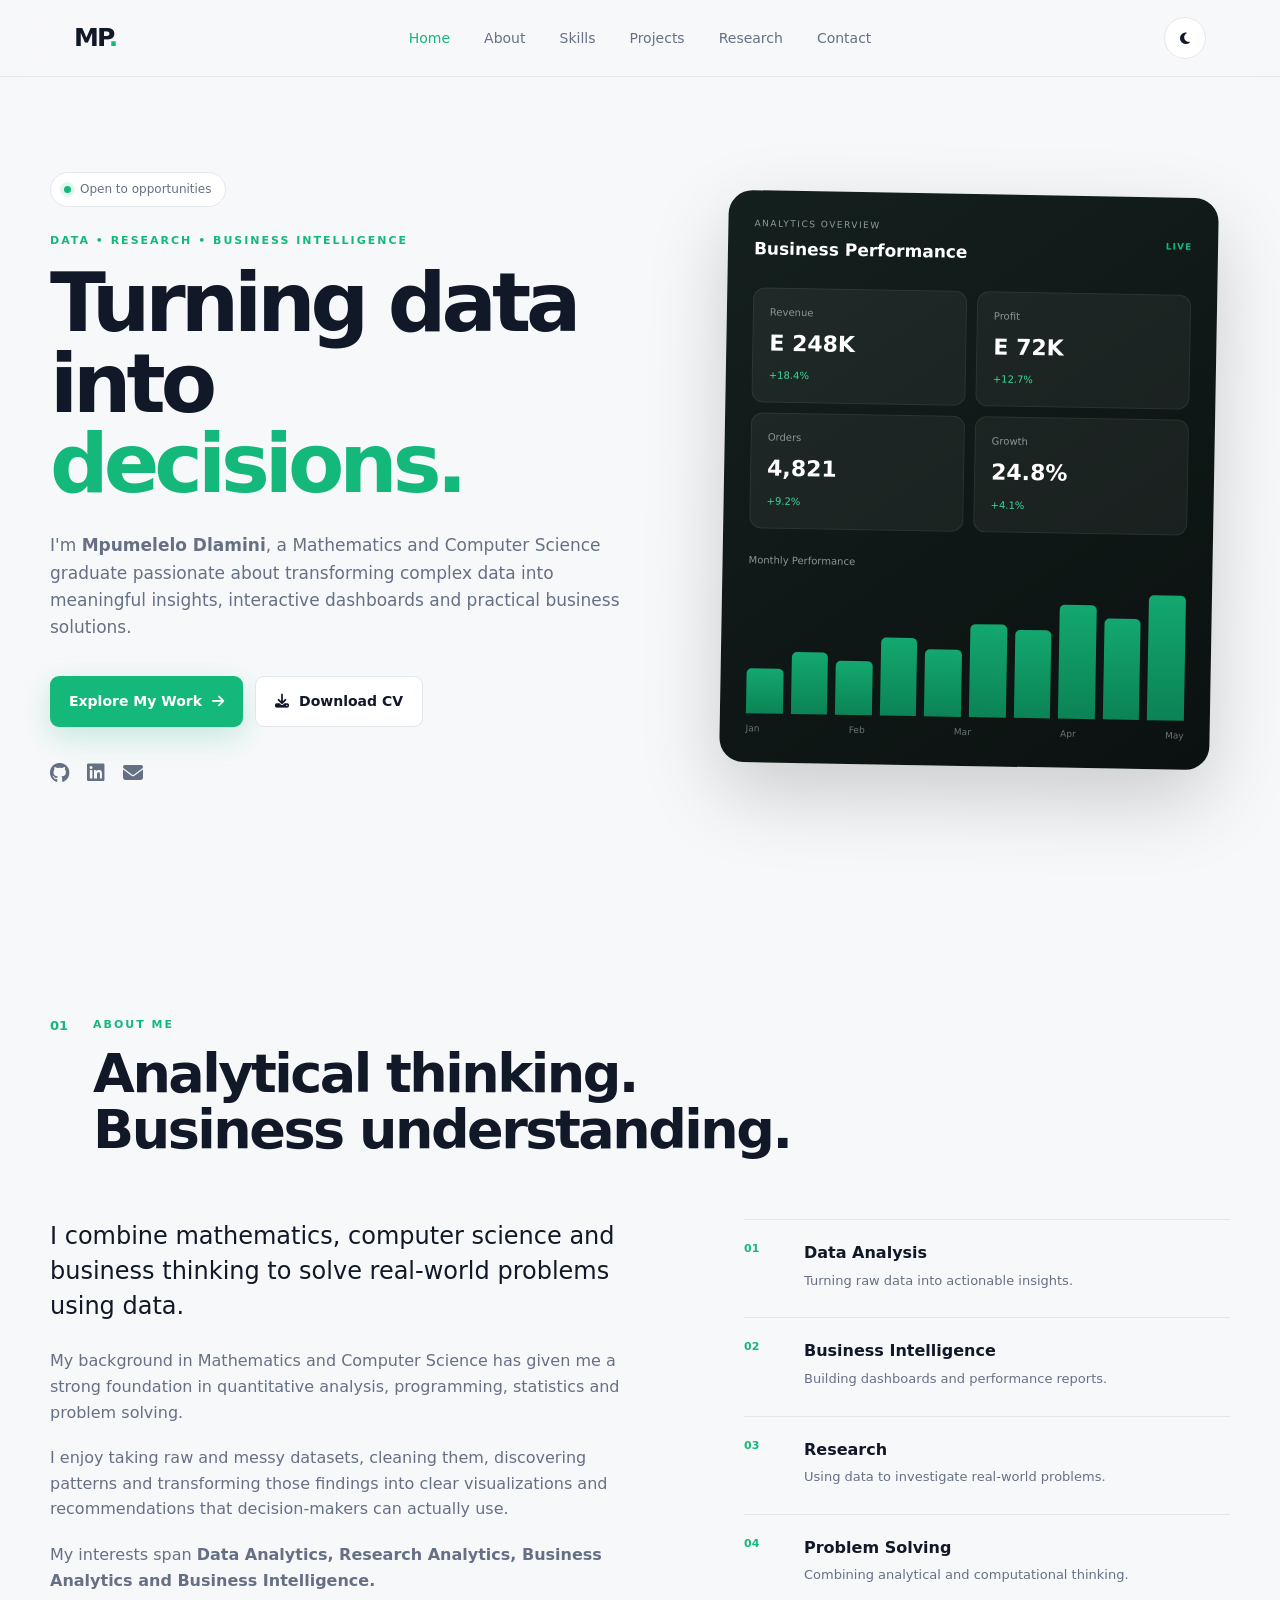
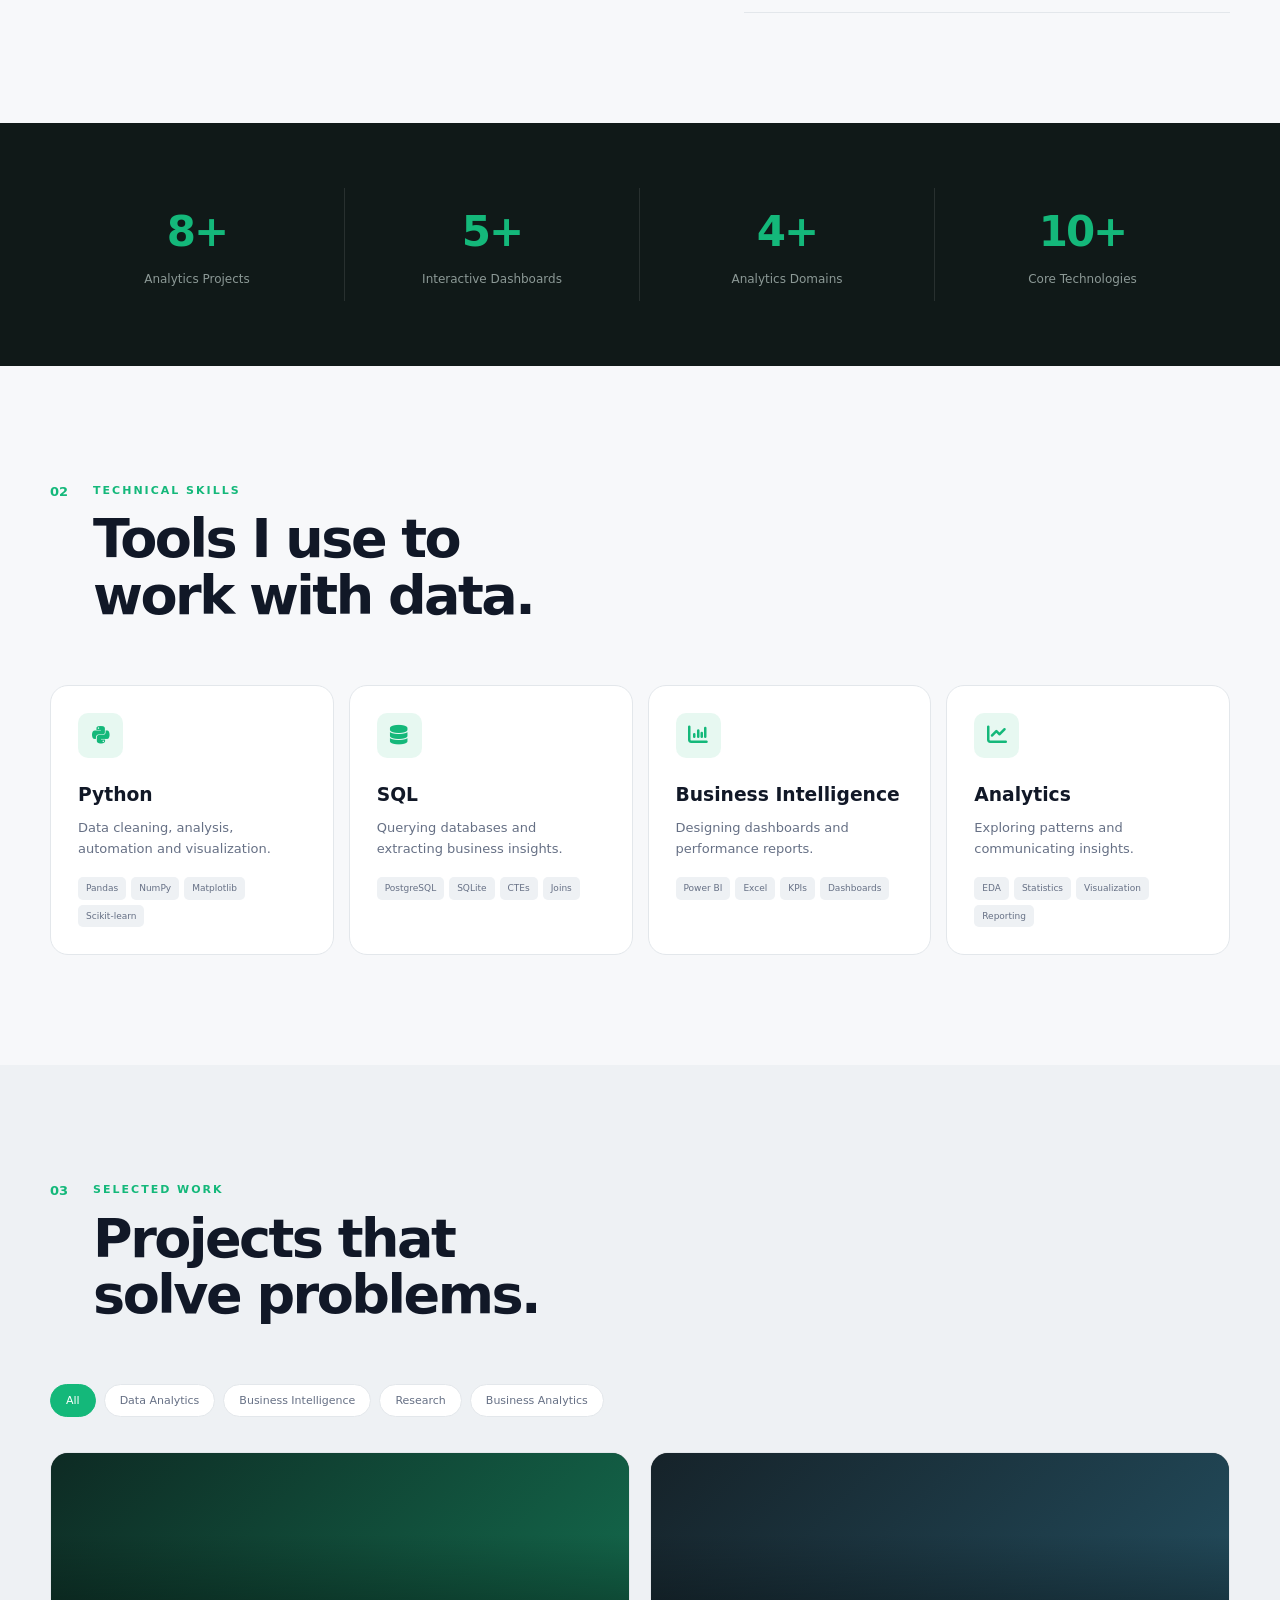
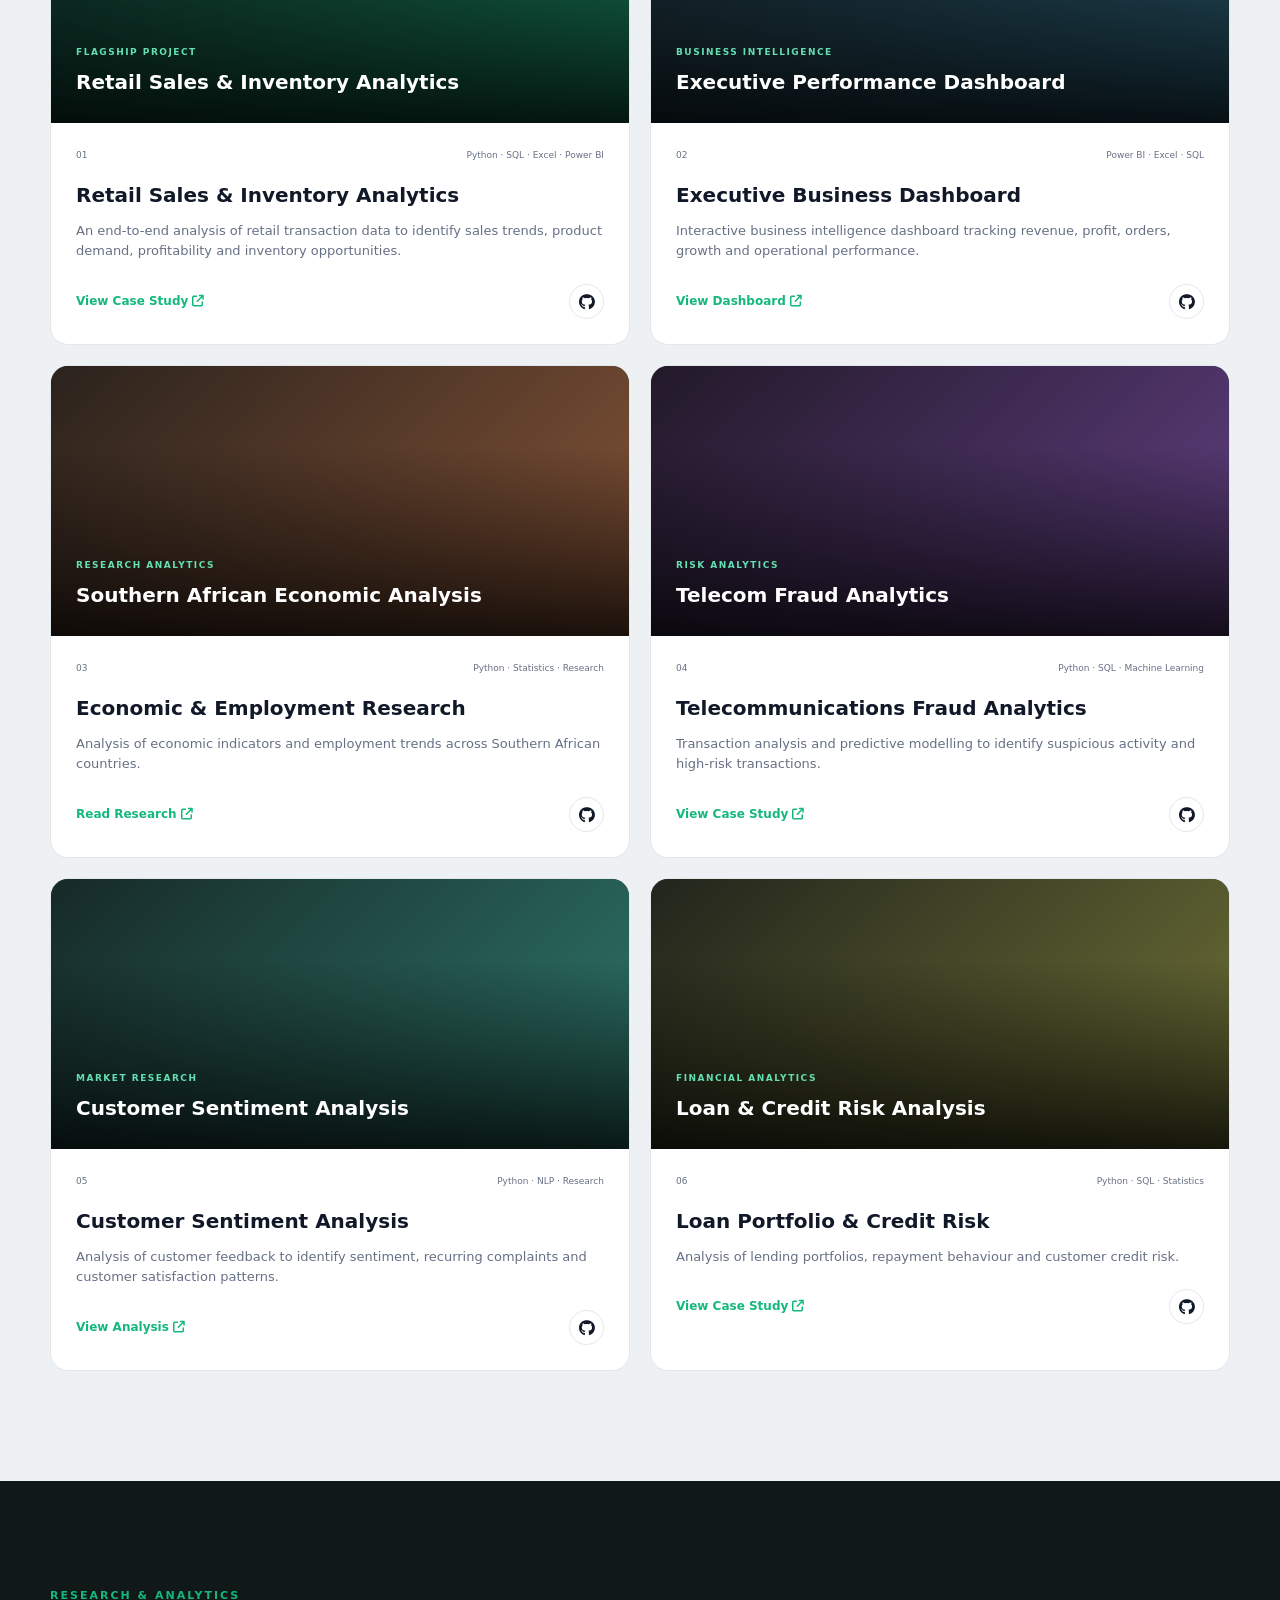
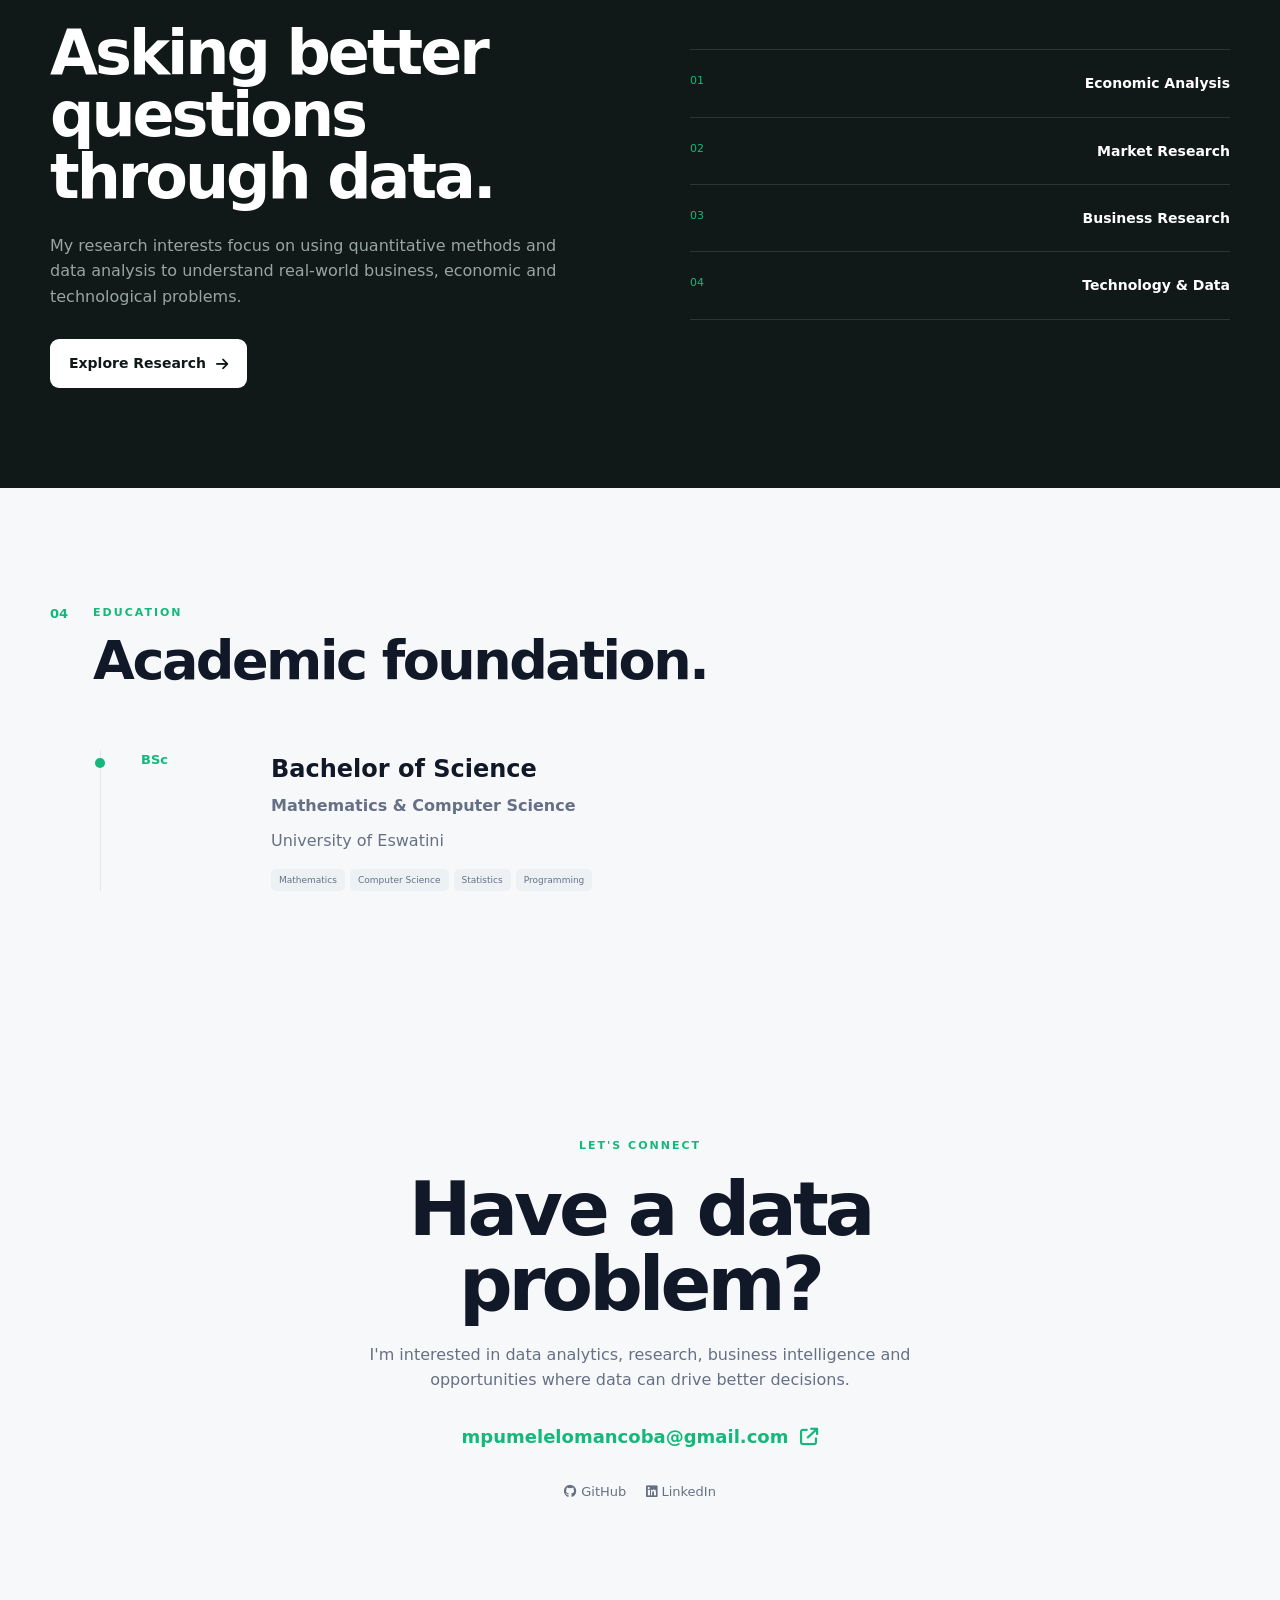
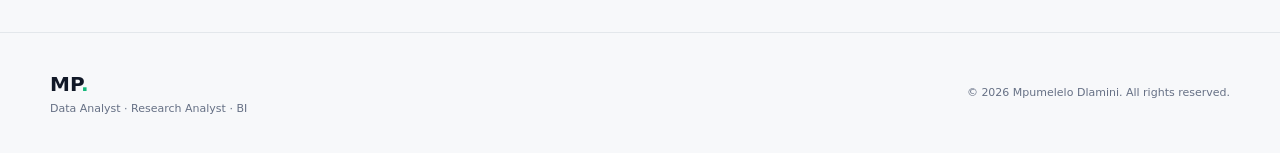
==== index.html @ 2830db08 "Add files via upload" ====
<!DOCTYPE html>
<html lang="en">
<head>
    <meta charset="UTF-8">
    <meta name="viewport" content="width=device-width, initial-scale=1.0">

    <meta name="description"
          content="Mpumelelo Dlamini - Data Analyst, Research Analyst and Business Intelligence Analyst Portfolio">

    <meta name="author" content="Mpumelelo  Mancoba Dlamini">

    <title>Mpumelelo Dlamini | Data & Business Analytics</title>

    <link rel="stylesheet"
          href="https://cdnjs.cloudflare.com/ajax/libs/font-awesome/6.5.2/css/all.min.css">

    <link rel="stylesheet" href="style.css">
</head>

<body>

<!-- ================= NAVIGATION ================= -->

<header class="navbar">

    <div class="nav-container">

        <a href="#home" class="logo">
            MP<span>.</span>
        </a>

        <nav id="navMenu">

            <a href="#home">Home</a>
            <a href="#about">About</a>
            <a href="#skills">Skills</a>
            <a href="#projects">Projects</a>
            <a href="#research">Research</a>
            <a href="#contact">Contact</a>

        </nav>

        <div class="nav-actions">

            <button id="themeToggle" aria-label="Toggle dark mode">
                <i class="fas fa-moon"></i>
            </button>

            <button id="menuToggle" class="menu-toggle">
                <i class="fas fa-bars"></i>
            </button>

        </div>

    </div>

</header>


<!-- ================= HERO ================= -->

<section id="home" class="hero">

    <div class="hero-container">

        <div class="hero-content">

            <div class="availability">
                <span></span>
                Open to opportunities
            </div>

            <p class="eyebrow">
                DATA • RESEARCH • BUSINESS INTELLIGENCE
            </p>

            <h1>
                Turning data into
                <span>decisions.</span>
            </h1>

            <p class="hero-description">
                I'm <strong>Mpumelelo Dlamini</strong>, a Mathematics and
                Computer Science graduate passionate about transforming
                complex data into meaningful insights, interactive
                dashboards and practical business solutions.
            </p>

            <div class="hero-buttons">

                <a href="#projects" class="btn btn-primary">
                    Explore My Work
                    <i class="fas fa-arrow-right"></i>
                </a>

                <a href="assets/cv.pdf"
                   class="btn btn-secondary"
                   target="_blank">

                    <i class="fas fa-download"></i>
                    Download CV

                </a>

            </div>

            <div class="social-links">

                <a href="https://github.com/mpumelelo810"
                   target="_blank"
                   aria-label="GitHub">

                    <i class="fab fa-github"></i>

                </a>

                <a href="www.linkedin.com/in/mpumelelo-d-097320218"
                   target="_blank"
                   aria-label="LinkedIn">

                    <i class="fab fa-linkedin"></i>

                </a>

                <a href="mailto:mpumelelomancoba@gmail.com"
                   aria-label="mpumelelomancoba@gmail.com">

                    <i class="fas fa-envelope"></i>

                </a>

            </div>

        </div>


        <!-- DATA VISUALIZATION HERO CARD -->

        <div class="hero-visual">

            <div class="analytics-card">

                <div class="card-header">

                    <div>
                        <span class="small-label">
                            ANALYTICS OVERVIEW
                        </span>

                        <h3>Business Performance</h3>
                    </div>

                    <span class="live-dot">
                        LIVE
                    </span>

                </div>


                <div class="metric-grid">

                    <div class="metric">
                        <span>Revenue</span>
                        <strong>E 248K</strong>
                        <small class="positive">
                            +18.4%
                        </small>
                    </div>

                    <div class="metric">
                        <span>Profit</span>
                        <strong>E 72K</strong>
                        <small class="positive">
                            +12.7%
                        </small>
                    </div>

                    <div class="metric">
                        <span>Orders</span>
                        <strong>4,821</strong>
                        <small class="positive">
                            +9.2%
                        </small>
                    </div>

                    <div class="metric">
                        <span>Growth</span>
                        <strong>24.8%</strong>
                        <small class="positive">
                            +4.1%
                        </small>
                    </div>

                </div>


                <div class="chart">

                    <div class="chart-label">
                        Monthly Performance
                    </div>

                    <div class="bars">

                        <div style="height:35%"></div>
                        <div style="height:48%"></div>
                        <div style="height:42%"></div>
                        <div style="height:60%"></div>
                        <div style="height:52%"></div>
                        <div style="height:72%"></div>
                        <div style="height:68%"></div>
                        <div style="height:88%"></div>
                        <div style="height:78%"></div>
                        <div style="height:96%"></div>

                    </div>

                    <div class="chart-months">

                        <span>Jan</span>
                        <span>Feb</span>
                        <span>Mar</span>
                        <span>Apr</span>
                        <span>May</span>

                    </div>

                </div>

            </div>

        </div>

    </div>

</section>


<!-- ================= ABOUT ================= -->

<section id="about" class="section">

    <div class="section-container">

        <div class="section-heading">

            <span class="section-number">01</span>

            <div>
                <span class="section-label">ABOUT ME</span>
                <h2>Analytical thinking.<br>
                    Business understanding.</h2>
            </div>

        </div>


        <div class="about-grid">

            <div class="about-text">

                <p class="large-text">
                    I combine mathematics, computer science and
                    business thinking to solve real-world problems
                    using data.
                </p>

                <p>
                    My background in Mathematics and Computer Science
                    has given me a strong foundation in quantitative
                    analysis, programming, statistics and problem
                    solving.
                </p>

                <p>
                    I enjoy taking raw and messy datasets, cleaning
                    them, discovering patterns and transforming those
                    findings into clear visualizations and
                    recommendations that decision-makers can actually
                    use.
                </p>

                <p>
                    My interests span <strong>Data Analytics,
                    Research Analytics, Business Analytics and
                    Business Intelligence.</strong>
                </p>

            </div>


            <div class="about-facts">

                <div class="fact">
                    <span>01</span>
                    <div>
                        <strong>Data Analysis</strong>
                        <p>
                            Turning raw data into actionable insights.
                        </p>
                    </div>
                </div>

                <div class="fact">
                    <span>02</span>
                    <div>
                        <strong>Business Intelligence</strong>
                        <p>
                            Building dashboards and performance reports.
                        </p>
                    </div>
                </div>

                <div class="fact">
                    <span>03</span>
                    <div>
                        <strong>Research</strong>
                        <p>
                            Using data to investigate real-world problems.
                        </p>
                    </div>
                </div>

                <div class="fact">
                    <span>04</span>
                    <div>
                        <strong>Problem Solving</strong>
                        <p>
                            Combining analytical and computational thinking.
                        </p>
                    </div>
                </div>

            </div>

        </div>

    </div>

</section>


<!-- ================= STATS ================= -->

<section class="stats-section">

    <div class="stats-container">

        <div class="stat">
            <strong data-count="8">0</strong>
            <span>Analytics Projects</span>
        </div>

        <div class="stat">
            <strong data-count="5">0</strong>
            <span>Interactive Dashboards</span>
        </div>

        <div class="stat">
            <strong data-count="4">0</strong>
            <span>Analytics Domains</span>
        </div>

        <div class="stat">
            <strong data-count="10">0</strong>
            <span>Core Technologies</span>
        </div>

    </div>

</section>


<!-- ================= SKILLS ================= -->

<section id="skills" class="section">

    <div class="section-container">

        <div class="section-heading">

            <span class="section-number">02</span>

            <div>
                <span class="section-label">TECHNICAL SKILLS</span>
                <h2>Tools I use to<br>
                    work with data.</h2>
            </div>

        </div>


        <div class="skills-grid">

            <div class="skill-card">

                <div class="skill-icon">
                    <i class="fab fa-python"></i>
                </div>

                <h3>Python</h3>

                <p>
                    Data cleaning, analysis, automation and
                    visualization.
                </p>

                <div class="skill-tags">
                    <span>Pandas</span>
                    <span>NumPy</span>
                    <span>Matplotlib</span>
                    <span>Scikit-learn</span>
                </div>

            </div>


            <div class="skill-card">

                <div class="skill-icon">
                    <i class="fas fa-database"></i>
                </div>

                <h3>SQL</h3>

                <p>
                    Querying databases and extracting business
                    insights.
                </p>

                <div class="skill-tags">
                    <span>PostgreSQL</span>
                    <span>SQLite</span>
                    <span>CTEs</span>
                    <span>Joins</span>
                </div>

            </div>


            <div class="skill-card">

                <div class="skill-icon">
                    <i class="fas fa-chart-column"></i>
                </div>

                <h3>Business Intelligence</h3>

                <p>
                    Designing dashboards and performance reports.
                </p>

                <div class="skill-tags">
                    <span>Power BI</span>
                    <span>Excel</span>
                    <span>KPIs</span>
                    <span>Dashboards</span>
                </div>

            </div>


            <div class="skill-card">

                <div class="skill-icon">
                    <i class="fas fa-chart-line"></i>
                </div>

                <h3>Analytics</h3>

                <p>
                    Exploring patterns and communicating insights.
                </p>

                <div class="skill-tags">
                    <span>EDA</span>
                    <span>Statistics</span>
                    <span>Visualization</span>
                    <span>Reporting</span>
                </div>

            </div>

        </div>

    </div>

</section>


<!-- ================= PROJECTS ================= -->

<section id="projects" class="section projects-section">

    <div class="section-container">

        <div class="section-heading">

            <span class="section-number">03</span>

            <div>
                <span class="section-label">SELECTED WORK</span>
                <h2>Projects that<br>
                    solve problems.</h2>
            </div>

        </div>


        <!-- FILTERS -->

        <div class="project-filters">

            <button class="filter active"
                    data-filter="all">
                All
            </button>

            <button class="filter"
                    data-filter="data">
                Data Analytics
            </button>

            <button class="filter"
                    data-filter="bi">
                Business Intelligence
            </button>

            <button class="filter"
                    data-filter="research">
                Research
            </button>

            <button class="filter"
                    data-filter="business">
                Business Analytics
            </button>

        </div>


        <div class="projects-grid">


            <!-- PROJECT 1 -->

            <article class="project-card"
                     data-category="data business bi">

                <div class="project-image sales-image">

                    <div class="project-overlay">

                        <span>FLAGSHIP PROJECT</span>

                        <h3>Retail Sales & Inventory Analytics</h3>

                    </div>

                </div>

                <div class="project-content">

                    <div class="project-meta">
                        <span>01</span>
                        <span>Python · SQL · Excel · Power BI</span>
                    </div>

                    <h3>
                        Retail Sales & Inventory Analytics
                    </h3>

                    <p>
                        An end-to-end analysis of retail transaction
                        data to identify sales trends, product demand,
                        profitability and inventory opportunities.
                    </p>

                    <div class="project-links">

                        <a href="#"
                           class="project-link">
                            View Case Study
                            <i class="fas fa-arrow-up-right-from-square"></i>
                        </a>

                        <a href="https://github.com/"
                           target="_blank"
                           class="github-link">

                            <i class="fab fa-github"></i>

                        </a>

                    </div>

                </div>

            </article>


            <!-- PROJECT 2 -->

            <article class="project-card"
                     data-category="bi business">

                <div class="project-image dashboard-image">

                    <div class="project-overlay">

                        <span>BUSINESS INTELLIGENCE</span>

                        <h3>Executive Performance Dashboard</h3>

                    </div>

                </div>

                <div class="project-content">

                    <div class="project-meta">
                        <span>02</span>
                        <span>Power BI · Excel · SQL</span>
                    </div>

                    <h3>
                        Executive Business Dashboard
                    </h3>

                    <p>
                        Interactive business intelligence dashboard
                        tracking revenue, profit, orders, growth and
                        operational performance.
                    </p>

                    <div class="project-links">

                        <a href="#"
                           class="project-link">
                            View Dashboard
                            <i class="fas fa-arrow-up-right-from-square"></i>
                        </a>

                        <a href="https://github.com/"
                           target="_blank"
                           class="github-link">

                            <i class="fab fa-github"></i>

                        </a>

                    </div>

                </div>

            </article>


            <!-- PROJECT 3 -->

            <article class="project-card"
                     data-category="research data">

                <div class="project-image research-image">

                    <div class="project-overlay">

                        <span>RESEARCH ANALYTICS</span>

                        <h3>Southern African Economic Analysis</h3>

                    </div>

                </div>

                <div class="project-content">

                    <div class="project-meta">
                        <span>03</span>
                        <span>Python · Statistics · Research</span>
                    </div>

                    <h3>
                        Economic & Employment Research
                    </h3>

                    <p>
                        Analysis of economic indicators and employment
                        trends across Southern African countries.
                    </p>

                    <div class="project-links">

                        <a href="#"
                           class="project-link">
                            Read Research
                            <i class="fas fa-arrow-up-right-from-square"></i>
                        </a>

                        <a href="https://github.com/"
                           target="_blank"
                           class="github-link">

                            <i class="fab fa-github"></i>

                        </a>

                    </div>

                </div>

            </article>


            <!-- PROJECT 4 -->

            <article class="project-card"
                     data-category="data business">

                <div class="project-image fraud-image">

                    <div class="project-overlay">

                        <span>RISK ANALYTICS</span>

                        <h3>Telecom Fraud Analytics</h3>

                    </div>

                </div>

                <div class="project-content">

                    <div class="project-meta">
                        <span>04</span>
                        <span>Python · SQL · Machine Learning</span>
                    </div>

                    <h3>
                        Telecommunications Fraud Analytics
                    </h3>

                    <p>
                        Transaction analysis and predictive modelling
                        to identify suspicious activity and high-risk
                        transactions.
                    </p>

                    <div class="project-links">

                        <a href="#"
                           class="project-link">

                            View Case Study
                            <i class="fas fa-arrow-up-right-from-square"></i>

                        </a>

                        <a href="https://github.com/"
                           target="_blank"
                           class="github-link">

                            <i class="fab fa-github"></i>

                        </a>

                    </div>

                </div>

            </article>


            <!-- PROJECT 5 -->

            <article class="project-card"
                     data-category="research data">

                <div class="project-image sentiment-image">

                    <div class="project-overlay">

                        <span>MARKET RESEARCH</span>

                        <h3>Customer Sentiment Analysis</h3>

                    </div>

                </div>

                <div class="project-content">

                    <div class="project-meta">
                        <span>05</span>
                        <span>Python · NLP · Research</span>
                    </div>

                    <h3>
                        Customer Sentiment Analysis
                    </h3>

                    <p>
                        Analysis of customer feedback to identify
                        sentiment, recurring complaints and customer
                        satisfaction patterns.
                    </p>

                    <div class="project-links">

                        <a href="#"
                           class="project-link">

                            View Analysis
                            <i class="fas fa-arrow-up-right-from-square"></i>

                        </a>

                        <a href="https://github.com/"
                           target="_blank"
                           class="github-link">

                            <i class="fab fa-github"></i>

                        </a>

                    </div>

                </div>

            </article>


            <!-- PROJECT 6 -->

            <article class="project-card"
                     data-category="business data bi">

                <div class="project-image finance-image">

                    <div class="project-overlay">

                        <span>FINANCIAL ANALYTICS</span>

                        <h3>Loan & Credit Risk Analysis</h3>

                    </div>

                </div>

                <div class="project-content">

                    <div class="project-meta">
                        <span>06</span>
                        <span>Python · SQL · Statistics</span>
                    </div>

                    <h3>
                        Loan Portfolio & Credit Risk
                    </h3>

                    <p>
                        Analysis of lending portfolios, repayment
                        behaviour and customer credit risk.
                    </p>

                    <div class="project-links">

                        <a href="#"
                           class="project-link">

                            View Case Study
                            <i class="fas fa-arrow-up-right-from-square"></i>

                        </a>

                        <a href="https://github.com/"
                           target="_blank"
                           class="github-link">

                            <i class="fab fa-github"></i>

                        </a>

                    </div>

                </div>

            </article>

        </div>

    </div>

</section>


<!-- ================= RESEARCH ================= -->

<section id="research" class="research-section">

    <div class="section-container">

        <div class="research-content">

            <span class="section-label">
                RESEARCH & ANALYTICS
            </span>

            <h2>
                Asking better questions<br>
                through data.
            </h2>

            <p>
                My research interests focus on using quantitative
                methods and data analysis to understand real-world
                business, economic and technological problems.
            </p>

            <a href="#projects"
               class="btn btn-light">

                Explore Research
                <i class="fas fa-arrow-right"></i>

            </a>

        </div>


        <div class="research-topics">

            <div>
                <span>01</span>
                <strong>Economic Analysis</strong>
            </div>

            <div>
                <span>02</span>
                <strong>Market Research</strong>
            </div>

            <div>
                <span>03</span>
                <strong>Business Research</strong>
            </div>

            <div>
                <span>04</span>
                <strong>Technology & Data</strong>
            </div>

        </div>

    </div>

</section>


<!-- ================= EDUCATION ================= -->

<section class="section">

    <div class="section-container">

        <div class="section-heading">

            <span class="section-number">04</span>

            <div>
                <span class="section-label">
                    EDUCATION
                </span>

                <h2>
                    Academic foundation.
                </h2>
            </div>

        </div>


        <div class="timeline">

            <div class="timeline-item">

                <span class="timeline-date">
                    BSc
                </span>

                <div>

                    <h3>
                        Bachelor of Science
                    </h3>

                    <h4>
                        Mathematics & Computer Science
                    </h4>

                    <p>
                        University of Eswatini
                    </p>

                    <div class="education-tags">

                        <span>Mathematics</span>
                        <span>Computer Science</span>
                        <span>Statistics</span>
                        <span>Programming</span>

                    </div>

                </div>

            </div>

        </div>

    </div>

</section>


<!-- ================= CTA ================= -->

<section id="contact" class="contact-section">

    <div class="contact-container">

        <span class="section-label">
            LET'S CONNECT
        </span>

        <h2>
            Have a data problem?
        </h2>

        <p>
            I'm interested in data analytics, research,
            business intelligence and opportunities where
            data can drive better decisions.
        </p>

        <a href="mailto:your.email@example.com"
           class="contact-email">

          mpumelelomancoba@gmail.com
            <i class="fas fa-arrow-up-right-from-square"></i>

        </a>

        <div class="contact-socials">

            <a href="https://github.com/mpumelelo810"
               target="_blank">

                <i class="fab fa-github"></i>
                GitHub

            </a>

            <a href="https://linkedin.com/in/mpumelelo-d-097320218"
               target="_blank"> 

                <i class="fab fa-linkedin"></i>
                LinkedIn

            </a>

        </div>

    </div>

</section>


<!-- ================= FOOTER ================= -->

<footer>

    <div class="footer-container">

        <div>
            <strong>MP<span>.</span></strong>
            <p>
                Data Analyst · Research Analyst · BI
            </p>
        </div>

        <p>
            © <span id="year"></span>
            Mpumelelo Dlamini.
            All rights reserved.
        </p>

    </div>

</footer>


<script src="script.js"></script>

</body>
</html>
---- style.css ----
/* =========================================
   RESET
========================================= */

* {
    margin: 0;
    padding: 0;
    box-sizing: border-box;
}

html {
    scroll-behavior: smooth;
}

:root {

    --bg: #f7f8fa;
    --surface: #ffffff;
    --surface-2: #eef1f4;

    --text: #111827;
    --muted: #667085;

    --border: #e3e7eb;

    --accent: #14b87a;
    --accent-dark: #0b8f5d;

    --dark: #101918;

    --radius: 18px;

    --shadow:
        0 20px 60px rgba(15, 23, 42, 0.08);
}

body.dark {

    --bg: #0b1110;
    --surface: #111918;
    --surface-2: #182120;

    --text: #f5f7f7;
    --muted: #9ba8a5;

    --border: #273230;

    --dark: #050908;
}


/* =========================================
   BASE
========================================= */

body {

    font-family:
        Inter,
        ui-sans-serif,
        system-ui,
        -apple-system,
        BlinkMacSystemFont,
        "Segoe UI",
        sans-serif;

    background: var(--bg);
    color: var(--text);

    line-height: 1.6;

    transition:
        background 0.3s ease,
        color 0.3s ease;
}

a {
    color: inherit;
    text-decoration: none;
}

button {
    font-family: inherit;
}

img {
    max-width: 100%;
}


/* =========================================
   NAVIGATION
========================================= */

.navbar {

    position: fixed;

    top: 0;
    left: 0;
    right: 0;

    z-index: 1000;

    background:
        color-mix(
            in srgb,
            var(--bg) 88%,
            transparent
        );

    backdrop-filter: blur(18px);

    border-bottom:
        1px solid var(--border);
}

.nav-container {

    max-width: 1180px;

    margin: auto;

    height: 76px;

    padding:
        0 24px;

    display: flex;

    align-items: center;

    justify-content: space-between;
}

.logo {

    font-size: 25px;

    font-weight: 900;

    letter-spacing: -2px;
}

.logo span,
footer strong span {

    color: var(--accent);
}

nav {

    display: flex;

    gap: 34px;
}

nav a {

    font-size: 14px;

    color: var(--muted);

    transition:
        color 0.2s ease;
}

nav a:hover {
    color: var(--accent);
}

.nav-actions {

    display: flex;

    gap: 10px;
}

#themeToggle,
.menu-toggle {

    width: 42px;
    height: 42px;

    border: 1px solid var(--border);

    background: var(--surface);

    color: var(--text);

    border-radius: 50%;

    cursor: pointer;
}

.menu-toggle {

    display: none;
}


/* =========================================
   HERO
========================================= */

.hero {

    min-height: 100vh;

    padding:
        150px 24px
        90px;

    display: flex;

    align-items: center;
}

.hero-container {

    max-width: 1180px;

    width: 100%;

    margin: auto;

    display: grid;

    grid-template-columns:
        1.05fr
        0.95fr;

    gap: 80px;

    align-items: center;
}

.availability {

    display: inline-flex;

    align-items: center;

    gap: 9px;

    padding:
        7px 13px;

    margin-bottom: 25px;

    border:
        1px solid var(--border);

    border-radius: 30px;

    font-size: 12px;

    color: var(--muted);

    background: var(--surface);
}

.availability span {

    width: 7px;
    height: 7px;

    background: var(--accent);

    border-radius: 50%;

    box-shadow:
        0 0 0 4px
        rgba(20, 184, 122, 0.12);
}

.eyebrow,
.section-label {

    font-size: 11px;

    font-weight: 800;

    letter-spacing: 2px;

    color: var(--accent);
}

.hero h1 {

    font-size:
        clamp(48px, 7vw, 82px);

    line-height: 0.98;

    letter-spacing: -5px;

    max-width: 760px;

    margin:
        14px 0 28px;
}

.hero h1 span {

    color: var(--accent);
}

.hero-description {

    max-width: 630px;

    font-size: 17px;

    color: var(--muted);

    margin-bottom: 35px;
}

.hero-buttons {

    display: flex;

    gap: 12px;

    flex-wrap: wrap;
}

.btn {

    display: inline-flex;

    align-items: center;

    gap: 10px;

    padding:
        13px 19px;

    border-radius: 9px;

    font-size: 14px;

    font-weight: 700;

    transition:
        transform 0.2s ease,
        box-shadow 0.2s ease;
}

.btn:hover {

    transform: translateY(-2px);
}

.btn-primary {

    color: #fff;

    background: var(--accent);

    box-shadow:
        0 10px 30px
        rgba(20, 184, 122, 0.22);
}

.btn-secondary {

    background: var(--surface);

    border: 1px solid var(--border);
}

.btn-light {

    color: var(--dark);

    background: #fff;
}

.social-links {

    display: flex;

    gap: 18px;

    margin-top: 30px;
}

.social-links a {

    color: var(--muted);

    font-size: 20px;

    transition:
        color 0.2s ease,
        transform 0.2s ease;
}

.social-links a:hover {

    color: var(--accent);

    transform:
        translateY(-2px);
}


/* =========================================
   HERO ANALYTICS CARD
========================================= */

.hero-visual {

    display: flex;

    justify-content: center;
}

.analytics-card {

    width: 100%;

    max-width: 490px;

    padding: 26px;

    background:
        linear-gradient(
            145deg,
            #14201e,
            #0b1110
        );

    color: #fff;

    border-radius: 24px;

    box-shadow:
        0 30px 80px
        rgba(0, 0, 0, 0.18);

    transform:
        rotate(1deg);
}

.card-header {

    display: flex;

    justify-content: space-between;

    align-items: center;

    margin-bottom: 24px;
}

.small-label {

    display: block;

    font-size: 9px;

    letter-spacing: 1.5px;

    color: #8c9b97;
}

.card-header h3 {

    margin-top: 5px;

    font-size: 17px;
}

.live-dot {

    color: var(--accent);

    font-size: 9px;

    font-weight: 800;

    letter-spacing: 1px;
}

.metric-grid {

    display: grid;

    grid-template-columns:
        repeat(2, 1fr);

    gap: 10px;
}

.metric {

    padding: 16px;

    background:
        rgba(255,255,255,0.05);

    border:
        1px solid
        rgba(255,255,255,0.07);

    border-radius: 12px;
}

.metric span {

    display: block;

    color: #899693;

    font-size: 10px;

    margin-bottom: 5px;
}

.metric strong {

    display: block;

    font-size: 22px;
}

.metric small {

    font-size: 10px;
}

.positive {

    color: #3bd898;
}

.chart {

    margin-top: 24px;
}

.chart-label {

    color: #899693;

    font-size: 10px;

    margin-bottom: 15px;
}

.bars {

    height: 130px;

    display: flex;

    align-items: flex-end;

    gap: 8px;
}

.bars div {

    flex: 1;

    background:
        linear-gradient(
            to top,
            var(--accent-dark),
            var(--accent)
        );

    border-radius:
        5px 5px 0 0;

    opacity: 0.9;
}

.chart-months {

    display: flex;

    justify-content: space-between;

    color: #687673;

    font-size: 9px;

    margin-top: 8px;
}


/* =========================================
   SECTIONS
========================================= */

.section {

    padding:
        110px 24px;
}

.section-container {

    max-width: 1180px;

    margin: auto;
}

.section-heading {

    display: flex;

    gap: 25px;

    margin-bottom: 60px;
}

.section-number {

    color: var(--accent);

    font-weight: 800;

    font-size: 13px;

    padding-top: 6px;
}

.section-heading h2 {

    margin-top: 10px;

    font-size:
        clamp(34px, 5vw, 54px);

    line-height: 1.05;

    letter-spacing: -2.5px;
}


/* =========================================
   ABOUT
========================================= */

.about-grid {

    display: grid;

    grid-template-columns:
        1.1fr
        0.9fr;

    gap: 100px;
}

.about-text {

    max-width: 680px;
}

.about-text p {

    color: var(--muted);

    margin-bottom: 20px;
}

.about-text .large-text {

    color: var(--text);

    font-size: 24px;

    line-height: 1.45;

    margin-bottom: 25px;
}

.about-facts {

    display: grid;

    gap: 0;

    border-top:
        1px solid var(--border);
}

.fact {

    display: grid;

    grid-template-columns:
        45px 1fr;

    gap: 15px;

    padding: 20px 0;

    border-bottom:
        1px solid var(--border);
}

.fact > span {

    color: var(--accent);

    font-size: 11px;

    font-weight: 800;
}

.fact strong {

    display: block;

    margin-bottom: 5px;
}

.fact p {

    color: var(--muted);

    font-size: 13px;
}


/* =========================================
   STATS
========================================= */

.stats-section {

    background: var(--dark);

    color: white;

    padding:
        65px 24px;
}

.stats-container {

    max-width: 1180px;

    margin: auto;

    display: grid;

    grid-template-columns:
        repeat(4, 1fr);
}

.stat {

    text-align: center;

    padding: 10px;

    border-right:
        1px solid
        rgba(255,255,255,0.1);
}

.stat:last-child {

    border-right: none;
}

.stat strong {

    display: block;

    color: var(--accent);

    font-size: 42px;

    letter-spacing: -2px;
}

.stat span {

    color: #8c9996;

    font-size: 12px;
}


/* =========================================
   SKILLS
========================================= */

.skills-grid {

    display: grid;

    grid-template-columns:
        repeat(4, 1fr);

    gap: 15px;
}

.skill-card {

    padding: 27px;

    background: var(--surface);

    border:
        1px solid var(--border);

    border-radius: var(--radius);

    transition:
        transform 0.25s ease,
        box-shadow 0.25s ease;
}

.skill-card:hover {

    transform:
        translateY(-5px);

    box-shadow: var(--shadow);
}

.skill-icon {

    width: 45px;
    height: 45px;

    display: grid;

    place-items: center;

    border-radius: 10px;

    background:
        rgba(20,184,122,0.1);

    color: var(--accent);

    font-size: 20px;

    margin-bottom: 22px;
}

.skill-card h3 {

    margin-bottom: 8px;
}

.skill-card p {

    color: var(--muted);

    font-size: 13px;

    margin-bottom: 18px;
}

.skill-tags {

    display: flex;

    gap: 5px;

    flex-wrap: wrap;
}

.skill-tags span,
.education-tags span {

    padding:
        4px 8px;

    border-radius: 5px;

    background: var(--surface-2);

    color: var(--muted);

    font-size: 9px;
}


/* =========================================
   PROJECTS
========================================= */

.projects-section {

    background: var(--surface-2);
}

.project-filters {

    display: flex;

    gap: 8px;

    flex-wrap: wrap;

    margin-bottom: 35px;
}

.filter {

    border: 1px solid var(--border);

    background: var(--surface);

    color: var(--muted);

    padding:
        9px 15px;

    border-radius: 30px;

    cursor: pointer;

    font-size: 11px;

    transition: 0.2s;
}

.filter:hover,
.filter.active {

    background: var(--accent);

    border-color: var(--accent);

    color: white;
}

.projects-grid {

    display: grid;

    grid-template-columns:
        repeat(2, 1fr);

    gap: 20px;
}

.project-card {

    background: var(--surface);

    border:
        1px solid var(--border);

    border-radius: var(--radius);

    overflow: hidden;

    transition:
        transform 0.25s ease,
        box-shadow 0.25s ease;
}

.project-card:hover {

    transform:
        translateY(-5px);

    box-shadow: var(--shadow);
}

.project-image {

    height: 270px;

    position: relative;

    overflow: hidden;

    background:
        #15211f;
}

.project-image::before {

    content: "";

    position: absolute;

    inset: 0;

    opacity: 0.8;
}

.sales-image::before {

    background:
        linear-gradient(
            135deg,
            #0c2d25,
            #14865e
        );
}

.dashboard-image::before {

    background:
        linear-gradient(
            135deg,
            #16232c,
            #285e75
        );
}

.research-image::before {

    background:
        linear-gradient(
            135deg,
            #30231c,
            #a2613d
        );
}

.fraud-image::before {

    background:
        linear-gradient(
            135deg,
            #25172b,
            #74479b
        );
}

.sentiment-image::before {

    background:
        linear-gradient(
            135deg,
            #172c2a,
            #348c7d
        );
}

.finance-image::before {

    background:
        linear-gradient(
            135deg,
            #25261b,
            #85853c
        );
}

.project-overlay {

    position: absolute;

    inset: 0;

    padding: 25px;

    display: flex;

    flex-direction: column;

    justify-content: flex-end;

    background:
        linear-gradient(
            transparent 30%,
            rgba(0,0,0,0.8)
        );

    color: white;
}

.project-overlay span {

    color: #63e0b1;

    font-size: 9px;

    font-weight: 800;

    letter-spacing: 1.5px;

    margin-bottom: 7px;
}

.project-overlay h3 {

    font-size: 20px;
}

.project-content {

    padding: 25px;
}

.project-meta {

    display: flex;

    justify-content: space-between;

    gap: 10px;

    color: var(--muted);

    font-size: 9px;

    margin-bottom: 16px;
}

.project-content h3 {

    font-size: 20px;

    margin-bottom: 10px;
}

.project-content p {

    color: var(--muted);

    font-size: 13px;

    margin-bottom: 22px;
}

.project-links {

    display: flex;

    align-items: center;

    justify-content: space-between;
}

.project-link {

    color: var(--accent);

    font-size: 12px;

    font-weight: 800;
}

.github-link {

    width: 35px;
    height: 35px;

    display: grid;

    place-items: center;

    border:
        1px solid var(--border);

    border-radius: 50%;
}


/* =========================================
   RESEARCH
========================================= */

.research-section {

    padding:
        100px 24px;

    background:
        var(--dark);

    color: white;
}

.research-section .section-container {

    display: grid;

    grid-template-columns:
        1fr 1fr;

    gap: 100px;

    align-items: center;
}

.research-content h2 {

    font-size:
        clamp(40px, 5vw, 62px);

    line-height: 1;

    letter-spacing: -3px;

    margin:
        15px 0 25px;
}

.research-content p {

    max-width: 600px;

    color: #98a5a2;

    margin-bottom: 30px;
}

.research-topics {

    border-top:
        1px solid
        rgba(255,255,255,0.12);
}

.research-topics div {

    display: flex;

    justify-content: space-between;

    padding:
        22px 0;

    border-bottom:
        1px solid
        rgba(255,255,255,0.12);
}

.research-topics span {

    color: var(--accent);

    font-size: 11px;
}

.research-topics strong {

    font-size: 14px;
}


/* =========================================
   EDUCATION
========================================= */

.timeline {

    border-left:
        1px solid var(--border);

    margin-left: 50px;

    padding-left: 40px;
}

.timeline-item {

    position: relative;

    display: grid;

    grid-template-columns:
        100px 1fr;

    gap: 30px;
}

.timeline-item::before {

    content: "";

    position: absolute;

    width: 10px;
    height: 10px;

    background: var(--accent);

    border-radius: 50%;

    left: -46px;

    top: 8px;
}

.timeline-date {

    color: var(--accent);

    font-size: 13px;

    font-weight: 800;
}

.timeline-item h3 {

    font-size: 24px;
}

.timeline-item h4 {

    font-size: 16px;

    color: var(--muted);

    margin:
        4px 0 10px;
}

.timeline-item p {

    color: var(--muted);

    margin-bottom: 15px;
}

.education-tags {

    display: flex;

    flex-wrap: wrap;

    gap: 5px;
}


/* =========================================
   CONTACT
========================================= */

.contact-section {

    padding:
        130px 24px;

    text-align: center;
}

.contact-container {

    max-width: 800px;

    margin: auto;
}

.contact-section h2 {

    font-size:
        clamp(45px, 7vw, 75px);

    letter-spacing: -4px;

    line-height: 1;

    margin:
        15px 0 20px;
}

.contact-section p {

    color: var(--muted);

    max-width: 550px;

    margin:
        0 auto 30px;
}

.contact-email {

    display: inline-flex;

    align-items: center;

    gap: 12px;

    color: var(--accent);

    font-weight: 800;

    font-size: 18px;
}

.contact-socials {

    display: flex;

    justify-content: center;

    gap: 20px;

    margin-top: 30px;
}

.contact-socials a {

    color: var(--muted);

    font-size: 13px;
}


/* =========================================
   FOOTER
========================================= */

footer {

    border-top:
        1px solid var(--border);

    padding:
        35px 24px;
}

.footer-container {

    max-width: 1180px;

    margin: auto;

    display: flex;

    justify-content: space-between;

    align-items: center;

    gap: 20px;
}

footer strong {

    font-size: 20px;
}

footer p {

    color: var(--muted);

    font-size: 11px;
}


/* =========================================
   ANIMATIONS
========================================= */

.project-card,
.skill-card,
.fact,
.timeline-item {

    opacity: 0;

    transform:
        translateY(20px);

    transition:
        opacity 0.6s ease,
        transform 0.6s ease;
}

.visible {

    opacity: 1;

    transform:
        translateY(0);
}


/* =========================================
   MOBILE
========================================= */

@media (max-width: 900px) {

    nav {

        position: absolute;

        top: 76px;

        left: 0;
        right: 0;

        padding: 25px;

        background: var(--surface);

        border-bottom:
            1px solid var(--border);

        display: none;

        flex-direction: column;

        gap: 20px;
    }

    nav.active {
        display: flex;
    }

    .menu-toggle {
        display: block;
    }

    .hero-container {

        grid-template-columns: 1fr;

        gap: 60px;
    }

    .hero h1 {
        letter-spacing: -3px;
    }

    .about-grid {

        grid-template-columns: 1fr;

        gap: 50px;
    }

    .skills-grid {

        grid-template-columns:
            repeat(2, 1fr);
    }

    .research-section .section-container {

        grid-template-columns: 1fr;

        gap: 50px;
    }

}


@media (max-width: 650px) {

    .hero {

        padding-top: 125px;
    }

    .hero h1 {

        font-size: 48px;

        letter-spacing: -2.5px;
    }

    .analytics-card {

        transform: none;

        padding: 18px;
    }

    .stats-container {

        grid-template-columns:
            repeat(2, 1fr);

        gap: 25px;
    }

    .stat {

        border: none;
    }

    .skills-grid {

        grid-template-columns: 1fr;
    }

    .projects-grid {

        grid-template-columns: 1fr;
    }

    .section {

        padding:
            80px 20px;
    }

    .section-heading {

        gap: 15px;

        margin-bottom: 40px;
    }

    .section-heading h2 {

        font-size: 38px;
    }

    .timeline {

        margin-left: 20px;

        padding-left: 25px;
    }

    .timeline-item {

        grid-template-columns: 1fr;

        gap: 5px;
    }

    .timeline-item::before {

        left: -31px;
    }

    .footer-container {

        flex-direction: column;

        text-align: center;
    }

}
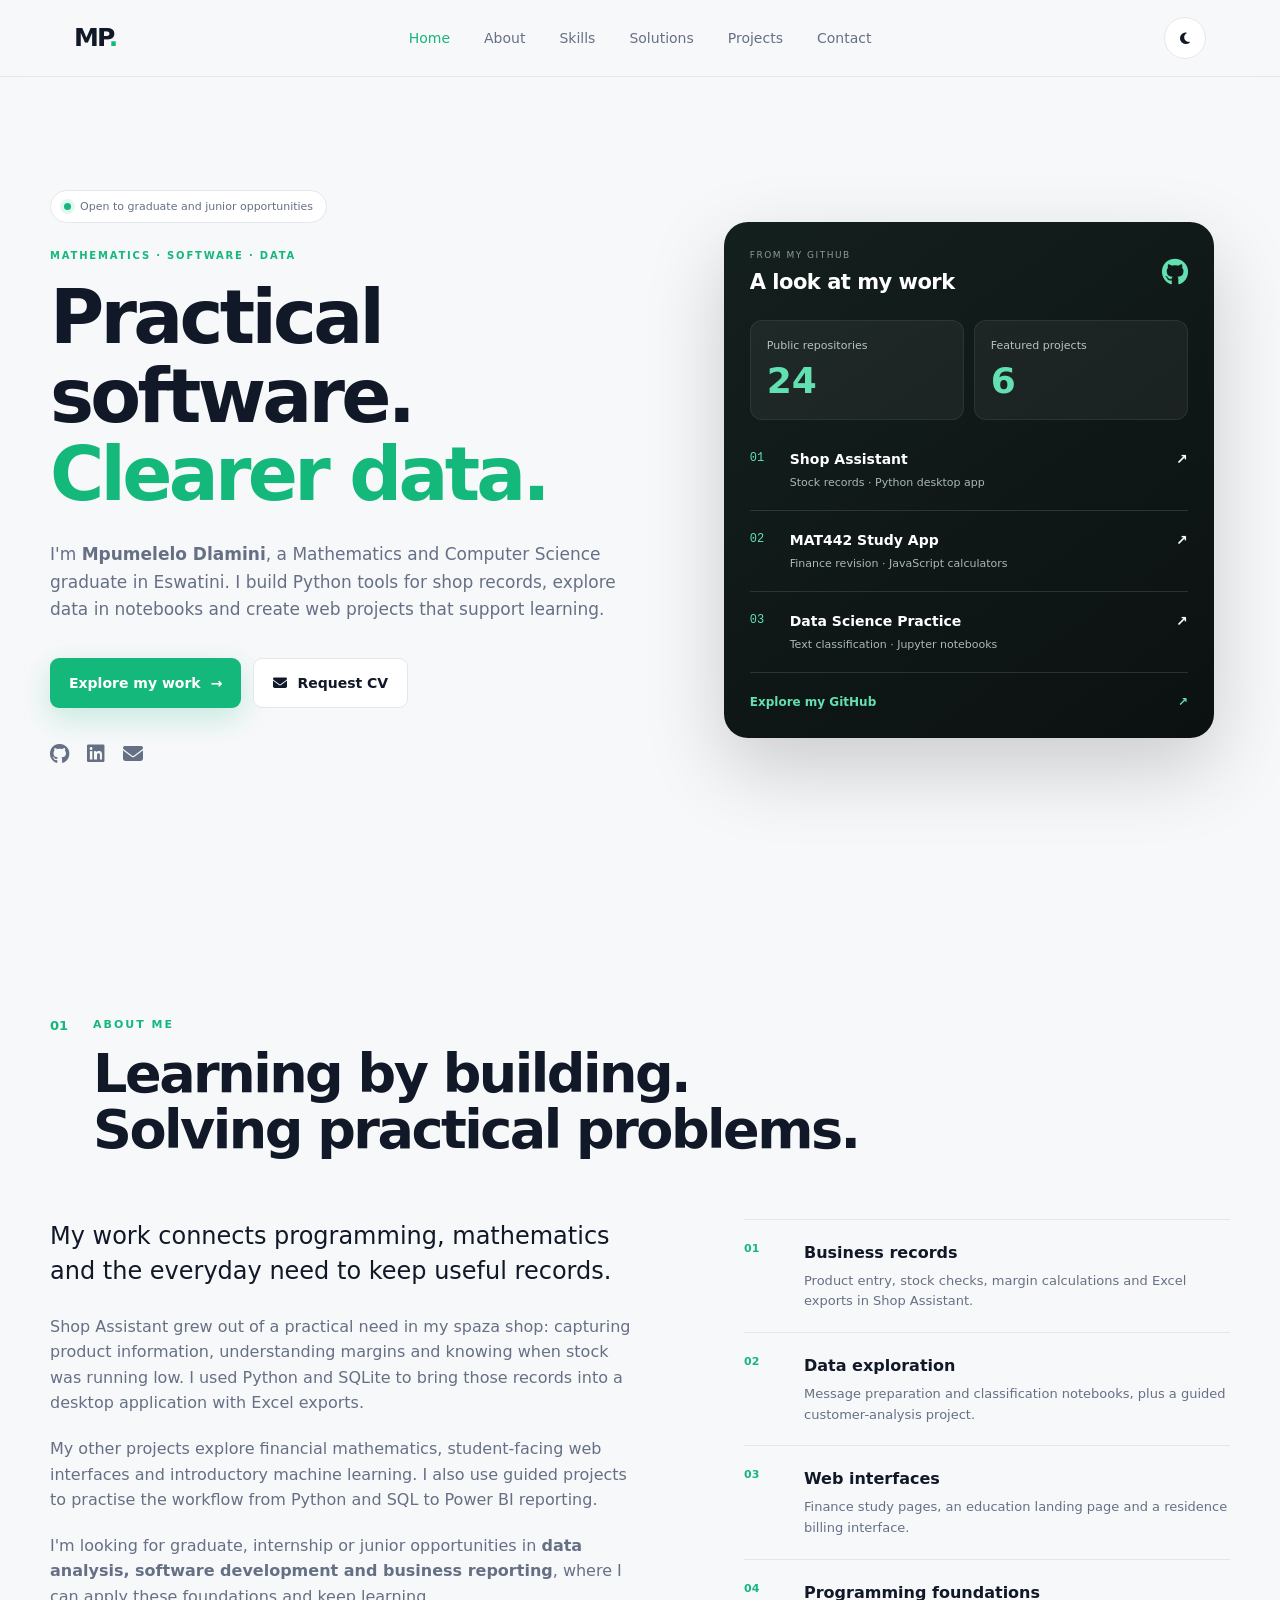
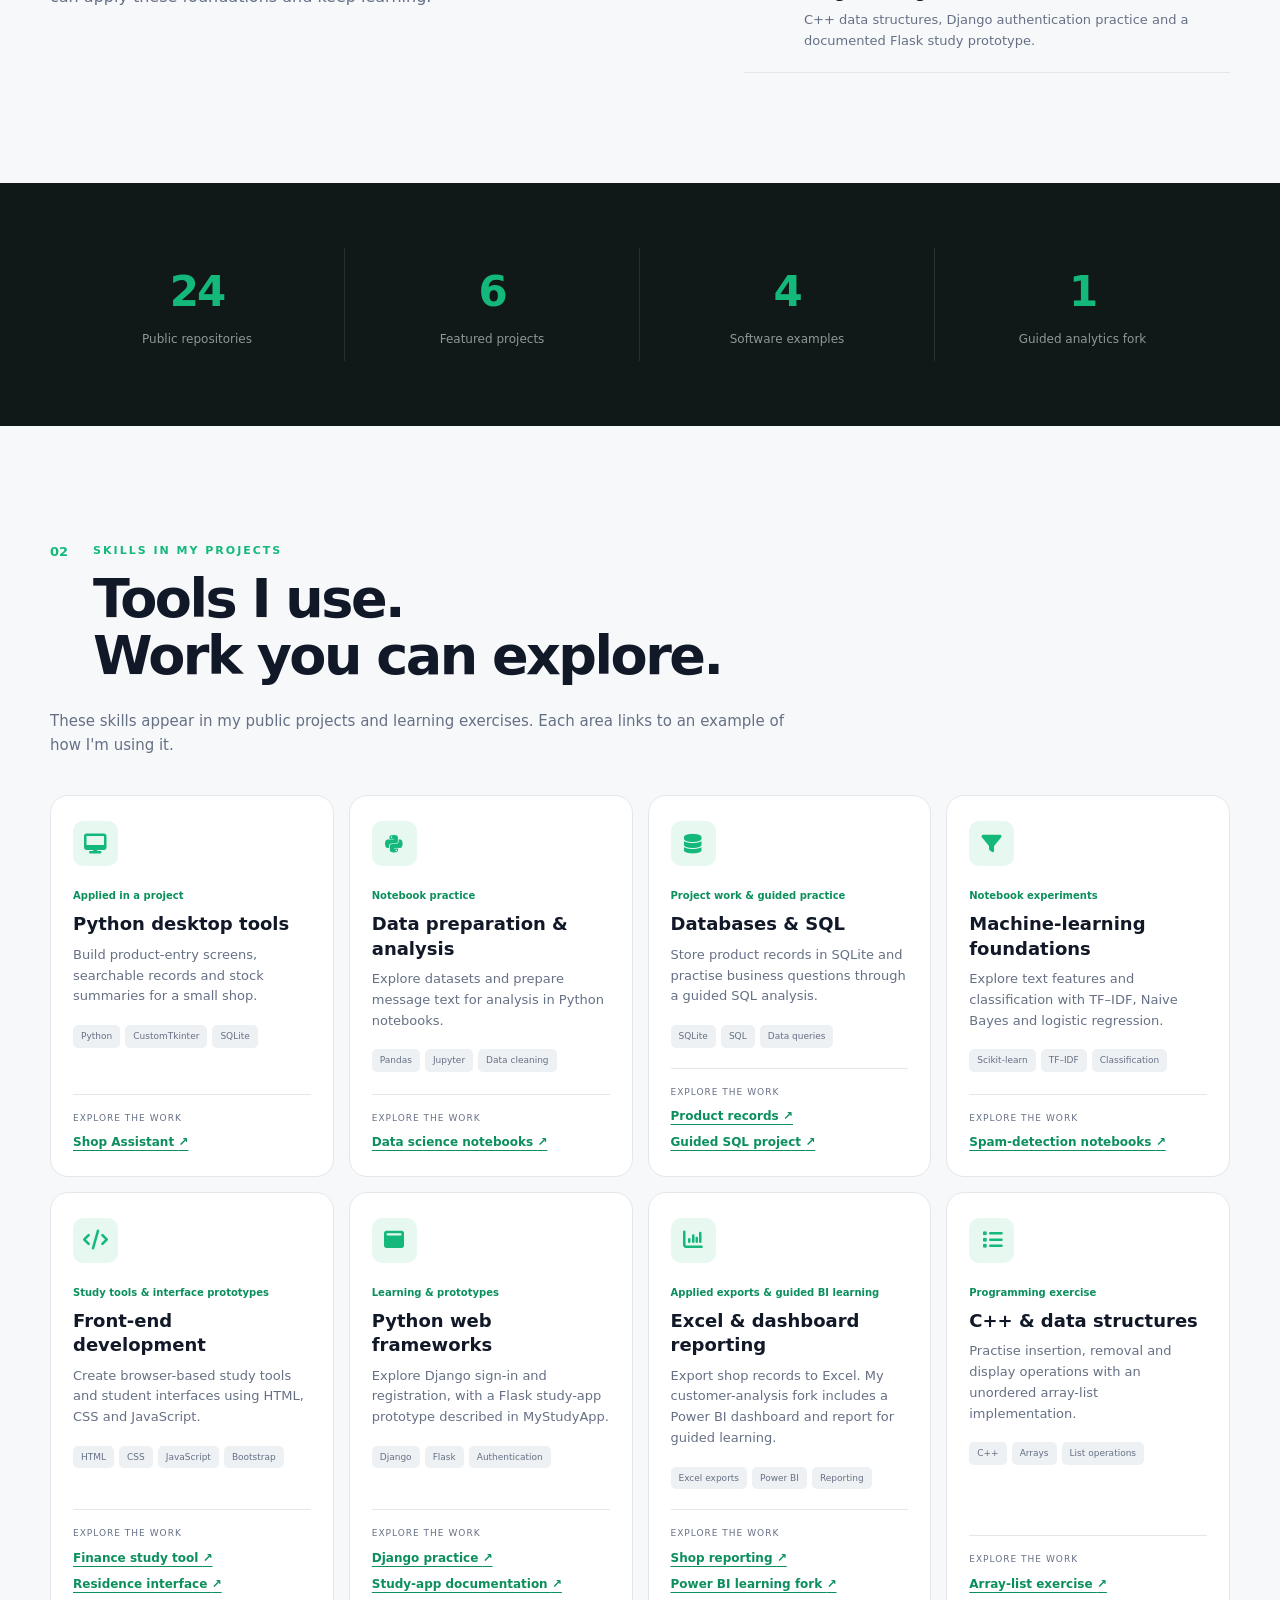
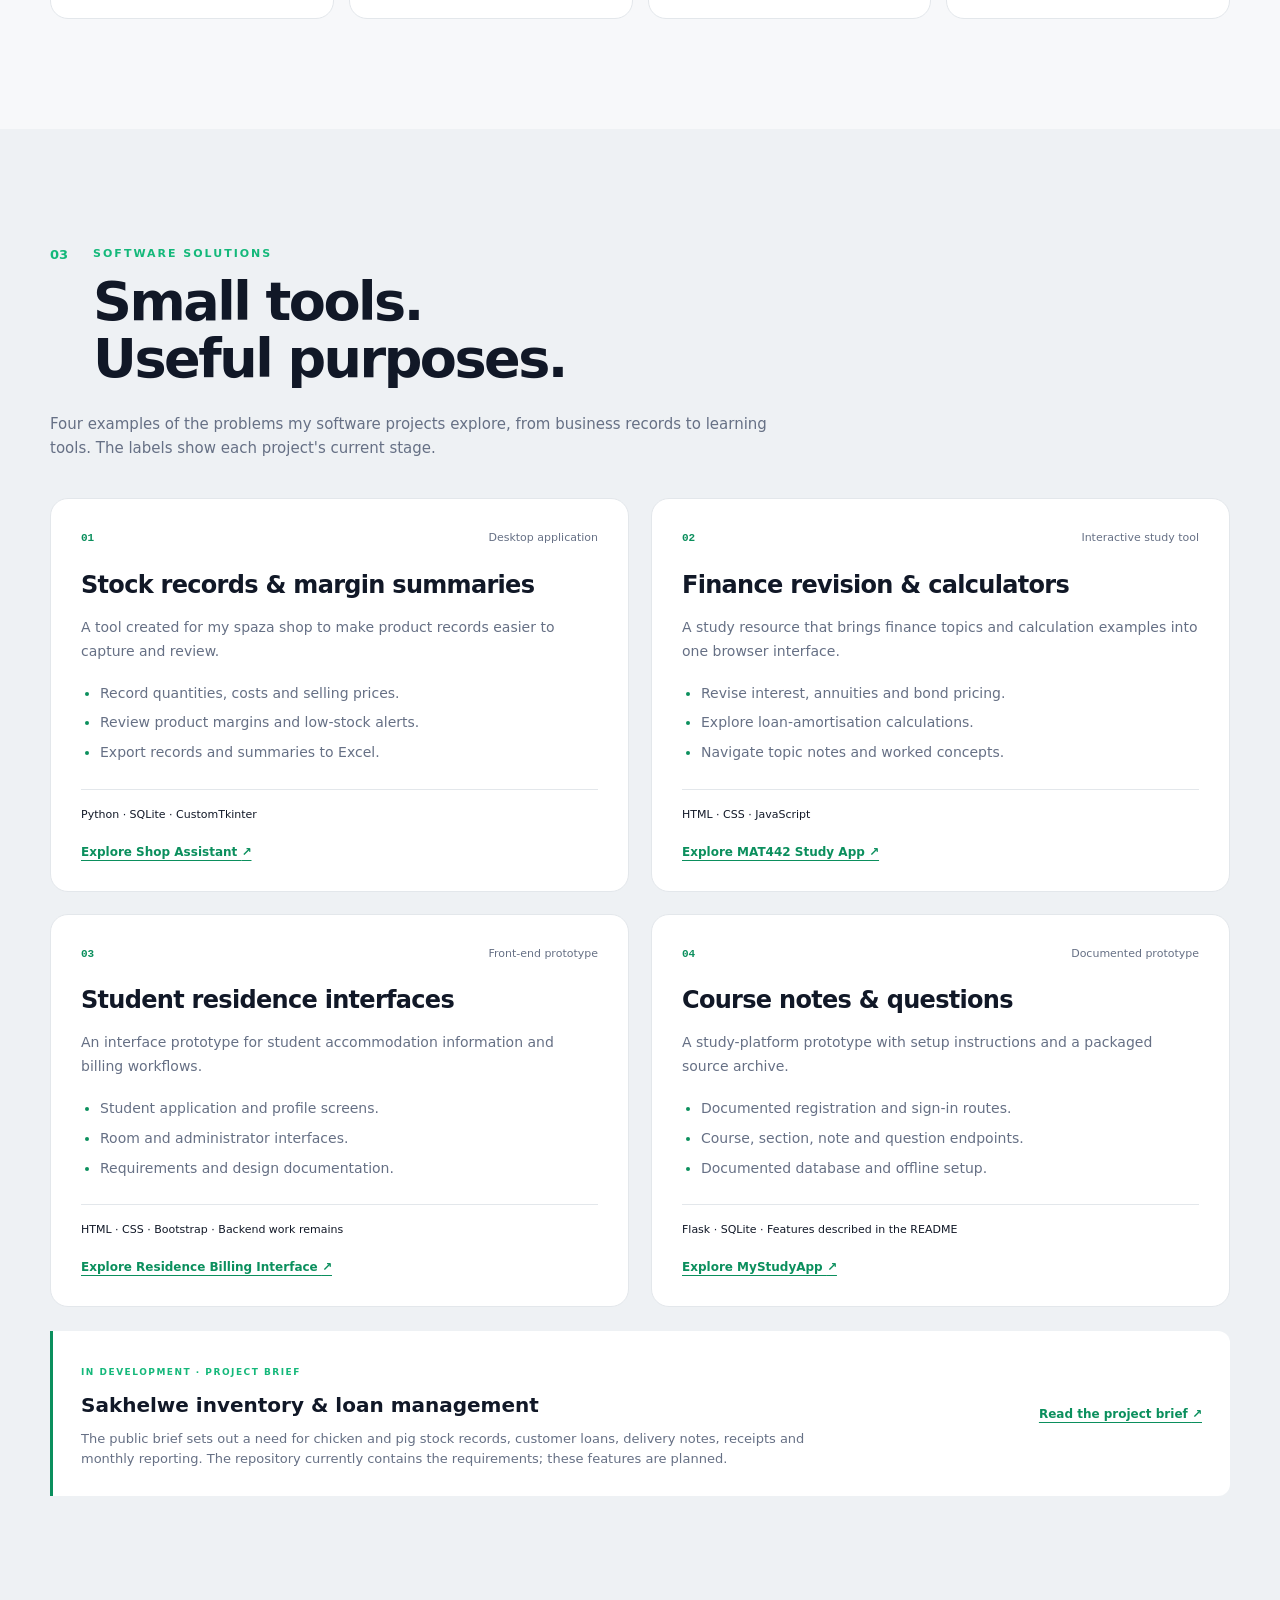
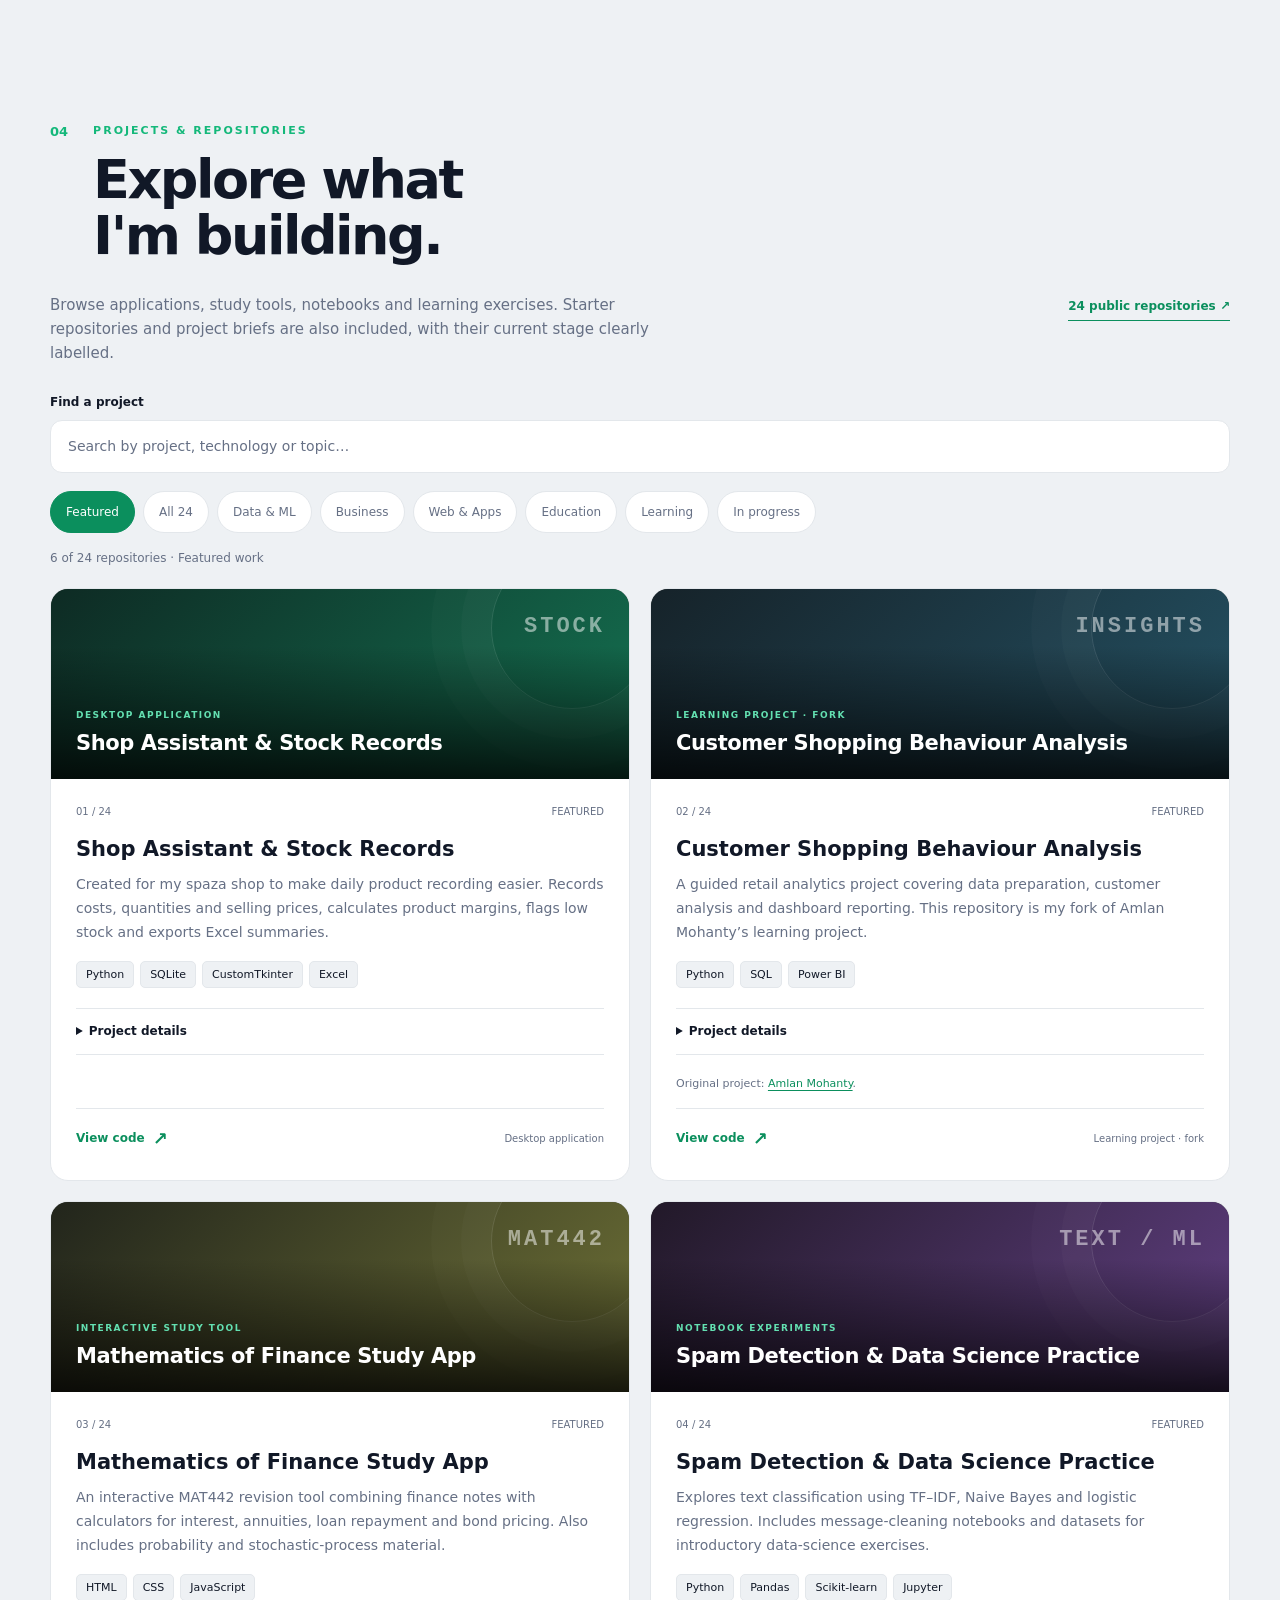
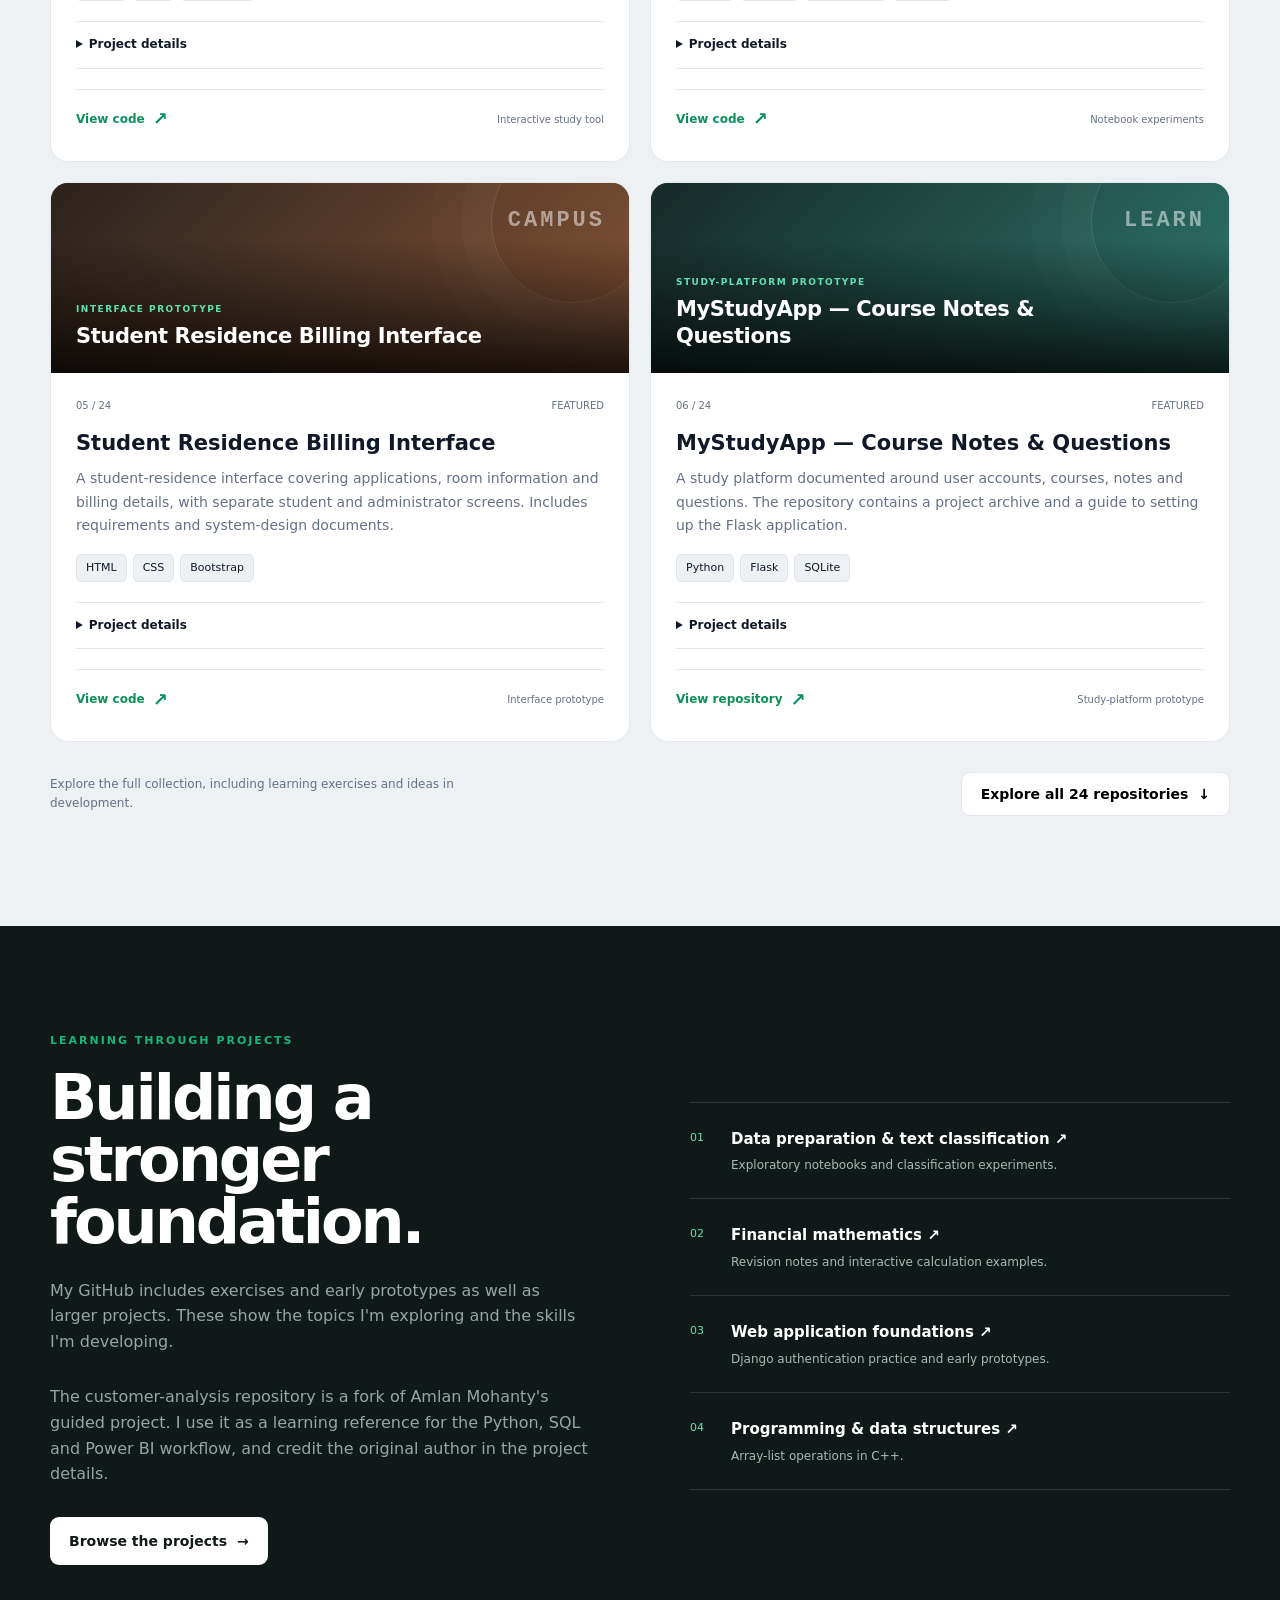
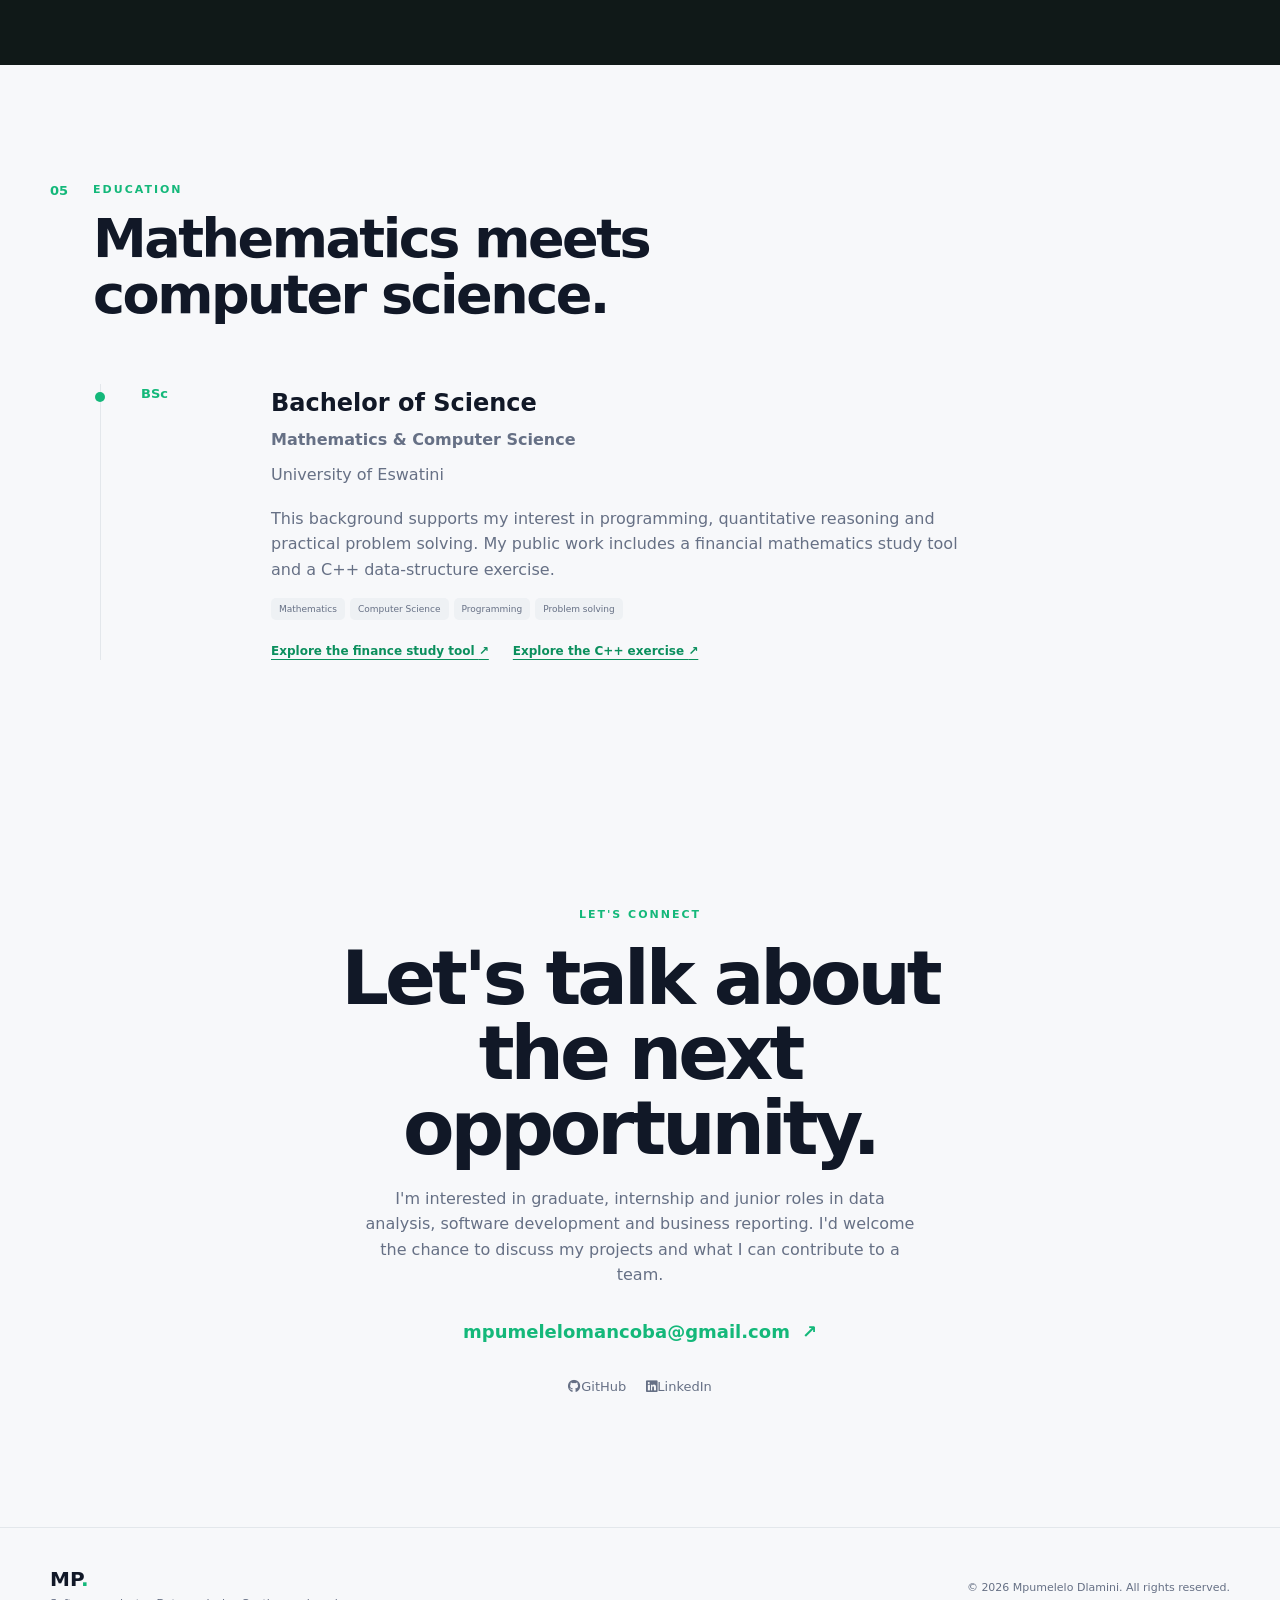
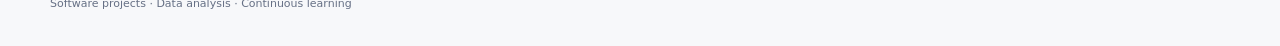
==== commit 94a8b7f0: "Add files via upload" ====
--- a/index.html
+++ b/index.html
@@ -1,1105 +1,715 @@
-<!DOCTYPE html>
-<html lang="en">
-<head>
-    <meta charset="UTF-8">
-    <meta name="viewport" content="width=device-width, initial-scale=1.0">
-
-    <meta name="description"
-          content="Mpumelelo Dlamini - Data Analyst, Research Analyst and Business Intelligence Analyst Portfolio">
-
-    <meta name="author" content="Mpumelelo  Mancoba Dlamini">
-
-    <title>Mpumelelo Dlamini | Data & Business Analytics</title>
-
-    <link rel="stylesheet"
-          href="https://cdnjs.cloudflare.com/ajax/libs/font-awesome/6.5.2/css/all.min.css">
-
-    <link rel="stylesheet" href="style.css">
-</head>
-
-<body>
-
-<!-- ================= NAVIGATION ================= -->
-
-<header class="navbar">
-
-    <div class="nav-container">
-
-        <a href="#home" class="logo">
-            MP<span>.</span>
-        </a>
-
-        <nav id="navMenu">
-
-            <a href="#home">Home</a>
-            <a href="#about">About</a>
-            <a href="#skills">Skills</a>
-            <a href="#projects">Projects</a>
-            <a href="#research">Research</a>
-            <a href="#contact">Contact</a>
-
-        </nav>
-
-        <div class="nav-actions">
-
-            <button id="themeToggle" aria-label="Toggle dark mode">
-                <i class="fas fa-moon"></i>
-            </button>
-
-            <button id="menuToggle" class="menu-toggle">
-                <i class="fas fa-bars"></i>
-            </button>
-
-        </div>
-
-    </div>
-
-</header>
-
-
-<!-- ================= HERO ================= -->
-
-<section id="home" class="hero">
-
-    <div class="hero-container">
-
-        <div class="hero-content">
-
-            <div class="availability">
-                <span></span>
-                Open to opportunities
-            </div>
-
-            <p class="eyebrow">
-                DATA • RESEARCH • BUSINESS INTELLIGENCE
-            </p>
-
-            <h1>
-                Turning data into
-                <span>decisions.</span>
-            </h1>
-
-            <p class="hero-description">
-                I'm <strong>Mpumelelo Dlamini</strong>, a Mathematics and
-                Computer Science graduate passionate about transforming
-                complex data into meaningful insights, interactive
-                dashboards and practical business solutions.
-            </p>
-
-            <div class="hero-buttons">
-
-                <a href="#projects" class="btn btn-primary">
-                    Explore My Work
-                    <i class="fas fa-arrow-right"></i>
-                </a>
-
-                <a href="assets/cv.pdf"
-                   class="btn btn-secondary"
-                   target="_blank">
-
-                    <i class="fas fa-download"></i>
-                    Download CV
-
-                </a>
-
-            </div>
-
-            <div class="social-links">
-
-                <a href="https://github.com/mpumelelo810"
-                   target="_blank"
-                   aria-label="GitHub">
-
-                    <i class="fab fa-github"></i>
-
-                </a>
-
-                <a href="www.linkedin.com/in/mpumelelo-d-097320218"
-                   target="_blank"
-                   aria-label="LinkedIn">
-
-                    <i class="fab fa-linkedin"></i>
-
-                </a>
-
-                <a href="mailto:mpumelelomancoba@gmail.com"
-                   aria-label="mpumelelomancoba@gmail.com">
-
-                    <i class="fas fa-envelope"></i>
-
-                </a>
-
-            </div>
-
-        </div>
-
-
-        <!-- DATA VISUALIZATION HERO CARD -->
-
-        <div class="hero-visual">
-
-            <div class="analytics-card">
-
-                <div class="card-header">
-
-                    <div>
-                        <span class="small-label">
-                            ANALYTICS OVERVIEW
-                        </span>
-
-                        <h3>Business Performance</h3>
-                    </div>
-
-                    <span class="live-dot">
-                        LIVE
-                    </span>
-
-                </div>
-
-
-                <div class="metric-grid">
-
-                    <div class="metric">
-                        <span>Revenue</span>
-                        <strong>E 248K</strong>
-                        <small class="positive">
-                            +18.4%
-                        </small>
-                    </div>
-
-                    <div class="metric">
-                        <span>Profit</span>
-                        <strong>E 72K</strong>
-                        <small class="positive">
-                            +12.7%
-                        </small>
-                    </div>
-
-                    <div class="metric">
-                        <span>Orders</span>
-                        <strong>4,821</strong>
-                        <small class="positive">
-                            +9.2%
-                        </small>
-                    </div>
-
-                    <div class="metric">
-                        <span>Growth</span>
-                        <strong>24.8%</strong>
-                        <small class="positive">
-                            +4.1%
-                        </small>
-                    </div>
-
-                </div>
-
-
-                <div class="chart">
-
-                    <div class="chart-label">
-                        Monthly Performance
-                    </div>
-
-                    <div class="bars">
-
-                        <div style="height:35%"></div>
-                        <div style="height:48%"></div>
-                        <div style="height:42%"></div>
-                        <div style="height:60%"></div>
-                        <div style="height:52%"></div>
-                        <div style="height:72%"></div>
-                        <div style="height:68%"></div>
-                        <div style="height:88%"></div>
-                        <div style="height:78%"></div>
-                        <div style="height:96%"></div>
-
-                    </div>
-
-                    <div class="chart-months">
-
-                        <span>Jan</span>
-                        <span>Feb</span>
-                        <span>Mar</span>
-                        <span>Apr</span>
-                        <span>May</span>
-
-                    </div>
-
-                </div>
-
-            </div>
-
-        </div>
-
-    </div>
-
-</section>
-
-
-<!-- ================= ABOUT ================= -->
-
-<section id="about" class="section">
-
-    <div class="section-container">
-
-        <div class="section-heading">
-
-            <span class="section-number">01</span>
-
-            <div>
-                <span class="section-label">ABOUT ME</span>
-                <h2>Analytical thinking.<br>
-                    Business understanding.</h2>
-            </div>
-
-        </div>
-
-
-        <div class="about-grid">
-
-            <div class="about-text">
-
-                <p class="large-text">
-                    I combine mathematics, computer science and
-                    business thinking to solve real-world problems
-                    using data.
-                </p>
-
-                <p>
-                    My background in Mathematics and Computer Science
-                    has given me a strong foundation in quantitative
-                    analysis, programming, statistics and problem
-                    solving.
-                </p>
-
-                <p>
-                    I enjoy taking raw and messy datasets, cleaning
-                    them, discovering patterns and transforming those
-                    findings into clear visualizations and
-                    recommendations that decision-makers can actually
-                    use.
-                </p>
-
-                <p>
-                    My interests span <strong>Data Analytics,
-                    Research Analytics, Business Analytics and
-                    Business Intelligence.</strong>
-                </p>
-
-            </div>
-
-
-            <div class="about-facts">
-
-                <div class="fact">
-                    <span>01</span>
-                    <div>
-                        <strong>Data Analysis</strong>
-                        <p>
-                            Turning raw data into actionable insights.
-                        </p>
-                    </div>
-                </div>
-
-                <div class="fact">
-                    <span>02</span>
-                    <div>
-                        <strong>Business Intelligence</strong>
-                        <p>
-                            Building dashboards and performance reports.
-                        </p>
-                    </div>
-                </div>
-
-                <div class="fact">
-                    <span>03</span>
-                    <div>
-                        <strong>Research</strong>
-                        <p>
-                            Using data to investigate real-world problems.
-                        </p>
-                    </div>
-                </div>
-
-                <div class="fact">
-                    <span>04</span>
-                    <div>
-                        <strong>Problem Solving</strong>
-                        <p>
-                            Combining analytical and computational thinking.
-                        </p>
-                    </div>
-                </div>
-
-            </div>
-
-        </div>
-
-    </div>
-
-</section>
-
-
-<!-- ================= STATS ================= -->
-
-<section class="stats-section">
-
-    <div class="stats-container">
-
-        <div class="stat">
-            <strong data-count="8">0</strong>
-            <span>Analytics Projects</span>
-        </div>
-
-        <div class="stat">
-            <strong data-count="5">0</strong>
-            <span>Interactive Dashboards</span>
-        </div>
-
-        <div class="stat">
-            <strong data-count="4">0</strong>
-            <span>Analytics Domains</span>
-        </div>
-
-        <div class="stat">
-            <strong data-count="10">0</strong>
-            <span>Core Technologies</span>
-        </div>
-
-    </div>
-
-</section>
-
-
-<!-- ================= SKILLS ================= -->
-
-<section id="skills" class="section">
-
-    <div class="section-container">
-
-        <div class="section-heading">
-
-            <span class="section-number">02</span>
-
-            <div>
-                <span class="section-label">TECHNICAL SKILLS</span>
-                <h2>Tools I use to<br>
-                    work with data.</h2>
-            </div>
-
-        </div>
-
-
-        <div class="skills-grid">
-
-            <div class="skill-card">
-
-                <div class="skill-icon">
-                    <i class="fab fa-python"></i>
-                </div>
-
-                <h3>Python</h3>
-
-                <p>
-                    Data cleaning, analysis, automation and
-                    visualization.
-                </p>
-
-                <div class="skill-tags">
-                    <span>Pandas</span>
-                    <span>NumPy</span>
-                    <span>Matplotlib</span>
-                    <span>Scikit-learn</span>
-                </div>
-
-            </div>
-
-
-            <div class="skill-card">
-
-                <div class="skill-icon">
-                    <i class="fas fa-database"></i>
-                </div>
-
-                <h3>SQL</h3>
-
-                <p>
-                    Querying databases and extracting business
-                    insights.
-                </p>
-
-                <div class="skill-tags">
-                    <span>PostgreSQL</span>
-                    <span>SQLite</span>
-                    <span>CTEs</span>
-                    <span>Joins</span>
-                </div>
-
-            </div>
-
-
-            <div class="skill-card">
-
-                <div class="skill-icon">
-                    <i class="fas fa-chart-column"></i>
-                </div>
-
-                <h3>Business Intelligence</h3>
-
-                <p>
-                    Designing dashboards and performance reports.
-                </p>
-
-                <div class="skill-tags">
-                    <span>Power BI</span>
-                    <span>Excel</span>
-                    <span>KPIs</span>
-                    <span>Dashboards</span>
-                </div>
-
-            </div>
-
-
-            <div class="skill-card">
-
-                <div class="skill-icon">
-                    <i class="fas fa-chart-line"></i>
-                </div>
-
-                <h3>Analytics</h3>
-
-                <p>
-                    Exploring patterns and communicating insights.
-                </p>
-
-                <div class="skill-tags">
-                    <span>EDA</span>
-                    <span>Statistics</span>
-                    <span>Visualization</span>
-                    <span>Reporting</span>
-                </div>
-
-            </div>
-
-        </div>
-
-    </div>
-
-</section>
-
-
-<!-- ================= PROJECTS ================= -->
-
-<section id="projects" class="section projects-section">
-
-    <div class="section-container">
-
-        <div class="section-heading">
-
-            <span class="section-number">03</span>
-
-            <div>
-                <span class="section-label">SELECTED WORK</span>
-                <h2>Projects that<br>
-                    solve problems.</h2>
-            </div>
-
-        </div>
-
-
-        <!-- FILTERS -->
-
-        <div class="project-filters">
-
-            <button class="filter active"
-                    data-filter="all">
-                All
-            </button>
-
-            <button class="filter"
-                    data-filter="data">
-                Data Analytics
-            </button>
-
-            <button class="filter"
-                    data-filter="bi">
-                Business Intelligence
-            </button>
-
-            <button class="filter"
-                    data-filter="research">
-                Research
-            </button>
-
-            <button class="filter"
-                    data-filter="business">
-                Business Analytics
-            </button>
-
-        </div>
-
-
-        <div class="projects-grid">
-
-
-            <!-- PROJECT 1 -->
-
-            <article class="project-card"
-                     data-category="data business bi">
-
-                <div class="project-image sales-image">
-
-                    <div class="project-overlay">
-
-                        <span>FLAGSHIP PROJECT</span>
-
-                        <h3>Retail Sales & Inventory Analytics</h3>
-
-                    </div>
-
-                </div>
-
-                <div class="project-content">
-
-                    <div class="project-meta">
-                        <span>01</span>
-                        <span>Python · SQL · Excel · Power BI</span>
-                    </div>
-
-                    <h3>
-                        Retail Sales & Inventory Analytics
-                    </h3>
-
-                    <p>
-                        An end-to-end analysis of retail transaction
-                        data to identify sales trends, product demand,
-                        profitability and inventory opportunities.
-                    </p>
-
-                    <div class="project-links">
-
-                        <a href="#"
-                           class="project-link">
-                            View Case Study
-                            <i class="fas fa-arrow-up-right-from-square"></i>
-                        </a>
-
-                        <a href="https://github.com/"
-                           target="_blank"
-                           class="github-link">
-
-                            <i class="fab fa-github"></i>
-
-                        </a>
-
-                    </div>
-
-                </div>
-
-            </article>
-
-
-            <!-- PROJECT 2 -->
-
-            <article class="project-card"
-                     data-category="bi business">
-
-                <div class="project-image dashboard-image">
-
-                    <div class="project-overlay">
-
-                        <span>BUSINESS INTELLIGENCE</span>
-
-                        <h3>Executive Performance Dashboard</h3>
-
-                    </div>
-
-                </div>
-
-                <div class="project-content">
-
-                    <div class="project-meta">
-                        <span>02</span>
-                        <span>Power BI · Excel · SQL</span>
-                    </div>
-
-                    <h3>
-                        Executive Business Dashboard
-                    </h3>
-
-                    <p>
-                        Interactive business intelligence dashboard
-                        tracking revenue, profit, orders, growth and
-                        operational performance.
-                    </p>
-
-                    <div class="project-links">
-
-                        <a href="#"
-                           class="project-link">
-                            View Dashboard
-                            <i class="fas fa-arrow-up-right-from-square"></i>
-                        </a>
-
-                        <a href="https://github.com/"
-                           target="_blank"
-                           class="github-link">
-
-                            <i class="fab fa-github"></i>
-
-                        </a>
-
-                    </div>
-
-                </div>
-
-            </article>
-
-
-            <!-- PROJECT 3 -->
-
-            <article class="project-card"
-                     data-category="research data">
-
-                <div class="project-image research-image">
-
-                    <div class="project-overlay">
-
-                        <span>RESEARCH ANALYTICS</span>
-
-                        <h3>Southern African Economic Analysis</h3>
-
-                    </div>
-
-                </div>
-
-                <div class="project-content">
-
-                    <div class="project-meta">
-                        <span>03</span>
-                        <span>Python · Statistics · Research</span>
-                    </div>
-
-                    <h3>
-                        Economic & Employment Research
-                    </h3>
-
-                    <p>
-                        Analysis of economic indicators and employment
-                        trends across Southern African countries.
-                    </p>
-
-                    <div class="project-links">
-
-                        <a href="#"
-                           class="project-link">
-                            Read Research
-                            <i class="fas fa-arrow-up-right-from-square"></i>
-                        </a>
-
-                        <a href="https://github.com/"
-                           target="_blank"
-                           class="github-link">
-
-                            <i class="fab fa-github"></i>
-
-                        </a>
-
-                    </div>
-
-                </div>
-
-            </article>
-
-
-            <!-- PROJECT 4 -->
-
-            <article class="project-card"
-                     data-category="data business">
-
-                <div class="project-image fraud-image">
-
-                    <div class="project-overlay">
-
-                        <span>RISK ANALYTICS</span>
-
-                        <h3>Telecom Fraud Analytics</h3>
-
-                    </div>
-
-                </div>
-
-                <div class="project-content">
-
-                    <div class="project-meta">
-                        <span>04</span>
-                        <span>Python · SQL · Machine Learning</span>
-                    </div>
-
-                    <h3>
-                        Telecommunications Fraud Analytics
-                    </h3>
-
-                    <p>
-                        Transaction analysis and predictive modelling
-                        to identify suspicious activity and high-risk
-                        transactions.
-                    </p>
-
-                    <div class="project-links">
-
-                        <a href="#"
-                           class="project-link">
-
-                            View Case Study
-                            <i class="fas fa-arrow-up-right-from-square"></i>
-
-                        </a>
-
-                        <a href="https://github.com/"
-                           target="_blank"
-                           class="github-link">
-
-                            <i class="fab fa-github"></i>
-
-                        </a>
-
-                    </div>
-
-                </div>
-
-            </article>
-
-
-            <!-- PROJECT 5 -->
-
-            <article class="project-card"
-                     data-category="research data">
-
-                <div class="project-image sentiment-image">
-
-                    <div class="project-overlay">
-
-                        <span>MARKET RESEARCH</span>
-
-                        <h3>Customer Sentiment Analysis</h3>
-
-                    </div>
-
-                </div>
-
-                <div class="project-content">
-
-                    <div class="project-meta">
-                        <span>05</span>
-                        <span>Python · NLP · Research</span>
-                    </div>
-
-                    <h3>
-                        Customer Sentiment Analysis
-                    </h3>
-
-                    <p>
-                        Analysis of customer feedback to identify
-                        sentiment, recurring complaints and customer
-                        satisfaction patterns.
-                    </p>
-
-                    <div class="project-links">
-
-                        <a href="#"
-                           class="project-link">
-
-                            View Analysis
-                            <i class="fas fa-arrow-up-right-from-square"></i>
-
-                        </a>
-
-                        <a href="https://github.com/"
-                           target="_blank"
-                           class="github-link">
-
-                            <i class="fab fa-github"></i>
-
-                        </a>
-
-                    </div>
-
-                </div>
-
-            </article>
-
-
-            <!-- PROJECT 6 -->
-
-            <article class="project-card"
-                     data-category="business data bi">
-
-                <div class="project-image finance-image">
-
-                    <div class="project-overlay">
-
-                        <span>FINANCIAL ANALYTICS</span>
-
-                        <h3>Loan & Credit Risk Analysis</h3>
-
-                    </div>
-
-                </div>
-
-                <div class="project-content">
-
-                    <div class="project-meta">
-                        <span>06</span>
-                        <span>Python · SQL · Statistics</span>
-                    </div>
-
-                    <h3>
-                        Loan Portfolio & Credit Risk
-                    </h3>
-
-                    <p>
-                        Analysis of lending portfolios, repayment
-                        behaviour and customer credit risk.
-                    </p>
-
-                    <div class="project-links">
-
-                        <a href="#"
-                           class="project-link">
-
-                            View Case Study
-                            <i class="fas fa-arrow-up-right-from-square"></i>
-
-                        </a>
-
-                        <a href="https://github.com/"
-                           target="_blank"
-                           class="github-link">
-
-                            <i class="fab fa-github"></i>
-
-                        </a>
-
-                    </div>
-
-                </div>
-
-            </article>
-
-        </div>
-
-    </div>
-
-</section>
-
-
-<!-- ================= RESEARCH ================= -->
-
-<section id="research" class="research-section">
-
-    <div class="section-container">
-
-        <div class="research-content">
-
-            <span class="section-label">
-                RESEARCH & ANALYTICS
-            </span>
-
-            <h2>
-                Asking better questions<br>
-                through data.
-            </h2>
-
-            <p>
-                My research interests focus on using quantitative
-                methods and data analysis to understand real-world
-                business, economic and technological problems.
-            </p>
-
-            <a href="#projects"
-               class="btn btn-light">
-
-                Explore Research
-                <i class="fas fa-arrow-right"></i>
-
-            </a>
-
-        </div>
-
-
-        <div class="research-topics">
-
-            <div>
-                <span>01</span>
-                <strong>Economic Analysis</strong>
-            </div>
-
-            <div>
-                <span>02</span>
-                <strong>Market Research</strong>
-            </div>
-
-            <div>
-                <span>03</span>
-                <strong>Business Research</strong>
-            </div>
-
-            <div>
-                <span>04</span>
-                <strong>Technology & Data</strong>
-            </div>
-
-        </div>
-
-    </div>
-
-</section>
-
-
-<!-- ================= EDUCATION ================= -->
-
-<section class="section">
-
-    <div class="section-container">
-
-        <div class="section-heading">
-
-            <span class="section-number">04</span>
-
-            <div>
-                <span class="section-label">
-                    EDUCATION
-                </span>
-
-                <h2>
-                    Academic foundation.
-                </h2>
-            </div>
-
-        </div>
-
-
-        <div class="timeline">
-
-            <div class="timeline-item">
-
-                <span class="timeline-date">
-                    BSc
-                </span>
-
-                <div>
-
-                    <h3>
-                        Bachelor of Science
-                    </h3>
-
-                    <h4>
-                        Mathematics & Computer Science
-                    </h4>
-
-                    <p>
-                        University of Eswatini
-                    </p>
-
-                    <div class="education-tags">
-
-                        <span>Mathematics</span>
-                        <span>Computer Science</span>
-                        <span>Statistics</span>
-                        <span>Programming</span>
-
-                    </div>
-
-                </div>
-
-            </div>
-
-        </div>
-
-    </div>
-
-</section>
-
-
-<!-- ================= CTA ================= -->
-
-<section id="contact" class="contact-section">
-
-    <div class="contact-container">
-
-        <span class="section-label">
-            LET'S CONNECT
-        </span>
-
-        <h2>
-            Have a data problem?
-        </h2>
-
-        <p>
-            I'm interested in data analytics, research,
-            business intelligence and opportunities where
-            data can drive better decisions.
-        </p>
-
-        <a href="mailto:your.email@example.com"
-           class="contact-email">
-
-          mpumelelomancoba@gmail.com
-            <i class="fas fa-arrow-up-right-from-square"></i>
-
-        </a>
-
-        <div class="contact-socials">
-
-            <a href="https://github.com/mpumelelo810"
-               target="_blank">
-
-                <i class="fab fa-github"></i>
-                GitHub
-
-            </a>
-
-            <a href="https://linkedin.com/in/mpumelelo-d-097320218"
-               target="_blank"> 
-
-                <i class="fab fa-linkedin"></i>
-                LinkedIn
-
-            </a>
-
-        </div>
-
-    </div>
-
-</section>
-
-
-<!-- ================= FOOTER ================= -->
-
-<footer>
-
-    <div class="footer-container">
-
-        <div>
-            <strong>MP<span>.</span></strong>
-            <p>
-                Data Analyst · Research Analyst · BI
-            </p>
-        </div>
-
-        <p>
-            © <span id="year"></span>
-            Mpumelelo Dlamini.
-            All rights reserved.
-        </p>
-
-    </div>
-
-</footer>
-
-
-<script src="script.js"></script>
-
-</body>
+<!DOCTYPE html>
+<html lang="en">
+<head>
+    <meta charset="UTF-8">
+    <meta name="viewport" content="width=device-width, initial-scale=1.0">
+
+    <meta name="description"
+          content="Mpumelelo Dlamini — Mathematics and Computer Science graduate. Explore Python desktop tools, data analysis, web prototypes and financial mathematics study projects.">
+
+    <meta name="author" content="Mpumelelo Mancoba Dlamini">
+
+    <title>Mpumelelo Dlamini | Software &amp; Data Projects</title>
+
+    <link rel="stylesheet"
+          href="https://cdnjs.cloudflare.com/ajax/libs/font-awesome/6.5.2/css/all.min.css">
+
+    <link rel="stylesheet" href="style.css">
+<noscript><style>.project-card,.skill-card,.fact,.timeline-item{opacity:1;transform:none}</style></noscript>
+</head>
+
+<body>
+<a class="skip-link" href="#main">Skip to content</a>
+
+<!-- ================= NAVIGATION ================= -->
+
+<header class="navbar">
+
+    <div class="nav-container">
+
+        <a href="#home" class="logo">
+            MP<span>.</span>
+        </a>
+
+        <nav id="navMenu" aria-label="Main navigation">
+
+            <a href="#home">Home</a>
+            <a href="#about">About</a>
+            <a href="#skills">Skills</a>
+            <a href="#solutions">Solutions</a>
+            <a href="#projects">Projects</a>
+            <a href="#contact">Contact</a>
+
+        </nav>
+
+        <div class="nav-actions">
+
+            <button id="themeToggle" aria-label="Toggle dark mode">
+                <i class="fas fa-moon"></i>
+            </button>
+
+            <button id="menuToggle" class="menu-toggle" type="button" aria-label="Open navigation" aria-expanded="false" aria-controls="navMenu">
+                <i class="fas fa-bars"></i>
+            </button>
+
+        </div>
+
+    </div>
+
+</header>
+
+
+<main id="main">
+<!-- ================= HERO ================= -->
+
+<section id="home" class="hero">
+    <div class="hero-container">
+        <div class="hero-content">
+            <div class="availability"><span aria-hidden="true"></span>Open to graduate and junior opportunities</div>
+            <p class="eyebrow">MATHEMATICS · SOFTWARE · DATA</p>
+            <h1>Practical software.<br><span>Clearer data.</span></h1>
+            <p class="hero-description">I'm <strong>Mpumelelo Dlamini</strong>, a Mathematics and Computer Science graduate in Eswatini. I build Python tools for shop records, explore data in notebooks and create web projects that support learning.</p>
+            <div class="hero-buttons">
+                <a href="#projects" class="btn btn-primary">Explore my work <span aria-hidden="true">→</span></a>
+                <a href="mailto:mpumelelomancoba@gmail.com?subject=CV%20request" class="btn btn-secondary"><i class="fas fa-envelope" aria-hidden="true"></i>Request CV</a>
+            </div>
+            <div class="social-links">
+                <a href="https://github.com/mpumelelo810" target="_blank" rel="noopener noreferrer" aria-label="GitHub profile"><i class="fab fa-github" aria-hidden="true"></i></a>
+                <a href="https://www.linkedin.com/in/mpumelelo-d-097320218" target="_blank" rel="noopener noreferrer" aria-label="LinkedIn profile"><i class="fab fa-linkedin" aria-hidden="true"></i></a>
+                <a href="mailto:mpumelelomancoba@gmail.com" aria-label="Email Mpumelelo"><i class="fas fa-envelope" aria-hidden="true"></i></a>
+            </div>
+        </div>
+        <aside class="hero-visual" aria-labelledby="githubSnapshotTitle">
+            <div class="analytics-card github-snapshot">
+                <div class="card-header"><div><span class="small-label">FROM MY GITHUB</span><h2 id="githubSnapshotTitle">A look at my work</h2></div><i class="fab fa-github snapshot-icon" aria-hidden="true"></i></div>
+                <div class="metric-grid">
+                    <div class="metric"><span>Public repositories</span><strong>24</strong></div>
+                    <div class="metric"><span>Featured projects</span><strong>6</strong></div>
+                </div>
+                <ul class="snapshot-projects">
+                    <li><span class="snapshot-mark" aria-hidden="true">01</span><div><a class="snapshot-link" href="https://github.com/mpumelelo810/Shop_Asistant" target="_blank" rel="noopener noreferrer">Shop Assistant <span aria-hidden="true">↗</span></a><p>Stock records · Python desktop app</p></div></li>
+                    <li><span class="snapshot-mark" aria-hidden="true">02</span><div><a class="snapshot-link" href="https://github.com/mpumelelo810/mat442.github.io" target="_blank" rel="noopener noreferrer">MAT442 Study App <span aria-hidden="true">↗</span></a><p>Finance revision · JavaScript calculators</p></div></li>
+                    <li><span class="snapshot-mark" aria-hidden="true">03</span><div><a class="snapshot-link" href="https://github.com/mpumelelo810/OIBSIP" target="_blank" rel="noopener noreferrer">Data Science Practice <span aria-hidden="true">↗</span></a><p>Text classification · Jupyter notebooks</p></div></li>
+                </ul>
+                <a class="snapshot-footer" href="https://github.com/mpumelelo810?tab=repositories" target="_blank" rel="noopener noreferrer">Explore my GitHub <span aria-hidden="true">↗</span></a>
+            </div>
+        </aside>
+    </div>
+</section>
+
+
+<!-- ================= ABOUT ================= -->
+
+<section id="about" class="section">
+    <div class="section-container">
+        <div class="section-heading"><span class="section-number">01</span><div><span class="section-label">ABOUT ME</span><h2>Learning by building.<br>Solving practical problems.</h2></div></div>
+        <div class="about-grid">
+            <div class="about-text">
+                <p class="large-text">My work connects programming, mathematics and the everyday need to keep useful records.</p>
+                <p>Shop Assistant grew out of a practical need in my spaza shop: capturing product information, understanding margins and knowing when stock was running low. I used Python and SQLite to bring those records into a desktop application with Excel exports.</p>
+                <p>My other projects explore financial mathematics, student-facing web interfaces and introductory machine learning. I also use guided projects to practise the workflow from Python and SQL to Power BI reporting.</p>
+                <p>I'm looking for graduate, internship or junior opportunities in <strong>data analysis, software development and business reporting</strong>, where I can apply these foundations and keep learning.</p>
+            </div>
+            <div class="about-facts"><div class="fact"><span>01</span><div><strong>Business records</strong><p>Product entry, stock checks, margin calculations and Excel exports in Shop Assistant.</p></div></div><div class="fact"><span>02</span><div><strong>Data exploration</strong><p>Message preparation and classification notebooks, plus a guided customer-analysis project.</p></div></div><div class="fact"><span>03</span><div><strong>Web interfaces</strong><p>Finance study pages, an education landing page and a residence billing interface.</p></div></div><div class="fact"><span>04</span><div><strong>Programming foundations</strong><p>C++ data structures, Django authentication practice and a documented Flask study prototype.</p></div></div></div>
+        </div>
+    </div>
+</section>
+
+
+<!-- ================= STATS ================= -->
+
+<section class="stats-section" aria-label="Portfolio at a glance">
+    <div class="stats-container">
+        <div class="stat"><strong data-count="24" data-suffix="">24</strong><span>Public repositories</span></div>
+        <div class="stat"><strong data-count="6" data-suffix="">6</strong><span>Featured projects</span></div>
+        <div class="stat"><strong data-count="4" data-suffix="">4</strong><span>Software examples</span></div>
+        <div class="stat"><strong data-count="1" data-suffix="">1</strong><span>Guided analytics fork</span></div>
+    </div>
+</section>
+
+
+<!-- ================= SKILLS ================= -->
+
+<section id="skills" class="section">
+    <div class="section-container">
+        <div class="section-heading"><span class="section-number">02</span><div><span class="section-label">SKILLS IN MY PROJECTS</span><h2>Tools I use.<br>Work you can explore.</h2></div></div>
+        <p class="section-intro">These skills appear in my public projects and learning exercises. Each area links to an example of how I'm using it.</p>
+        <div class="skills-grid"><article class="skill-card">
+        <div class="skill-icon"><i class="fas fa-desktop" aria-hidden="true"></i></div>
+        <span class="skill-stage">Applied in a project</span><h3>Python desktop tools</h3><p>Build product-entry screens, searchable records and stock summaries for a small shop.</p>
+        <div class="skill-tags"><span>Python</span><span>CustomTkinter</span><span>SQLite</span></div>
+        <div class="skill-evidence"><span>Explore the work</span><a class="evidence-link" href="https://github.com/mpumelelo810/Shop_Asistant" target="_blank" rel="noopener noreferrer">Shop Assistant <span aria-hidden="true">↗</span></a></div>
+    </article><article class="skill-card">
+        <div class="skill-icon"><i class="fab fa-python" aria-hidden="true"></i></div>
+        <span class="skill-stage">Notebook practice</span><h3>Data preparation &amp; analysis</h3><p>Explore datasets and prepare message text for analysis in Python notebooks.</p>
+        <div class="skill-tags"><span>Pandas</span><span>Jupyter</span><span>Data cleaning</span></div>
+        <div class="skill-evidence"><span>Explore the work</span><a class="evidence-link" href="https://github.com/mpumelelo810/OIBSIP" target="_blank" rel="noopener noreferrer">Data science notebooks <span aria-hidden="true">↗</span></a></div>
+    </article><article class="skill-card">
+        <div class="skill-icon"><i class="fas fa-database" aria-hidden="true"></i></div>
+        <span class="skill-stage">Project work &amp; guided practice</span><h3>Databases &amp; SQL</h3><p>Store product records in SQLite and practise business questions through a guided SQL analysis.</p>
+        <div class="skill-tags"><span>SQLite</span><span>SQL</span><span>Data queries</span></div>
+        <div class="skill-evidence"><span>Explore the work</span><a class="evidence-link" href="https://github.com/mpumelelo810/Shop_Asistant" target="_blank" rel="noopener noreferrer">Product records <span aria-hidden="true">↗</span></a><a class="evidence-link" href="https://github.com/mpumelelo810/customer-trends-data-analysis-SQL-Python-PowerBI" target="_blank" rel="noopener noreferrer">Guided SQL project <span aria-hidden="true">↗</span></a></div>
+    </article><article class="skill-card">
+        <div class="skill-icon"><i class="fas fa-filter" aria-hidden="true"></i></div>
+        <span class="skill-stage">Notebook experiments</span><h3>Machine-learning foundations</h3><p>Explore text features and classification with TF–IDF, Naive Bayes and logistic regression.</p>
+        <div class="skill-tags"><span>Scikit-learn</span><span>TF–IDF</span><span>Classification</span></div>
+        <div class="skill-evidence"><span>Explore the work</span><a class="evidence-link" href="https://github.com/mpumelelo810/OIBSIP" target="_blank" rel="noopener noreferrer">Spam-detection notebooks <span aria-hidden="true">↗</span></a></div>
+    </article><article class="skill-card">
+        <div class="skill-icon"><i class="fas fa-code" aria-hidden="true"></i></div>
+        <span class="skill-stage">Study tools &amp; interface prototypes</span><h3>Front-end development</h3><p>Create browser-based study tools and student interfaces using HTML, CSS and JavaScript.</p>
+        <div class="skill-tags"><span>HTML</span><span>CSS</span><span>JavaScript</span><span>Bootstrap</span></div>
+        <div class="skill-evidence"><span>Explore the work</span><a class="evidence-link" href="https://github.com/mpumelelo810/mat442.github.io" target="_blank" rel="noopener noreferrer">Finance study tool <span aria-hidden="true">↗</span></a><a class="evidence-link" href="https://github.com/mpumelelo810/Student-Residence-Billing-System-" target="_blank" rel="noopener noreferrer">Residence interface <span aria-hidden="true">↗</span></a></div>
+    </article><article class="skill-card">
+        <div class="skill-icon"><i class="fas fa-window-maximize" aria-hidden="true"></i></div>
+        <span class="skill-stage">Learning &amp; prototypes</span><h3>Python web frameworks</h3><p>Explore Django sign-in and registration, with a Flask study-app prototype described in MyStudyApp.</p>
+        <div class="skill-tags"><span>Django</span><span>Flask</span><span>Authentication</span></div>
+        <div class="skill-evidence"><span>Explore the work</span><a class="evidence-link" href="https://github.com/mpumelelo810/log-in-system-with-django" target="_blank" rel="noopener noreferrer">Django practice <span aria-hidden="true">↗</span></a><a class="evidence-link" href="https://github.com/mpumelelo810/MyStudyApp" target="_blank" rel="noopener noreferrer">Study-app documentation <span aria-hidden="true">↗</span></a></div>
+    </article><article class="skill-card">
+        <div class="skill-icon"><i class="fas fa-chart-column" aria-hidden="true"></i></div>
+        <span class="skill-stage">Applied exports &amp; guided BI learning</span><h3>Excel &amp; dashboard reporting</h3><p>Export shop records to Excel. My customer-analysis fork includes a Power BI dashboard and report for guided learning.</p>
+        <div class="skill-tags"><span>Excel exports</span><span>Power BI</span><span>Reporting</span></div>
+        <div class="skill-evidence"><span>Explore the work</span><a class="evidence-link" href="https://github.com/mpumelelo810/Shop_Asistant" target="_blank" rel="noopener noreferrer">Shop reporting <span aria-hidden="true">↗</span></a><a class="evidence-link" href="https://github.com/mpumelelo810/customer-trends-data-analysis-SQL-Python-PowerBI" target="_blank" rel="noopener noreferrer">Power BI learning fork <span aria-hidden="true">↗</span></a></div>
+    </article><article class="skill-card">
+        <div class="skill-icon"><i class="fas fa-list" aria-hidden="true"></i></div>
+        <span class="skill-stage">Programming exercise</span><h3>C++ &amp; data structures</h3><p>Practise insertion, removal and display operations with an unordered array-list implementation.</p>
+        <div class="skill-tags"><span>C++</span><span>Arrays</span><span>List operations</span></div>
+        <div class="skill-evidence"><span>Explore the work</span><a class="evidence-link" href="https://github.com/mpumelelo810/unorderedArrayList-" target="_blank" rel="noopener noreferrer">Array-list exercise <span aria-hidden="true">↗</span></a></div>
+    </article></div>
+    </div>
+</section>
+
+
+<!-- ================= SOFTWARE SOLUTIONS ================= -->
+<section id="solutions" class="section solutions-section">
+    <div class="section-container">
+        <div class="section-heading"><span class="section-number">03</span><div><span class="section-label">SOFTWARE SOLUTIONS</span><h2>Small tools.<br>Useful purposes.</h2></div></div>
+        <p class="section-intro">Four examples of the problems my software projects explore, from business records to learning tools. The labels show each project's current stage.</p>
+        <div class="solutions-grid"><article class="solution-card">
+        <div class="solution-meta"><span>01</span><span>Desktop application</span></div>
+        <h3>Stock records &amp; margin summaries</h3><p>A tool created for my spaza shop to make product records easier to capture and review.</p>
+        <ul><li>Record quantities, costs and selling prices.</li><li>Review product margins and low-stock alerts.</li><li>Export records and summaries to Excel.</li></ul>
+        <p class="solution-tech">Python · SQLite · CustomTkinter</p><a class="evidence-link" href="https://github.com/mpumelelo810/Shop_Asistant" target="_blank" rel="noopener noreferrer">Explore Shop Assistant <span aria-hidden="true">↗</span></a>
+    </article><article class="solution-card">
+        <div class="solution-meta"><span>02</span><span>Interactive study tool</span></div>
+        <h3>Finance revision &amp; calculators</h3><p>A study resource that brings finance topics and calculation examples into one browser interface.</p>
+        <ul><li>Revise interest, annuities and bond pricing.</li><li>Explore loan-amortisation calculations.</li><li>Navigate topic notes and worked concepts.</li></ul>
+        <p class="solution-tech">HTML · CSS · JavaScript</p><a class="evidence-link" href="https://github.com/mpumelelo810/mat442.github.io" target="_blank" rel="noopener noreferrer">Explore MAT442 Study App <span aria-hidden="true">↗</span></a>
+    </article><article class="solution-card">
+        <div class="solution-meta"><span>03</span><span>Front-end prototype</span></div>
+        <h3>Student residence interfaces</h3><p>An interface prototype for student accommodation information and billing workflows.</p>
+        <ul><li>Student application and profile screens.</li><li>Room and administrator interfaces.</li><li>Requirements and design documentation.</li></ul>
+        <p class="solution-tech">HTML · CSS · Bootstrap · Backend work remains</p><a class="evidence-link" href="https://github.com/mpumelelo810/Student-Residence-Billing-System-" target="_blank" rel="noopener noreferrer">Explore Residence Billing Interface <span aria-hidden="true">↗</span></a>
+    </article><article class="solution-card">
+        <div class="solution-meta"><span>04</span><span>Documented prototype</span></div>
+        <h3>Course notes &amp; questions</h3><p>A study-platform prototype with setup instructions and a packaged source archive.</p>
+        <ul><li>Documented registration and sign-in routes.</li><li>Course, section, note and question endpoints.</li><li>Documented database and offline setup.</li></ul>
+        <p class="solution-tech">Flask · SQLite · Features described in the README</p><a class="evidence-link" href="https://github.com/mpumelelo810/MyStudyApp" target="_blank" rel="noopener noreferrer">Explore MyStudyApp <span aria-hidden="true">↗</span></a>
+    </article></div>
+        <aside class="development-note" aria-labelledby="sakhelwePlanTitle">
+            <div><span class="section-label">IN DEVELOPMENT · PROJECT BRIEF</span><h3 id="sakhelwePlanTitle">Sakhelwe inventory &amp; loan management</h3>
+            <p>The public brief sets out a need for chicken and pig stock records, customer loans, delivery notes, receipts and monthly reporting. The repository currently contains the requirements; these features are planned.</p></div>
+            <a class="evidence-link" href="https://github.com/mpumelelo810/Sakhelwe-MS-Investment-Inventory-and-Loan-Management-System." target="_blank" rel="noopener noreferrer">Read the project brief <span aria-hidden="true">↗</span></a>
+        </aside>
+    </div>
+</section>
+
+<!-- ================= PROJECTS ================= -->
+
+<section id="projects" class="section projects-section">
+    <div class="section-container">
+        <div class="section-heading"><span class="section-number">04</span><div><span class="section-label">PROJECTS & REPOSITORIES</span><h2>Explore what<br>I'm building.</h2></div></div>
+        <div class="projects-intro"><p>Browse applications, study tools, notebooks and learning exercises. Starter repositories and project briefs are also included, with their current stage clearly labelled.</p><a class="repository-profile" href="https://github.com/mpumelelo810?tab=repositories" target="_blank" rel="noopener noreferrer">24 public repositories <span aria-hidden="true">↗</span></a></div>
+        <div class="project-tools" hidden>
+            <label class="project-search-label" for="projectSearch">Find a project</label>
+            <input id="projectSearch" class="project-search" type="search" placeholder="Search by project, technology or topic…" autocomplete="off" aria-controls="projectsGrid">
+            <div class="project-filters" role="group" aria-label="Filter projects"><button class="filter active" type="button" data-filter="featured" aria-pressed="true" aria-controls="projectsGrid">Featured</button>
+<button class="filter" type="button" data-filter="all" aria-pressed="false" aria-controls="projectsGrid">All 24</button>
+<button class="filter" type="button" data-filter="data" aria-pressed="false" aria-controls="projectsGrid">Data &amp; ML</button>
+<button class="filter" type="button" data-filter="business" aria-pressed="false" aria-controls="projectsGrid">Business</button>
+<button class="filter" type="button" data-filter="web" aria-pressed="false" aria-controls="projectsGrid">Web &amp; Apps</button>
+<button class="filter" type="button" data-filter="education" aria-pressed="false" aria-controls="projectsGrid">Education</button>
+<button class="filter" type="button" data-filter="learning" aria-pressed="false" aria-controls="projectsGrid">Learning</button>
+<button class="filter" type="button" data-filter="planning" aria-pressed="false" aria-controls="projectsGrid">In progress</button></div>
+        </div>
+        <p id="projectCount" class="project-count" role="status" aria-live="polite">24 public repositories</p>
+        <div class="projects-grid" id="projectsGrid"><!-- Repository: Shop_Asistant -->
+        <article class="project-card" data-category="business data apps featured" data-search="shop_asistant shop assistant &amp; stock records created for my spaza shop to make daily product recording easier. records costs, quantities and selling prices, calculates product margins, flags low stock and exports excel summaries. desktop application python sqlite customtkinter excel" aria-labelledby="project-1">
+            <div class="project-image sales-image" aria-hidden="true">
+                <span class="project-mark">STOCK</span>
+                <div class="project-overlay"><span>Desktop application</span><span class="project-visual-title">Shop Assistant &amp; Stock Records</span></div>
+            </div>
+            <div class="project-content">
+                <div class="project-meta"><span>01 / 24</span><span>FEATURED</span></div>
+                <h3 id="project-1">Shop Assistant &amp; Stock Records</h3>
+                <p class="project-description">Created for my spaza shop to make daily product recording easier. Records costs, quantities and selling prices, calculates product margins, flags low stock and exports Excel summaries.</p>
+                <div class="project-tags" aria-label="Technologies and topics"><span>Python</span><span>SQLite</span><span>CustomTkinter</span><span>Excel</span></div>
+                <details class="project-details">
+            <summary>Project details</summary>
+            <div class="project-details-body"><h4>Purpose</h4><p>Make small-shop records easier to capture and review, with useful stock and margin information in one place.</p>
+            <h4>What you can explore</h4><ul><li>Product entry, search and an overview of recorded stock.</li><li>Cost and selling-price calculations, low-stock checks and profit charts.</li><li>Excel exports and a database backup function.</li></ul>
+            <p class="project-note">A Python desktop application. The repository includes the application source and a Windows installer configuration.</p></div>
+        </details>
+                
+                <div class="project-links"><a href="https://github.com/mpumelelo810/Shop_Asistant" target="_blank" rel="noopener noreferrer" class="project-link" aria-label="View code: Shop Assistant &amp; Stock Records">View code <span aria-hidden="true">↗</span></a><span class="repo-status">Desktop application</span></div>
+            </div>
+        </article><!-- Repository: customer-trends-data-analysis-SQL-Python-PowerBI -->
+        <article class="project-card" data-category="data business learning featured" data-search="customer-trends-data-analysis-sql-python-powerbi customer shopping behaviour analysis a guided retail analytics project covering data preparation, customer analysis and dashboard reporting. this repository is my fork of amlan mohanty’s learning project. learning project · fork python sql power bi" aria-labelledby="project-2">
+            <div class="project-image dashboard-image" aria-hidden="true">
+                <span class="project-mark">INSIGHTS</span>
+                <div class="project-overlay"><span>Learning project · fork</span><span class="project-visual-title">Customer Shopping Behaviour Analysis</span></div>
+            </div>
+            <div class="project-content">
+                <div class="project-meta"><span>02 / 24</span><span>FEATURED</span></div>
+                <h3 id="project-2">Customer Shopping Behaviour Analysis</h3>
+                <p class="project-description">A guided retail analytics project covering data preparation, customer analysis and dashboard reporting. This repository is my fork of Amlan Mohanty’s learning project.</p>
+                <div class="project-tags" aria-label="Technologies and topics"><span>Python</span><span>SQL</span><span>Power BI</span></div>
+                <details class="project-details">
+            <summary>Project details</summary>
+            <div class="project-details-body"><h4>Purpose</h4><p>Explore how an analyst turns shopping data into questions about customer segments, purchase patterns and loyalty.</p>
+            <h4>What you can explore</h4><ul><li>A Python notebook for data exploration and preparation.</li><li>SQL queries for customer and purchasing analysis.</li><li>A Power BI dashboard, written report and presentation.</li></ul>
+            <p class="project-note">Learning focus: understanding and reproducing the full analysis workflow. The original project is credited below.</p></div>
+        </details>
+                <p class="project-credit">Original project: <a href="https://github.com/amlanmohanty1/customer-trends-data-analysis-SQL-Python-PowerBI" target="_blank" rel="noopener noreferrer">Amlan Mohanty</a>.</p>
+                <div class="project-links"><a href="https://github.com/mpumelelo810/customer-trends-data-analysis-SQL-Python-PowerBI" target="_blank" rel="noopener noreferrer" class="project-link" aria-label="View code: Customer Shopping Behaviour Analysis">View code <span aria-hidden="true">↗</span></a><span class="repo-status">Learning project · fork</span></div>
+            </div>
+        </article><!-- Repository: mat442.github.io -->
+        <article class="project-card" data-category="web education finance featured" data-search="mat442.github.io mathematics of finance study app an interactive mat442 revision tool combining finance notes with calculators for interest, annuities, loan repayment and bond pricing. also includes probability and stochastic-process material. interactive study tool html css javascript" aria-labelledby="project-3">
+            <div class="project-image finance-image" aria-hidden="true">
+                <span class="project-mark">MAT442</span>
+                <div class="project-overlay"><span>Interactive study tool</span><span class="project-visual-title">Mathematics of Finance Study App</span></div>
+            </div>
+            <div class="project-content">
+                <div class="project-meta"><span>03 / 24</span><span>FEATURED</span></div>
+                <h3 id="project-3">Mathematics of Finance Study App</h3>
+                <p class="project-description">An interactive MAT442 revision tool combining finance notes with calculators for interest, annuities, loan repayment and bond pricing. Also includes probability and stochastic-process material.</p>
+                <div class="project-tags" aria-label="Technologies and topics"><span>HTML</span><span>CSS</span><span>JavaScript</span></div>
+                <details class="project-details">
+            <summary>Project details</summary>
+            <div class="project-details-body"><h4>Purpose</h4><p>Bring finance revision notes, worked concepts and interactive calculations into one browser-based study resource.</p>
+            <h4>What you can explore</h4><ul><li>Interest and annuity calculations.</li><li>Loan amortisation schedules and bond-pricing inputs.</li><li>Topic-based revision content for financial mathematics.</li></ul>
+            <p class="project-note">An educational revision resource with topic navigation and interactive calculation examples.</p></div>
+        </details>
+                
+                <div class="project-links"><a href="https://github.com/mpumelelo810/mat442.github.io" target="_blank" rel="noopener noreferrer" class="project-link" aria-label="View code: Mathematics of Finance Study App">View code <span aria-hidden="true">↗</span></a><span class="repo-status">Interactive study tool</span></div>
+            </div>
+        </article><!-- Repository: OIBSIP -->
+        <article class="project-card" data-category="data learning featured" data-search="oibsip spam detection &amp; data science practice explores text classification using tf–idf, naive bayes and logistic regression. includes message-cleaning notebooks and datasets for introductory data-science exercises. notebook experiments python pandas scikit-learn jupyter" aria-labelledby="project-4">
+            <div class="project-image fraud-image" aria-hidden="true">
+                <span class="project-mark">TEXT / ML</span>
+                <div class="project-overlay"><span>Notebook experiments</span><span class="project-visual-title">Spam Detection &amp; Data Science Practice</span></div>
+            </div>
+            <div class="project-content">
+                <div class="project-meta"><span>04 / 24</span><span>FEATURED</span></div>
+                <h3 id="project-4">Spam Detection &amp; Data Science Practice</h3>
+                <p class="project-description">Explores text classification using TF–IDF, Naive Bayes and logistic regression. Includes message-cleaning notebooks and datasets for introductory data-science exercises.</p>
+                <div class="project-tags" aria-label="Technologies and topics"><span>Python</span><span>Pandas</span><span>Scikit-learn</span><span>Jupyter</span></div>
+                <details class="project-details">
+            <summary>Project details</summary>
+            <div class="project-details-body"><h4>Purpose</h4><p>Practise turning raw message text into features that a machine-learning model can use to distinguish spam from ordinary messages.</p>
+            <h4>What you can explore</h4><ul><li>Message cleaning and exploratory word and sentence counts.</li><li>TF–IDF text features and classification experiments.</li><li>Additional datasets covering advertising, Iris, unemployment and car data.</li></ul>
+            <p class="project-note">An exploratory notebook project focused on text preparation, feature extraction and classification.</p></div>
+        </details>
+                
+                <div class="project-links"><a href="https://github.com/mpumelelo810/OIBSIP" target="_blank" rel="noopener noreferrer" class="project-link" aria-label="View code: Spam Detection &amp; Data Science Practice">View code <span aria-hidden="true">↗</span></a><span class="repo-status">Notebook experiments</span></div>
+            </div>
+        </article><!-- Repository: Student-Residence-Billing-System- -->
+        <article class="project-card" data-category="web education business featured" data-search="student-residence-billing-system- student residence billing interface a student-residence interface covering applications, room information and billing details, with separate student and administrator screens. includes requirements and system-design documents. interface prototype html css bootstrap" aria-labelledby="project-5">
+            <div class="project-image research-image" aria-hidden="true">
+                <span class="project-mark">CAMPUS</span>
+                <div class="project-overlay"><span>Interface prototype</span><span class="project-visual-title">Student Residence Billing Interface</span></div>
+            </div>
+            <div class="project-content">
+                <div class="project-meta"><span>05 / 24</span><span>FEATURED</span></div>
+                <h3 id="project-5">Student Residence Billing Interface</h3>
+                <p class="project-description">A student-residence interface covering applications, room information and billing details, with separate student and administrator screens. Includes requirements and system-design documents.</p>
+                <div class="project-tags" aria-label="Technologies and topics"><span>HTML</span><span>CSS</span><span>Bootstrap</span></div>
+                <details class="project-details">
+            <summary>Project details</summary>
+            <div class="project-details-body"><h4>Purpose</h4><p>Explore how students and residence administrators could manage accommodation information and view payment details.</p>
+            <h4>What you can explore</h4><ul><li>Student application, profile and room-information screens.</li><li>Administrative screens for rooms, students and records.</li><li>Billing interface plus requirements and design documentation.</li></ul>
+            <p class="project-note">The public files demonstrate the front-end interface and system design. Backend billing integration remains a next step.</p></div>
+        </details>
+                
+                <div class="project-links"><a href="https://github.com/mpumelelo810/Student-Residence-Billing-System-" target="_blank" rel="noopener noreferrer" class="project-link" aria-label="View code: Student Residence Billing Interface">View code <span aria-hidden="true">↗</span></a><span class="repo-status">Interface prototype</span></div>
+            </div>
+        </article><!-- Repository: MyStudyApp -->
+        <article class="project-card" data-category="web education apps featured" data-search="mystudyapp mystudyapp — course notes &amp; questions a study platform documented around user accounts, courses, notes and questions. the repository contains a project archive and a guide to setting up the flask application. study-platform prototype python flask sqlite" aria-labelledby="project-6">
+            <div class="project-image sentiment-image" aria-hidden="true">
+                <span class="project-mark">LEARN</span>
+                <div class="project-overlay"><span>Study-platform prototype</span><span class="project-visual-title">MyStudyApp — Course Notes &amp; Questions</span></div>
+            </div>
+            <div class="project-content">
+                <div class="project-meta"><span>06 / 24</span><span>FEATURED</span></div>
+                <h3 id="project-6">MyStudyApp — Course Notes &amp; Questions</h3>
+                <p class="project-description">A study platform documented around user accounts, courses, notes and questions. The repository contains a project archive and a guide to setting up the Flask application.</p>
+                <div class="project-tags" aria-label="Technologies and topics"><span>Python</span><span>Flask</span><span>SQLite</span></div>
+                <details class="project-details">
+            <summary>Project details</summary>
+            <div class="project-details-body"><h4>Purpose</h4><p>Organise learning content around courses and sections so students can find notes and questions in a structured place.</p>
+            <h4>What you can explore</h4><ul><li>The README describes registration and sign-in routes.</li><li>Course, section, notes and questions endpoints are documented.</li><li>Database-migration setup and offline-caching behaviour are explained.</li></ul>
+            <p class="project-note">The project is distributed as a ZIP archive with a README covering setup, database migrations and offline caching.</p></div>
+        </details>
+                
+                <div class="project-links"><a href="https://github.com/mpumelelo810/MyStudyApp" target="_blank" rel="noopener noreferrer" class="project-link" aria-label="View repository: MyStudyApp — Course Notes &amp; Questions">View repository <span aria-hidden="true">↗</span></a><span class="repo-status">Study-platform prototype</span></div>
+            </div>
+        </article><!-- Repository: Sakhelwe-MS-Investment-Inventory-and-Loan-Management-System. -->
+        <article class="project-card" data-category="business planning" data-search="sakhelwe-ms-investment-inventory-and-loan-management-system. sakhelwe — inventory &amp; loan management an ongoing business-system project for chicken and pig stock, customer loans and monthly cash reporting. the public repository currently documents the business requirements. project in development inventory loans business requirements" aria-labelledby="project-7">
+            <div class="project-image sales-image" aria-hidden="true">
+                <span class="project-mark">SAKHELWE</span>
+                <div class="project-overlay"><span>Project in development</span><span class="project-visual-title">Sakhelwe — Inventory &amp; Loan Management</span></div>
+            </div>
+            <div class="project-content">
+                <div class="project-meta"><span>07 / 24</span><span>PROJECT IN DEVELOPMENT</span></div>
+                <h3 id="project-7">Sakhelwe — Inventory &amp; Loan Management</h3>
+                <p class="project-description">An ongoing business-system project for chicken and pig stock, customer loans and monthly cash reporting. The public repository currently documents the business requirements.</p>
+                <div class="project-tags" aria-label="Technologies and topics"><span>Inventory</span><span>Loans</span><span>Business requirements</span></div>
+                <details class="project-details">
+            <summary>Project details</summary>
+            <div class="project-details-body"><h4>Purpose</h4><p>Connect stock records, delivery notes, receipts and customer histories so the business can review its daily operations.</p>
+            <h4>What you can explore</h4><ul><li>Planned stock and customer-loan records.</li><li>Planned delivery notes, receipts and transaction histories.</li><li>Planned cash tracking and monthly profit reporting.</li></ul>
+            <p class="project-note">Public development stage: business requirements documented; application source is still to be published.</p></div>
+        </details>
+                
+                <div class="project-links"><a href="https://github.com/mpumelelo810/Sakhelwe-MS-Investment-Inventory-and-Loan-Management-System." target="_blank" rel="noopener noreferrer" class="project-link" aria-label="View repository: Sakhelwe — Inventory &amp; Loan Management">View repository <span aria-hidden="true">↗</span></a><span class="repo-status">Project in development</span></div>
+            </div>
+        </article><!-- Repository: Sikhwama-health -->
+        <article class="project-card" data-category="web finance planning" data-search="sikhwama-health sikhwama health — django foundation the initial django structure for sikhwama health, organised into core and health apps. the public models and views are starter files awaiting application features. early development python django" aria-labelledby="project-8">
+            <div class="project-image sentiment-image" aria-hidden="true">
+                <span class="project-mark">HEALTH</span>
+                <div class="project-overlay"><span>Early development</span><span class="project-visual-title">Sikhwama Health — Django Foundation</span></div>
+            </div>
+            <div class="project-content">
+                <div class="project-meta"><span>08 / 24</span><span>EARLY DEVELOPMENT</span></div>
+                <h3 id="project-8">Sikhwama Health — Django Foundation</h3>
+                <p class="project-description">The initial Django structure for Sikhwama Health, organised into core and health apps. The public models and views are starter files awaiting application features.</p>
+                <div class="project-tags" aria-label="Technologies and topics"><span>Python</span><span>Django</span></div>
+                
+                
+                <div class="project-links"><a href="https://github.com/mpumelelo810/Sikhwama-health" target="_blank" rel="noopener noreferrer" class="project-link" aria-label="View repository: Sikhwama Health — Django Foundation">View repository <span aria-hidden="true">↗</span></a><span class="repo-status">Early development</span></div>
+            </div>
+        </article><!-- Repository: log-in-system-with-django -->
+        <article class="project-card" data-category="web learning apps" data-search="log-in-system-with-django django authentication practice a practice project exploring registration, sign-in, form handling and django authentication. includes page templates and draft authentication views, with further work needed on the flows. learning prototype python django sqlite" aria-labelledby="project-9">
+            <div class="project-image fraud-image" aria-hidden="true">
+                <span class="project-mark">AUTH</span>
+                <div class="project-overlay"><span>Learning prototype</span><span class="project-visual-title">Django Authentication Practice</span></div>
+            </div>
+            <div class="project-content">
+                <div class="project-meta"><span>09 / 24</span><span>LEARNING PROTOTYPE</span></div>
+                <h3 id="project-9">Django Authentication Practice</h3>
+                <p class="project-description">A practice project exploring registration, sign-in, form handling and Django authentication. Includes page templates and draft authentication views, with further work needed on the flows.</p>
+                <div class="project-tags" aria-label="Technologies and topics"><span>Python</span><span>Django</span><span>SQLite</span></div>
+                
+                
+                <div class="project-links"><a href="https://github.com/mpumelelo810/log-in-system-with-django" target="_blank" rel="noopener noreferrer" class="project-link" aria-label="View code: Django Authentication Practice">View code <span aria-hidden="true">↗</span></a><span class="repo-status">Learning prototype</span></div>
+            </div>
+        </article><!-- Repository: edu-platform -->
+        <article class="project-card" data-category="web education learning" data-search="edu-platform education platform landing page a landing-page exercise for an education platform, with a styled welcome section and a registration call to action. focuses on page layout rather than a complete learning system. front-end concept html css" aria-labelledby="project-10">
+            <div class="project-image sentiment-image" aria-hidden="true">
+                <span class="project-mark">EDU</span>
+                <div class="project-overlay"><span>Front-end concept</span><span class="project-visual-title">Education Platform Landing Page</span></div>
+            </div>
+            <div class="project-content">
+                <div class="project-meta"><span>10 / 24</span><span>FRONT-END CONCEPT</span></div>
+                <h3 id="project-10">Education Platform Landing Page</h3>
+                <p class="project-description">A landing-page exercise for an education platform, with a styled welcome section and a registration call to action. Focuses on page layout rather than a complete learning system.</p>
+                <div class="project-tags" aria-label="Technologies and topics"><span>HTML</span><span>CSS</span></div>
+                
+                
+                <div class="project-links"><a href="https://github.com/mpumelelo810/edu-platform" target="_blank" rel="noopener noreferrer" class="project-link" aria-label="View code: Education Platform Landing Page">View code <span aria-hidden="true">↗</span></a><span class="repo-status">Front-end concept</span></div>
+            </div>
+        </article><!-- Repository: firstfrontend -->
+        <article class="project-card" data-category="web learning" data-search="firstfrontend eswatini website practice an early website exercise centred on eswatini. the files include a main page, an economy page and a login-page design, exploring navigation, images and bootstrap layouts. front-end practice html css bootstrap" aria-labelledby="project-11">
+            <div class="project-image research-image" aria-hidden="true">
+                <span class="project-mark">ESWATINI</span>
+                <div class="project-overlay"><span>Front-end practice</span><span class="project-visual-title">Eswatini Website Practice</span></div>
+            </div>
+            <div class="project-content">
+                <div class="project-meta"><span>11 / 24</span><span>FRONT-END PRACTICE</span></div>
+                <h3 id="project-11">Eswatini Website Practice</h3>
+                <p class="project-description">An early website exercise centred on Eswatini. The files include a main page, an economy page and a login-page design, exploring navigation, images and Bootstrap layouts.</p>
+                <div class="project-tags" aria-label="Technologies and topics"><span>HTML</span><span>CSS</span><span>Bootstrap</span></div>
+                
+                
+                <div class="project-links"><a href="https://github.com/mpumelelo810/firstfrontend" target="_blank" rel="noopener noreferrer" class="project-link" aria-label="View code: Eswatini Website Practice">View code <span aria-hidden="true">↗</span></a><span class="repo-status">Front-end practice</span></div>
+            </div>
+        </article><!-- Repository: unorderedArrayList- -->
+        <article class="project-card" data-category="programming learning" data-search="unorderedarraylist- unordered array list in c++ an array-based list exercise with insert, delete, empty/full checks and data display. uses separate header, implementation and application files to practise c++ structure. data-structure exercise c++ arrays" aria-labelledby="project-12">
+            <div class="project-image dashboard-image" aria-hidden="true">
+                <span class="project-mark">C++</span>
+                <div class="project-overlay"><span>Data-structure exercise</span><span class="project-visual-title">Unordered Array List in C++</span></div>
+            </div>
+            <div class="project-content">
+                <div class="project-meta"><span>12 / 24</span><span>DATA-STRUCTURE EXERCISE</span></div>
+                <h3 id="project-12">Unordered Array List in C++</h3>
+                <p class="project-description">An array-based list exercise with insert, delete, empty/full checks and data display. Uses separate header, implementation and application files to practise C++ structure.</p>
+                <div class="project-tags" aria-label="Technologies and topics"><span>C++</span><span>Arrays</span></div>
+                
+                
+                <div class="project-links"><a href="https://github.com/mpumelelo810/unorderedArrayList-" target="_blank" rel="noopener noreferrer" class="project-link" aria-label="View code: Unordered Array List in C++">View code <span aria-hidden="true">↗</span></a><span class="repo-status">Data-structure exercise</span></div>
+            </div>
+        </article><!-- Repository: mpumelelo.github.io -->
+        <article class="project-card" data-category="web education finance" data-search="mpumelelo.github.io finance study app — alternate version another version of the mat442 mathematics-of-finance study app, bringing together revision content, interest calculations, amortisation and bond-pricing examples. study-tool version html javascript" aria-labelledby="project-13">
+            <div class="project-image finance-image" aria-hidden="true">
+                <span class="project-mark">FINANCE</span>
+                <div class="project-overlay"><span>Study-tool version</span><span class="project-visual-title">Finance Study App — Alternate Version</span></div>
+            </div>
+            <div class="project-content">
+                <div class="project-meta"><span>13 / 24</span><span>STUDY-TOOL VERSION</span></div>
+                <h3 id="project-13">Finance Study App — Alternate Version</h3>
+                <p class="project-description">Another version of the MAT442 mathematics-of-finance study app, bringing together revision content, interest calculations, amortisation and bond-pricing examples.</p>
+                <div class="project-tags" aria-label="Technologies and topics"><span>HTML</span><span>JavaScript</span></div>
+                
+                
+                <div class="project-links"><a href="https://github.com/mpumelelo810/mpumelelo.github.io" target="_blank" rel="noopener noreferrer" class="project-link" aria-label="View code: Finance Study App — Alternate Version">View code <span aria-hidden="true">↗</span></a><span class="repo-status">Study-tool version</span></div>
+            </div>
+        </article><!-- Repository: mpumelelo810.github.io -->
+        <article class="project-card" data-category="web" data-search="mpumelelo810.github.io personal portfolio website my portfolio brings together software examples, skills linked to projects and a searchable catalogue of public repositories, with light and dark themes. portfolio website html css javascript" aria-labelledby="project-14">
+            <div class="project-image sales-image" aria-hidden="true">
+                <span class="project-mark">MP.</span>
+                <div class="project-overlay"><span>Portfolio website</span><span class="project-visual-title">Personal Portfolio Website</span></div>
+            </div>
+            <div class="project-content">
+                <div class="project-meta"><span>14 / 24</span><span>PORTFOLIO WEBSITE</span></div>
+                <h3 id="project-14">Personal Portfolio Website</h3>
+                <p class="project-description">My portfolio brings together software examples, skills linked to projects and a searchable catalogue of public repositories, with light and dark themes.</p>
+                <div class="project-tags" aria-label="Technologies and topics"><span>HTML</span><span>CSS</span><span>JavaScript</span></div>
+                
+                
+                <div class="project-links"><a href="https://github.com/mpumelelo810/mpumelelo810.github.io" target="_blank" rel="noopener noreferrer" class="project-link" aria-label="View code: Personal Portfolio Website">View code <span aria-hidden="true">↗</span></a><span class="repo-status">Portfolio website</span></div>
+            </div>
+        </article><!-- Repository: Task-Tracker -->
+        <article class="project-card" data-category="programming planning" data-search="task-tracker command-line task tracker a specification for a command-line tool to add, update, delete and filter tasks, with progress states stored in json. the public repository currently contains the project outline. project outline cli concept json storage" aria-labelledby="project-15">
+            <div class="project-image dashboard-image" aria-hidden="true">
+                <span class="project-mark">TASKS</span>
+                <div class="project-overlay"><span>Project outline</span><span class="project-visual-title">Command-Line Task Tracker</span></div>
+            </div>
+            <div class="project-content">
+                <div class="project-meta"><span>15 / 24</span><span>PROJECT OUTLINE</span></div>
+                <h3 id="project-15">Command-Line Task Tracker</h3>
+                <p class="project-description">A specification for a command-line tool to add, update, delete and filter tasks, with progress states stored in JSON. The public repository currently contains the project outline.</p>
+                <div class="project-tags" aria-label="Technologies and topics"><span>CLI concept</span><span>JSON storage</span></div>
+                
+                
+                <div class="project-links"><a href="https://github.com/mpumelelo810/Task-Tracker" target="_blank" rel="noopener noreferrer" class="project-link" aria-label="View repository: Command-Line Task Tracker">View repository <span aria-hidden="true">↗</span></a><span class="repo-status">Project outline</span></div>
+            </div>
+        </article><!-- Repository: University-of-eSwatini-voting-system -->
+        <article class="project-card" data-category="web planning" data-search="university-of-eswatini-voting-system uneswa voting system a repository started for a university voting-system idea. its published content currently consists of a readme title; the application implementation has not yet been added. repository started voting-system concept" aria-labelledby="project-16">
+            <div class="project-image research-image" aria-hidden="true">
+                <span class="project-mark">UNESWA</span>
+                <div class="project-overlay"><span>Repository started</span><span class="project-visual-title">UNESWA Voting System</span></div>
+            </div>
+            <div class="project-content">
+                <div class="project-meta"><span>16 / 24</span><span>REPOSITORY STARTED</span></div>
+                <h3 id="project-16">UNESWA Voting System</h3>
+                <p class="project-description">A repository started for a university voting-system idea. Its published content currently consists of a README title; the application implementation has not yet been added.</p>
+                <div class="project-tags" aria-label="Technologies and topics"><span>Voting-system concept</span></div>
+                
+                
+                <div class="project-links"><a href="https://github.com/mpumelelo810/University-of-eSwatini-voting-system" target="_blank" rel="noopener noreferrer" class="project-link" aria-label="View repository: UNESWA Voting System">View repository <span aria-hidden="true">↗</span></a><span class="repo-status">Repository started</span></div>
+            </div>
+        </article><!-- Repository: online-savings-account-with-automated-functionalities -->
+        <article class="project-card" data-category="finance planning" data-search="online-savings-account-with-automated-functionalities automated savings account concept a repository named for an online savings-account project with automated functions. no source files are currently published in this public repository. repository started savings concept" aria-labelledby="project-17">
+            <div class="project-image finance-image" aria-hidden="true">
+                <span class="project-mark">SAVINGS</span>
+                <div class="project-overlay"><span>Repository started</span><span class="project-visual-title">Automated Savings Account Concept</span></div>
+            </div>
+            <div class="project-content">
+                <div class="project-meta"><span>17 / 24</span><span>REPOSITORY STARTED</span></div>
+                <h3 id="project-17">Automated Savings Account Concept</h3>
+                <p class="project-description">A repository named for an online savings-account project with automated functions. No source files are currently published in this public repository.</p>
+                <div class="project-tags" aria-label="Technologies and topics"><span>Savings concept</span></div>
+                
+                
+                <div class="project-links"><a href="https://github.com/mpumelelo810/online-savings-account-with-automated-functionalities" target="_blank" rel="noopener noreferrer" class="project-link" aria-label="View repository: Automated Savings Account Concept">View repository <span aria-hidden="true">↗</span></a><span class="repo-status">Repository started</span></div>
+            </div>
+        </article><!-- Repository: Mpumelelo-Dlamini-Portfolio -->
+        <article class="project-card" data-category="web planning" data-search="mpumelelo-dlamini-portfolio portfolio development workspace a workspace intended for a data-analysis and full-stack-development portfolio. this repository currently has no published implementation; the active portfolio is in mpumelelo810.github.io. repository started portfolio concept" aria-labelledby="project-18">
+            <div class="project-image sales-image" aria-hidden="true">
+                <span class="project-mark">PORTFOLIO</span>
+                <div class="project-overlay"><span>Repository started</span><span class="project-visual-title">Portfolio Development Workspace</span></div>
+            </div>
+            <div class="project-content">
+                <div class="project-meta"><span>18 / 24</span><span>REPOSITORY STARTED</span></div>
+                <h3 id="project-18">Portfolio Development Workspace</h3>
+                <p class="project-description">A workspace intended for a data-analysis and full-stack-development portfolio. This repository currently has no published implementation; the active portfolio is in mpumelelo810.github.io.</p>
+                <div class="project-tags" aria-label="Technologies and topics"><span>Portfolio concept</span></div>
+                
+                
+                <div class="project-links"><a href="https://github.com/mpumelelo810/Mpumelelo-Dlamini-Portfolio" target="_blank" rel="noopener noreferrer" class="project-link" aria-label="View repository: Portfolio Development Workspace">View repository <span aria-hidden="true">↗</span></a><span class="repo-status">Repository started</span></div>
+            </div>
+        </article><!-- Repository: LinkedListExample -->
+        <article class="project-card" data-category="programming planning" data-search="linkedlistexample linked list exercise a repository named for a linked-list programming exercise. the repository is currently empty, so no implementation or language is claimed here. repository started data structures" aria-labelledby="project-19">
+            <div class="project-image dashboard-image" aria-hidden="true">
+                <span class="project-mark">LISTS</span>
+                <div class="project-overlay"><span>Repository started</span><span class="project-visual-title">Linked List Exercise</span></div>
+            </div>
+            <div class="project-content">
+                <div class="project-meta"><span>19 / 24</span><span>REPOSITORY STARTED</span></div>
+                <h3 id="project-19">Linked List Exercise</h3>
+                <p class="project-description">A repository named for a linked-list programming exercise. Source files have not yet been published.</p>
+                <div class="project-tags" aria-label="Technologies and topics"><span>Data structures</span></div>
+                
+                
+                <div class="project-links"><a href="https://github.com/mpumelelo810/LinkedListExample" target="_blank" rel="noopener noreferrer" class="project-link" aria-label="View repository: Linked List Exercise">View repository <span aria-hidden="true">↗</span></a><span class="repo-status">Repository started</span></div>
+            </div>
+        </article><!-- Repository: intro-html -->
+        <article class="project-card" data-category="web learning" data-search="intro-html introduction to html a github learning lab repository for html fundamentals. its published files contain the introductory course readme and licence. github learning lab html fundamentals" aria-labelledby="project-20">
+            <div class="project-image research-image" aria-hidden="true">
+                <span class="project-mark">HTML</span>
+                <div class="project-overlay"><span>GitHub Learning Lab</span><span class="project-visual-title">Introduction to HTML</span></div>
+            </div>
+            <div class="project-content">
+                <div class="project-meta"><span>20 / 24</span><span>GITHUB LEARNING LAB</span></div>
+                <h3 id="project-20">Introduction to HTML</h3>
+                <p class="project-description">A GitHub Learning Lab repository for HTML fundamentals. Its published files contain the introductory course README and licence.</p>
+                <div class="project-tags" aria-label="Technologies and topics"><span>HTML fundamentals</span></div>
+                
+                
+                <div class="project-links"><a href="https://github.com/mpumelelo810/intro-html" target="_blank" rel="noopener noreferrer" class="project-link" aria-label="View repository: Introduction to HTML">View repository <span aria-hidden="true">↗</span></a><span class="repo-status">GitHub Learning Lab</span></div>
+            </div>
+        </article><!-- Repository: markdown-portfolio -->
+        <article class="project-card" data-category="web learning" data-search="markdown-portfolio markdown portfolio practice a learning exercise for communicating with markdown and preparing a simple portfolio. contains a markdown index, site configuration and github course instructions. github learning lab markdown site configuration" aria-labelledby="project-21">
+            <div class="project-image sentiment-image" aria-hidden="true">
+                <span class="project-mark">MD</span>
+                <div class="project-overlay"><span>GitHub Learning Lab</span><span class="project-visual-title">Markdown Portfolio Practice</span></div>
+            </div>
+            <div class="project-content">
+                <div class="project-meta"><span>21 / 24</span><span>GITHUB LEARNING LAB</span></div>
+                <h3 id="project-21">Markdown Portfolio Practice</h3>
+                <p class="project-description">A learning exercise for communicating with Markdown and preparing a simple portfolio. Contains a Markdown index, site configuration and GitHub course instructions.</p>
+                <div class="project-tags" aria-label="Technologies and topics"><span>Markdown</span><span>Site configuration</span></div>
+                
+                
+                <div class="project-links"><a href="https://github.com/mpumelelo810/markdown-portfolio" target="_blank" rel="noopener noreferrer" class="project-link" aria-label="View code: Markdown Portfolio Practice">View code <span aria-hidden="true">↗</span></a><span class="repo-status">GitHub Learning Lab</span></div>
+            </div>
+        </article><!-- Repository: hello-github-actions -->
+        <article class="project-card" data-category="programming learning" data-search="hello-github-actions github actions learning lab an introductory github course repository about actions and workflow files. the public content currently includes the course instructions and licence. course repository github actions" aria-labelledby="project-22">
+            <div class="project-image fraud-image" aria-hidden="true">
+                <span class="project-mark">ACTIONS</span>
+                <div class="project-overlay"><span>Course repository</span><span class="project-visual-title">GitHub Actions Learning Lab</span></div>
+            </div>
+            <div class="project-content">
+                <div class="project-meta"><span>22 / 24</span><span>COURSE REPOSITORY</span></div>
+                <h3 id="project-22">GitHub Actions Learning Lab</h3>
+                <p class="project-description">An introductory GitHub course repository about actions and workflow files. The public content currently includes the course instructions and licence.</p>
+                <div class="project-tags" aria-label="Technologies and topics"><span>GitHub Actions</span></div>
+                
+                
+                <div class="project-links"><a href="https://github.com/mpumelelo810/hello-github-actions" target="_blank" rel="noopener noreferrer" class="project-link" aria-label="View repository: GitHub Actions Learning Lab">View repository <span aria-hidden="true">↗</span></a><span class="repo-status">Course repository</span></div>
+            </div>
+        </article><!-- Repository: mpumelelo810 -->
+        <article class="project-card" data-category="other planning" data-search="mpumelelo810 github profile configuration a repository intended for github profile configuration. it currently contains no files and is included here as part of the complete public repository collection. profile workspace github profile" aria-labelledby="project-23">
+            <div class="project-image sales-image" aria-hidden="true">
+                <span class="project-mark">PROFILE</span>
+                <div class="project-overlay"><span>Profile workspace</span><span class="project-visual-title">GitHub Profile Configuration</span></div>
+            </div>
+            <div class="project-content">
+                <div class="project-meta"><span>23 / 24</span><span>PROFILE WORKSPACE</span></div>
+                <h3 id="project-23">GitHub Profile Configuration</h3>
+                <p class="project-description">A workspace intended for GitHub profile configuration. No configuration files have been added yet.</p>
+                <div class="project-tags" aria-label="Technologies and topics"><span>GitHub profile</span></div>
+                
+                
+                <div class="project-links"><a href="https://github.com/mpumelelo810/mpumelelo810" target="_blank" rel="noopener noreferrer" class="project-link" aria-label="View repository: GitHub Profile Configuration">View repository <span aria-hidden="true">↗</span></a><span class="repo-status">Profile workspace</span></div>
+            </div>
+        </article><!-- Repository: mpumelelomancoba-gmail.com -->
+        <article class="project-card" data-category="other planning" data-search="mpumelelomancoba-gmail.com personal repository workspace an empty public repository. no project functionality is described until source files or documentation are added. empty workspace repository setup" aria-labelledby="project-24">
+            <div class="project-image dashboard-image" aria-hidden="true">
+                <span class="project-mark">WORKSPACE</span>
+                <div class="project-overlay"><span>Empty workspace</span><span class="project-visual-title">Personal Repository Workspace</span></div>
+            </div>
+            <div class="project-content">
+                <div class="project-meta"><span>24 / 24</span><span>EMPTY WORKSPACE</span></div>
+                <h3 id="project-24">Personal Repository Workspace</h3>
+                <p class="project-description">An empty public repository. No project functionality is described until source files or documentation are added.</p>
+                <div class="project-tags" aria-label="Technologies and topics"><span>Repository setup</span></div>
+                
+                
+                <div class="project-links"><a href="https://github.com/mpumelelo810/mpumelelomancoba-gmail.com" target="_blank" rel="noopener noreferrer" class="project-link" aria-label="View repository: Personal Repository Workspace">View repository <span aria-hidden="true">↗</span></a><span class="repo-status">Empty workspace</span></div>
+            </div>
+        </article></div>
+        <div id="projectEmpty" class="project-empty" hidden><h3>No matching projects</h3><p>Try another name or technology, or reset the filters.</p><button type="button" id="clearProjectFilters" class="btn btn-primary">Show all projects</button></div>
+        <div class="projects-footer"><p>Explore the full collection, including learning exercises and ideas in development.</p><button type="button" id="showAllProjects" class="btn btn-secondary" hidden>Explore all 24 repositories <span aria-hidden="true">↓</span></button></div>
+    </div>
+</section>
+
+
+<!-- ================= LEARNING ================= -->
+
+<section id="learning" class="research-section">
+    <div class="section-container">
+        <div class="research-content">
+            <span class="section-label">LEARNING THROUGH PROJECTS</span>
+            <h2>Building a stronger<br>foundation.</h2>
+            <p>My GitHub includes exercises and early prototypes as well as larger projects. These show the topics I'm exploring and the skills I'm developing.</p>
+            <p>The customer-analysis repository is a fork of Amlan Mohanty's guided project. I use it as a learning reference for the Python, SQL and Power BI workflow, and credit the original author in the project details.</p>
+            <a href="#projects" class="btn btn-light">Browse the projects <span aria-hidden="true">→</span></a>
+        </div>
+        <ul class="learning-topics">
+            <li><span>01</span><div><a class="learning-link" href="https://github.com/mpumelelo810/OIBSIP" target="_blank" rel="noopener noreferrer">Data preparation &amp; text classification <span aria-hidden="true">↗</span></a><p>Exploratory notebooks and classification experiments.</p></div></li>
+            <li><span>02</span><div><a class="learning-link" href="https://github.com/mpumelelo810/mat442.github.io" target="_blank" rel="noopener noreferrer">Financial mathematics <span aria-hidden="true">↗</span></a><p>Revision notes and interactive calculation examples.</p></div></li>
+            <li><span>03</span><div><a class="learning-link" href="https://github.com/mpumelelo810/log-in-system-with-django" target="_blank" rel="noopener noreferrer">Web application foundations <span aria-hidden="true">↗</span></a><p>Django authentication practice and early prototypes.</p></div></li>
+            <li><span>04</span><div><a class="learning-link" href="https://github.com/mpumelelo810/unorderedArrayList-" target="_blank" rel="noopener noreferrer">Programming &amp; data structures <span aria-hidden="true">↗</span></a><p>Array-list operations in C++.</p></div></li>
+        </ul>
+    </div>
+</section>
+
+
+<!-- ================= EDUCATION ================= -->
+<section id="education" class="section">
+    <div class="section-container">
+        <div class="section-heading"><span class="section-number">05</span><div><span class="section-label">EDUCATION</span><h2>Mathematics meets<br>computer science.</h2></div></div>
+        <div class="timeline"><div class="timeline-item"><span class="timeline-date">BSc</span><div>
+            <h3>Bachelor of Science</h3><h4>Mathematics &amp; Computer Science</h4><p>University of Eswatini</p>
+            <p class="education-description">This background supports my interest in programming, quantitative reasoning and practical problem solving. My public work includes a financial mathematics study tool and a C++ data-structure exercise.</p>
+            <div class="education-tags"><span>Mathematics</span><span>Computer Science</span><span>Programming</span><span>Problem solving</span></div>
+            <div class="education-links"><a class="evidence-link" href="https://github.com/mpumelelo810/mat442.github.io" target="_blank" rel="noopener noreferrer">Explore the finance study tool <span aria-hidden="true">↗</span></a><a class="evidence-link" href="https://github.com/mpumelelo810/unorderedArrayList-" target="_blank" rel="noopener noreferrer">Explore the C++ exercise <span aria-hidden="true">↗</span></a></div>
+        </div></div></div>
+    </div>
+</section>
+
+<!-- ================= CTA ================= -->
+
+<section id="contact" class="contact-section">
+    <div class="contact-container">
+        <span class="section-label">LET'S CONNECT</span>
+        <h2>Let's talk about<br>the next opportunity.</h2>
+        <p>I'm interested in graduate, internship and junior roles in data analysis, software development and business reporting. I'd welcome the chance to discuss my projects and what I can contribute to a team.</p>
+        <a href="mailto:mpumelelomancoba@gmail.com" class="contact-email">mpumelelomancoba@gmail.com <span aria-hidden="true">↗</span></a>
+        <div class="contact-socials">
+            <a href="https://github.com/mpumelelo810" target="_blank" rel="noopener noreferrer"><i class="fab fa-github" aria-hidden="true"></i>GitHub</a>
+            <a href="https://www.linkedin.com/in/mpumelelo-d-097320218" target="_blank" rel="noopener noreferrer"><i class="fab fa-linkedin" aria-hidden="true"></i>LinkedIn</a>
+        </div>
+    </div>
+</section>
+
+
+</main>
+<!-- ================= FOOTER ================= -->
+
+<footer>
+
+    <div class="footer-container">
+
+        <div>
+            <strong>MP<span>.</span></strong>
+            <p>
+                Software projects · Data analysis · Continuous learning
+            </p>
+        </div>
+
+        <p>
+            © <span id="year">2026</span>
+            Mpumelelo Dlamini.
+            All rights reserved.
+        </p>
+
+    </div>
+
+</footer>
+
+
+<script src="script.js"></script>
+
+</body>
 </html>
--- a/style.css
+++ b/style.css
@@ -1,1642 +1,1802 @@
-/* =========================================
-   RESET
-========================================= */
-
-* {
-    margin: 0;
-    padding: 0;
-    box-sizing: border-box;
-}
-
-html {
-    scroll-behavior: smooth;
-}
-
-:root {
-
-    --bg: #f7f8fa;
-    --surface: #ffffff;
-    --surface-2: #eef1f4;
-
-    --text: #111827;
-    --muted: #667085;
-
-    --border: #e3e7eb;
-
-    --accent: #14b87a;
-    --accent-dark: #0b8f5d;
-
-    --dark: #101918;
-
-    --radius: 18px;
-
-    --shadow:
-        0 20px 60px rgba(15, 23, 42, 0.08);
-}
-
-body.dark {
-
-    --bg: #0b1110;
-    --surface: #111918;
-    --surface-2: #182120;
-
-    --text: #f5f7f7;
-    --muted: #9ba8a5;
-
-    --border: #273230;
-
-    --dark: #050908;
-}
-
-
-/* =========================================
-   BASE
-========================================= */
-
-body {
-
-    font-family:
-        Inter,
-        ui-sans-serif,
-        system-ui,
-        -apple-system,
-        BlinkMacSystemFont,
-        "Segoe UI",
-        sans-serif;
-
-    background: var(--bg);
-    color: var(--text);
-
-    line-height: 1.6;
-
-    transition:
-        background 0.3s ease,
-        color 0.3s ease;
-}
-
-a {
-    color: inherit;
-    text-decoration: none;
-}
-
-button {
-    font-family: inherit;
-}
-
-img {
-    max-width: 100%;
-}
-
-
-/* =========================================
-   NAVIGATION
-========================================= */
-
-.navbar {
-
-    position: fixed;
-
-    top: 0;
-    left: 0;
-    right: 0;
-
-    z-index: 1000;
-
-    background:
-        color-mix(
-            in srgb,
-            var(--bg) 88%,
-            transparent
-        );
-
-    backdrop-filter: blur(18px);
-
-    border-bottom:
-        1px solid var(--border);
-}
-
-.nav-container {
-
-    max-width: 1180px;
-
-    margin: auto;
-
-    height: 76px;
-
-    padding:
-        0 24px;
-
-    display: flex;
-
-    align-items: center;
-
-    justify-content: space-between;
-}
-
-.logo {
-
-    font-size: 25px;
-
-    font-weight: 900;
-
-    letter-spacing: -2px;
-}
-
-.logo span,
-footer strong span {
-
-    color: var(--accent);
-}
-
-nav {
-
-    display: flex;
-
-    gap: 34px;
-}
-
-nav a {
-
-    font-size: 14px;
-
-    color: var(--muted);
-
-    transition:
-        color 0.2s ease;
-}
-
-nav a:hover {
-    color: var(--accent);
-}
-
-.nav-actions {
-
-    display: flex;
-
-    gap: 10px;
-}
-
-#themeToggle,
-.menu-toggle {
-
-    width: 42px;
-    height: 42px;
-
-    border: 1px solid var(--border);
-
-    background: var(--surface);
-
-    color: var(--text);
-
-    border-radius: 50%;
-
-    cursor: pointer;
-}
-
-.menu-toggle {
-
-    display: none;
-}
-
-
-/* =========================================
-   HERO
-========================================= */
-
-.hero {
-
-    min-height: 100vh;
-
-    padding:
-        150px 24px
-        90px;
-
-    display: flex;
-
-    align-items: center;
-}
-
-.hero-container {
-
-    max-width: 1180px;
-
-    width: 100%;
-
-    margin: auto;
-
-    display: grid;
-
-    grid-template-columns:
-        1.05fr
-        0.95fr;
-
-    gap: 80px;
-
-    align-items: center;
-}
-
-.availability {
-
-    display: inline-flex;
-
-    align-items: center;
-
-    gap: 9px;
-
-    padding:
-        7px 13px;
-
-    margin-bottom: 25px;
-
-    border:
-        1px solid var(--border);
-
-    border-radius: 30px;
-
-    font-size: 12px;
-
-    color: var(--muted);
-
-    background: var(--surface);
-}
-
-.availability span {
-
-    width: 7px;
-    height: 7px;
-
-    background: var(--accent);
-
-    border-radius: 50%;
-
-    box-shadow:
-        0 0 0 4px
-        rgba(20, 184, 122, 0.12);
-}
-
-.eyebrow,
-.section-label {
-
-    font-size: 11px;
-
-    font-weight: 800;
-
-    letter-spacing: 2px;
-
-    color: var(--accent);
-}
-
-.hero h1 {
-
-    font-size:
-        clamp(48px, 7vw, 82px);
-
-    line-height: 0.98;
-
-    letter-spacing: -5px;
-
-    max-width: 760px;
-
-    margin:
-        14px 0 28px;
-}
-
-.hero h1 span {
-
-    color: var(--accent);
-}
-
-.hero-description {
-
-    max-width: 630px;
-
-    font-size: 17px;
-
-    color: var(--muted);
-
-    margin-bottom: 35px;
-}
-
-.hero-buttons {
-
-    display: flex;
-
-    gap: 12px;
-
-    flex-wrap: wrap;
-}
-
-.btn {
-
-    display: inline-flex;
-
-    align-items: center;
-
-    gap: 10px;
-
-    padding:
-        13px 19px;
-
-    border-radius: 9px;
-
-    font-size: 14px;
-
-    font-weight: 700;
-
-    transition:
-        transform 0.2s ease,
-        box-shadow 0.2s ease;
-}
-
-.btn:hover {
-
-    transform: translateY(-2px);
-}
-
-.btn-primary {
-
-    color: #fff;
-
-    background: var(--accent);
-
-    box-shadow:
-        0 10px 30px
-        rgba(20, 184, 122, 0.22);
-}
-
-.btn-secondary {
-
-    background: var(--surface);
-
-    border: 1px solid var(--border);
-}
-
-.btn-light {
-
-    color: var(--dark);
-
-    background: #fff;
-}
-
-.social-links {
-
-    display: flex;
-
-    gap: 18px;
-
-    margin-top: 30px;
-}
-
-.social-links a {
-
-    color: var(--muted);
-
-    font-size: 20px;
-
-    transition:
-        color 0.2s ease,
-        transform 0.2s ease;
-}
-
-.social-links a:hover {
-
-    color: var(--accent);
-
-    transform:
-        translateY(-2px);
-}
-
-
-/* =========================================
-   HERO ANALYTICS CARD
-========================================= */
-
-.hero-visual {
-
-    display: flex;
-
-    justify-content: center;
-}
-
-.analytics-card {
-
-    width: 100%;
-
-    max-width: 490px;
-
-    padding: 26px;
-
-    background:
-        linear-gradient(
-            145deg,
-            #14201e,
-            #0b1110
-        );
-
-    color: #fff;
-
-    border-radius: 24px;
-
-    box-shadow:
-        0 30px 80px
-        rgba(0, 0, 0, 0.18);
-
-    transform:
-        rotate(1deg);
-}
-
-.card-header {
-
-    display: flex;
-
-    justify-content: space-between;
-
-    align-items: center;
-
-    margin-bottom: 24px;
-}
-
-.small-label {
-
-    display: block;
-
-    font-size: 9px;
-
-    letter-spacing: 1.5px;
-
-    color: #8c9b97;
-}
-
-.card-header h3 {
-
-    margin-top: 5px;
-
-    font-size: 17px;
-}
-
-.live-dot {
-
-    color: var(--accent);
-
-    font-size: 9px;
-
-    font-weight: 800;
-
-    letter-spacing: 1px;
-}
-
-.metric-grid {
-
-    display: grid;
-
-    grid-template-columns:
-        repeat(2, 1fr);
-
-    gap: 10px;
-}
-
-.metric {
-
-    padding: 16px;
-
-    background:
-        rgba(255,255,255,0.05);
-
-    border:
-        1px solid
-        rgba(255,255,255,0.07);
-
-    border-radius: 12px;
-}
-
-.metric span {
-
-    display: block;
-
-    color: #899693;
-
-    font-size: 10px;
-
-    margin-bottom: 5px;
-}
-
-.metric strong {
-
-    display: block;
-
-    font-size: 22px;
-}
-
-.metric small {
-
-    font-size: 10px;
-}
-
-.positive {
-
-    color: #3bd898;
-}
-
-.chart {
-
-    margin-top: 24px;
-}
-
-.chart-label {
-
-    color: #899693;
-
-    font-size: 10px;
-
-    margin-bottom: 15px;
-}
-
-.bars {
-
-    height: 130px;
-
-    display: flex;
-
-    align-items: flex-end;
-
-    gap: 8px;
-}
-
-.bars div {
-
-    flex: 1;
-
-    background:
-        linear-gradient(
-            to top,
-            var(--accent-dark),
-            var(--accent)
-        );
-
-    border-radius:
-        5px 5px 0 0;
-
-    opacity: 0.9;
-}
-
-.chart-months {
-
-    display: flex;
-
-    justify-content: space-between;
-
-    color: #687673;
-
-    font-size: 9px;
-
-    margin-top: 8px;
-}
-
-
-/* =========================================
-   SECTIONS
-========================================= */
-
-.section {
-
-    padding:
-        110px 24px;
-}
-
-.section-container {
-
-    max-width: 1180px;
-
-    margin: auto;
-}
-
-.section-heading {
-
-    display: flex;
-
-    gap: 25px;
-
-    margin-bottom: 60px;
-}
-
-.section-number {
-
-    color: var(--accent);
-
-    font-weight: 800;
-
-    font-size: 13px;
-
-    padding-top: 6px;
-}
-
-.section-heading h2 {
-
-    margin-top: 10px;
-
-    font-size:
-        clamp(34px, 5vw, 54px);
-
-    line-height: 1.05;
-
-    letter-spacing: -2.5px;
-}
-
-
-/* =========================================
-   ABOUT
-========================================= */
-
-.about-grid {
-
-    display: grid;
-
-    grid-template-columns:
-        1.1fr
-        0.9fr;
-
-    gap: 100px;
-}
-
-.about-text {
-
-    max-width: 680px;
-}
-
-.about-text p {
-
-    color: var(--muted);
-
-    margin-bottom: 20px;
-}
-
-.about-text .large-text {
-
-    color: var(--text);
-
-    font-size: 24px;
-
-    line-height: 1.45;
-
-    margin-bottom: 25px;
-}
-
-.about-facts {
-
-    display: grid;
-
-    gap: 0;
-
-    border-top:
-        1px solid var(--border);
-}
-
-.fact {
-
-    display: grid;
-
-    grid-template-columns:
-        45px 1fr;
-
-    gap: 15px;
-
-    padding: 20px 0;
-
-    border-bottom:
-        1px solid var(--border);
-}
-
-.fact > span {
-
-    color: var(--accent);
-
-    font-size: 11px;
-
-    font-weight: 800;
-}
-
-.fact strong {
-
-    display: block;
-
-    margin-bottom: 5px;
-}
-
-.fact p {
-
-    color: var(--muted);
-
-    font-size: 13px;
-}
-
-
-/* =========================================
-   STATS
-========================================= */
-
-.stats-section {
-
-    background: var(--dark);
-
-    color: white;
-
-    padding:
-        65px 24px;
-}
-
-.stats-container {
-
-    max-width: 1180px;
-
-    margin: auto;
-
-    display: grid;
-
-    grid-template-columns:
-        repeat(4, 1fr);
-}
-
-.stat {
-
-    text-align: center;
-
-    padding: 10px;
-
-    border-right:
-        1px solid
-        rgba(255,255,255,0.1);
-}
-
-.stat:last-child {
-
-    border-right: none;
-}
-
-.stat strong {
-
-    display: block;
-
-    color: var(--accent);
-
-    font-size: 42px;
-
-    letter-spacing: -2px;
-}
-
-.stat span {
-
-    color: #8c9996;
-
-    font-size: 12px;
-}
-
-
-/* =========================================
-   SKILLS
-========================================= */
-
-.skills-grid {
-
-    display: grid;
-
-    grid-template-columns:
-        repeat(4, 1fr);
-
-    gap: 15px;
-}
-
-.skill-card {
-
-    padding: 27px;
-
-    background: var(--surface);
-
-    border:
-        1px solid var(--border);
-
-    border-radius: var(--radius);
-
-    transition:
-        transform 0.25s ease,
-        box-shadow 0.25s ease;
-}
-
-.skill-card:hover {
-
-    transform:
-        translateY(-5px);
-
-    box-shadow: var(--shadow);
-}
-
-.skill-icon {
-
-    width: 45px;
-    height: 45px;
-
-    display: grid;
-
-    place-items: center;
-
-    border-radius: 10px;
-
-    background:
-        rgba(20,184,122,0.1);
-
-    color: var(--accent);
-
-    font-size: 20px;
-
-    margin-bottom: 22px;
-}
-
-.skill-card h3 {
-
-    margin-bottom: 8px;
-}
-
-.skill-card p {
-
-    color: var(--muted);
-
-    font-size: 13px;
-
-    margin-bottom: 18px;
-}
-
-.skill-tags {
-
-    display: flex;
-
-    gap: 5px;
-
-    flex-wrap: wrap;
-}
-
-.skill-tags span,
-.education-tags span {
-
-    padding:
-        4px 8px;
-
-    border-radius: 5px;
-
-    background: var(--surface-2);
-
-    color: var(--muted);
-
-    font-size: 9px;
-}
-
-
-/* =========================================
-   PROJECTS
-========================================= */
-
-.projects-section {
-
-    background: var(--surface-2);
-}
-
-.project-filters {
-
-    display: flex;
-
-    gap: 8px;
-
-    flex-wrap: wrap;
-
-    margin-bottom: 35px;
-}
-
-.filter {
-
-    border: 1px solid var(--border);
-
-    background: var(--surface);
-
-    color: var(--muted);
-
-    padding:
-        9px 15px;
-
-    border-radius: 30px;
-
-    cursor: pointer;
-
-    font-size: 11px;
-
-    transition: 0.2s;
-}
-
-.filter:hover,
-.filter.active {
-
-    background: var(--accent);
-
-    border-color: var(--accent);
-
-    color: white;
-}
-
-.projects-grid {
-
-    display: grid;
-
-    grid-template-columns:
-        repeat(2, 1fr);
-
-    gap: 20px;
-}
-
-.project-card {
-
-    background: var(--surface);
-
-    border:
-        1px solid var(--border);
-
-    border-radius: var(--radius);
-
-    overflow: hidden;
-
-    transition:
-        transform 0.25s ease,
-        box-shadow 0.25s ease;
-}
-
-.project-card:hover {
-
-    transform:
-        translateY(-5px);
-
-    box-shadow: var(--shadow);
-}
-
-.project-image {
-
-    height: 270px;
-
-    position: relative;
-
-    overflow: hidden;
-
-    background:
-        #15211f;
-}
-
-.project-image::before {
-
-    content: "";
-
-    position: absolute;
-
-    inset: 0;
-
-    opacity: 0.8;
-}
-
-.sales-image::before {
-
-    background:
-        linear-gradient(
-            135deg,
-            #0c2d25,
-            #14865e
-        );
-}
-
-.dashboard-image::before {
-
-    background:
-        linear-gradient(
-            135deg,
-            #16232c,
-            #285e75
-        );
-}
-
-.research-image::before {
-
-    background:
-        linear-gradient(
-            135deg,
-            #30231c,
-            #a2613d
-        );
-}
-
-.fraud-image::before {
-
-    background:
-        linear-gradient(
-            135deg,
-            #25172b,
-            #74479b
-        );
-}
-
-.sentiment-image::before {
-
-    background:
-        linear-gradient(
-            135deg,
-            #172c2a,
-            #348c7d
-        );
-}
-
-.finance-image::before {
-
-    background:
-        linear-gradient(
-            135deg,
-            #25261b,
-            #85853c
-        );
-}
-
-.project-overlay {
-
-    position: absolute;
-
-    inset: 0;
-
-    padding: 25px;
-
-    display: flex;
-
-    flex-direction: column;
-
-    justify-content: flex-end;
-
-    background:
-        linear-gradient(
-            transparent 30%,
-            rgba(0,0,0,0.8)
-        );
-
-    color: white;
-}
-
-.project-overlay span {
-
-    color: #63e0b1;
-
-    font-size: 9px;
-
-    font-weight: 800;
-
-    letter-spacing: 1.5px;
-
-    margin-bottom: 7px;
-}
-
-.project-overlay h3 {
-
-    font-size: 20px;
-}
-
-.project-content {
-
-    padding: 25px;
-}
-
-.project-meta {
-
-    display: flex;
-
-    justify-content: space-between;
-
-    gap: 10px;
-
-    color: var(--muted);
-
-    font-size: 9px;
-
-    margin-bottom: 16px;
-}
-
-.project-content h3 {
-
-    font-size: 20px;
-
-    margin-bottom: 10px;
-}
-
-.project-content p {
-
-    color: var(--muted);
-
-    font-size: 13px;
-
-    margin-bottom: 22px;
-}
-
-.project-links {
-
-    display: flex;
-
-    align-items: center;
-
-    justify-content: space-between;
-}
-
-.project-link {
-
-    color: var(--accent);
-
-    font-size: 12px;
-
-    font-weight: 800;
-}
-
-.github-link {
-
-    width: 35px;
-    height: 35px;
-
-    display: grid;
-
-    place-items: center;
-
-    border:
-        1px solid var(--border);
-
-    border-radius: 50%;
-}
-
-
-/* =========================================
-   RESEARCH
-========================================= */
-
-.research-section {
-
-    padding:
-        100px 24px;
-
-    background:
-        var(--dark);
-
-    color: white;
-}
-
-.research-section .section-container {
-
-    display: grid;
-
-    grid-template-columns:
-        1fr 1fr;
-
-    gap: 100px;
-
-    align-items: center;
-}
-
-.research-content h2 {
-
-    font-size:
-        clamp(40px, 5vw, 62px);
-
-    line-height: 1;
-
-    letter-spacing: -3px;
-
-    margin:
-        15px 0 25px;
-}
-
-.research-content p {
-
-    max-width: 600px;
-
-    color: #98a5a2;
-
-    margin-bottom: 30px;
-}
-
-.research-topics {
-
-    border-top:
-        1px solid
-        rgba(255,255,255,0.12);
-}
-
-.research-topics div {
-
-    display: flex;
-
-    justify-content: space-between;
-
-    padding:
-        22px 0;
-
-    border-bottom:
-        1px solid
-        rgba(255,255,255,0.12);
-}
-
-.research-topics span {
-
-    color: var(--accent);
-
-    font-size: 11px;
-}
-
-.research-topics strong {
-
-    font-size: 14px;
-}
-
-
-/* =========================================
-   EDUCATION
-========================================= */
-
-.timeline {
-
-    border-left:
-        1px solid var(--border);
-
-    margin-left: 50px;
-
-    padding-left: 40px;
-}
-
-.timeline-item {
-
-    position: relative;
-
-    display: grid;
-
-    grid-template-columns:
-        100px 1fr;
-
-    gap: 30px;
-}
-
-.timeline-item::before {
-
-    content: "";
-
-    position: absolute;
-
-    width: 10px;
-    height: 10px;
-
-    background: var(--accent);
-
-    border-radius: 50%;
-
-    left: -46px;
-
-    top: 8px;
-}
-
-.timeline-date {
-
-    color: var(--accent);
-
-    font-size: 13px;
-
-    font-weight: 800;
-}
-
-.timeline-item h3 {
-
-    font-size: 24px;
-}
-
-.timeline-item h4 {
-
-    font-size: 16px;
-
-    color: var(--muted);
-
-    margin:
-        4px 0 10px;
-}
-
-.timeline-item p {
-
-    color: var(--muted);
-
-    margin-bottom: 15px;
-}
-
-.education-tags {
-
-    display: flex;
-
-    flex-wrap: wrap;
-
-    gap: 5px;
-}
-
-
-/* =========================================
-   CONTACT
-========================================= */
-
-.contact-section {
-
-    padding:
-        130px 24px;
-
-    text-align: center;
-}
-
-.contact-container {
-
-    max-width: 800px;
-
-    margin: auto;
-}
-
-.contact-section h2 {
-
-    font-size:
-        clamp(45px, 7vw, 75px);
-
-    letter-spacing: -4px;
-
-    line-height: 1;
-
-    margin:
-        15px 0 20px;
-}
-
-.contact-section p {
-
-    color: var(--muted);
-
-    max-width: 550px;
-
-    margin:
-        0 auto 30px;
-}
-
-.contact-email {
-
-    display: inline-flex;
-
-    align-items: center;
-
-    gap: 12px;
-
-    color: var(--accent);
-
-    font-weight: 800;
-
-    font-size: 18px;
-}
-
-.contact-socials {
-
-    display: flex;
-
-    justify-content: center;
-
-    gap: 20px;
-
-    margin-top: 30px;
-}
-
-.contact-socials a {
-
-    color: var(--muted);
-
-    font-size: 13px;
-}
-
-
-/* =========================================
-   FOOTER
-========================================= */
-
-footer {
-
-    border-top:
-        1px solid var(--border);
-
-    padding:
-        35px 24px;
-}
-
-.footer-container {
-
-    max-width: 1180px;
-
-    margin: auto;
-
-    display: flex;
-
-    justify-content: space-between;
-
-    align-items: center;
-
-    gap: 20px;
-}
-
-footer strong {
-
-    font-size: 20px;
-}
-
-footer p {
-
-    color: var(--muted);
-
-    font-size: 11px;
-}
-
-
-/* =========================================
-   ANIMATIONS
-========================================= */
-
-.project-card,
-.skill-card,
-.fact,
-.timeline-item {
-
-    opacity: 0;
-
-    transform:
-        translateY(20px);
-
-    transition:
-        opacity 0.6s ease,
-        transform 0.6s ease;
-}
-
-.visible {
-
-    opacity: 1;
-
-    transform:
-        translateY(0);
-}
-
-
-/* =========================================
-   MOBILE
-========================================= */
-
-@media (max-width: 900px) {
-
-    nav {
-
-        position: absolute;
-
-        top: 76px;
-
-        left: 0;
-        right: 0;
-
-        padding: 25px;
-
-        background: var(--surface);
-
-        border-bottom:
-            1px solid var(--border);
-
-        display: none;
-
-        flex-direction: column;
-
-        gap: 20px;
-    }
-
-    nav.active {
-        display: flex;
-    }
-
-    .menu-toggle {
-        display: block;
-    }
-
-    .hero-container {
-
-        grid-template-columns: 1fr;
-
-        gap: 60px;
-    }
-
-    .hero h1 {
-        letter-spacing: -3px;
-    }
-
-    .about-grid {
-
-        grid-template-columns: 1fr;
-
-        gap: 50px;
-    }
-
-    .skills-grid {
-
-        grid-template-columns:
-            repeat(2, 1fr);
-    }
-
-    .research-section .section-container {
-
-        grid-template-columns: 1fr;
-
-        gap: 50px;
-    }
-
-}
-
-
-@media (max-width: 650px) {
-
-    .hero {
-
-        padding-top: 125px;
-    }
-
-    .hero h1 {
-
-        font-size: 48px;
-
-        letter-spacing: -2.5px;
-    }
-
-    .analytics-card {
-
-        transform: none;
-
-        padding: 18px;
-    }
-
-    .stats-container {
-
-        grid-template-columns:
-            repeat(2, 1fr);
-
-        gap: 25px;
-    }
-
-    .stat {
-
-        border: none;
-    }
-
-    .skills-grid {
-
-        grid-template-columns: 1fr;
-    }
-
-    .projects-grid {
-
-        grid-template-columns: 1fr;
-    }
-
-    .section {
-
-        padding:
-            80px 20px;
-    }
-
-    .section-heading {
-
-        gap: 15px;
-
-        margin-bottom: 40px;
-    }
-
-    .section-heading h2 {
-
-        font-size: 38px;
-    }
-
-    .timeline {
-
-        margin-left: 20px;
-
-        padding-left: 25px;
-    }
-
-    .timeline-item {
-
-        grid-template-columns: 1fr;
-
-        gap: 5px;
-    }
-
-    .timeline-item::before {
-
-        left: -31px;
-    }
-
-    .footer-container {
-
-        flex-direction: column;
-
-        text-align: center;
-    }
-
-}+/* =========================================
+   RESET
+========================================= */
+
+* {
+    margin: 0;
+    padding: 0;
+    box-sizing: border-box;
+}
+
+html {
+    scroll-behavior: smooth;
+}
+
+:root {
+
+    --bg: #f7f8fa;
+    --surface: #ffffff;
+    --surface-2: #eef1f4;
+
+    --text: #111827;
+    --muted: #667085;
+
+    --border: #e3e7eb;
+
+    --accent: #14b87a;
+    --accent-dark: #0b8f5d;
+
+    --dark: #101918;
+
+    --radius: 18px;
+
+    --shadow:
+        0 20px 60px rgba(15, 23, 42, 0.08);
+}
+
+body.dark {
+
+    --bg: #0b1110;
+    --surface: #111918;
+    --surface-2: #182120;
+
+    --text: #f5f7f7;
+    --muted: #9ba8a5;
+
+    --border: #273230;
+
+    --dark: #050908;
+}
+
+
+/* =========================================
+   BASE
+========================================= */
+
+body {
+
+    font-family:
+        Inter,
+        ui-sans-serif,
+        system-ui,
+        -apple-system,
+        BlinkMacSystemFont,
+        "Segoe UI",
+        sans-serif;
+
+    background: var(--bg);
+    color: var(--text);
+
+    line-height: 1.6;
+
+    transition:
+        background 0.3s ease,
+        color 0.3s ease;
+}
+
+a {
+    color: inherit;
+    text-decoration: none;
+}
+
+button {
+    font-family: inherit;
+}
+
+img {
+    max-width: 100%;
+}
+
+
+/* =========================================
+   NAVIGATION
+========================================= */
+
+.navbar {
+
+    position: fixed;
+
+    top: 0;
+    left: 0;
+    right: 0;
+
+    z-index: 1000;
+
+    background:
+        color-mix(
+            in srgb,
+            var(--bg) 88%,
+            transparent
+        );
+
+    backdrop-filter: blur(18px);
+
+    border-bottom:
+        1px solid var(--border);
+}
+
+.nav-container {
+
+    max-width: 1180px;
+
+    margin: auto;
+
+    height: 76px;
+
+    padding:
+        0 24px;
+
+    display: flex;
+
+    align-items: center;
+
+    justify-content: space-between;
+}
+
+.logo {
+
+    font-size: 25px;
+
+    font-weight: 900;
+
+    letter-spacing: -2px;
+}
+
+.logo span,
+footer strong span {
+
+    color: var(--accent);
+}
+
+nav {
+
+    display: flex;
+
+    gap: 34px;
+}
+
+nav a {
+
+    font-size: 14px;
+
+    color: var(--muted);
+
+    transition:
+        color 0.2s ease;
+}
+
+nav a:hover {
+    color: var(--accent);
+}
+
+.nav-actions {
+
+    display: flex;
+
+    gap: 10px;
+}
+
+#themeToggle,
+.menu-toggle {
+
+    width: 42px;
+    height: 42px;
+
+    border: 1px solid var(--border);
+
+    background: var(--surface);
+
+    color: var(--text);
+
+    border-radius: 50%;
+
+    cursor: pointer;
+}
+
+.menu-toggle {
+
+    display: none;
+}
+
+
+/* =========================================
+   HERO
+========================================= */
+
+.hero {
+
+    min-height: 100vh;
+
+    padding:
+        150px 24px
+        90px;
+
+    display: flex;
+
+    align-items: center;
+}
+
+.hero-container {
+
+    max-width: 1180px;
+
+    width: 100%;
+
+    margin: auto;
+
+    display: grid;
+
+    grid-template-columns:
+        1.05fr
+        0.95fr;
+
+    gap: 80px;
+
+    align-items: center;
+}
+
+.availability {
+
+    display: inline-flex;
+
+    align-items: center;
+
+    gap: 9px;
+
+    padding:
+        7px 13px;
+
+    margin-bottom: 25px;
+
+    border:
+        1px solid var(--border);
+
+    border-radius: 30px;
+
+    font-size: 12px;
+
+    color: var(--muted);
+
+    background: var(--surface);
+}
+
+.availability span {
+
+    width: 7px;
+    height: 7px;
+
+    background: var(--accent);
+
+    border-radius: 50%;
+
+    box-shadow:
+        0 0 0 4px
+        rgba(20, 184, 122, 0.12);
+}
+
+.eyebrow,
+.section-label {
+
+    font-size: 11px;
+
+    font-weight: 800;
+
+    letter-spacing: 2px;
+
+    color: var(--accent);
+}
+
+.hero h1 {
+
+    font-size:
+        clamp(48px, 7vw, 82px);
+
+    line-height: 0.98;
+
+    letter-spacing: -5px;
+
+    max-width: 760px;
+
+    margin:
+        14px 0 28px;
+}
+
+.hero h1 span {
+
+    color: var(--accent);
+}
+
+.hero-description {
+
+    max-width: 630px;
+
+    font-size: 17px;
+
+    color: var(--muted);
+
+    margin-bottom: 35px;
+}
+
+.hero-buttons {
+
+    display: flex;
+
+    gap: 12px;
+
+    flex-wrap: wrap;
+}
+
+.btn {
+
+    display: inline-flex;
+
+    align-items: center;
+
+    gap: 10px;
+
+    padding:
+        13px 19px;
+
+    border-radius: 9px;
+
+    font-size: 14px;
+
+    font-weight: 700;
+
+    transition:
+        transform 0.2s ease,
+        box-shadow 0.2s ease;
+}
+
+.btn:hover {
+
+    transform: translateY(-2px);
+}
+
+.btn-primary {
+
+    color: #fff;
+
+    background: var(--accent);
+
+    box-shadow:
+        0 10px 30px
+        rgba(20, 184, 122, 0.22);
+}
+
+.btn-secondary {
+
+    background: var(--surface);
+
+    border: 1px solid var(--border);
+}
+
+.btn-light {
+
+    color: var(--dark);
+
+    background: #fff;
+}
+
+.social-links {
+
+    display: flex;
+
+    gap: 18px;
+
+    margin-top: 30px;
+}
+
+.social-links a {
+
+    color: var(--muted);
+
+    font-size: 20px;
+
+    transition:
+        color 0.2s ease,
+        transform 0.2s ease;
+}
+
+.social-links a:hover {
+
+    color: var(--accent);
+
+    transform:
+        translateY(-2px);
+}
+
+
+/* =========================================
+   HERO ANALYTICS CARD
+========================================= */
+
+.hero-visual {
+
+    display: flex;
+
+    justify-content: center;
+}
+
+.analytics-card {
+
+    width: 100%;
+
+    max-width: 490px;
+
+    padding: 26px;
+
+    background:
+        linear-gradient(
+            145deg,
+            #14201e,
+            #0b1110
+        );
+
+    color: #fff;
+
+    border-radius: 24px;
+
+    box-shadow:
+        0 30px 80px
+        rgba(0, 0, 0, 0.18);
+
+    transform:
+        rotate(1deg);
+}
+
+.card-header {
+
+    display: flex;
+
+    justify-content: space-between;
+
+    align-items: center;
+
+    margin-bottom: 24px;
+}
+
+.small-label {
+
+    display: block;
+
+    font-size: 9px;
+
+    letter-spacing: 1.5px;
+
+    color: #8c9b97;
+}
+
+.card-header h3 {
+
+    margin-top: 5px;
+
+    font-size: 17px;
+}
+
+.live-dot {
+
+    color: var(--accent);
+
+    font-size: 9px;
+
+    font-weight: 800;
+
+    letter-spacing: 1px;
+}
+
+.metric-grid {
+
+    display: grid;
+
+    grid-template-columns:
+        repeat(2, 1fr);
+
+    gap: 10px;
+}
+
+.metric {
+
+    padding: 16px;
+
+    background:
+        rgba(255,255,255,0.05);
+
+    border:
+        1px solid
+        rgba(255,255,255,0.07);
+
+    border-radius: 12px;
+}
+
+.metric span {
+
+    display: block;
+
+    color: #899693;
+
+    font-size: 10px;
+
+    margin-bottom: 5px;
+}
+
+.metric strong {
+
+    display: block;
+
+    font-size: 22px;
+}
+
+.metric small {
+
+    font-size: 10px;
+}
+
+.positive {
+
+    color: #3bd898;
+}
+
+.chart {
+
+    margin-top: 24px;
+}
+
+.chart-label {
+
+    color: #899693;
+
+    font-size: 10px;
+
+    margin-bottom: 15px;
+}
+
+.bars {
+
+    height: 130px;
+
+    display: flex;
+
+    align-items: flex-end;
+
+    gap: 8px;
+}
+
+.bars div {
+
+    flex: 1;
+
+    background:
+        linear-gradient(
+            to top,
+            var(--accent-dark),
+            var(--accent)
+        );
+
+    border-radius:
+        5px 5px 0 0;
+
+    opacity: 0.9;
+}
+
+.chart-months {
+
+    display: flex;
+
+    justify-content: space-between;
+
+    color: #687673;
+
+    font-size: 9px;
+
+    margin-top: 8px;
+}
+
+
+/* =========================================
+   SECTIONS
+========================================= */
+
+.section {
+
+    padding:
+        110px 24px;
+}
+
+.section-container {
+
+    max-width: 1180px;
+
+    margin: auto;
+}
+
+.section-heading {
+
+    display: flex;
+
+    gap: 25px;
+
+    margin-bottom: 60px;
+}
+
+.section-number {
+
+    color: var(--accent);
+
+    font-weight: 800;
+
+    font-size: 13px;
+
+    padding-top: 6px;
+}
+
+.section-heading h2 {
+
+    margin-top: 10px;
+
+    font-size:
+        clamp(34px, 5vw, 54px);
+
+    line-height: 1.05;
+
+    letter-spacing: -2.5px;
+}
+
+
+/* =========================================
+   ABOUT
+========================================= */
+
+.about-grid {
+
+    display: grid;
+
+    grid-template-columns:
+        1.1fr
+        0.9fr;
+
+    gap: 100px;
+}
+
+.about-text {
+
+    max-width: 680px;
+}
+
+.about-text p {
+
+    color: var(--muted);
+
+    margin-bottom: 20px;
+}
+
+.about-text .large-text {
+
+    color: var(--text);
+
+    font-size: 24px;
+
+    line-height: 1.45;
+
+    margin-bottom: 25px;
+}
+
+.about-facts {
+
+    display: grid;
+
+    gap: 0;
+
+    border-top:
+        1px solid var(--border);
+}
+
+.fact {
+
+    display: grid;
+
+    grid-template-columns:
+        45px 1fr;
+
+    gap: 15px;
+
+    padding: 20px 0;
+
+    border-bottom:
+        1px solid var(--border);
+}
+
+.fact > span {
+
+    color: var(--accent);
+
+    font-size: 11px;
+
+    font-weight: 800;
+}
+
+.fact strong {
+
+    display: block;
+
+    margin-bottom: 5px;
+}
+
+.fact p {
+
+    color: var(--muted);
+
+    font-size: 13px;
+}
+
+
+/* =========================================
+   STATS
+========================================= */
+
+.stats-section {
+
+    background: var(--dark);
+
+    color: white;
+
+    padding:
+        65px 24px;
+}
+
+.stats-container {
+
+    max-width: 1180px;
+
+    margin: auto;
+
+    display: grid;
+
+    grid-template-columns:
+        repeat(4, 1fr);
+}
+
+.stat {
+
+    text-align: center;
+
+    padding: 10px;
+
+    border-right:
+        1px solid
+        rgba(255,255,255,0.1);
+}
+
+.stat:last-child {
+
+    border-right: none;
+}
+
+.stat strong {
+
+    display: block;
+
+    color: var(--accent);
+
+    font-size: 42px;
+
+    letter-spacing: -2px;
+}
+
+.stat span {
+
+    color: #8c9996;
+
+    font-size: 12px;
+}
+
+
+/* =========================================
+   SKILLS
+========================================= */
+
+.skills-grid {
+
+    display: grid;
+
+    grid-template-columns:
+        repeat(4, 1fr);
+
+    gap: 15px;
+}
+
+.skill-card {
+
+    padding: 27px;
+
+    background: var(--surface);
+
+    border:
+        1px solid var(--border);
+
+    border-radius: var(--radius);
+
+    transition:
+        transform 0.25s ease,
+        box-shadow 0.25s ease;
+}
+
+.skill-card:hover {
+
+    transform:
+        translateY(-5px);
+
+    box-shadow: var(--shadow);
+}
+
+.skill-icon {
+
+    width: 45px;
+    height: 45px;
+
+    display: grid;
+
+    place-items: center;
+
+    border-radius: 10px;
+
+    background:
+        rgba(20,184,122,0.1);
+
+    color: var(--accent);
+
+    font-size: 20px;
+
+    margin-bottom: 22px;
+}
+
+.skill-card h3 {
+
+    margin-bottom: 8px;
+}
+
+.skill-card p {
+
+    color: var(--muted);
+
+    font-size: 13px;
+
+    margin-bottom: 18px;
+}
+
+.skill-tags {
+
+    display: flex;
+
+    gap: 5px;
+
+    flex-wrap: wrap;
+}
+
+.skill-tags span,
+.education-tags span {
+
+    padding:
+        4px 8px;
+
+    border-radius: 5px;
+
+    background: var(--surface-2);
+
+    color: var(--muted);
+
+    font-size: 9px;
+}
+
+
+/* =========================================
+   PROJECTS
+========================================= */
+
+.projects-section {
+
+    background: var(--surface-2);
+}
+
+.project-filters {
+
+    display: flex;
+
+    gap: 8px;
+
+    flex-wrap: wrap;
+
+    margin-bottom: 35px;
+}
+
+.filter {
+
+    border: 1px solid var(--border);
+
+    background: var(--surface);
+
+    color: var(--muted);
+
+    padding:
+        9px 15px;
+
+    border-radius: 30px;
+
+    cursor: pointer;
+
+    font-size: 11px;
+
+    transition: 0.2s;
+}
+
+.filter:hover,
+.filter.active {
+
+    background: var(--accent);
+
+    border-color: var(--accent);
+
+    color: white;
+}
+
+.projects-grid {
+
+    display: grid;
+
+    grid-template-columns:
+        repeat(2, 1fr);
+
+    gap: 20px;
+}
+
+.project-card {
+
+    background: var(--surface);
+
+    border:
+        1px solid var(--border);
+
+    border-radius: var(--radius);
+
+    overflow: hidden;
+
+    transition:
+        transform 0.25s ease,
+        box-shadow 0.25s ease;
+}
+
+.project-card:hover {
+
+    transform:
+        translateY(-5px);
+
+    box-shadow: var(--shadow);
+}
+
+.project-image {
+
+    height: 270px;
+
+    position: relative;
+
+    overflow: hidden;
+
+    background:
+        #15211f;
+}
+
+.project-image::before {
+
+    content: "";
+
+    position: absolute;
+
+    inset: 0;
+
+    opacity: 0.8;
+}
+
+.sales-image::before {
+
+    background:
+        linear-gradient(
+            135deg,
+            #0c2d25,
+            #14865e
+        );
+}
+
+.dashboard-image::before {
+
+    background:
+        linear-gradient(
+            135deg,
+            #16232c,
+            #285e75
+        );
+}
+
+.research-image::before {
+
+    background:
+        linear-gradient(
+            135deg,
+            #30231c,
+            #a2613d
+        );
+}
+
+.fraud-image::before {
+
+    background:
+        linear-gradient(
+            135deg,
+            #25172b,
+            #74479b
+        );
+}
+
+.sentiment-image::before {
+
+    background:
+        linear-gradient(
+            135deg,
+            #172c2a,
+            #348c7d
+        );
+}
+
+.finance-image::before {
+
+    background:
+        linear-gradient(
+            135deg,
+            #25261b,
+            #85853c
+        );
+}
+
+.project-overlay {
+
+    position: absolute;
+
+    inset: 0;
+
+    padding: 25px;
+
+    display: flex;
+
+    flex-direction: column;
+
+    justify-content: flex-end;
+
+    background:
+        linear-gradient(
+            transparent 30%,
+            rgba(0,0,0,0.8)
+        );
+
+    color: white;
+}
+
+.project-overlay span {
+
+    color: #63e0b1;
+
+    font-size: 9px;
+
+    font-weight: 800;
+
+    letter-spacing: 1.5px;
+
+    margin-bottom: 7px;
+}
+
+.project-overlay h3 {
+
+    font-size: 20px;
+}
+
+.project-content {
+
+    padding: 25px;
+}
+
+.project-meta {
+
+    display: flex;
+
+    justify-content: space-between;
+
+    gap: 10px;
+
+    color: var(--muted);
+
+    font-size: 9px;
+
+    margin-bottom: 16px;
+}
+
+.project-content h3 {
+
+    font-size: 20px;
+
+    margin-bottom: 10px;
+}
+
+.project-content p {
+
+    color: var(--muted);
+
+    font-size: 13px;
+
+    margin-bottom: 22px;
+}
+
+.project-links {
+
+    display: flex;
+
+    align-items: center;
+
+    justify-content: space-between;
+}
+
+.project-link {
+
+    color: var(--accent);
+
+    font-size: 12px;
+
+    font-weight: 800;
+}
+
+.github-link {
+
+    width: 35px;
+    height: 35px;
+
+    display: grid;
+
+    place-items: center;
+
+    border:
+        1px solid var(--border);
+
+    border-radius: 50%;
+}
+
+
+/* =========================================
+   RESEARCH
+========================================= */
+
+.research-section {
+
+    padding:
+        100px 24px;
+
+    background:
+        var(--dark);
+
+    color: white;
+}
+
+.research-section .section-container {
+
+    display: grid;
+
+    grid-template-columns:
+        1fr 1fr;
+
+    gap: 100px;
+
+    align-items: center;
+}
+
+.research-content h2 {
+
+    font-size:
+        clamp(40px, 5vw, 62px);
+
+    line-height: 1;
+
+    letter-spacing: -3px;
+
+    margin:
+        15px 0 25px;
+}
+
+.research-content p {
+
+    max-width: 600px;
+
+    color: #98a5a2;
+
+    margin-bottom: 30px;
+}
+
+.research-topics {
+
+    border-top:
+        1px solid
+        rgba(255,255,255,0.12);
+}
+
+.research-topics div {
+
+    display: flex;
+
+    justify-content: space-between;
+
+    padding:
+        22px 0;
+
+    border-bottom:
+        1px solid
+        rgba(255,255,255,0.12);
+}
+
+.research-topics span {
+
+    color: var(--accent);
+
+    font-size: 11px;
+}
+
+.research-topics strong {
+
+    font-size: 14px;
+}
+
+
+/* =========================================
+   EDUCATION
+========================================= */
+
+.timeline {
+
+    border-left:
+        1px solid var(--border);
+
+    margin-left: 50px;
+
+    padding-left: 40px;
+}
+
+.timeline-item {
+
+    position: relative;
+
+    display: grid;
+
+    grid-template-columns:
+        100px 1fr;
+
+    gap: 30px;
+}
+
+.timeline-item::before {
+
+    content: "";
+
+    position: absolute;
+
+    width: 10px;
+    height: 10px;
+
+    background: var(--accent);
+
+    border-radius: 50%;
+
+    left: -46px;
+
+    top: 8px;
+}
+
+.timeline-date {
+
+    color: var(--accent);
+
+    font-size: 13px;
+
+    font-weight: 800;
+}
+
+.timeline-item h3 {
+
+    font-size: 24px;
+}
+
+.timeline-item h4 {
+
+    font-size: 16px;
+
+    color: var(--muted);
+
+    margin:
+        4px 0 10px;
+}
+
+.timeline-item p {
+
+    color: var(--muted);
+
+    margin-bottom: 15px;
+}
+
+.education-tags {
+
+    display: flex;
+
+    flex-wrap: wrap;
+
+    gap: 5px;
+}
+
+
+/* =========================================
+   CONTACT
+========================================= */
+
+.contact-section {
+
+    padding:
+        130px 24px;
+
+    text-align: center;
+}
+
+.contact-container {
+
+    max-width: 800px;
+
+    margin: auto;
+}
+
+.contact-section h2 {
+
+    font-size:
+        clamp(45px, 7vw, 75px);
+
+    letter-spacing: -4px;
+
+    line-height: 1;
+
+    margin:
+        15px 0 20px;
+}
+
+.contact-section p {
+
+    color: var(--muted);
+
+    max-width: 550px;
+
+    margin:
+        0 auto 30px;
+}
+
+.contact-email {
+
+    display: inline-flex;
+
+    align-items: center;
+
+    gap: 12px;
+
+    color: var(--accent);
+
+    font-weight: 800;
+
+    font-size: 18px;
+}
+
+.contact-socials {
+
+    display: flex;
+
+    justify-content: center;
+
+    gap: 20px;
+
+    margin-top: 30px;
+}
+
+.contact-socials a {
+
+    color: var(--muted);
+
+    font-size: 13px;
+}
+
+
+/* =========================================
+   FOOTER
+========================================= */
+
+footer {
+
+    border-top:
+        1px solid var(--border);
+
+    padding:
+        35px 24px;
+}
+
+.footer-container {
+
+    max-width: 1180px;
+
+    margin: auto;
+
+    display: flex;
+
+    justify-content: space-between;
+
+    align-items: center;
+
+    gap: 20px;
+}
+
+footer strong {
+
+    font-size: 20px;
+}
+
+footer p {
+
+    color: var(--muted);
+
+    font-size: 11px;
+}
+
+
+/* =========================================
+   ANIMATIONS
+========================================= */
+
+.project-card,
+.skill-card,
+.fact,
+.timeline-item {
+
+    opacity: 0;
+
+    transform:
+        translateY(20px);
+
+    transition:
+        opacity 0.6s ease,
+        transform 0.6s ease;
+}
+
+.visible {
+
+    opacity: 1;
+
+    transform:
+        translateY(0);
+}
+
+
+/* =========================================
+   MOBILE
+========================================= */
+
+@media (max-width: 900px) {
+
+    nav {
+
+        position: absolute;
+
+        top: 76px;
+
+        left: 0;
+        right: 0;
+
+        padding: 25px;
+
+        background: var(--surface);
+
+        border-bottom:
+            1px solid var(--border);
+
+        display: none;
+
+        flex-direction: column;
+
+        gap: 20px;
+    }
+
+    nav.active {
+        display: flex;
+    }
+
+    .menu-toggle {
+        display: block;
+    }
+
+    .hero-container {
+
+        grid-template-columns: 1fr;
+
+        gap: 60px;
+    }
+
+    .hero h1 {
+        letter-spacing: -3px;
+    }
+
+    .about-grid {
+
+        grid-template-columns: 1fr;
+
+        gap: 50px;
+    }
+
+    .skills-grid {
+
+        grid-template-columns:
+            repeat(2, 1fr);
+    }
+
+    .research-section .section-container {
+
+        grid-template-columns: 1fr;
+
+        gap: 50px;
+    }
+
+}
+
+
+@media (max-width: 650px) {
+
+    .hero {
+
+        padding-top: 125px;
+    }
+
+    .hero h1 {
+
+        font-size: 48px;
+
+        letter-spacing: -2.5px;
+    }
+
+    .analytics-card {
+
+        transform: none;
+
+        padding: 18px;
+    }
+
+    .stats-container {
+
+        grid-template-columns:
+            repeat(2, 1fr);
+
+        gap: 25px;
+    }
+
+    .stat {
+
+        border: none;
+    }
+
+    .skills-grid {
+
+        grid-template-columns: 1fr;
+    }
+
+    .projects-grid {
+
+        grid-template-columns: 1fr;
+    }
+
+    .section {
+
+        padding:
+            80px 20px;
+    }
+
+    .section-heading {
+
+        gap: 15px;
+
+        margin-bottom: 40px;
+    }
+
+    .section-heading h2 {
+
+        font-size: 38px;
+    }
+
+    .timeline {
+
+        margin-left: 20px;
+
+        padding-left: 25px;
+    }
+
+    .timeline-item {
+
+        grid-template-columns: 1fr;
+
+        gap: 5px;
+    }
+
+    .timeline-item::before {
+
+        left: -31px;
+    }
+
+    .footer-container {
+
+        flex-direction: column;
+
+        text-align: center;
+    }
+
+}
+/* PROJECT CATALOGUE — original portfolio palette and typography. */
+[hidden] { display: none !important; }
+:focus-visible { outline: 3px solid var(--accent-dark); outline-offset: 5px; }
+section[id] { scroll-margin-top: 100px; }
+.projects-section .section-heading { margin-bottom: 28px; }
+.projects-intro { display: flex; align-items: flex-start; justify-content: space-between; gap: 30px; margin-bottom: 28px; }
+.projects-intro > p { color: var(--muted); max-width: 650px; font-size: 15px; }
+.repository-profile { flex: 0 0 auto; font-size: 12px; font-weight: 750; color: var(--accent-dark); border-bottom: 1px solid var(--accent-dark); padding: 4px 0; }
+body.dark .repository-profile { color: #63e0b1; border-color: #63e0b1; }
+.project-search-label { display: block; font-size: 12px; font-weight: 700; margin-bottom: 8px; }
+.project-search { width: 100%; padding: 14px 17px; font: inherit; font-size: 14px; border: 1px solid var(--border); border-radius: 12px; color: var(--text); background: var(--surface); margin-bottom: 18px; }
+.project-search::placeholder { color: var(--muted); opacity: 1; }
+.project-filters { margin-bottom: 16px; }
+.filter { font-size: 12px; min-height: 42px; }
+.filter.active,.filter:hover { background: var(--accent-dark); border-color: var(--accent-dark); }
+.project-count { color: var(--muted); font-size: 12px; margin: 0 0 20px; }
+.projects-grid { align-items: stretch; }
+.project-card { display: flex; flex-direction: column; min-width: 0; opacity: 1; transform: none; }
+.project-card .project-image { height: 190px; flex-shrink: 0; }
+.project-card .project-image::after { content: ""; position: absolute; height: 160px; width: 160px; border: 1px solid #ffffff1f; border-radius: 50%; top: -42px; right: -24px; box-shadow: 0 0 0 30px #ffffff05, 0 0 0 60px #ffffff04; }
+.project-mark { position: absolute; top: 20px; right: 24px; color: #ffffff80; font-family: ui-monospace, monospace; font-size: 22px; font-weight: 800; letter-spacing: 3px; z-index: 1; }
+.project-overlay { padding: 22px 25px; z-index: 2; }
+.project-overlay > span:first-child { text-transform: uppercase; }
+.project-overlay .project-visual-title { color: #fff; font-size: 21px; letter-spacing: -.4px; line-height: 1.3; font-weight: 700; margin: 0; max-width: 90%; }
+.project-content { display: flex; flex-direction: column; flex: 1; min-width: 0; }
+.project-meta { font-size: 10px; line-height: 1.5; }
+.project-meta > span:last-child { text-align: right; }
+.project-content h3 { font-size: 21px; line-height: 1.35; overflow-wrap: anywhere; }
+.project-content .project-description { font-size: 14px; line-height: 1.7; margin-bottom: 16px; }
+.project-tags { display: flex; flex-wrap: wrap; gap: 6px; margin-bottom: 20px; }
+.project-tags span { color: var(--text); background: var(--surface-2); border: 1px solid var(--border); font-size: 11px; padding: 4px 9px; border-radius: 5px; }
+.project-details { margin-bottom: 20px; border-top: 1px solid var(--border); border-bottom: 1px solid var(--border); }
+.project-details summary { padding: 13px 0; cursor: pointer; font-size: 12px; font-weight: 700; color: var(--text); }
+.project-details-body { padding: 2px 0 12px; }
+.project-details-body h4 { font-size: 12px; margin: 8px 0; }
+.project-details-body p,.project-details-body li { font-size: 12px; color: var(--muted); line-height: 1.75; }
+.project-details-body p { margin-bottom: 10px; }
+.project-details-body ul { padding-left: 18px; margin: 6px 0 14px; }
+.project-content .project-note { margin: 12px 0 0; padding-top: 10px; border-top: 1px solid var(--border); }
+.project-content .project-credit { font-size: 11px; margin: 0 0 15px; }
+.project-credit a { color: var(--accent-dark); text-decoration: underline; text-underline-offset: 3px; }
+body.dark .project-credit a { color: #63e0b1; }
+.project-links { margin-top: auto; padding-top: 14px; border-top: 1px solid var(--border); gap: 15px; align-items: center; }
+.project-link { display: inline-flex; gap: 8px; align-items: center; color: var(--accent-dark); min-height: 32px; }
+body.dark .project-link { color: #63e0b1; }
+.project-link span { font-size: 18px; }
+.repo-status { color: var(--muted); font-size: 10px; text-align: right; }
+.project-empty { text-align: center; padding: 50px 22px; background: var(--surface); border: 1px solid var(--border); border-radius: var(--radius); }
+.project-empty h3 { font-size: 22px; margin-bottom: 10px; }
+.project-empty p { margin-bottom: 22px; color: var(--muted); }
+.projects-footer { display: flex; align-items: center; justify-content: space-between; gap: 25px; margin-top: 30px; }
+.projects-footer p { color: var(--muted); font-size: 12px; max-width: 460px; }
+.projects-footer button { font-family: inherit; cursor: pointer; flex-shrink: 0; }
+@media (max-width: 900px) {
+  .projects-intro { flex-direction: column; gap: 14px; }
+  .project-content { padding: 20px; }
+  .project-card .project-image { height: 185px; }
+  .projects-footer { flex-direction: column; align-items: flex-start; }
+}
+@media (max-width: 650px) {
+  .project-filters { gap: 7px; }
+  .filter { padding: 9px 12px; font-size: 11px; }
+  .project-overlay { padding: 20px; }
+  .project-content h3 { font-size: 20px; }
+  .project-search { font-size: 16px; }
+  .project-links { flex-wrap: wrap; }
+  .projects-footer button { width: 100%; justify-content: center; }
+}
+@media (prefers-reduced-motion: reduce) {
+  html { scroll-behavior: auto; }
+  *,*::before,*::after { animation: none !important; transition: none !important; }
+  .project-card,.skill-card,.fact,.timeline-item { opacity: 1; transform: none; }
+}
+
+/* COMPLETE PORTFOLIO — content grounded in the public project catalogue. */
+.skip-link { position: fixed; top: 12px; left: 16px; z-index: 1100; transform: translateY(-160%); background: var(--surface); color: var(--text); padding: 12px 18px; border: 2px solid var(--accent-dark); border-radius: 8px; font-weight: 700; }
+.skip-link:focus { transform: translateY(0); }
+.hero-container > *, .about-grid > *, .skills-grid > *, .solutions-grid > * { min-width: 0; }
+.hero h1 { font-size: clamp(48px, 6vw, 74px); letter-spacing: -3.7px; line-height: 1.06; }
+.hero .eyebrow { font-size: 10px; letter-spacing: 1.8px; }
+.availability { font-size: 11px; }
+.github-snapshot { transform: none; }
+.github-snapshot .card-header { gap: 14px; }
+.github-snapshot .card-header h2 { font-size: 21px; line-height: 1.3; margin-top: 6px; letter-spacing: -.5px; }
+.snapshot-icon { font-size: 27px; color: #63e0b1; }
+.github-snapshot .metric-grid { margin-bottom: 10px; }
+.github-snapshot .metric span { color: #b6c3bf; font-size: 11px; }
+.github-snapshot .metric strong { font-size: 36px; color: #63e0b1; line-height: 1.2; }
+.snapshot-projects { list-style: none; }
+.snapshot-projects li { display: grid; grid-template-columns: 28px minmax(0,1fr); gap: 12px; align-items: start; padding: 18px 0; border-bottom: 1px solid #ffffff1f; }
+.snapshot-mark { color: #63e0b1; font: 12px/1.8 ui-monospace, monospace; }
+.snapshot-link { font-size: 14px; font-weight: 700; display: flex; gap: 12px; justify-content: space-between; }
+.snapshot-link:hover { color: #63e0b1; }
+.snapshot-projects p { color: #aab9b4; font-size: 11px; margin-top: 4px; }
+.snapshot-footer { display: flex; justify-content: space-between; gap: 12px; padding-top: 20px; color: #63e0b1; font-size: 12px; font-weight: 750; }
+#skills .section-heading, #solutions .section-heading { margin-bottom: 25px; }
+.section-intro { max-width: 740px; font-size: 15px; color: var(--muted); margin-bottom: 38px; }
+.skill-card { display: flex; flex-direction: column; padding: 25px 22px; }
+.skill-card h3 { font-size: 18px; line-height: 1.35; }
+.skill-stage { display: block; color: var(--accent-dark); font-size: 10px; font-weight: 750; margin-bottom: 9px; line-height: 1.5; }
+.skill-card .skill-tags { margin-bottom: 20px; }
+.skill-evidence { display: flex; flex-direction: column; align-items: flex-start; gap: 8px; border-top: 1px solid var(--border); padding-top: 16px; margin-top: auto; }
+.skill-evidence > span { color: var(--muted); text-transform: uppercase; letter-spacing: 1px; font-size: 9px; }
+.evidence-link { color: var(--accent-dark); font-size: 12px; font-weight: 750; line-height: 1.5; text-decoration: underline; text-decoration-thickness: 1px; text-underline-offset: 4px; }
+.evidence-link:hover { text-decoration-thickness: 2px; }
+body.dark .skill-stage, body.dark .evidence-link { color: #63e0b1; }
+.solutions-section { background: var(--surface-2); }
+.solutions-grid { display: grid; grid-template-columns: repeat(2, minmax(0, 1fr)); gap: 22px; }
+.solution-card { display: flex; flex-direction: column; background: var(--surface); border: 1px solid var(--border); border-radius: var(--radius); padding: 30px; }
+.solution-meta { display: flex; align-items: baseline; flex-wrap: wrap; justify-content: space-between; gap: 10px; margin-bottom: 22px; color: var(--muted); font-size: 11px; }
+.solution-meta > span:first-child { color: var(--accent-dark); font-weight: 800; font-family: ui-monospace, monospace; }
+body.dark .solution-meta > span:first-child { color: #63e0b1; }
+.solution-card h3 { font-size: 24px; letter-spacing: -.7px; line-height: 1.25; margin-bottom: 16px; }
+.solution-card p, .solution-card li { color: var(--muted); font-size: 14px; line-height: 1.7; }
+.solution-card ul { padding-left: 19px; margin: 18px 0; }
+.solution-card li { margin-bottom: 6px; }
+.solution-card li::marker { color: var(--accent-dark); }
+.solution-card .solution-tech { font-size: 11px; color: var(--text); border-top: 1px solid var(--border); margin-top: auto; padding-top: 16px; margin-bottom: 18px; }
+.solution-card .evidence-link { align-self: flex-start; }
+.development-note { display: flex; align-items: center; justify-content: space-between; gap: 35px; border-left: 3px solid var(--accent-dark); padding: 26px 28px; background: var(--surface); border-radius: 0 12px 12px 0; margin-top: 24px; }
+.development-note > div { max-width: 750px; }
+.development-note .section-label { font-size: 9px; letter-spacing: 1.5px; }
+.development-note h3 { font-size: 20px; line-height: 1.4; margin: 8px 0 10px; }
+.development-note p { color: var(--muted); font-size: 13px; }
+.development-note .evidence-link { flex: 0 0 auto; }
+.learning-topics { list-style: none; border-top: 1px solid #ffffff1f; }
+.learning-topics li { display: grid; grid-template-columns: 26px minmax(0, 1fr); gap: 15px; padding: 23px 0; border-bottom: 1px solid #ffffff1f; }
+.learning-topics li > span { color: #63e0b1; font-size: 11px; padding-top: 3px; }
+.learning-link { font-size: 15px; font-weight: 700; }
+.learning-link:hover { color: #63e0b1; }
+.learning-topics p { color: #aab9b4; font-size: 12px; margin-top: 5px; }
+.education-description { max-width: 700px; margin-top: 18px; }
+.education-links { display: flex; flex-wrap: wrap; gap: 14px 24px; margin-top: 22px; }
+.contact-email { overflow-wrap: anywhere; }
+.footer-container p { max-width: 500px; }
+@media (max-width: 1100px) {
+  .hero-container { gap: 42px; }
+  .hero h1 { font-size: clamp(48px, 6vw, 66px); }
+  .skills-grid { grid-template-columns: repeat(2, minmax(0, 1fr)); }
+}
+@media (max-width: 900px) {
+  .hero-container { gap: 50px; }
+  .hero h1 { max-width: 700px; font-size: clamp(48px, 8vw, 70px); }
+  .hero-visual { justify-content: flex-start; }
+  .github-snapshot { max-width: 600px; }
+  .development-note { align-items: flex-start; flex-direction: column; gap: 20px; }
+}
+@media (max-width: 650px) {
+  .hero { padding-left: 20px; padding-right: 20px; }
+  .hero h1 { font-size: clamp(39px, 9.5vw, 58px); letter-spacing: -2px; }
+  .hero-description { font-size: 16px; }
+  .skills-grid, .solutions-grid { grid-template-columns: minmax(0, 1fr); }
+  .skill-card, .solution-card { padding: 24px; }
+  .development-note { padding: 23px; }
+  .solution-card h3 { font-size: 22px; }
+  .contact-section h2 { font-size: clamp(35px, 8vw, 48px); letter-spacing: -1.5px; }
+  .contact-email { font-size: clamp(16px, 4.7vw, 24px); }
+  .contact-section { padding-left: 20px; padding-right: 20px; }
+  .research-content h2 { letter-spacing: -1.8px; }
+}
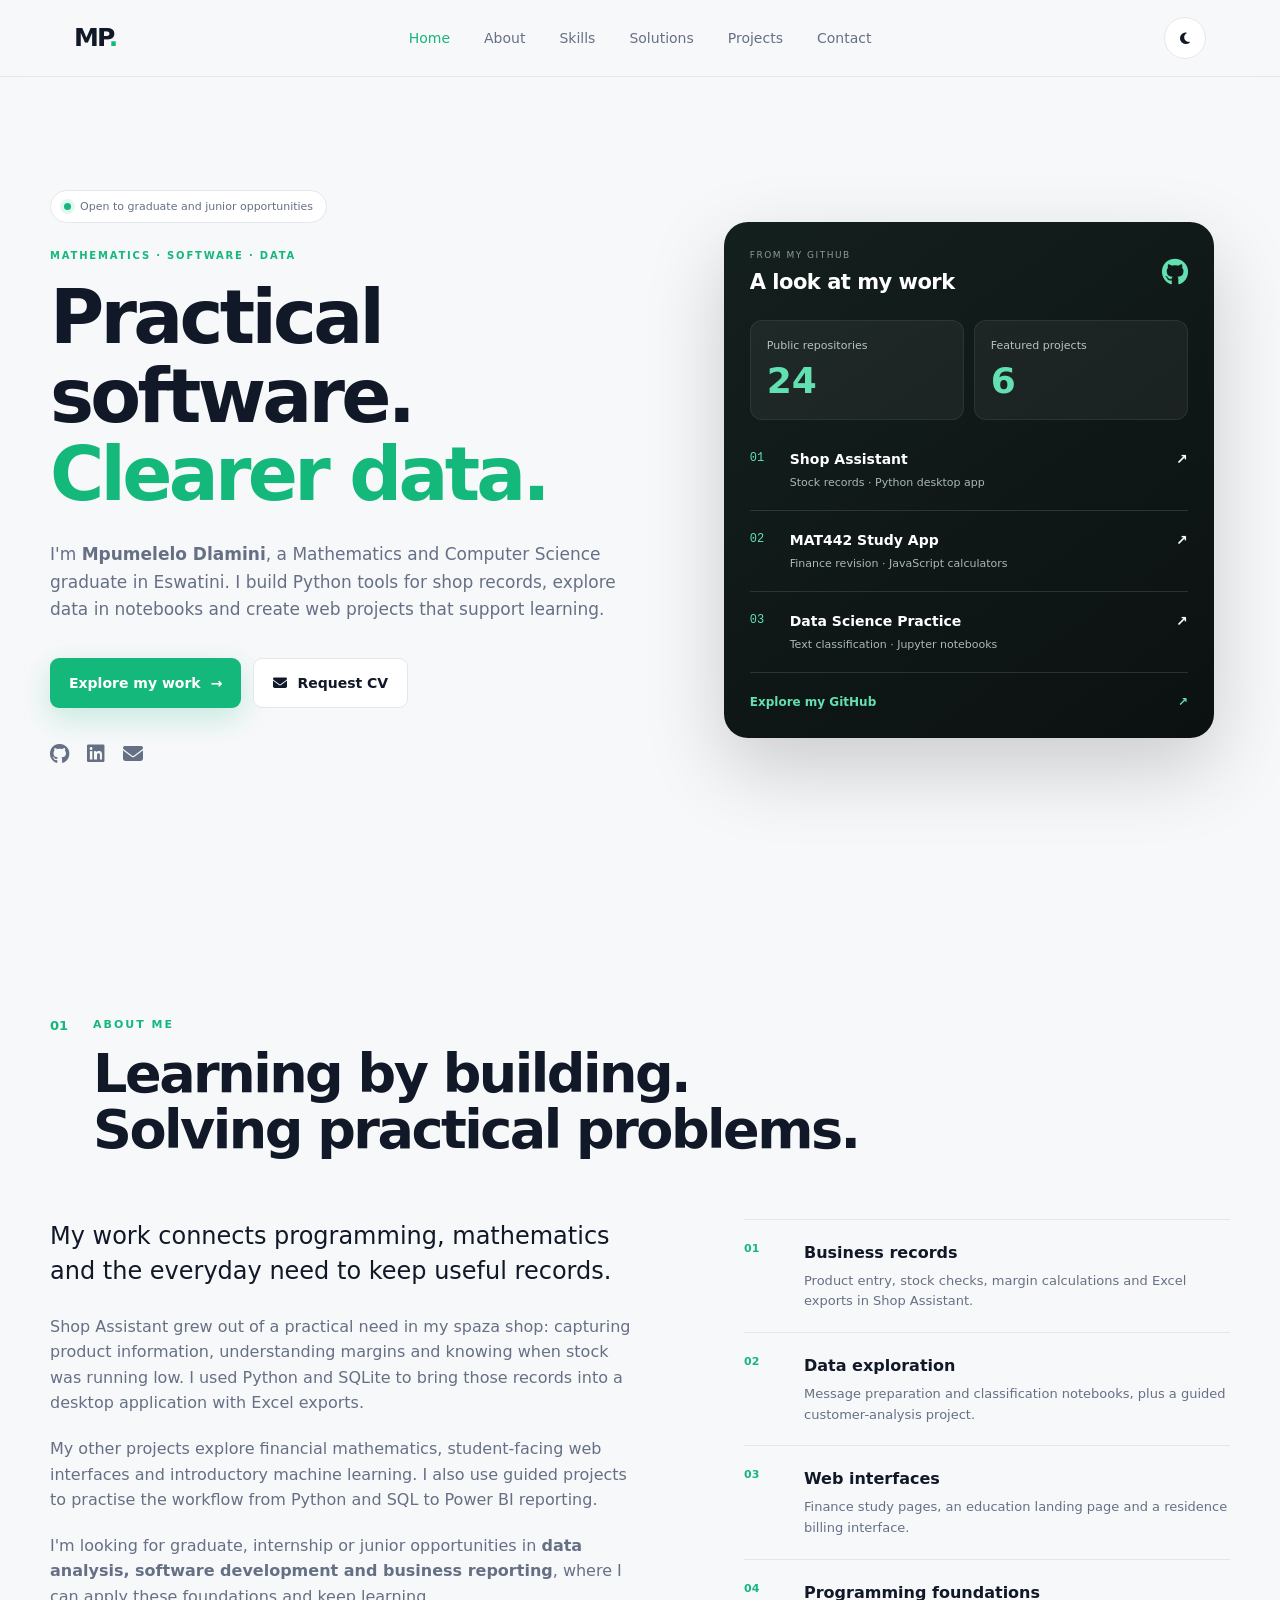
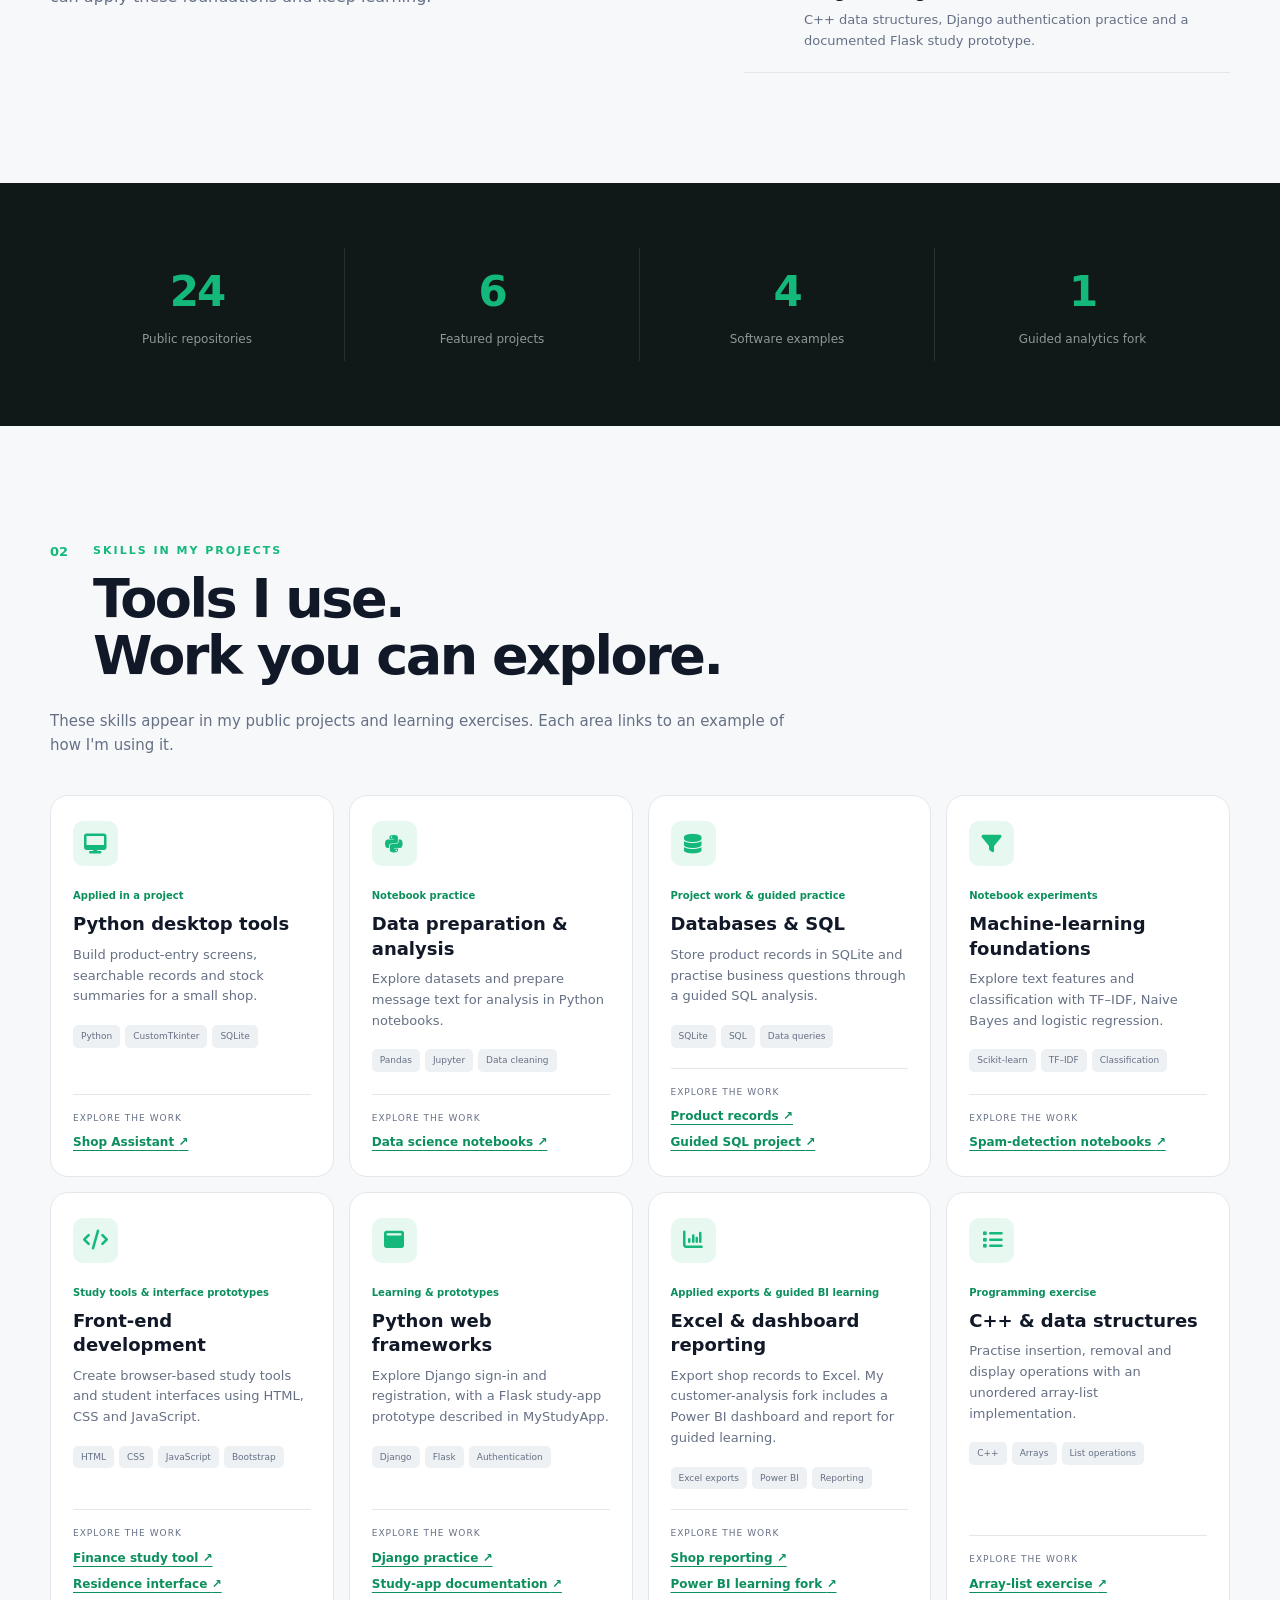
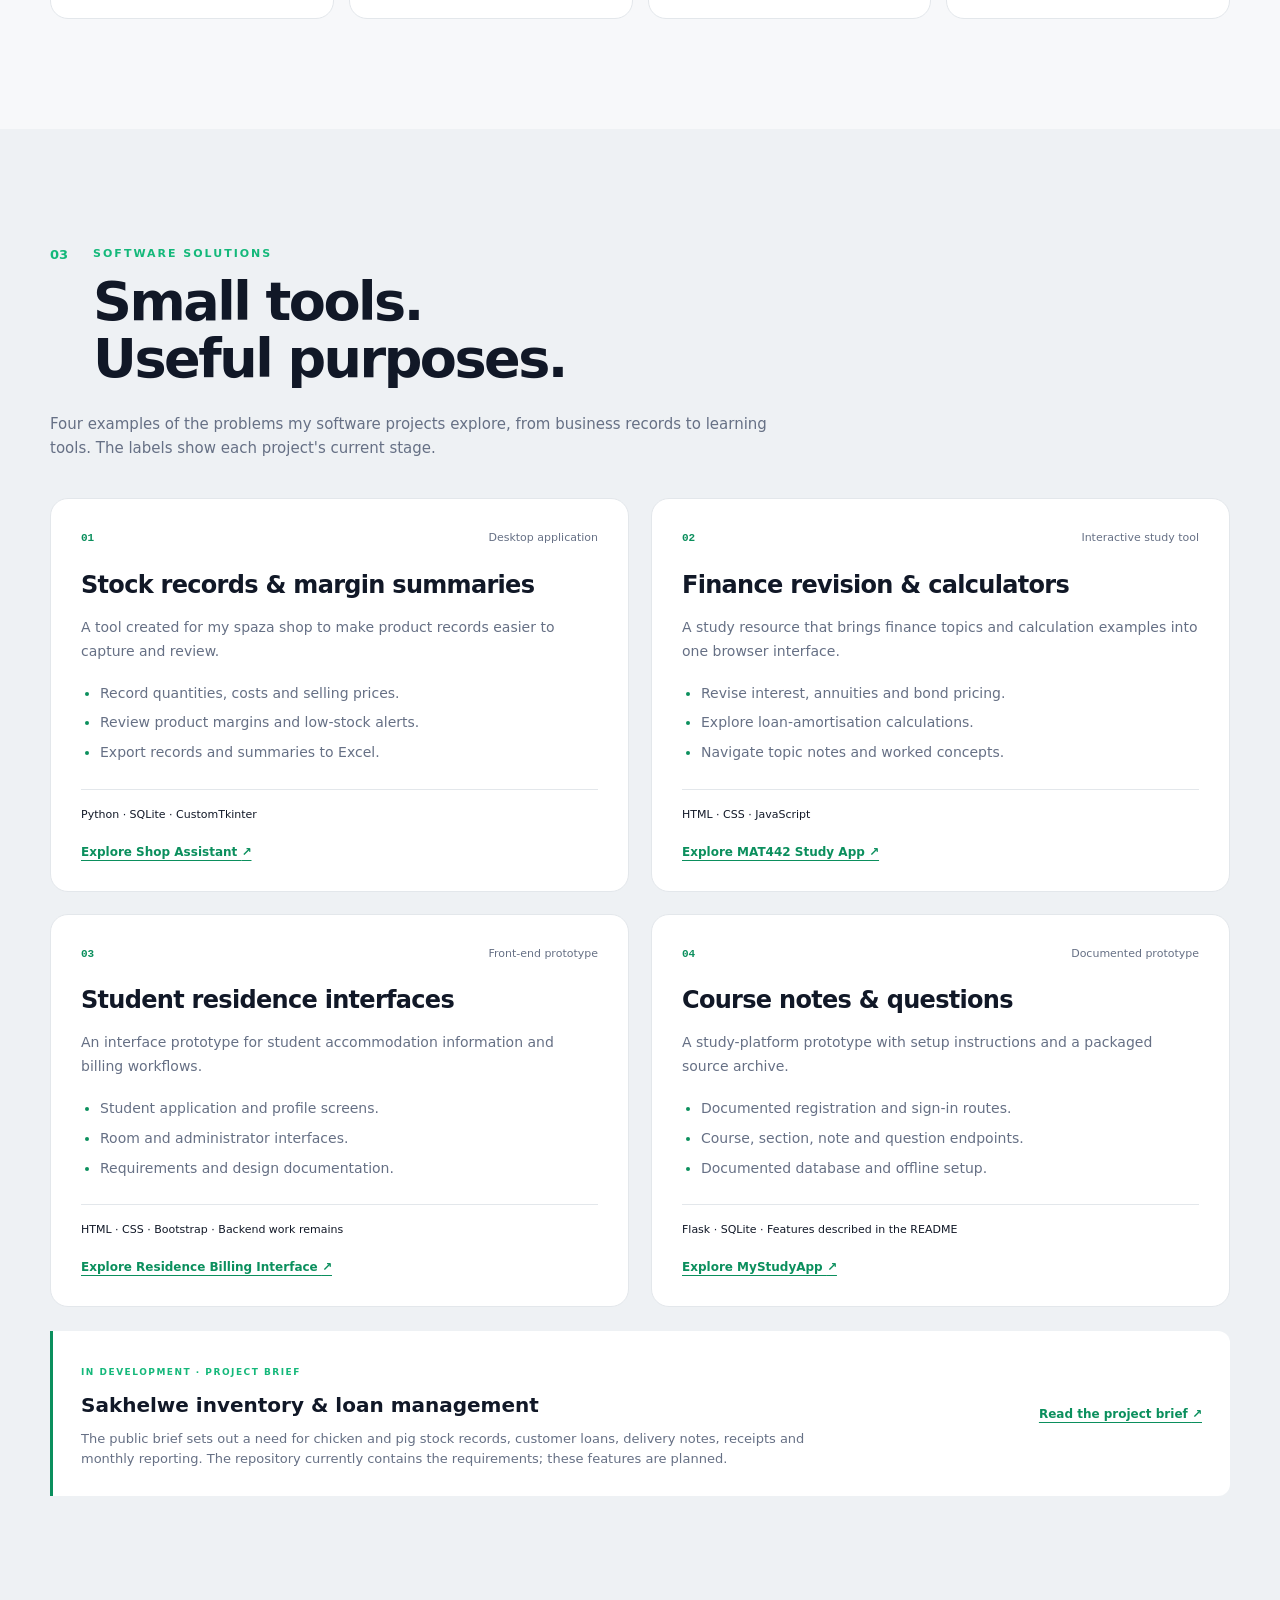
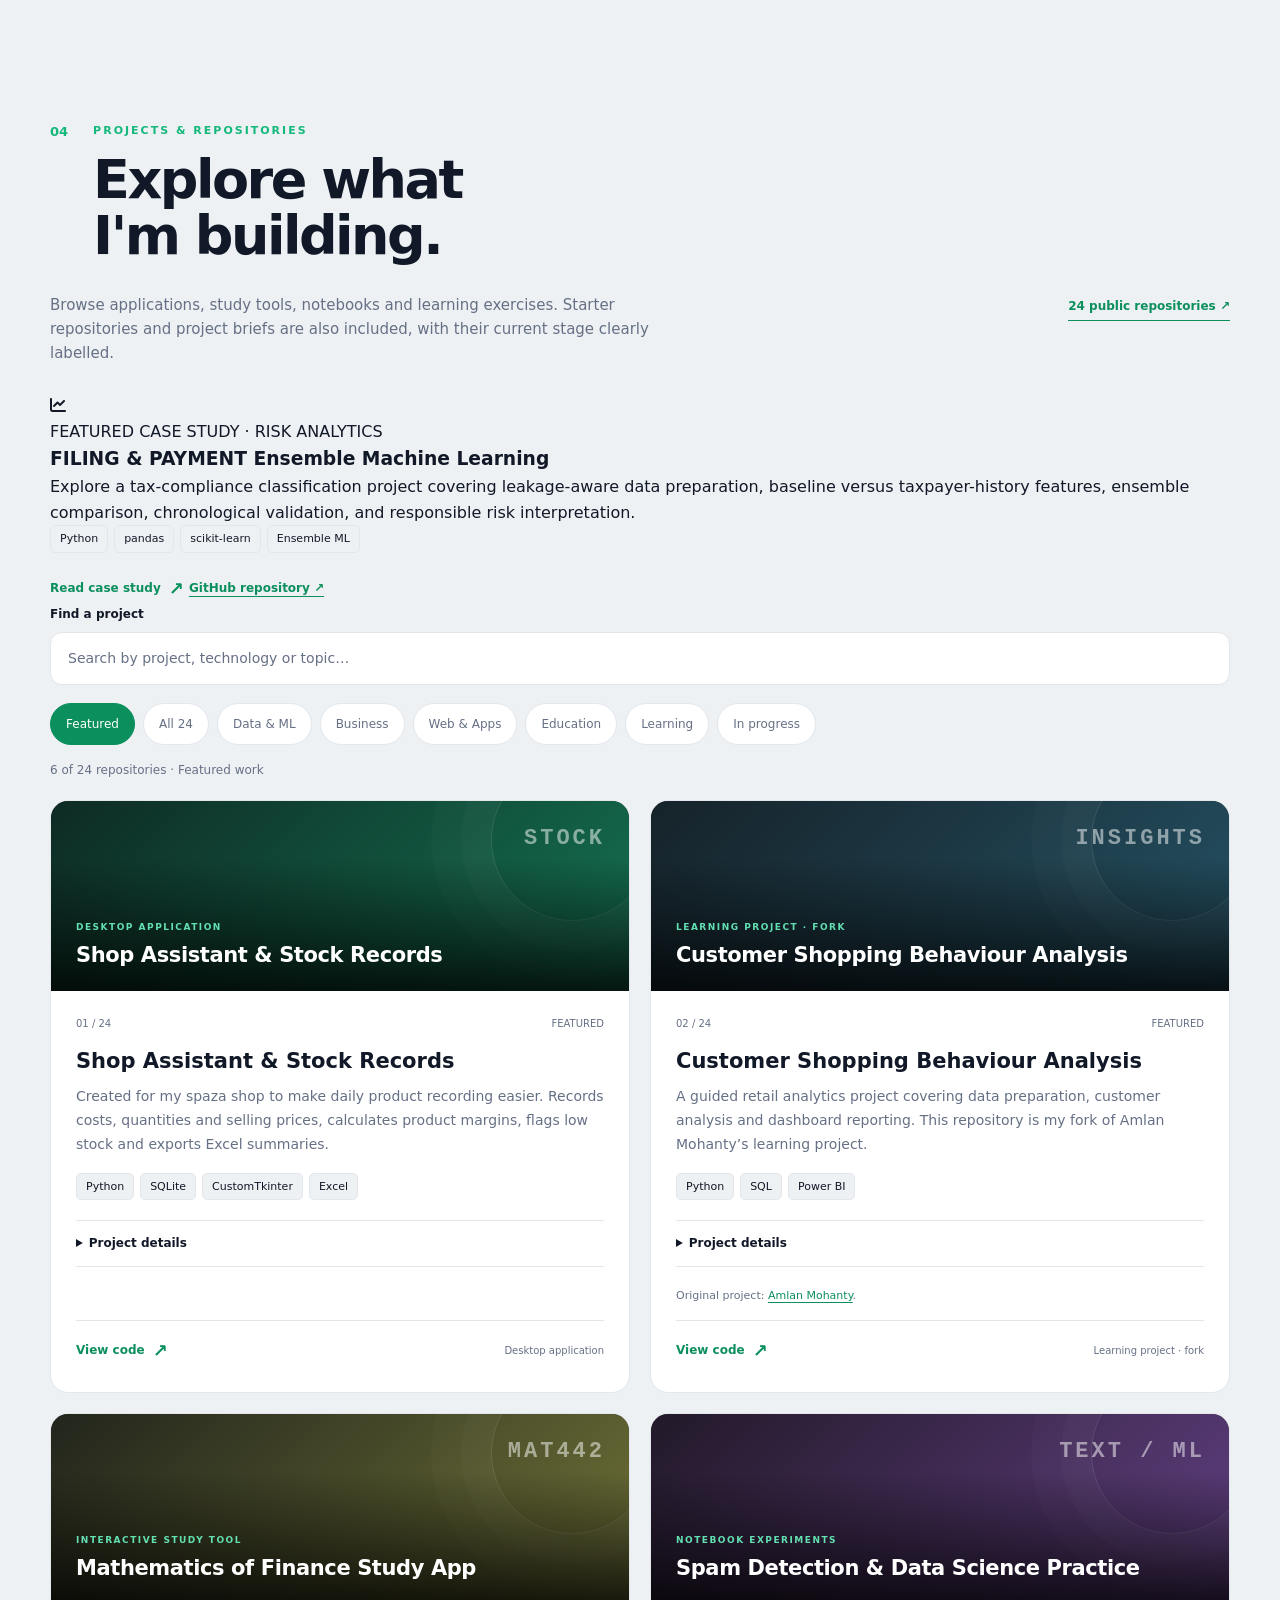
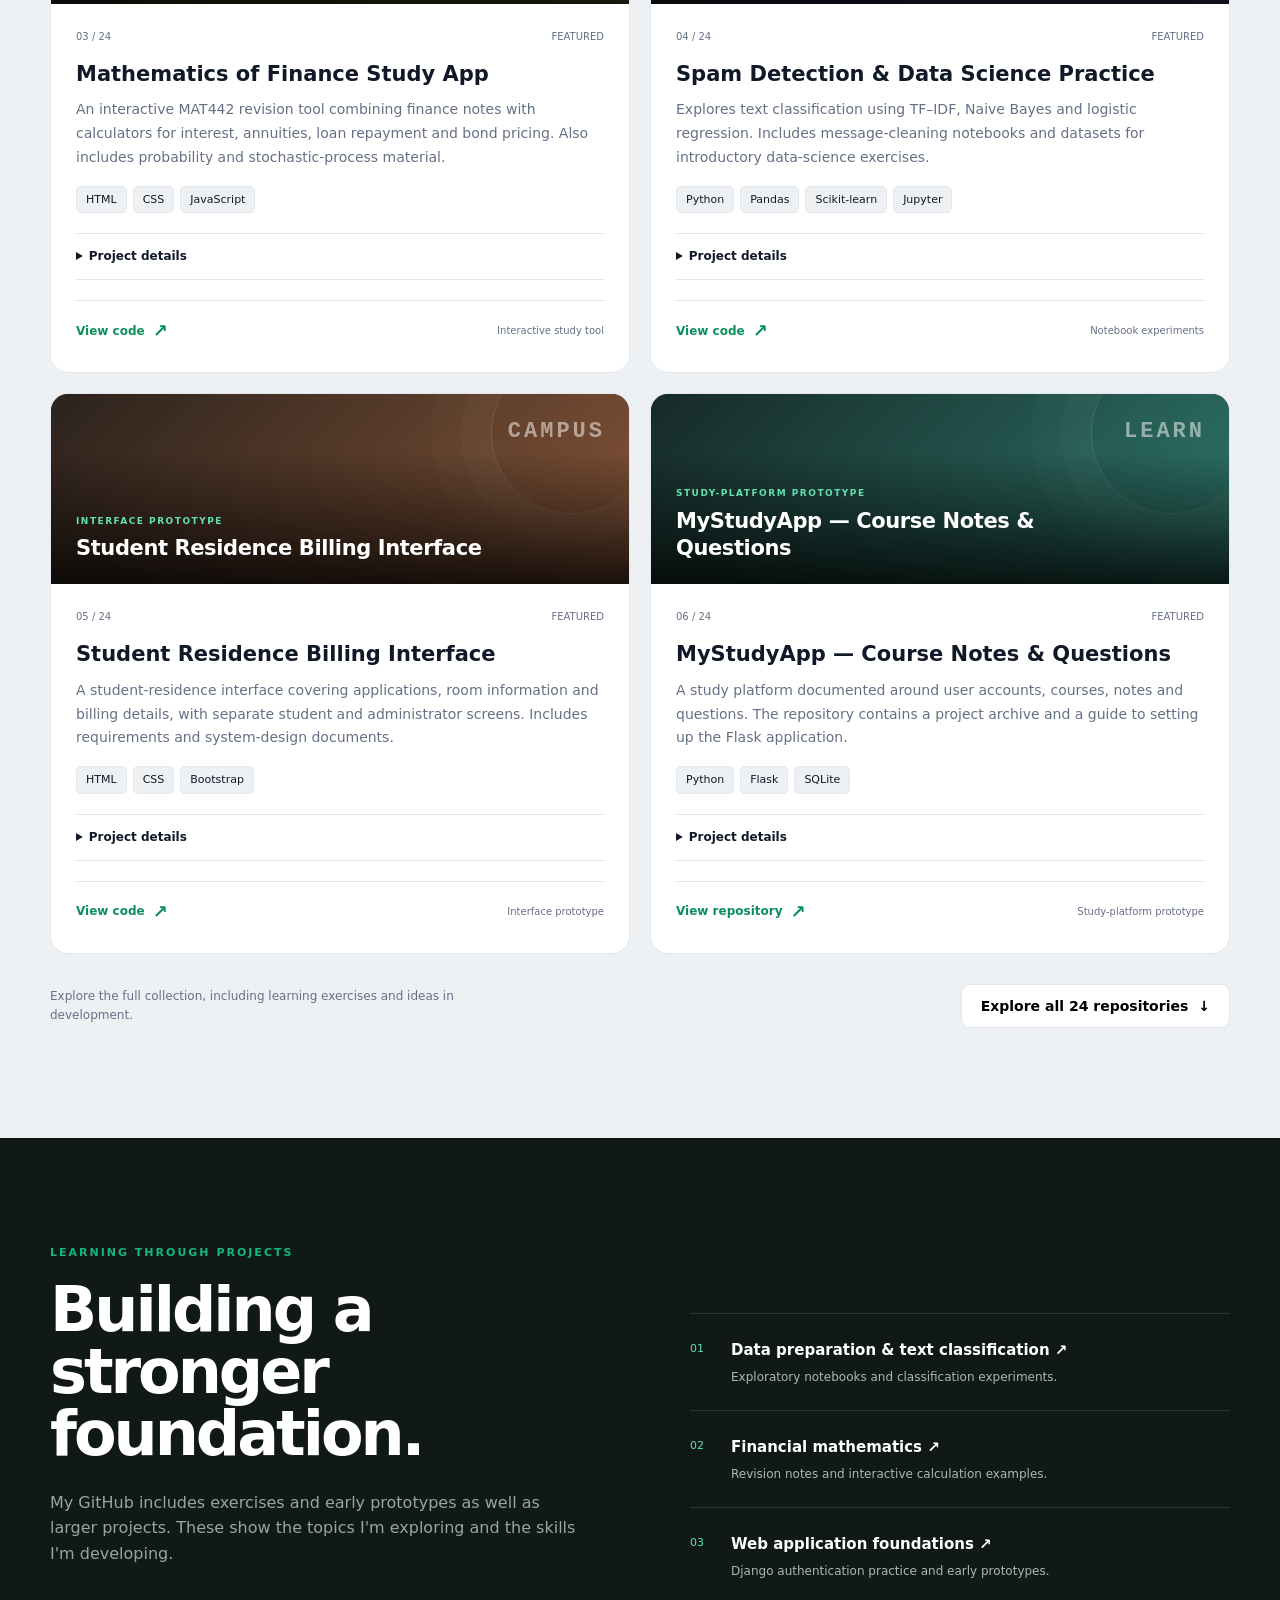
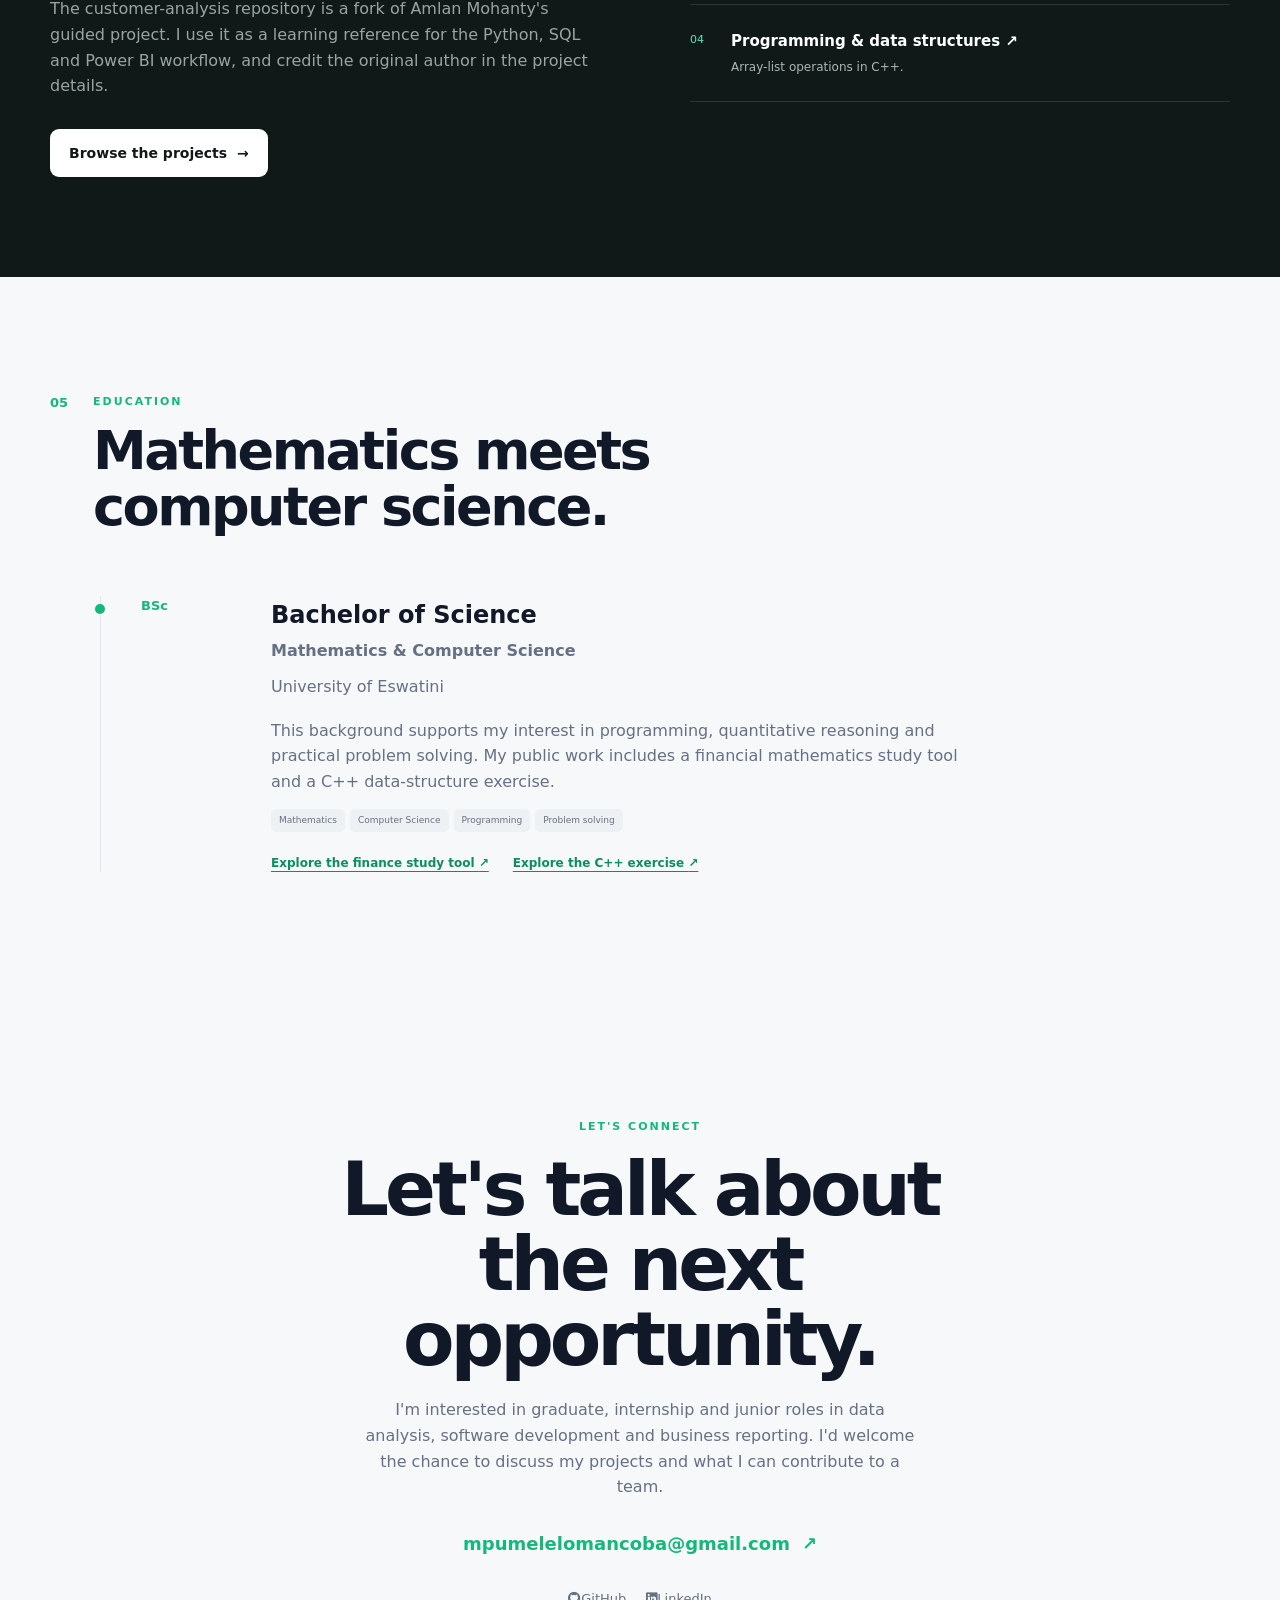
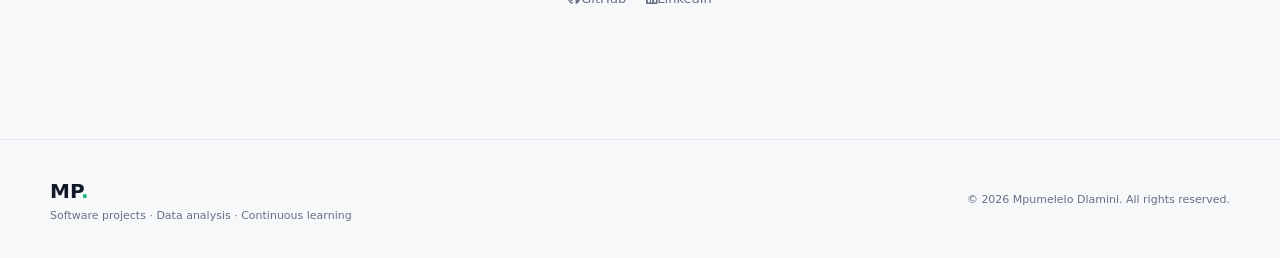
==== commit bf032fa8: "Feature FILING PAYMENT ML case study on portfolio homepage" ====
--- a/index.html
+++ b/index.html
@@ -219,6 +219,19 @@
     <div class="section-container">
         <div class="section-heading"><span class="section-number">04</span><div><span class="section-label">PROJECTS & REPOSITORIES</span><h2>Explore what<br>I'm building.</h2></div></div>
         <div class="projects-intro"><p>Browse applications, study tools, notebooks and learning exercises. Starter repositories and project briefs are also included, with their current stage clearly labelled.</p><a class="repository-profile" href="https://github.com/mpumelelo810?tab=repositories" target="_blank" rel="noopener noreferrer">24 public repositories <span aria-hidden="true">↗</span></a></div>
+        <article class="case-study-feature" aria-labelledby="filing-case-title">
+            <div class="case-study-feature-icon" aria-hidden="true"><i class="fas fa-chart-line"></i></div>
+            <div class="case-study-feature-copy">
+                <span class="case-study-feature-label">FEATURED CASE STUDY · RISK ANALYTICS</span>
+                <h3 id="filing-case-title">FILING &amp; PAYMENT Ensemble Machine Learning</h3>
+                <p>Explore a tax-compliance classification project covering leakage-aware data preparation, baseline versus taxpayer-history features, ensemble comparison, chronological validation, and responsible risk interpretation.</p>
+                <div class="project-tags"><span>Python</span><span>pandas</span><span>scikit-learn</span><span>Ensemble ML</span></div>
+            </div>
+            <div class="case-study-feature-actions">
+                <a class="project-link" href="filing-payment.html">Read case study <span aria-hidden="true">↗</span></a>
+                <a class="evidence-link" href="https://github.com/mpumelelo810/Ml-datacleaning" target="_blank" rel="noopener noreferrer">GitHub repository <span aria-hidden="true">↗</span></a>
+            </div>
+        </article>
         <div class="project-tools" hidden>
             <label class="project-search-label" for="projectSearch">Find a project</label>
             <input id="projectSearch" class="project-search" type="search" placeholder="Search by project, technology or topic…" autocomplete="off" aria-controls="projectsGrid">
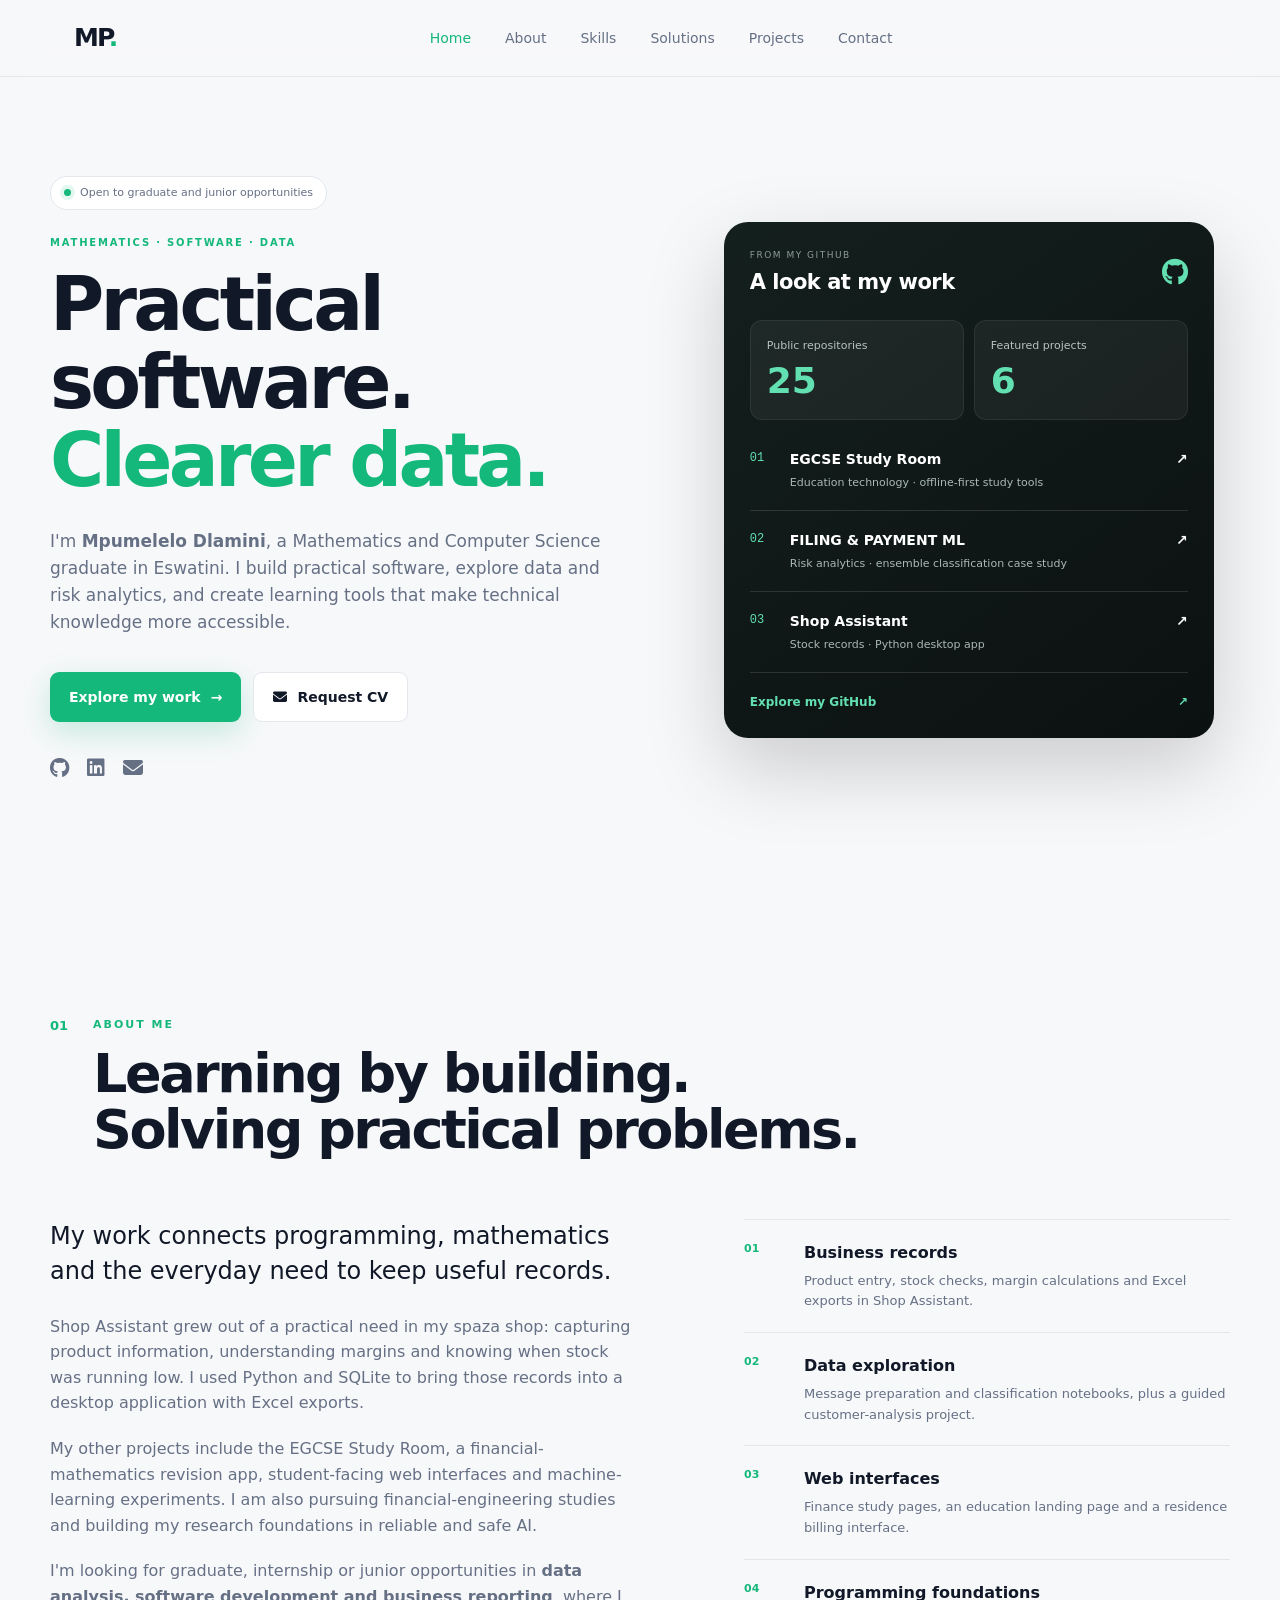
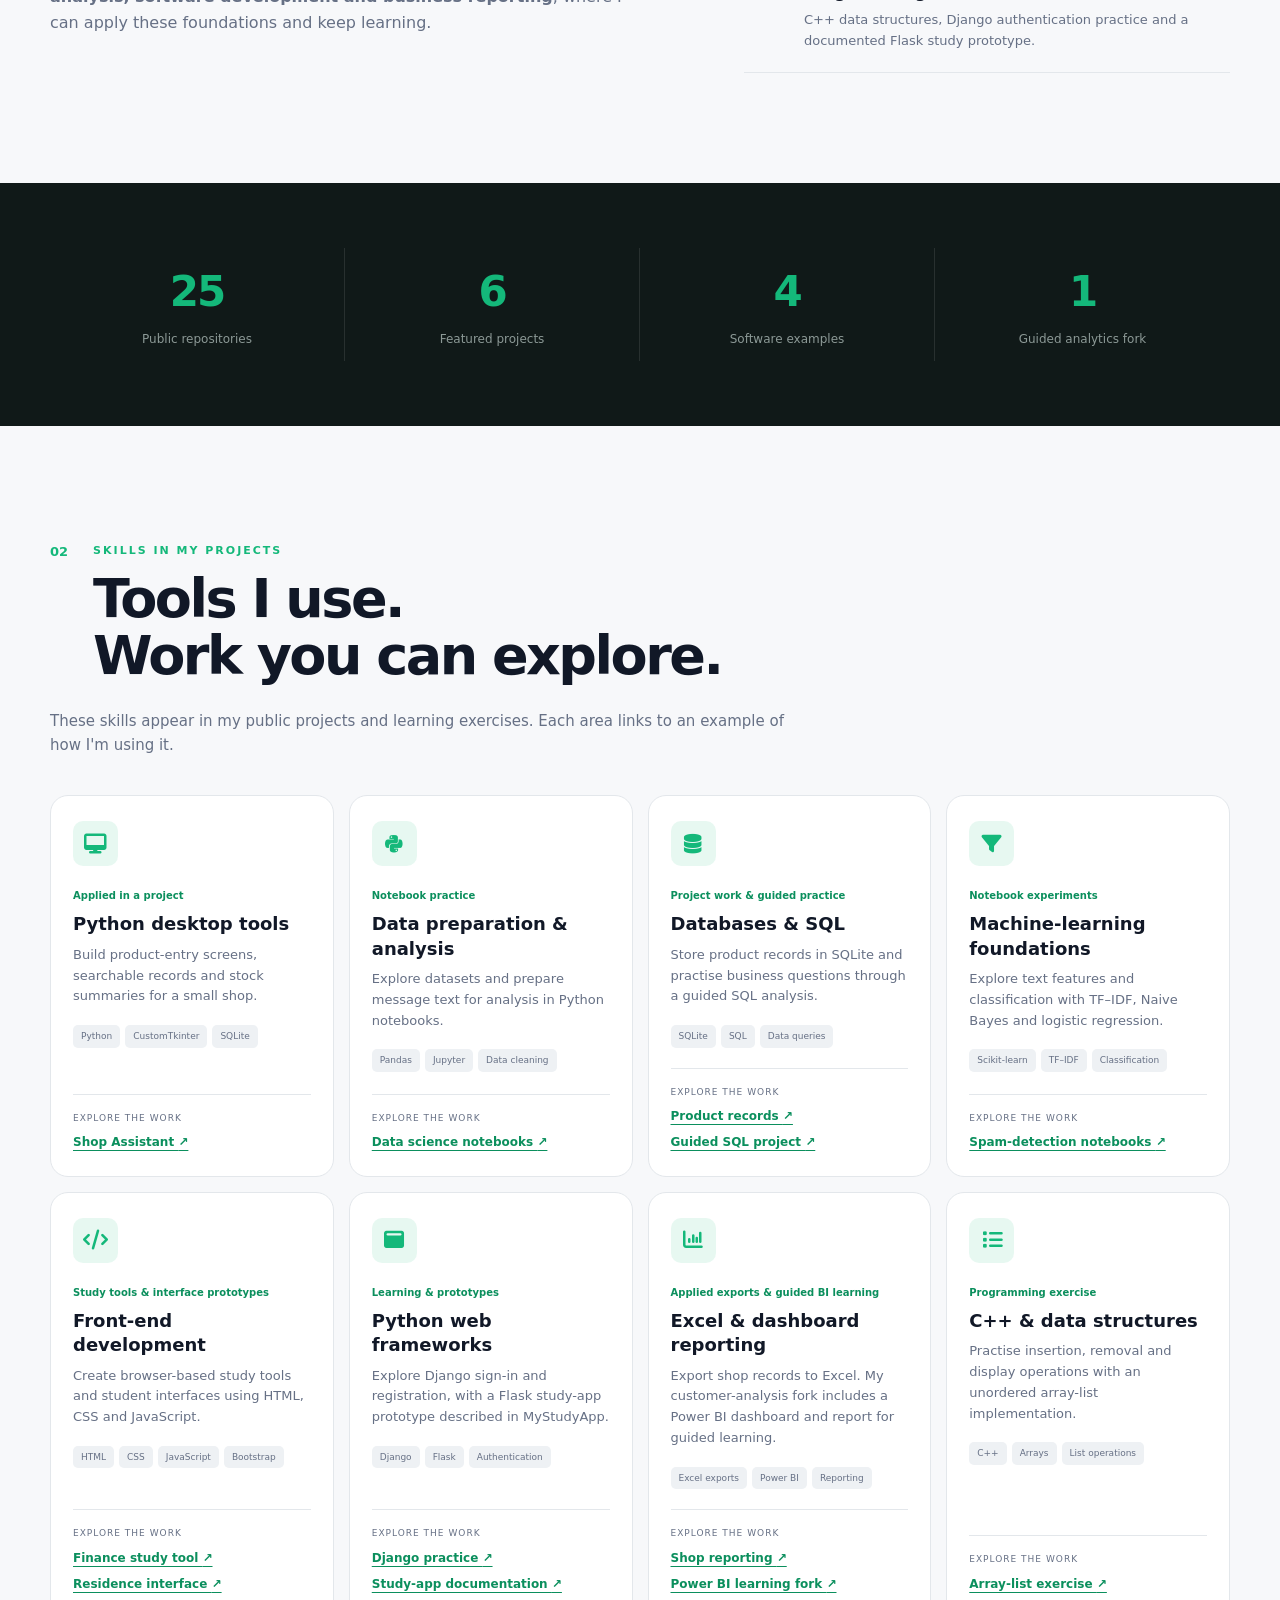
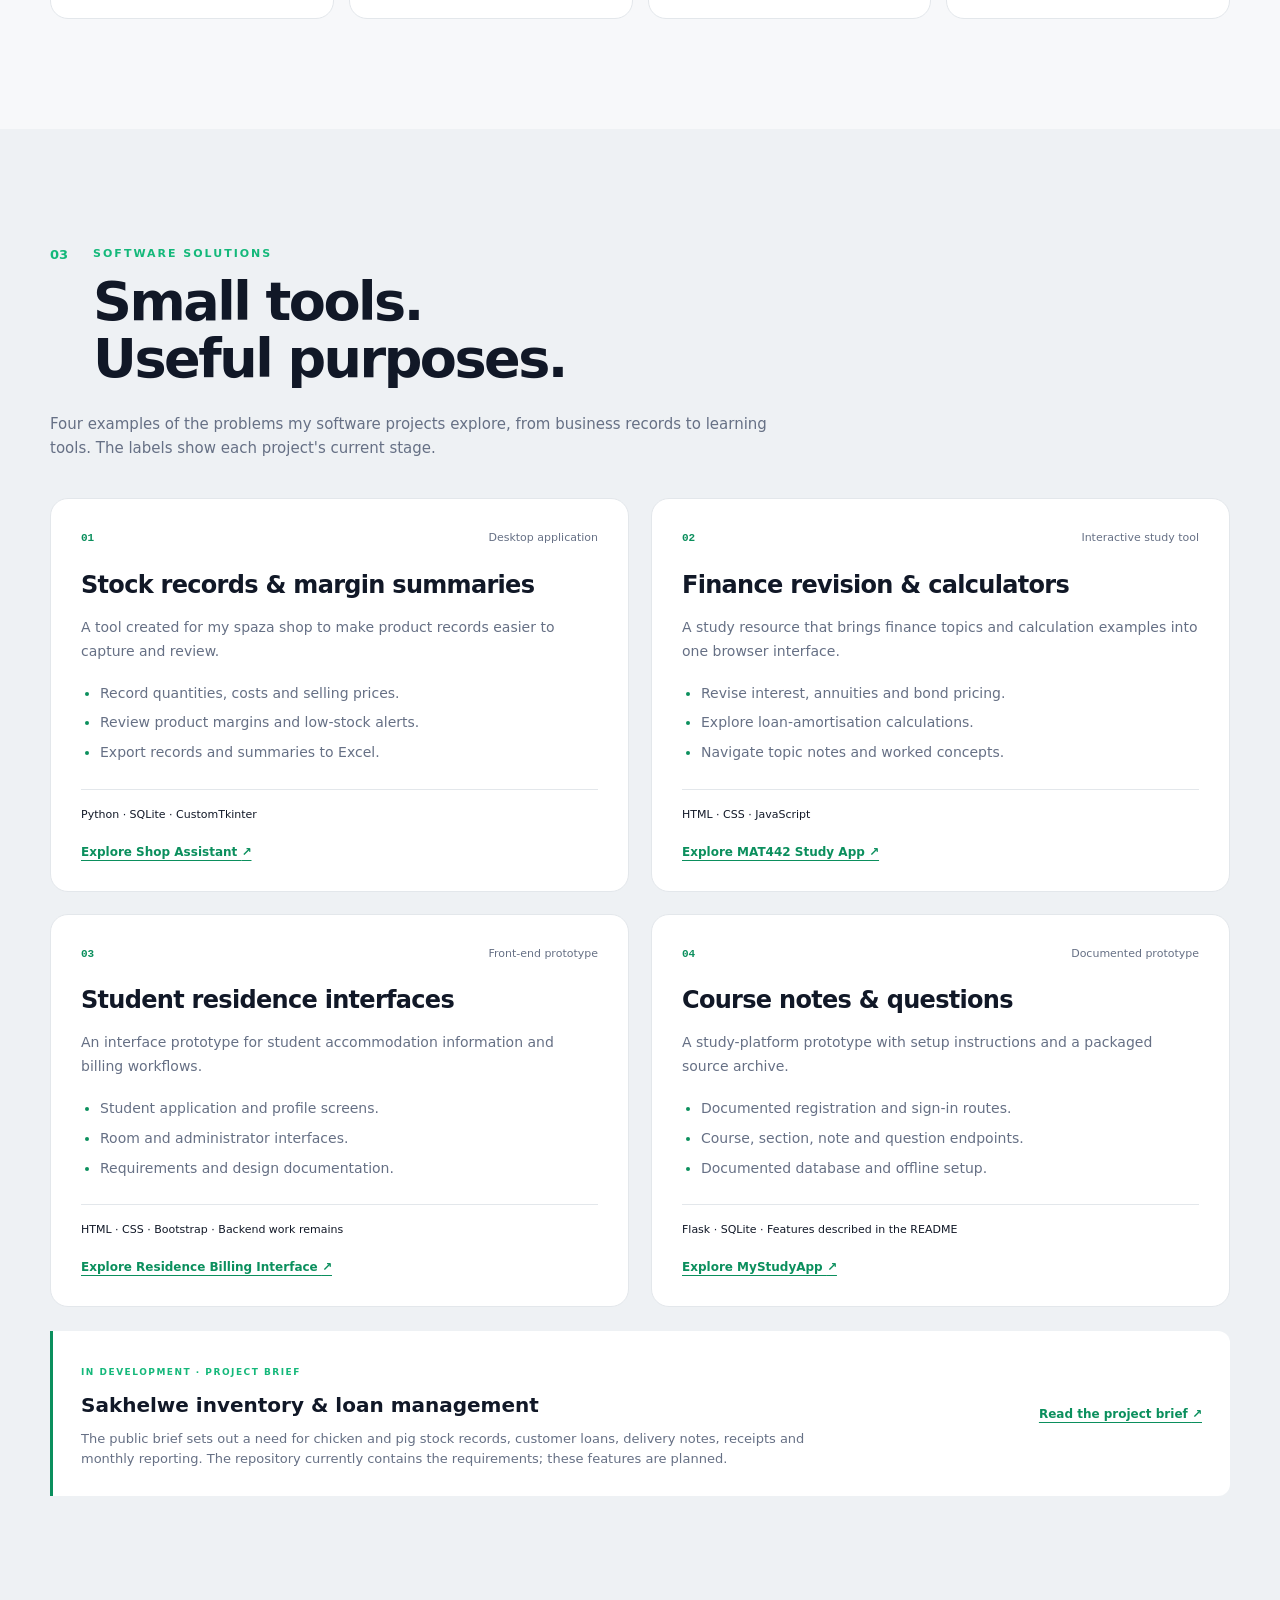
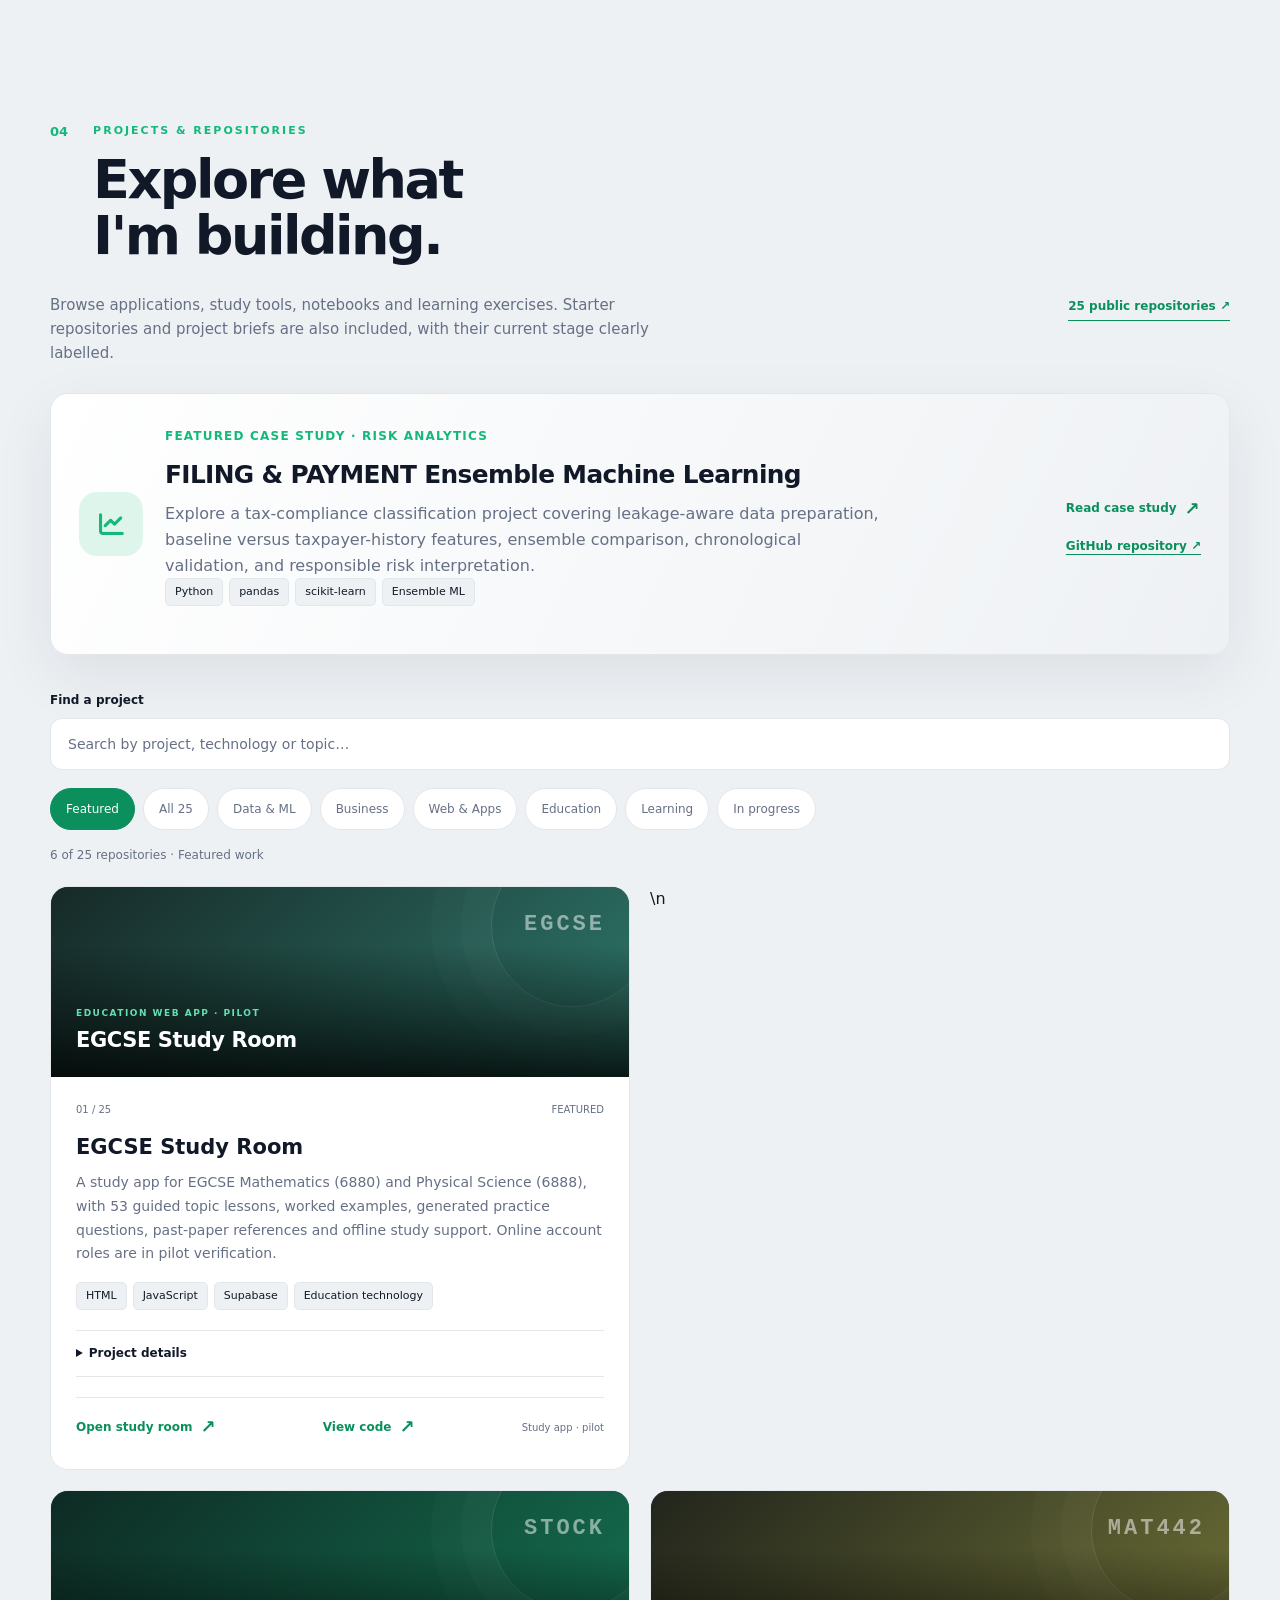
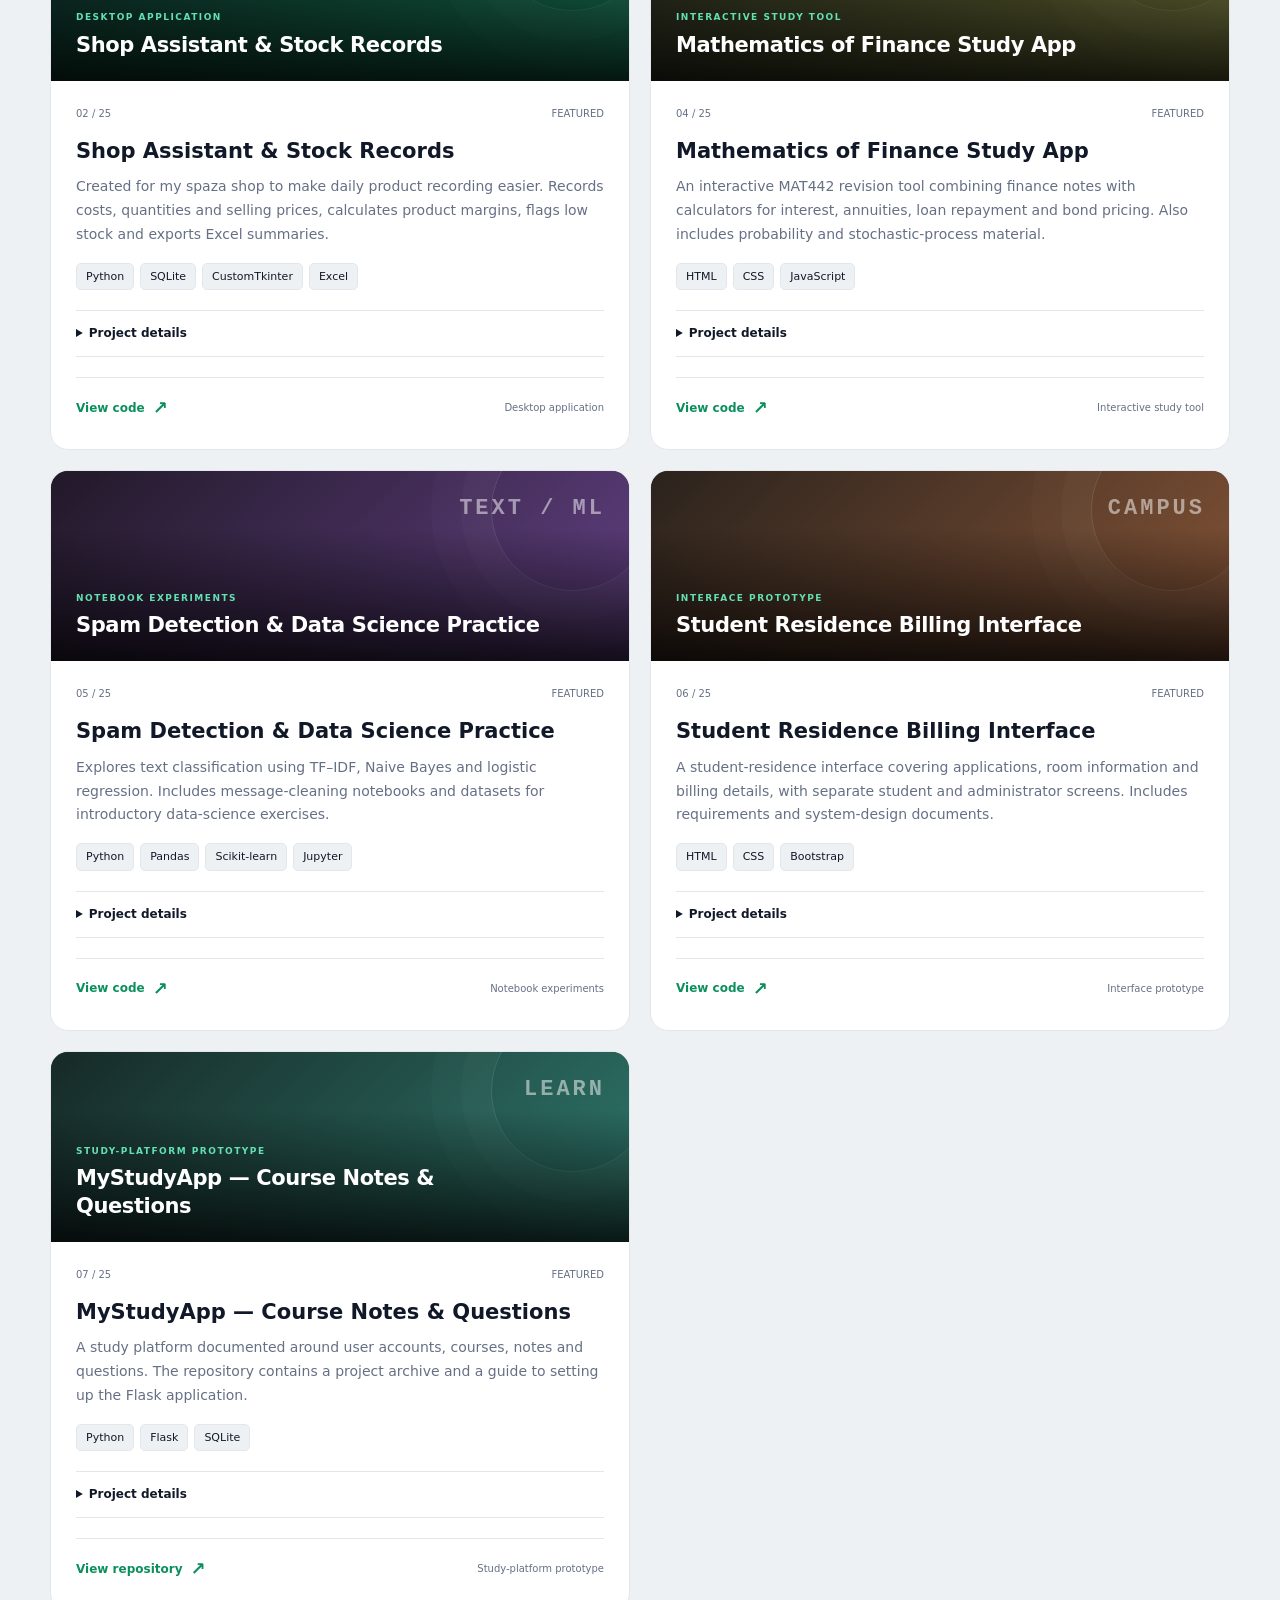
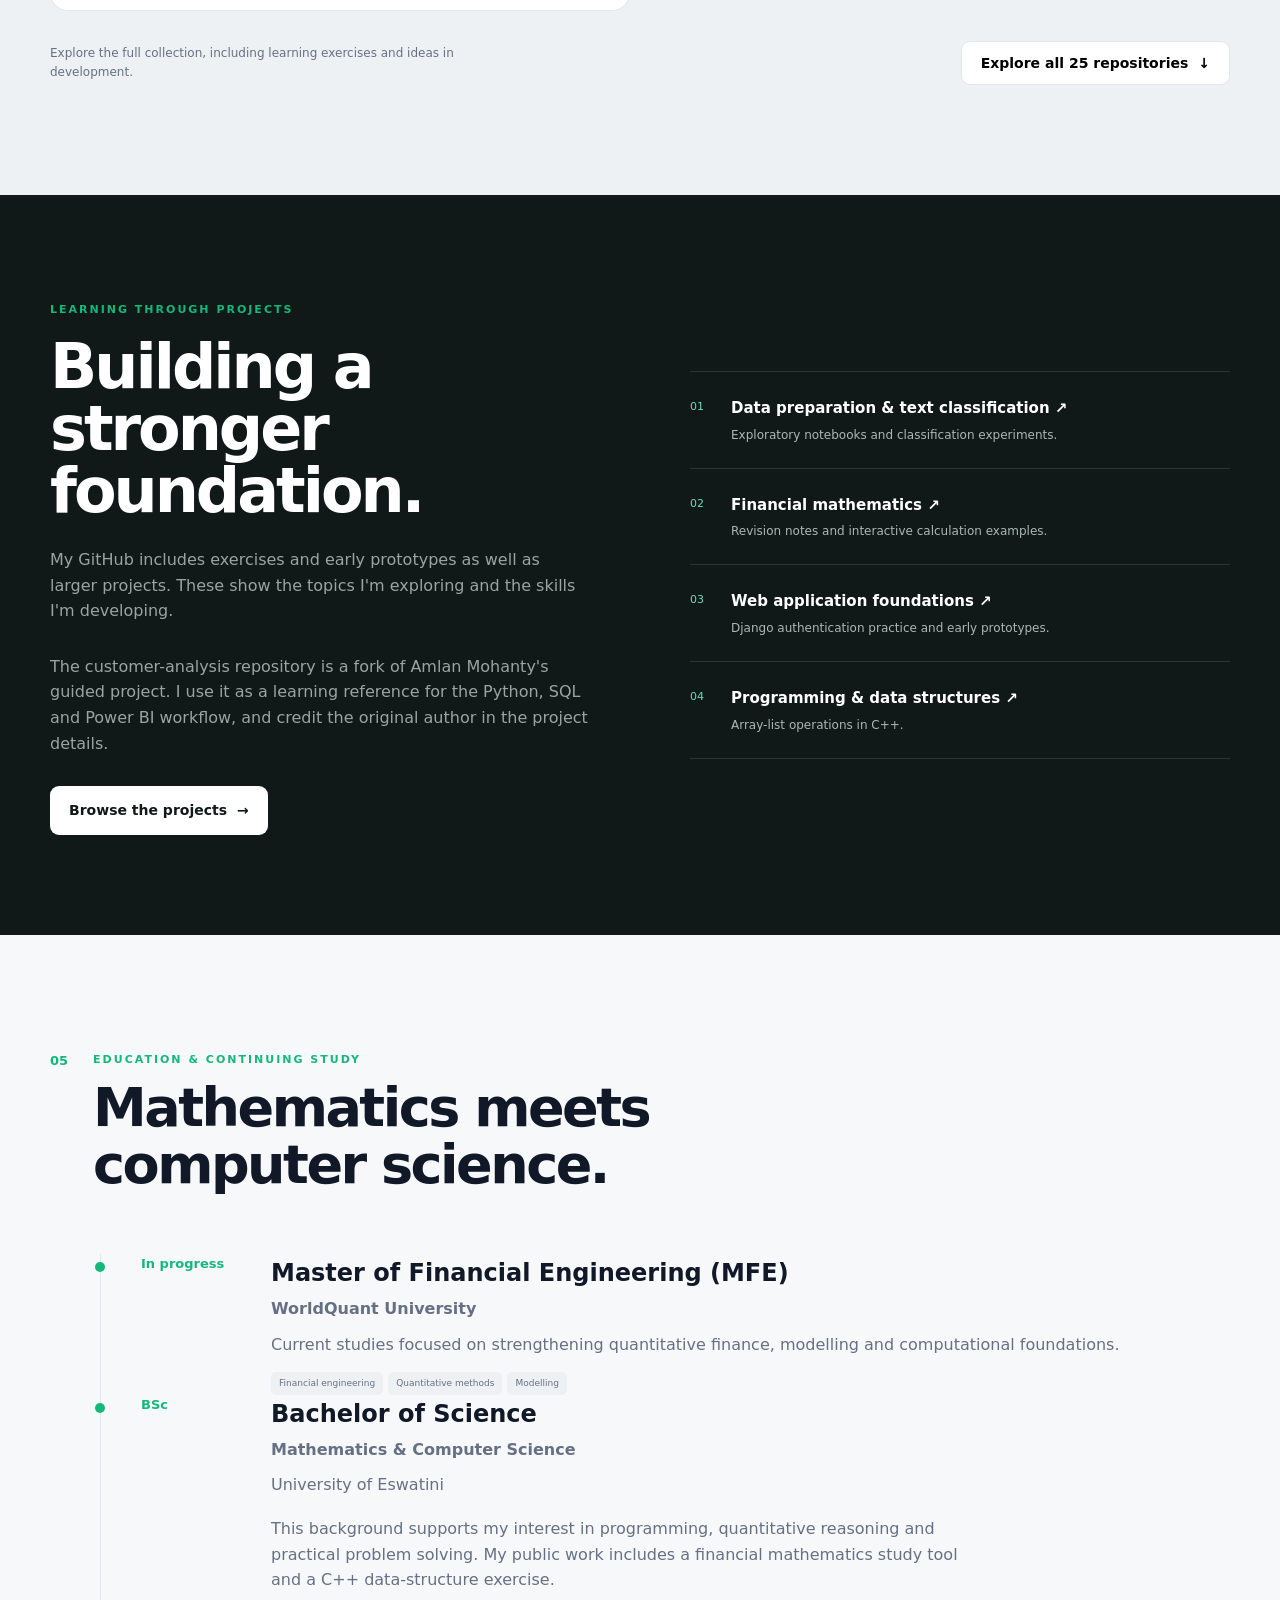
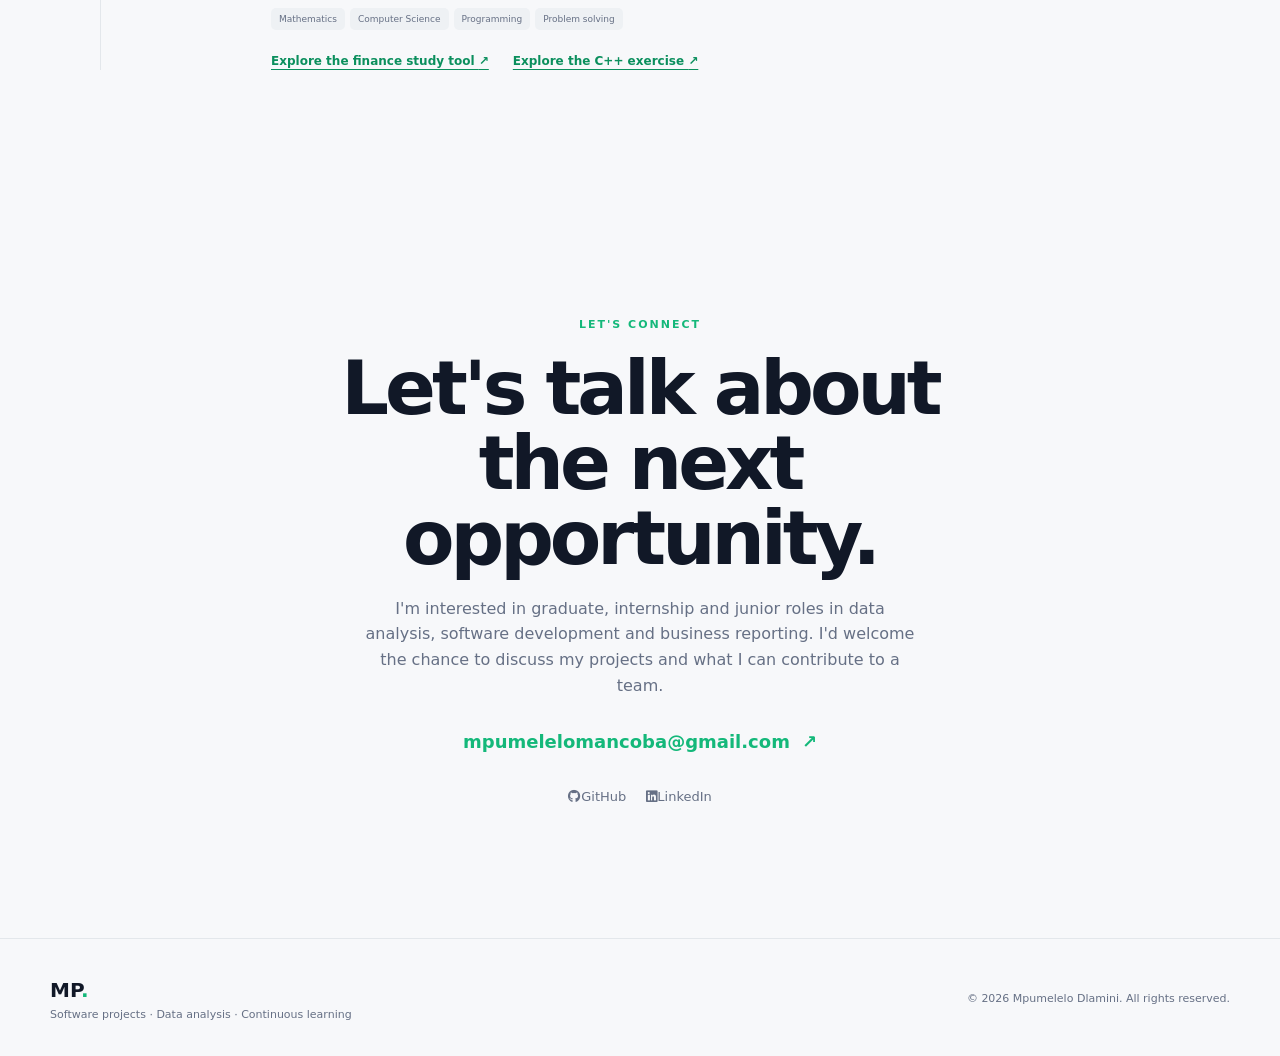
==== commit 74829f46: "Refresh portfolio with EGCSE and financial engineering work" ====
--- a/index.html
+++ b/index.html
@@ -5,11 +5,11 @@
     <meta name="viewport" content="width=device-width, initial-scale=1.0">
 
     <meta name="description"
-          content="Mpumelelo Dlamini — Mathematics and Computer Science graduate. Explore Python desktop tools, data analysis, web prototypes and financial mathematics study projects.">
+          content="Mpumelelo Dlamini — Mathematics and Computer Science graduate exploring data analysis, risk analytics, financial mathematics, software and educational technology.">
 
     <meta name="author" content="Mpumelelo Mancoba Dlamini">
 
-    <title>Mpumelelo Dlamini | Software &amp; Data Projects</title>
+    <title>Mpumelelo Dlamini | Data, Risk &amp; Software Projects</title>
 
     <link rel="stylesheet"
           href="https://cdnjs.cloudflare.com/ajax/libs/font-awesome/6.5.2/css/all.min.css">
@@ -18,7 +18,7 @@
 <noscript><style>.project-card,.skill-card,.fact,.timeline-item{opacity:1;transform:none}</style></noscript>
 </head>
 
-<body>
+<body class="dark">
 <a class="skip-link" href="#main">Skip to content</a>
 
 <!-- ================= NAVIGATION ================= -->
@@ -44,11 +44,7 @@
 
         <div class="nav-actions">
 
-            <button id="themeToggle" aria-label="Toggle dark mode">
-                <i class="fas fa-moon"></i>
-            </button>
-
-            <button id="menuToggle" class="menu-toggle" type="button" aria-label="Open navigation" aria-expanded="false" aria-controls="navMenu">
+<button id="menuToggle" class="menu-toggle" type="button" aria-label="Open navigation" aria-expanded="false" aria-controls="navMenu">
                 <i class="fas fa-bars"></i>
             </button>
 
@@ -68,7 +64,7 @@
             <div class="availability"><span aria-hidden="true"></span>Open to graduate and junior opportunities</div>
             <p class="eyebrow">MATHEMATICS · SOFTWARE · DATA</p>
             <h1>Practical software.<br><span>Clearer data.</span></h1>
-            <p class="hero-description">I'm <strong>Mpumelelo Dlamini</strong>, a Mathematics and Computer Science graduate in Eswatini. I build Python tools for shop records, explore data in notebooks and create web projects that support learning.</p>
+            <p class="hero-description">I'm <strong>Mpumelelo Dlamini</strong>, a Mathematics and Computer Science graduate in Eswatini. I build practical software, explore data and risk analytics, and create learning tools that make technical knowledge more accessible.</p>
             <div class="hero-buttons">
                 <a href="#projects" class="btn btn-primary">Explore my work <span aria-hidden="true">→</span></a>
                 <a href="mailto:mpumelelomancoba@gmail.com?subject=CV%20request" class="btn btn-secondary"><i class="fas fa-envelope" aria-hidden="true"></i>Request CV</a>
@@ -83,13 +79,13 @@
             <div class="analytics-card github-snapshot">
                 <div class="card-header"><div><span class="small-label">FROM MY GITHUB</span><h2 id="githubSnapshotTitle">A look at my work</h2></div><i class="fab fa-github snapshot-icon" aria-hidden="true"></i></div>
                 <div class="metric-grid">
-                    <div class="metric"><span>Public repositories</span><strong>24</strong></div>
+                    <div class="metric"><span>Public repositories</span><strong>25</strong></div>
                     <div class="metric"><span>Featured projects</span><strong>6</strong></div>
                 </div>
                 <ul class="snapshot-projects">
-                    <li><span class="snapshot-mark" aria-hidden="true">01</span><div><a class="snapshot-link" href="https://github.com/mpumelelo810/Shop_Asistant" target="_blank" rel="noopener noreferrer">Shop Assistant <span aria-hidden="true">↗</span></a><p>Stock records · Python desktop app</p></div></li>
-                    <li><span class="snapshot-mark" aria-hidden="true">02</span><div><a class="snapshot-link" href="https://github.com/mpumelelo810/mat442.github.io" target="_blank" rel="noopener noreferrer">MAT442 Study App <span aria-hidden="true">↗</span></a><p>Finance revision · JavaScript calculators</p></div></li>
-                    <li><span class="snapshot-mark" aria-hidden="true">03</span><div><a class="snapshot-link" href="https://github.com/mpumelelo810/OIBSIP" target="_blank" rel="noopener noreferrer">Data Science Practice <span aria-hidden="true">↗</span></a><p>Text classification · Jupyter notebooks</p></div></li>
+                    <li><span class="snapshot-mark" aria-hidden="true">01</span><div><a class="snapshot-link" href="https://github.com/mpumelelo810/EGCSE_STUDY-ROOM_TEACHER_-_STUDENTS" target="_blank" rel="noopener noreferrer">EGCSE Study Room <span aria-hidden="true">↗</span></a><p>Education technology · offline-first study tools</p></div></li>
+                    <li><span class="snapshot-mark" aria-hidden="true">02</span><div><a class="snapshot-link" href="filing-payment.html">FILING &amp; PAYMENT ML <span aria-hidden="true">↗</span></a><p>Risk analytics · ensemble classification case study</p></div></li>
+                    <li><span class="snapshot-mark" aria-hidden="true">03</span><div><a class="snapshot-link" href="https://github.com/mpumelelo810/Shop_Asistant" target="_blank" rel="noopener noreferrer">Shop Assistant <span aria-hidden="true">↗</span></a><p>Stock records · Python desktop app</p></div></li>
                 </ul>
                 <a class="snapshot-footer" href="https://github.com/mpumelelo810?tab=repositories" target="_blank" rel="noopener noreferrer">Explore my GitHub <span aria-hidden="true">↗</span></a>
             </div>
@@ -107,7 +103,7 @@
             <div class="about-text">
                 <p class="large-text">My work connects programming, mathematics and the everyday need to keep useful records.</p>
                 <p>Shop Assistant grew out of a practical need in my spaza shop: capturing product information, understanding margins and knowing when stock was running low. I used Python and SQLite to bring those records into a desktop application with Excel exports.</p>
-                <p>My other projects explore financial mathematics, student-facing web interfaces and introductory machine learning. I also use guided projects to practise the workflow from Python and SQL to Power BI reporting.</p>
+                <p>My other projects include the EGCSE Study Room, a financial-mathematics revision app, student-facing web interfaces and machine-learning experiments. I am also pursuing financial-engineering studies and building my research foundations in reliable and safe AI.</p>
                 <p>I'm looking for graduate, internship or junior opportunities in <strong>data analysis, software development and business reporting</strong>, where I can apply these foundations and keep learning.</p>
             </div>
             <div class="about-facts"><div class="fact"><span>01</span><div><strong>Business records</strong><p>Product entry, stock checks, margin calculations and Excel exports in Shop Assistant.</p></div></div><div class="fact"><span>02</span><div><strong>Data exploration</strong><p>Message preparation and classification notebooks, plus a guided customer-analysis project.</p></div></div><div class="fact"><span>03</span><div><strong>Web interfaces</strong><p>Finance study pages, an education landing page and a residence billing interface.</p></div></div><div class="fact"><span>04</span><div><strong>Programming foundations</strong><p>C++ data structures, Django authentication practice and a documented Flask study prototype.</p></div></div></div>
@@ -120,7 +116,7 @@
 
 <section class="stats-section" aria-label="Portfolio at a glance">
     <div class="stats-container">
-        <div class="stat"><strong data-count="24" data-suffix="">24</strong><span>Public repositories</span></div>
+        <div class="stat"><strong data-count="25" data-suffix="">24</strong><span>Public repositories</span></div>
         <div class="stat"><strong data-count="6" data-suffix="">6</strong><span>Featured projects</span></div>
         <div class="stat"><strong data-count="4" data-suffix="">4</strong><span>Software examples</span></div>
         <div class="stat"><strong data-count="1" data-suffix="">1</strong><span>Guided analytics fork</span></div>
@@ -218,7 +214,7 @@
 <section id="projects" class="section projects-section">
     <div class="section-container">
         <div class="section-heading"><span class="section-number">04</span><div><span class="section-label">PROJECTS & REPOSITORIES</span><h2>Explore what<br>I'm building.</h2></div></div>
-        <div class="projects-intro"><p>Browse applications, study tools, notebooks and learning exercises. Starter repositories and project briefs are also included, with their current stage clearly labelled.</p><a class="repository-profile" href="https://github.com/mpumelelo810?tab=repositories" target="_blank" rel="noopener noreferrer">24 public repositories <span aria-hidden="true">↗</span></a></div>
+        <div class="projects-intro"><p>Browse applications, study tools, notebooks and learning exercises. Starter repositories and project briefs are also included, with their current stage clearly labelled.</p><a class="repository-profile" href="https://github.com/mpumelelo810?tab=repositories" target="_blank" rel="noopener noreferrer">25 public repositories <span aria-hidden="true">↗</span></a></div>
         <article class="case-study-feature" aria-labelledby="filing-case-title">
             <div class="case-study-feature-icon" aria-hidden="true"><i class="fas fa-chart-line"></i></div>
             <div class="case-study-feature-copy">
@@ -236,7 +232,7 @@
             <label class="project-search-label" for="projectSearch">Find a project</label>
             <input id="projectSearch" class="project-search" type="search" placeholder="Search by project, technology or topic…" autocomplete="off" aria-controls="projectsGrid">
             <div class="project-filters" role="group" aria-label="Filter projects"><button class="filter active" type="button" data-filter="featured" aria-pressed="true" aria-controls="projectsGrid">Featured</button>
-<button class="filter" type="button" data-filter="all" aria-pressed="false" aria-controls="projectsGrid">All 24</button>
+<button class="filter" type="button" data-filter="all" aria-pressed="false" aria-controls="projectsGrid">All 25</button>
 <button class="filter" type="button" data-filter="data" aria-pressed="false" aria-controls="projectsGrid">Data &amp; ML</button>
 <button class="filter" type="button" data-filter="business" aria-pressed="false" aria-controls="projectsGrid">Business</button>
 <button class="filter" type="button" data-filter="web" aria-pressed="false" aria-controls="projectsGrid">Web &amp; Apps</button>
@@ -244,16 +240,35 @@
 <button class="filter" type="button" data-filter="learning" aria-pressed="false" aria-controls="projectsGrid">Learning</button>
 <button class="filter" type="button" data-filter="planning" aria-pressed="false" aria-controls="projectsGrid">In progress</button></div>
         </div>
-        <p id="projectCount" class="project-count" role="status" aria-live="polite">24 public repositories</p>
-        <div class="projects-grid" id="projectsGrid"><!-- Repository: Shop_Asistant -->
-        <article class="project-card" data-category="business data apps featured" data-search="shop_asistant shop assistant &amp; stock records created for my spaza shop to make daily product recording easier. records costs, quantities and selling prices, calculates product margins, flags low stock and exports excel summaries. desktop application python sqlite customtkinter excel" aria-labelledby="project-1">
+        <p id="projectCount" class="project-count" role="status" aria-live="polite">25 public repositories</p>
+        <div class="projects-grid" id="projectsGrid"><!-- Repository: EGCSE_STUDY-ROOM_TEACHER_-_STUDENTS -->
+        <article class="project-card" data-category="education web featured" data-search="egcse study room mathematics 6880 physical science 6888 teacher student moderator offline study lessons worked examples practice question generator past papers syllabus github pages supabase" aria-labelledby="project-1">
+            <div class="project-image sentiment-image" aria-hidden="true">
+                <span class="project-mark">EGCSE</span>
+                <div class="project-overlay"><span>Education web app · pilot</span><span class="project-visual-title">EGCSE Study Room</span></div>
+            </div>
+            <div class="project-content">
+                <div class="project-meta"><span>01 / 25</span><span>FEATURED</span></div>
+                <h3 id="project-1">EGCSE Study Room</h3>
+                <p class="project-description">A study app for EGCSE Mathematics (6880) and Physical Science (6888), with 53 guided topic lessons, worked examples, generated practice questions, past-paper references and offline study support. Online account roles are in pilot verification.</p>
+                <div class="project-tags" aria-label="Technologies and topics"><span>HTML</span><span>JavaScript</span><span>Supabase</span><span>Education technology</span></div>
+                <details class="project-details">
+                    <summary>Project details</summary>
+                    <div class="project-details-body"><h4>Purpose</h4><p>Help learners revise syllabus topics, practise skills and work through examples in a browser-based study room.</p>
+                    <h4>What you can explore</h4><ul><li>Mathematics and Physical Science topic guides with worked examples.</li><li>Practice-question generation and verified past-paper references.</li><li>An offline edition plus a separate online account and class-role workflow under verification.</li></ul>
+                    <p class="project-note">This is a learning resource, not a replacement for the official syllabus, teacher instruction or laboratory work.</p></div>
+                </details>
+                <div class="project-links"><a href="https://mpumelelo810.github.io/EGCSE_STUDY-ROOM_TEACHER_-_STUDENTS/" target="_blank" rel="noopener noreferrer" class="project-link">Open study room <span aria-hidden="true">↗</span></a><a href="https://github.com/mpumelelo810/EGCSE_STUDY-ROOM_TEACHER_-_STUDENTS" target="_blank" rel="noopener noreferrer" class="project-link">View code <span aria-hidden="true">↗</span></a><span class="repo-status">Study app · pilot</span></div>
+            </div>
+        </article>\n        <!-- Repository: Shop_Asistant -->
+        <article class="project-card" data-category="business data apps featured" data-search="shop_asistant shop assistant &amp; stock records created for my spaza shop to make daily product recording easier. records costs, quantities and selling prices, calculates product margins, flags low stock and exports excel summaries. desktop application python sqlite customtkinter excel" aria-labelledby="project-2">
             <div class="project-image sales-image" aria-hidden="true">
                 <span class="project-mark">STOCK</span>
                 <div class="project-overlay"><span>Desktop application</span><span class="project-visual-title">Shop Assistant &amp; Stock Records</span></div>
             </div>
             <div class="project-content">
-                <div class="project-meta"><span>01 / 24</span><span>FEATURED</span></div>
-                <h3 id="project-1">Shop Assistant &amp; Stock Records</h3>
+                <div class="project-meta"><span>02 / 25</span><span>FEATURED</span></div>
+                <h3 id="project-2">Shop Assistant &amp; Stock Records</h3>
                 <p class="project-description">Created for my spaza shop to make daily product recording easier. Records costs, quantities and selling prices, calculates product margins, flags low stock and exports Excel summaries.</p>
                 <div class="project-tags" aria-label="Technologies and topics"><span>Python</span><span>SQLite</span><span>CustomTkinter</span><span>Excel</span></div>
                 <details class="project-details">
@@ -266,14 +281,14 @@
                 <div class="project-links"><a href="https://github.com/mpumelelo810/Shop_Asistant" target="_blank" rel="noopener noreferrer" class="project-link" aria-label="View code: Shop Assistant &amp; Stock Records">View code <span aria-hidden="true">↗</span></a><span class="repo-status">Desktop application</span></div>
             </div>
         </article><!-- Repository: customer-trends-data-analysis-SQL-Python-PowerBI -->
-        <article class="project-card" data-category="data business learning featured" data-search="customer-trends-data-analysis-sql-python-powerbi customer shopping behaviour analysis a guided retail analytics project covering data preparation, customer analysis and dashboard reporting. this repository is my fork of amlan mohanty’s learning project. learning project · fork python sql power bi" aria-labelledby="project-2">
+        <article class="project-card" data-category="data business learning" data-search="customer-trends-data-analysis-sql-python-powerbi customer shopping behaviour analysis a guided retail analytics project covering data preparation, customer analysis and dashboard reporting. this repository is my fork of amlan mohanty’s learning project. learning project · fork python sql power bi" aria-labelledby="project-3">
             <div class="project-image dashboard-image" aria-hidden="true">
                 <span class="project-mark">INSIGHTS</span>
                 <div class="project-overlay"><span>Learning project · fork</span><span class="project-visual-title">Customer Shopping Behaviour Analysis</span></div>
             </div>
             <div class="project-content">
-                <div class="project-meta"><span>02 / 24</span><span>FEATURED</span></div>
-                <h3 id="project-2">Customer Shopping Behaviour Analysis</h3>
+                <div class="project-meta"><span>03 / 25</span><span>FEATURED</span></div>
+                <h3 id="project-3">Customer Shopping Behaviour Analysis</h3>
                 <p class="project-description">A guided retail analytics project covering data preparation, customer analysis and dashboard reporting. This repository is my fork of Amlan Mohanty’s learning project.</p>
                 <div class="project-tags" aria-label="Technologies and topics"><span>Python</span><span>SQL</span><span>Power BI</span></div>
                 <details class="project-details">
@@ -286,14 +301,14 @@
                 <div class="project-links"><a href="https://github.com/mpumelelo810/customer-trends-data-analysis-SQL-Python-PowerBI" target="_blank" rel="noopener noreferrer" class="project-link" aria-label="View code: Customer Shopping Behaviour Analysis">View code <span aria-hidden="true">↗</span></a><span class="repo-status">Learning project · fork</span></div>
             </div>
         </article><!-- Repository: mat442.github.io -->
-        <article class="project-card" data-category="web education finance featured" data-search="mat442.github.io mathematics of finance study app an interactive mat442 revision tool combining finance notes with calculators for interest, annuities, loan repayment and bond pricing. also includes probability and stochastic-process material. interactive study tool html css javascript" aria-labelledby="project-3">
+        <article class="project-card" data-category="web education finance featured" data-search="mat442.github.io mathematics of finance study app an interactive mat442 revision tool combining finance notes with calculators for interest, annuities, loan repayment and bond pricing. also includes probability and stochastic-process material. interactive study tool html css javascript" aria-labelledby="project-4">
             <div class="project-image finance-image" aria-hidden="true">
                 <span class="project-mark">MAT442</span>
                 <div class="project-overlay"><span>Interactive study tool</span><span class="project-visual-title">Mathematics of Finance Study App</span></div>
             </div>
             <div class="project-content">
-                <div class="project-meta"><span>03 / 24</span><span>FEATURED</span></div>
-                <h3 id="project-3">Mathematics of Finance Study App</h3>
+                <div class="project-meta"><span>04 / 25</span><span>FEATURED</span></div>
+                <h3 id="project-4">Mathematics of Finance Study App</h3>
                 <p class="project-description">An interactive MAT442 revision tool combining finance notes with calculators for interest, annuities, loan repayment and bond pricing. Also includes probability and stochastic-process material.</p>
                 <div class="project-tags" aria-label="Technologies and topics"><span>HTML</span><span>CSS</span><span>JavaScript</span></div>
                 <details class="project-details">
@@ -306,14 +321,14 @@
                 <div class="project-links"><a href="https://github.com/mpumelelo810/mat442.github.io" target="_blank" rel="noopener noreferrer" class="project-link" aria-label="View code: Mathematics of Finance Study App">View code <span aria-hidden="true">↗</span></a><span class="repo-status">Interactive study tool</span></div>
             </div>
         </article><!-- Repository: OIBSIP -->
-        <article class="project-card" data-category="data learning featured" data-search="oibsip spam detection &amp; data science practice explores text classification using tf–idf, naive bayes and logistic regression. includes message-cleaning notebooks and datasets for introductory data-science exercises. notebook experiments python pandas scikit-learn jupyter" aria-labelledby="project-4">
+        <article class="project-card" data-category="data learning featured" data-search="oibsip spam detection &amp; data science practice explores text classification using tf–idf, naive bayes and logistic regression. includes message-cleaning notebooks and datasets for introductory data-science exercises. notebook experiments python pandas scikit-learn jupyter" aria-labelledby="project-5">
             <div class="project-image fraud-image" aria-hidden="true">
                 <span class="project-mark">TEXT / ML</span>
                 <div class="project-overlay"><span>Notebook experiments</span><span class="project-visual-title">Spam Detection &amp; Data Science Practice</span></div>
             </div>
             <div class="project-content">
-                <div class="project-meta"><span>04 / 24</span><span>FEATURED</span></div>
-                <h3 id="project-4">Spam Detection &amp; Data Science Practice</h3>
+                <div class="project-meta"><span>05 / 25</span><span>FEATURED</span></div>
+                <h3 id="project-5">Spam Detection &amp; Data Science Practice</h3>
                 <p class="project-description">Explores text classification using TF–IDF, Naive Bayes and logistic regression. Includes message-cleaning notebooks and datasets for introductory data-science exercises.</p>
                 <div class="project-tags" aria-label="Technologies and topics"><span>Python</span><span>Pandas</span><span>Scikit-learn</span><span>Jupyter</span></div>
                 <details class="project-details">
@@ -326,14 +341,14 @@
                 <div class="project-links"><a href="https://github.com/mpumelelo810/OIBSIP" target="_blank" rel="noopener noreferrer" class="project-link" aria-label="View code: Spam Detection &amp; Data Science Practice">View code <span aria-hidden="true">↗</span></a><span class="repo-status">Notebook experiments</span></div>
             </div>
         </article><!-- Repository: Student-Residence-Billing-System- -->
-        <article class="project-card" data-category="web education business featured" data-search="student-residence-billing-system- student residence billing interface a student-residence interface covering applications, room information and billing details, with separate student and administrator screens. includes requirements and system-design documents. interface prototype html css bootstrap" aria-labelledby="project-5">
+        <article class="project-card" data-category="web education business featured" data-search="student-residence-billing-system- student residence billing interface a student-residence interface covering applications, room information and billing details, with separate student and administrator screens. includes requirements and system-design documents. interface prototype html css bootstrap" aria-labelledby="project-6">
             <div class="project-image research-image" aria-hidden="true">
                 <span class="project-mark">CAMPUS</span>
                 <div class="project-overlay"><span>Interface prototype</span><span class="project-visual-title">Student Residence Billing Interface</span></div>
             </div>
             <div class="project-content">
-                <div class="project-meta"><span>05 / 24</span><span>FEATURED</span></div>
-                <h3 id="project-5">Student Residence Billing Interface</h3>
+                <div class="project-meta"><span>06 / 25</span><span>FEATURED</span></div>
+                <h3 id="project-6">Student Residence Billing Interface</h3>
                 <p class="project-description">A student-residence interface covering applications, room information and billing details, with separate student and administrator screens. Includes requirements and system-design documents.</p>
                 <div class="project-tags" aria-label="Technologies and topics"><span>HTML</span><span>CSS</span><span>Bootstrap</span></div>
                 <details class="project-details">
@@ -346,14 +361,14 @@
                 <div class="project-links"><a href="https://github.com/mpumelelo810/Student-Residence-Billing-System-" target="_blank" rel="noopener noreferrer" class="project-link" aria-label="View code: Student Residence Billing Interface">View code <span aria-hidden="true">↗</span></a><span class="repo-status">Interface prototype</span></div>
             </div>
         </article><!-- Repository: MyStudyApp -->
-        <article class="project-card" data-category="web education apps featured" data-search="mystudyapp mystudyapp — course notes &amp; questions a study platform documented around user accounts, courses, notes and questions. the repository contains a project archive and a guide to setting up the flask application. study-platform prototype python flask sqlite" aria-labelledby="project-6">
+        <article class="project-card" data-category="web education apps featured" data-search="mystudyapp mystudyapp — course notes &amp; questions a study platform documented around user accounts, courses, notes and questions. the repository contains a project archive and a guide to setting up the flask application. study-platform prototype python flask sqlite" aria-labelledby="project-7">
             <div class="project-image sentiment-image" aria-hidden="true">
                 <span class="project-mark">LEARN</span>
                 <div class="project-overlay"><span>Study-platform prototype</span><span class="project-visual-title">MyStudyApp — Course Notes &amp; Questions</span></div>
             </div>
             <div class="project-content">
-                <div class="project-meta"><span>06 / 24</span><span>FEATURED</span></div>
-                <h3 id="project-6">MyStudyApp — Course Notes &amp; Questions</h3>
+                <div class="project-meta"><span>07 / 25</span><span>FEATURED</span></div>
+                <h3 id="project-7">MyStudyApp — Course Notes &amp; Questions</h3>
                 <p class="project-description">A study platform documented around user accounts, courses, notes and questions. The repository contains a project archive and a guide to setting up the Flask application.</p>
                 <div class="project-tags" aria-label="Technologies and topics"><span>Python</span><span>Flask</span><span>SQLite</span></div>
                 <details class="project-details">
@@ -366,14 +381,14 @@
                 <div class="project-links"><a href="https://github.com/mpumelelo810/MyStudyApp" target="_blank" rel="noopener noreferrer" class="project-link" aria-label="View repository: MyStudyApp — Course Notes &amp; Questions">View repository <span aria-hidden="true">↗</span></a><span class="repo-status">Study-platform prototype</span></div>
             </div>
         </article><!-- Repository: Sakhelwe-MS-Investment-Inventory-and-Loan-Management-System. -->
-        <article class="project-card" data-category="business planning" data-search="sakhelwe-ms-investment-inventory-and-loan-management-system. sakhelwe — inventory &amp; loan management an ongoing business-system project for chicken and pig stock, customer loans and monthly cash reporting. the public repository currently documents the business requirements. project in development inventory loans business requirements" aria-labelledby="project-7">
+        <article class="project-card" data-category="business planning" data-search="sakhelwe-ms-investment-inventory-and-loan-management-system. sakhelwe — inventory &amp; loan management an ongoing business-system project for chicken and pig stock, customer loans and monthly cash reporting. the public repository currently documents the business requirements. project in development inventory loans business requirements" aria-labelledby="project-8">
             <div class="project-image sales-image" aria-hidden="true">
                 <span class="project-mark">SAKHELWE</span>
                 <div class="project-overlay"><span>Project in development</span><span class="project-visual-title">Sakhelwe — Inventory &amp; Loan Management</span></div>
             </div>
             <div class="project-content">
-                <div class="project-meta"><span>07 / 24</span><span>PROJECT IN DEVELOPMENT</span></div>
-                <h3 id="project-7">Sakhelwe — Inventory &amp; Loan Management</h3>
+                <div class="project-meta"><span>08 / 25</span><span>PROJECT IN DEVELOPMENT</span></div>
+                <h3 id="project-8">Sakhelwe — Inventory &amp; Loan Management</h3>
                 <p class="project-description">An ongoing business-system project for chicken and pig stock, customer loans and monthly cash reporting. The public repository currently documents the business requirements.</p>
                 <div class="project-tags" aria-label="Technologies and topics"><span>Inventory</span><span>Loans</span><span>Business requirements</span></div>
                 <details class="project-details">
@@ -386,14 +401,14 @@
                 <div class="project-links"><a href="https://github.com/mpumelelo810/Sakhelwe-MS-Investment-Inventory-and-Loan-Management-System." target="_blank" rel="noopener noreferrer" class="project-link" aria-label="View repository: Sakhelwe — Inventory &amp; Loan Management">View repository <span aria-hidden="true">↗</span></a><span class="repo-status">Project in development</span></div>
             </div>
         </article><!-- Repository: Sikhwama-health -->
-        <article class="project-card" data-category="web finance planning" data-search="sikhwama-health sikhwama health — django foundation the initial django structure for sikhwama health, organised into core and health apps. the public models and views are starter files awaiting application features. early development python django" aria-labelledby="project-8">
+        <article class="project-card" data-category="web finance planning" data-search="sikhwama-health sikhwama health — django foundation the initial django structure for sikhwama health, organised into core and health apps. the public models and views are starter files awaiting application features. early development python django" aria-labelledby="project-9">
             <div class="project-image sentiment-image" aria-hidden="true">
                 <span class="project-mark">HEALTH</span>
                 <div class="project-overlay"><span>Early development</span><span class="project-visual-title">Sikhwama Health — Django Foundation</span></div>
             </div>
             <div class="project-content">
-                <div class="project-meta"><span>08 / 24</span><span>EARLY DEVELOPMENT</span></div>
-                <h3 id="project-8">Sikhwama Health — Django Foundation</h3>
+                <div class="project-meta"><span>09 / 25</span><span>EARLY DEVELOPMENT</span></div>
+                <h3 id="project-9">Sikhwama Health — Django Foundation</h3>
                 <p class="project-description">The initial Django structure for Sikhwama Health, organised into core and health apps. The public models and views are starter files awaiting application features.</p>
                 <div class="project-tags" aria-label="Technologies and topics"><span>Python</span><span>Django</span></div>
                 
@@ -401,14 +416,14 @@
                 <div class="project-links"><a href="https://github.com/mpumelelo810/Sikhwama-health" target="_blank" rel="noopener noreferrer" class="project-link" aria-label="View repository: Sikhwama Health — Django Foundation">View repository <span aria-hidden="true">↗</span></a><span class="repo-status">Early development</span></div>
             </div>
         </article><!-- Repository: log-in-system-with-django -->
-        <article class="project-card" data-category="web learning apps" data-search="log-in-system-with-django django authentication practice a practice project exploring registration, sign-in, form handling and django authentication. includes page templates and draft authentication views, with further work needed on the flows. learning prototype python django sqlite" aria-labelledby="project-9">
+        <article class="project-card" data-category="web learning apps" data-search="log-in-system-with-django django authentication practice a practice project exploring registration, sign-in, form handling and django authentication. includes page templates and draft authentication views, with further work needed on the flows. learning prototype python django sqlite" aria-labelledby="project-10">
             <div class="project-image fraud-image" aria-hidden="true">
                 <span class="project-mark">AUTH</span>
                 <div class="project-overlay"><span>Learning prototype</span><span class="project-visual-title">Django Authentication Practice</span></div>
             </div>
             <div class="project-content">
-                <div class="project-meta"><span>09 / 24</span><span>LEARNING PROTOTYPE</span></div>
-                <h3 id="project-9">Django Authentication Practice</h3>
+                <div class="project-meta"><span>10 / 25</span><span>LEARNING PROTOTYPE</span></div>
+                <h3 id="project-10">Django Authentication Practice</h3>
                 <p class="project-description">A practice project exploring registration, sign-in, form handling and Django authentication. Includes page templates and draft authentication views, with further work needed on the flows.</p>
                 <div class="project-tags" aria-label="Technologies and topics"><span>Python</span><span>Django</span><span>SQLite</span></div>
                 
@@ -416,14 +431,14 @@
                 <div class="project-links"><a href="https://github.com/mpumelelo810/log-in-system-with-django" target="_blank" rel="noopener noreferrer" class="project-link" aria-label="View code: Django Authentication Practice">View code <span aria-hidden="true">↗</span></a><span class="repo-status">Learning prototype</span></div>
             </div>
         </article><!-- Repository: edu-platform -->
-        <article class="project-card" data-category="web education learning" data-search="edu-platform education platform landing page a landing-page exercise for an education platform, with a styled welcome section and a registration call to action. focuses on page layout rather than a complete learning system. front-end concept html css" aria-labelledby="project-10">
+        <article class="project-card" data-category="web education learning" data-search="edu-platform education platform landing page a landing-page exercise for an education platform, with a styled welcome section and a registration call to action. focuses on page layout rather than a complete learning system. front-end concept html css" aria-labelledby="project-11">
             <div class="project-image sentiment-image" aria-hidden="true">
                 <span class="project-mark">EDU</span>
                 <div class="project-overlay"><span>Front-end concept</span><span class="project-visual-title">Education Platform Landing Page</span></div>
             </div>
             <div class="project-content">
-                <div class="project-meta"><span>10 / 24</span><span>FRONT-END CONCEPT</span></div>
-                <h3 id="project-10">Education Platform Landing Page</h3>
+                <div class="project-meta"><span>11 / 25</span><span>FRONT-END CONCEPT</span></div>
+                <h3 id="project-11">Education Platform Landing Page</h3>
                 <p class="project-description">A landing-page exercise for an education platform, with a styled welcome section and a registration call to action. Focuses on page layout rather than a complete learning system.</p>
                 <div class="project-tags" aria-label="Technologies and topics"><span>HTML</span><span>CSS</span></div>
                 
@@ -431,14 +446,14 @@
                 <div class="project-links"><a href="https://github.com/mpumelelo810/edu-platform" target="_blank" rel="noopener noreferrer" class="project-link" aria-label="View code: Education Platform Landing Page">View code <span aria-hidden="true">↗</span></a><span class="repo-status">Front-end concept</span></div>
             </div>
         </article><!-- Repository: firstfrontend -->
-        <article class="project-card" data-category="web learning" data-search="firstfrontend eswatini website practice an early website exercise centred on eswatini. the files include a main page, an economy page and a login-page design, exploring navigation, images and bootstrap layouts. front-end practice html css bootstrap" aria-labelledby="project-11">
+        <article class="project-card" data-category="web learning" data-search="firstfrontend eswatini website practice an early website exercise centred on eswatini. the files include a main page, an economy page and a login-page design, exploring navigation, images and bootstrap layouts. front-end practice html css bootstrap" aria-labelledby="project-12">
             <div class="project-image research-image" aria-hidden="true">
                 <span class="project-mark">ESWATINI</span>
                 <div class="project-overlay"><span>Front-end practice</span><span class="project-visual-title">Eswatini Website Practice</span></div>
             </div>
             <div class="project-content">
-                <div class="project-meta"><span>11 / 24</span><span>FRONT-END PRACTICE</span></div>
-                <h3 id="project-11">Eswatini Website Practice</h3>
+                <div class="project-meta"><span>12 / 25</span><span>FRONT-END PRACTICE</span></div>
+                <h3 id="project-12">Eswatini Website Practice</h3>
                 <p class="project-description">An early website exercise centred on Eswatini. The files include a main page, an economy page and a login-page design, exploring navigation, images and Bootstrap layouts.</p>
                 <div class="project-tags" aria-label="Technologies and topics"><span>HTML</span><span>CSS</span><span>Bootstrap</span></div>
                 
@@ -446,14 +461,14 @@
                 <div class="project-links"><a href="https://github.com/mpumelelo810/firstfrontend" target="_blank" rel="noopener noreferrer" class="project-link" aria-label="View code: Eswatini Website Practice">View code <span aria-hidden="true">↗</span></a><span class="repo-status">Front-end practice</span></div>
             </div>
         </article><!-- Repository: unorderedArrayList- -->
-        <article class="project-card" data-category="programming learning" data-search="unorderedarraylist- unordered array list in c++ an array-based list exercise with insert, delete, empty/full checks and data display. uses separate header, implementation and application files to practise c++ structure. data-structure exercise c++ arrays" aria-labelledby="project-12">
+        <article class="project-card" data-category="programming learning" data-search="unorderedarraylist- unordered array list in c++ an array-based list exercise with insert, delete, empty/full checks and data display. uses separate header, implementation and application files to practise c++ structure. data-structure exercise c++ arrays" aria-labelledby="project-13">
             <div class="project-image dashboard-image" aria-hidden="true">
                 <span class="project-mark">C++</span>
                 <div class="project-overlay"><span>Data-structure exercise</span><span class="project-visual-title">Unordered Array List in C++</span></div>
             </div>
             <div class="project-content">
-                <div class="project-meta"><span>12 / 24</span><span>DATA-STRUCTURE EXERCISE</span></div>
-                <h3 id="project-12">Unordered Array List in C++</h3>
+                <div class="project-meta"><span>13 / 25</span><span>DATA-STRUCTURE EXERCISE</span></div>
+                <h3 id="project-13">Unordered Array List in C++</h3>
                 <p class="project-description">An array-based list exercise with insert, delete, empty/full checks and data display. Uses separate header, implementation and application files to practise C++ structure.</p>
                 <div class="project-tags" aria-label="Technologies and topics"><span>C++</span><span>Arrays</span></div>
                 
@@ -461,14 +476,14 @@
                 <div class="project-links"><a href="https://github.com/mpumelelo810/unorderedArrayList-" target="_blank" rel="noopener noreferrer" class="project-link" aria-label="View code: Unordered Array List in C++">View code <span aria-hidden="true">↗</span></a><span class="repo-status">Data-structure exercise</span></div>
             </div>
         </article><!-- Repository: mpumelelo.github.io -->
-        <article class="project-card" data-category="web education finance" data-search="mpumelelo.github.io finance study app — alternate version another version of the mat442 mathematics-of-finance study app, bringing together revision content, interest calculations, amortisation and bond-pricing examples. study-tool version html javascript" aria-labelledby="project-13">
+        <article class="project-card" data-category="web education finance" data-search="mpumelelo.github.io finance study app — alternate version another version of the mat442 mathematics-of-finance study app, bringing together revision content, interest calculations, amortisation and bond-pricing examples. study-tool version html javascript" aria-labelledby="project-14">
             <div class="project-image finance-image" aria-hidden="true">
                 <span class="project-mark">FINANCE</span>
                 <div class="project-overlay"><span>Study-tool version</span><span class="project-visual-title">Finance Study App — Alternate Version</span></div>
             </div>
             <div class="project-content">
-                <div class="project-meta"><span>13 / 24</span><span>STUDY-TOOL VERSION</span></div>
-                <h3 id="project-13">Finance Study App — Alternate Version</h3>
+                <div class="project-meta"><span>14 / 25</span><span>STUDY-TOOL VERSION</span></div>
+                <h3 id="project-14">Finance Study App — Alternate Version</h3>
                 <p class="project-description">Another version of the MAT442 mathematics-of-finance study app, bringing together revision content, interest calculations, amortisation and bond-pricing examples.</p>
                 <div class="project-tags" aria-label="Technologies and topics"><span>HTML</span><span>JavaScript</span></div>
                 
@@ -476,14 +491,14 @@
                 <div class="project-links"><a href="https://github.com/mpumelelo810/mpumelelo.github.io" target="_blank" rel="noopener noreferrer" class="project-link" aria-label="View code: Finance Study App — Alternate Version">View code <span aria-hidden="true">↗</span></a><span class="repo-status">Study-tool version</span></div>
             </div>
         </article><!-- Repository: mpumelelo810.github.io -->
-        <article class="project-card" data-category="web" data-search="mpumelelo810.github.io personal portfolio website my portfolio brings together software examples, skills linked to projects and a searchable catalogue of public repositories, with light and dark themes. portfolio website html css javascript" aria-labelledby="project-14">
+        <article class="project-card" data-category="web" data-search="mpumelelo810.github.io personal portfolio website my portfolio brings together software examples, skills linked to projects and a searchable catalogue of public repositories, with light and dark themes. portfolio website html css javascript" aria-labelledby="project-15">
             <div class="project-image sales-image" aria-hidden="true">
                 <span class="project-mark">MP.</span>
                 <div class="project-overlay"><span>Portfolio website</span><span class="project-visual-title">Personal Portfolio Website</span></div>
             </div>
             <div class="project-content">
-                <div class="project-meta"><span>14 / 24</span><span>PORTFOLIO WEBSITE</span></div>
-                <h3 id="project-14">Personal Portfolio Website</h3>
+                <div class="project-meta"><span>15 / 25</span><span>PORTFOLIO WEBSITE</span></div>
+                <h3 id="project-15">Personal Portfolio Website</h3>
                 <p class="project-description">My portfolio brings together software examples, skills linked to projects and a searchable catalogue of public repositories, with light and dark themes.</p>
                 <div class="project-tags" aria-label="Technologies and topics"><span>HTML</span><span>CSS</span><span>JavaScript</span></div>
                 
@@ -491,14 +506,14 @@
                 <div class="project-links"><a href="https://github.com/mpumelelo810/mpumelelo810.github.io" target="_blank" rel="noopener noreferrer" class="project-link" aria-label="View code: Personal Portfolio Website">View code <span aria-hidden="true">↗</span></a><span class="repo-status">Portfolio website</span></div>
             </div>
         </article><!-- Repository: Task-Tracker -->
-        <article class="project-card" data-category="programming planning" data-search="task-tracker command-line task tracker a specification for a command-line tool to add, update, delete and filter tasks, with progress states stored in json. the public repository currently contains the project outline. project outline cli concept json storage" aria-labelledby="project-15">
+        <article class="project-card" data-category="programming planning" data-search="task-tracker command-line task tracker a specification for a command-line tool to add, update, delete and filter tasks, with progress states stored in json. the public repository currently contains the project outline. project outline cli concept json storage" aria-labelledby="project-16">
             <div class="project-image dashboard-image" aria-hidden="true">
                 <span class="project-mark">TASKS</span>
                 <div class="project-overlay"><span>Project outline</span><span class="project-visual-title">Command-Line Task Tracker</span></div>
             </div>
             <div class="project-content">
-                <div class="project-meta"><span>15 / 24</span><span>PROJECT OUTLINE</span></div>
-                <h3 id="project-15">Command-Line Task Tracker</h3>
+                <div class="project-meta"><span>16 / 25</span><span>PROJECT OUTLINE</span></div>
+                <h3 id="project-16">Command-Line Task Tracker</h3>
                 <p class="project-description">A specification for a command-line tool to add, update, delete and filter tasks, with progress states stored in JSON. The public repository currently contains the project outline.</p>
                 <div class="project-tags" aria-label="Technologies and topics"><span>CLI concept</span><span>JSON storage</span></div>
                 
@@ -506,14 +521,14 @@
                 <div class="project-links"><a href="https://github.com/mpumelelo810/Task-Tracker" target="_blank" rel="noopener noreferrer" class="project-link" aria-label="View repository: Command-Line Task Tracker">View repository <span aria-hidden="true">↗</span></a><span class="repo-status">Project outline</span></div>
             </div>
         </article><!-- Repository: University-of-eSwatini-voting-system -->
-        <article class="project-card" data-category="web planning" data-search="university-of-eswatini-voting-system uneswa voting system a repository started for a university voting-system idea. its published content currently consists of a readme title; the application implementation has not yet been added. repository started voting-system concept" aria-labelledby="project-16">
+        <article class="project-card" data-category="web planning" data-search="university-of-eswatini-voting-system uneswa voting system a repository started for a university voting-system idea. its published content currently consists of a readme title; the application implementation has not yet been added. repository started voting-system concept" aria-labelledby="project-17">
             <div class="project-image research-image" aria-hidden="true">
                 <span class="project-mark">UNESWA</span>
                 <div class="project-overlay"><span>Repository started</span><span class="project-visual-title">UNESWA Voting System</span></div>
             </div>
             <div class="project-content">
-                <div class="project-meta"><span>16 / 24</span><span>REPOSITORY STARTED</span></div>
-                <h3 id="project-16">UNESWA Voting System</h3>
+                <div class="project-meta"><span>17 / 25</span><span>REPOSITORY STARTED</span></div>
+                <h3 id="project-17">UNESWA Voting System</h3>
                 <p class="project-description">A repository started for a university voting-system idea. Its published content currently consists of a README title; the application implementation has not yet been added.</p>
                 <div class="project-tags" aria-label="Technologies and topics"><span>Voting-system concept</span></div>
                 
@@ -521,14 +536,14 @@
                 <div class="project-links"><a href="https://github.com/mpumelelo810/University-of-eSwatini-voting-system" target="_blank" rel="noopener noreferrer" class="project-link" aria-label="View repository: UNESWA Voting System">View repository <span aria-hidden="true">↗</span></a><span class="repo-status">Repository started</span></div>
             </div>
         </article><!-- Repository: online-savings-account-with-automated-functionalities -->
-        <article class="project-card" data-category="finance planning" data-search="online-savings-account-with-automated-functionalities automated savings account concept a repository named for an online savings-account project with automated functions. no source files are currently published in this public repository. repository started savings concept" aria-labelledby="project-17">
+        <article class="project-card" data-category="finance planning" data-search="online-savings-account-with-automated-functionalities automated savings account concept a repository named for an online savings-account project with automated functions. no source files are currently published in this public repository. repository started savings concept" aria-labelledby="project-18">
             <div class="project-image finance-image" aria-hidden="true">
                 <span class="project-mark">SAVINGS</span>
                 <div class="project-overlay"><span>Repository started</span><span class="project-visual-title">Automated Savings Account Concept</span></div>
             </div>
             <div class="project-content">
-                <div class="project-meta"><span>17 / 24</span><span>REPOSITORY STARTED</span></div>
-                <h3 id="project-17">Automated Savings Account Concept</h3>
+                <div class="project-meta"><span>18 / 25</span><span>REPOSITORY STARTED</span></div>
+                <h3 id="project-18">Automated Savings Account Concept</h3>
                 <p class="project-description">A repository named for an online savings-account project with automated functions. No source files are currently published in this public repository.</p>
                 <div class="project-tags" aria-label="Technologies and topics"><span>Savings concept</span></div>
                 
@@ -536,14 +551,14 @@
                 <div class="project-links"><a href="https://github.com/mpumelelo810/online-savings-account-with-automated-functionalities" target="_blank" rel="noopener noreferrer" class="project-link" aria-label="View repository: Automated Savings Account Concept">View repository <span aria-hidden="true">↗</span></a><span class="repo-status">Repository started</span></div>
             </div>
         </article><!-- Repository: Mpumelelo-Dlamini-Portfolio -->
-        <article class="project-card" data-category="web planning" data-search="mpumelelo-dlamini-portfolio portfolio development workspace a workspace intended for a data-analysis and full-stack-development portfolio. this repository currently has no published implementation; the active portfolio is in mpumelelo810.github.io. repository started portfolio concept" aria-labelledby="project-18">
+        <article class="project-card" data-category="web planning" data-search="mpumelelo-dlamini-portfolio portfolio development workspace a workspace intended for a data-analysis and full-stack-development portfolio. this repository currently has no published implementation; the active portfolio is in mpumelelo810.github.io. repository started portfolio concept" aria-labelledby="project-19">
             <div class="project-image sales-image" aria-hidden="true">
                 <span class="project-mark">PORTFOLIO</span>
                 <div class="project-overlay"><span>Repository started</span><span class="project-visual-title">Portfolio Development Workspace</span></div>
             </div>
             <div class="project-content">
-                <div class="project-meta"><span>18 / 24</span><span>REPOSITORY STARTED</span></div>
-                <h3 id="project-18">Portfolio Development Workspace</h3>
+                <div class="project-meta"><span>19 / 25</span><span>REPOSITORY STARTED</span></div>
+                <h3 id="project-19">Portfolio Development Workspace</h3>
                 <p class="project-description">A workspace intended for a data-analysis and full-stack-development portfolio. This repository currently has no published implementation; the active portfolio is in mpumelelo810.github.io.</p>
                 <div class="project-tags" aria-label="Technologies and topics"><span>Portfolio concept</span></div>
                 
@@ -551,14 +566,14 @@
                 <div class="project-links"><a href="https://github.com/mpumelelo810/Mpumelelo-Dlamini-Portfolio" target="_blank" rel="noopener noreferrer" class="project-link" aria-label="View repository: Portfolio Development Workspace">View repository <span aria-hidden="true">↗</span></a><span class="repo-status">Repository started</span></div>
             </div>
         </article><!-- Repository: LinkedListExample -->
-        <article class="project-card" data-category="programming planning" data-search="linkedlistexample linked list exercise a repository named for a linked-list programming exercise. the repository is currently empty, so no implementation or language is claimed here. repository started data structures" aria-labelledby="project-19">
+        <article class="project-card" data-category="programming planning" data-search="linkedlistexample linked list exercise a repository named for a linked-list programming exercise. the repository is currently empty, so no implementation or language is claimed here. repository started data structures" aria-labelledby="project-20">
             <div class="project-image dashboard-image" aria-hidden="true">
                 <span class="project-mark">LISTS</span>
                 <div class="project-overlay"><span>Repository started</span><span class="project-visual-title">Linked List Exercise</span></div>
             </div>
             <div class="project-content">
-                <div class="project-meta"><span>19 / 24</span><span>REPOSITORY STARTED</span></div>
-                <h3 id="project-19">Linked List Exercise</h3>
+                <div class="project-meta"><span>20 / 25</span><span>REPOSITORY STARTED</span></div>
+                <h3 id="project-20">Linked List Exercise</h3>
                 <p class="project-description">A repository named for a linked-list programming exercise. Source files have not yet been published.</p>
                 <div class="project-tags" aria-label="Technologies and topics"><span>Data structures</span></div>
                 
@@ -566,14 +581,14 @@
                 <div class="project-links"><a href="https://github.com/mpumelelo810/LinkedListExample" target="_blank" rel="noopener noreferrer" class="project-link" aria-label="View repository: Linked List Exercise">View repository <span aria-hidden="true">↗</span></a><span class="repo-status">Repository started</span></div>
             </div>
         </article><!-- Repository: intro-html -->
-        <article class="project-card" data-category="web learning" data-search="intro-html introduction to html a github learning lab repository for html fundamentals. its published files contain the introductory course readme and licence. github learning lab html fundamentals" aria-labelledby="project-20">
+        <article class="project-card" data-category="web learning" data-search="intro-html introduction to html a github learning lab repository for html fundamentals. its published files contain the introductory course readme and licence. github learning lab html fundamentals" aria-labelledby="project-21">
             <div class="project-image research-image" aria-hidden="true">
                 <span class="project-mark">HTML</span>
                 <div class="project-overlay"><span>GitHub Learning Lab</span><span class="project-visual-title">Introduction to HTML</span></div>
             </div>
             <div class="project-content">
-                <div class="project-meta"><span>20 / 24</span><span>GITHUB LEARNING LAB</span></div>
-                <h3 id="project-20">Introduction to HTML</h3>
+                <div class="project-meta"><span>21 / 25</span><span>GITHUB LEARNING LAB</span></div>
+                <h3 id="project-21">Introduction to HTML</h3>
                 <p class="project-description">A GitHub Learning Lab repository for HTML fundamentals. Its published files contain the introductory course README and licence.</p>
                 <div class="project-tags" aria-label="Technologies and topics"><span>HTML fundamentals</span></div>
                 
@@ -581,14 +596,14 @@
                 <div class="project-links"><a href="https://github.com/mpumelelo810/intro-html" target="_blank" rel="noopener noreferrer" class="project-link" aria-label="View repository: Introduction to HTML">View repository <span aria-hidden="true">↗</span></a><span class="repo-status">GitHub Learning Lab</span></div>
             </div>
         </article><!-- Repository: markdown-portfolio -->
-        <article class="project-card" data-category="web learning" data-search="markdown-portfolio markdown portfolio practice a learning exercise for communicating with markdown and preparing a simple portfolio. contains a markdown index, site configuration and github course instructions. github learning lab markdown site configuration" aria-labelledby="project-21">
+        <article class="project-card" data-category="web learning" data-search="markdown-portfolio markdown portfolio practice a learning exercise for communicating with markdown and preparing a simple portfolio. contains a markdown index, site configuration and github course instructions. github learning lab markdown site configuration" aria-labelledby="project-22">
             <div class="project-image sentiment-image" aria-hidden="true">
                 <span class="project-mark">MD</span>
                 <div class="project-overlay"><span>GitHub Learning Lab</span><span class="project-visual-title">Markdown Portfolio Practice</span></div>
             </div>
             <div class="project-content">
-                <div class="project-meta"><span>21 / 24</span><span>GITHUB LEARNING LAB</span></div>
-                <h3 id="project-21">Markdown Portfolio Practice</h3>
+                <div class="project-meta"><span>22 / 25</span><span>GITHUB LEARNING LAB</span></div>
+                <h3 id="project-22">Markdown Portfolio Practice</h3>
                 <p class="project-description">A learning exercise for communicating with Markdown and preparing a simple portfolio. Contains a Markdown index, site configuration and GitHub course instructions.</p>
                 <div class="project-tags" aria-label="Technologies and topics"><span>Markdown</span><span>Site configuration</span></div>
                 
@@ -596,14 +611,14 @@
                 <div class="project-links"><a href="https://github.com/mpumelelo810/markdown-portfolio" target="_blank" rel="noopener noreferrer" class="project-link" aria-label="View code: Markdown Portfolio Practice">View code <span aria-hidden="true">↗</span></a><span class="repo-status">GitHub Learning Lab</span></div>
             </div>
         </article><!-- Repository: hello-github-actions -->
-        <article class="project-card" data-category="programming learning" data-search="hello-github-actions github actions learning lab an introductory github course repository about actions and workflow files. the public content currently includes the course instructions and licence. course repository github actions" aria-labelledby="project-22">
+        <article class="project-card" data-category="programming learning" data-search="hello-github-actions github actions learning lab an introductory github course repository about actions and workflow files. the public content currently includes the course instructions and licence. course repository github actions" aria-labelledby="project-23">
             <div class="project-image fraud-image" aria-hidden="true">
                 <span class="project-mark">ACTIONS</span>
                 <div class="project-overlay"><span>Course repository</span><span class="project-visual-title">GitHub Actions Learning Lab</span></div>
             </div>
             <div class="project-content">
-                <div class="project-meta"><span>22 / 24</span><span>COURSE REPOSITORY</span></div>
-                <h3 id="project-22">GitHub Actions Learning Lab</h3>
+                <div class="project-meta"><span>23 / 25</span><span>COURSE REPOSITORY</span></div>
+                <h3 id="project-23">GitHub Actions Learning Lab</h3>
                 <p class="project-description">An introductory GitHub course repository about actions and workflow files. The public content currently includes the course instructions and licence.</p>
                 <div class="project-tags" aria-label="Technologies and topics"><span>GitHub Actions</span></div>
                 
@@ -611,14 +626,14 @@
                 <div class="project-links"><a href="https://github.com/mpumelelo810/hello-github-actions" target="_blank" rel="noopener noreferrer" class="project-link" aria-label="View repository: GitHub Actions Learning Lab">View repository <span aria-hidden="true">↗</span></a><span class="repo-status">Course repository</span></div>
             </div>
         </article><!-- Repository: mpumelelo810 -->
-        <article class="project-card" data-category="other planning" data-search="mpumelelo810 github profile configuration a repository intended for github profile configuration. it currently contains no files and is included here as part of the complete public repository collection. profile workspace github profile" aria-labelledby="project-23">
+        <article class="project-card" data-category="other planning" data-search="mpumelelo810 github profile configuration a repository intended for github profile configuration. it currently contains no files and is included here as part of the complete public repository collection. profile workspace github profile" aria-labelledby="project-24">
             <div class="project-image sales-image" aria-hidden="true">
                 <span class="project-mark">PROFILE</span>
                 <div class="project-overlay"><span>Profile workspace</span><span class="project-visual-title">GitHub Profile Configuration</span></div>
             </div>
             <div class="project-content">
-                <div class="project-meta"><span>23 / 24</span><span>PROFILE WORKSPACE</span></div>
-                <h3 id="project-23">GitHub Profile Configuration</h3>
+                <div class="project-meta"><span>24 / 25</span><span>PROFILE WORKSPACE</span></div>
+                <h3 id="project-24">GitHub Profile Configuration</h3>
                 <p class="project-description">A workspace intended for GitHub profile configuration. No configuration files have been added yet.</p>
                 <div class="project-tags" aria-label="Technologies and topics"><span>GitHub profile</span></div>
                 
@@ -626,14 +641,14 @@
                 <div class="project-links"><a href="https://github.com/mpumelelo810/mpumelelo810" target="_blank" rel="noopener noreferrer" class="project-link" aria-label="View repository: GitHub Profile Configuration">View repository <span aria-hidden="true">↗</span></a><span class="repo-status">Profile workspace</span></div>
             </div>
         </article><!-- Repository: mpumelelomancoba-gmail.com -->
-        <article class="project-card" data-category="other planning" data-search="mpumelelomancoba-gmail.com personal repository workspace an empty public repository. no project functionality is described until source files or documentation are added. empty workspace repository setup" aria-labelledby="project-24">
+        <article class="project-card" data-category="other planning" data-search="mpumelelomancoba-gmail.com personal repository workspace an empty public repository. no project functionality is described until source files or documentation are added. empty workspace repository setup" aria-labelledby="project-25">
             <div class="project-image dashboard-image" aria-hidden="true">
                 <span class="project-mark">WORKSPACE</span>
                 <div class="project-overlay"><span>Empty workspace</span><span class="project-visual-title">Personal Repository Workspace</span></div>
             </div>
             <div class="project-content">
-                <div class="project-meta"><span>24 / 24</span><span>EMPTY WORKSPACE</span></div>
-                <h3 id="project-24">Personal Repository Workspace</h3>
+                <div class="project-meta"><span>25 / 25</span><span>EMPTY WORKSPACE</span></div>
+                <h3 id="project-25">Personal Repository Workspace</h3>
                 <p class="project-description">An empty public repository. No project functionality is described until source files or documentation are added.</p>
                 <div class="project-tags" aria-label="Technologies and topics"><span>Repository setup</span></div>
                 
@@ -642,7 +657,7 @@
             </div>
         </article></div>
         <div id="projectEmpty" class="project-empty" hidden><h3>No matching projects</h3><p>Try another name or technology, or reset the filters.</p><button type="button" id="clearProjectFilters" class="btn btn-primary">Show all projects</button></div>
-        <div class="projects-footer"><p>Explore the full collection, including learning exercises and ideas in development.</p><button type="button" id="showAllProjects" class="btn btn-secondary" hidden>Explore all 24 repositories <span aria-hidden="true">↓</span></button></div>
+        <div class="projects-footer"><p>Explore the full collection, including learning exercises and ideas in development.</p><button type="button" id="showAllProjects" class="btn btn-secondary" hidden>Explore all 25 repositories <span aria-hidden="true">↓</span></button></div>
     </div>
 </section>
 
@@ -671,13 +686,19 @@
 <!-- ================= EDUCATION ================= -->
 <section id="education" class="section">
     <div class="section-container">
-        <div class="section-heading"><span class="section-number">05</span><div><span class="section-label">EDUCATION</span><h2>Mathematics meets<br>computer science.</h2></div></div>
-        <div class="timeline"><div class="timeline-item"><span class="timeline-date">BSc</span><div>
-            <h3>Bachelor of Science</h3><h4>Mathematics &amp; Computer Science</h4><p>University of Eswatini</p>
-            <p class="education-description">This background supports my interest in programming, quantitative reasoning and practical problem solving. My public work includes a financial mathematics study tool and a C++ data-structure exercise.</p>
-            <div class="education-tags"><span>Mathematics</span><span>Computer Science</span><span>Programming</span><span>Problem solving</span></div>
-            <div class="education-links"><a class="evidence-link" href="https://github.com/mpumelelo810/mat442.github.io" target="_blank" rel="noopener noreferrer">Explore the finance study tool <span aria-hidden="true">↗</span></a><a class="evidence-link" href="https://github.com/mpumelelo810/unorderedArrayList-" target="_blank" rel="noopener noreferrer">Explore the C++ exercise <span aria-hidden="true">↗</span></a></div>
-        </div></div></div>
+        <div class="section-heading"><span class="section-number">05</span><div><span class="section-label">EDUCATION &amp; CONTINUING STUDY</span><h2>Mathematics meets<br>computer science.</h2></div></div>
+        <div class="timeline">
+            <div class="timeline-item"><span class="timeline-date">In progress</span><div>
+                <h3>Master of Financial Engineering (MFE)</h3><h4>WorldQuant University</h4><p>Current studies focused on strengthening quantitative finance, modelling and computational foundations.</p>
+                <div class="education-tags"><span>Financial engineering</span><span>Quantitative methods</span><span>Modelling</span></div>
+            </div></div>
+            <div class="timeline-item"><span class="timeline-date">BSc</span><div>
+                <h3>Bachelor of Science</h3><h4>Mathematics &amp; Computer Science</h4><p>University of Eswatini</p>
+                <p class="education-description">This background supports my interest in programming, quantitative reasoning and practical problem solving. My public work includes a financial mathematics study tool and a C++ data-structure exercise.</p>
+                <div class="education-tags"><span>Mathematics</span><span>Computer Science</span><span>Programming</span><span>Problem solving</span></div>
+                <div class="education-links"><a class="evidence-link" href="https://github.com/mpumelelo810/mat442.github.io" target="_blank" rel="noopener noreferrer">Explore the finance study tool <span aria-hidden="true">↗</span></a><a class="evidence-link" href="https://github.com/mpumelelo810/unorderedArrayList-" target="_blank" rel="noopener noreferrer">Explore the C++ exercise <span aria-hidden="true">↗</span></a></div>
+            </div></div>
+        </div>
     </div>
 </section>
 
--- a/style.css
+++ b/style.css
@@ -1800,3 +1800,62 @@
   .contact-section { padding-left: 20px; padding-right: 20px; }
   .research-content h2 { letter-spacing: -1.8px; }
 }
+
+
+/* =========================================
+   FEATURED MACHINE-LEARNING CASE STUDY
+========================================= */
+.case-study-feature {
+    display: grid;
+    grid-template-columns: 64px minmax(0, 1fr) auto;
+    align-items: center;
+    gap: 22px;
+    margin: 28px 0 36px;
+    padding: 28px;
+    border: 1px solid var(--border);
+    border-radius: var(--radius);
+    background: linear-gradient(115deg, var(--surface), var(--surface-2));
+    box-shadow: var(--shadow);
+}
+.case-study-feature-icon {
+    display: grid;
+    place-items: center;
+    width: 64px;
+    height: 64px;
+    border-radius: 18px;
+    background: color-mix(in srgb, var(--accent) 14%, var(--surface));
+    color: var(--accent);
+    font-size: 1.55rem;
+}
+.case-study-feature-label {
+    color: var(--accent);
+    font-size: .75rem;
+    font-weight: 800;
+    letter-spacing: .1em;
+}
+.case-study-feature-copy h3 {
+    margin: 7px 0;
+    font-size: clamp(1.15rem, 2.2vw, 1.55rem);
+    letter-spacing: -.025em;
+}
+.case-study-feature-copy p {
+    max-width: 720px;
+    color: var(--muted);
+}
+.case-study-feature-actions {
+    display: flex;
+    flex-direction: column;
+    align-items: flex-start;
+    gap: 12px;
+    white-space: nowrap;
+}
+@media (max-width: 760px) {
+    .case-study-feature {
+        grid-template-columns: 48px minmax(0, 1fr);
+        gap: 16px;
+        padding: 20px;
+    }
+    .case-study-feature-icon { width: 48px; height: 48px; border-radius: 14px; }
+    .case-study-feature-copy { grid-column: 1 / -1; }
+    .case-study-feature-actions { grid-column: 1 / -1; flex-direction: row; flex-wrap: wrap; white-space: normal; }
+}
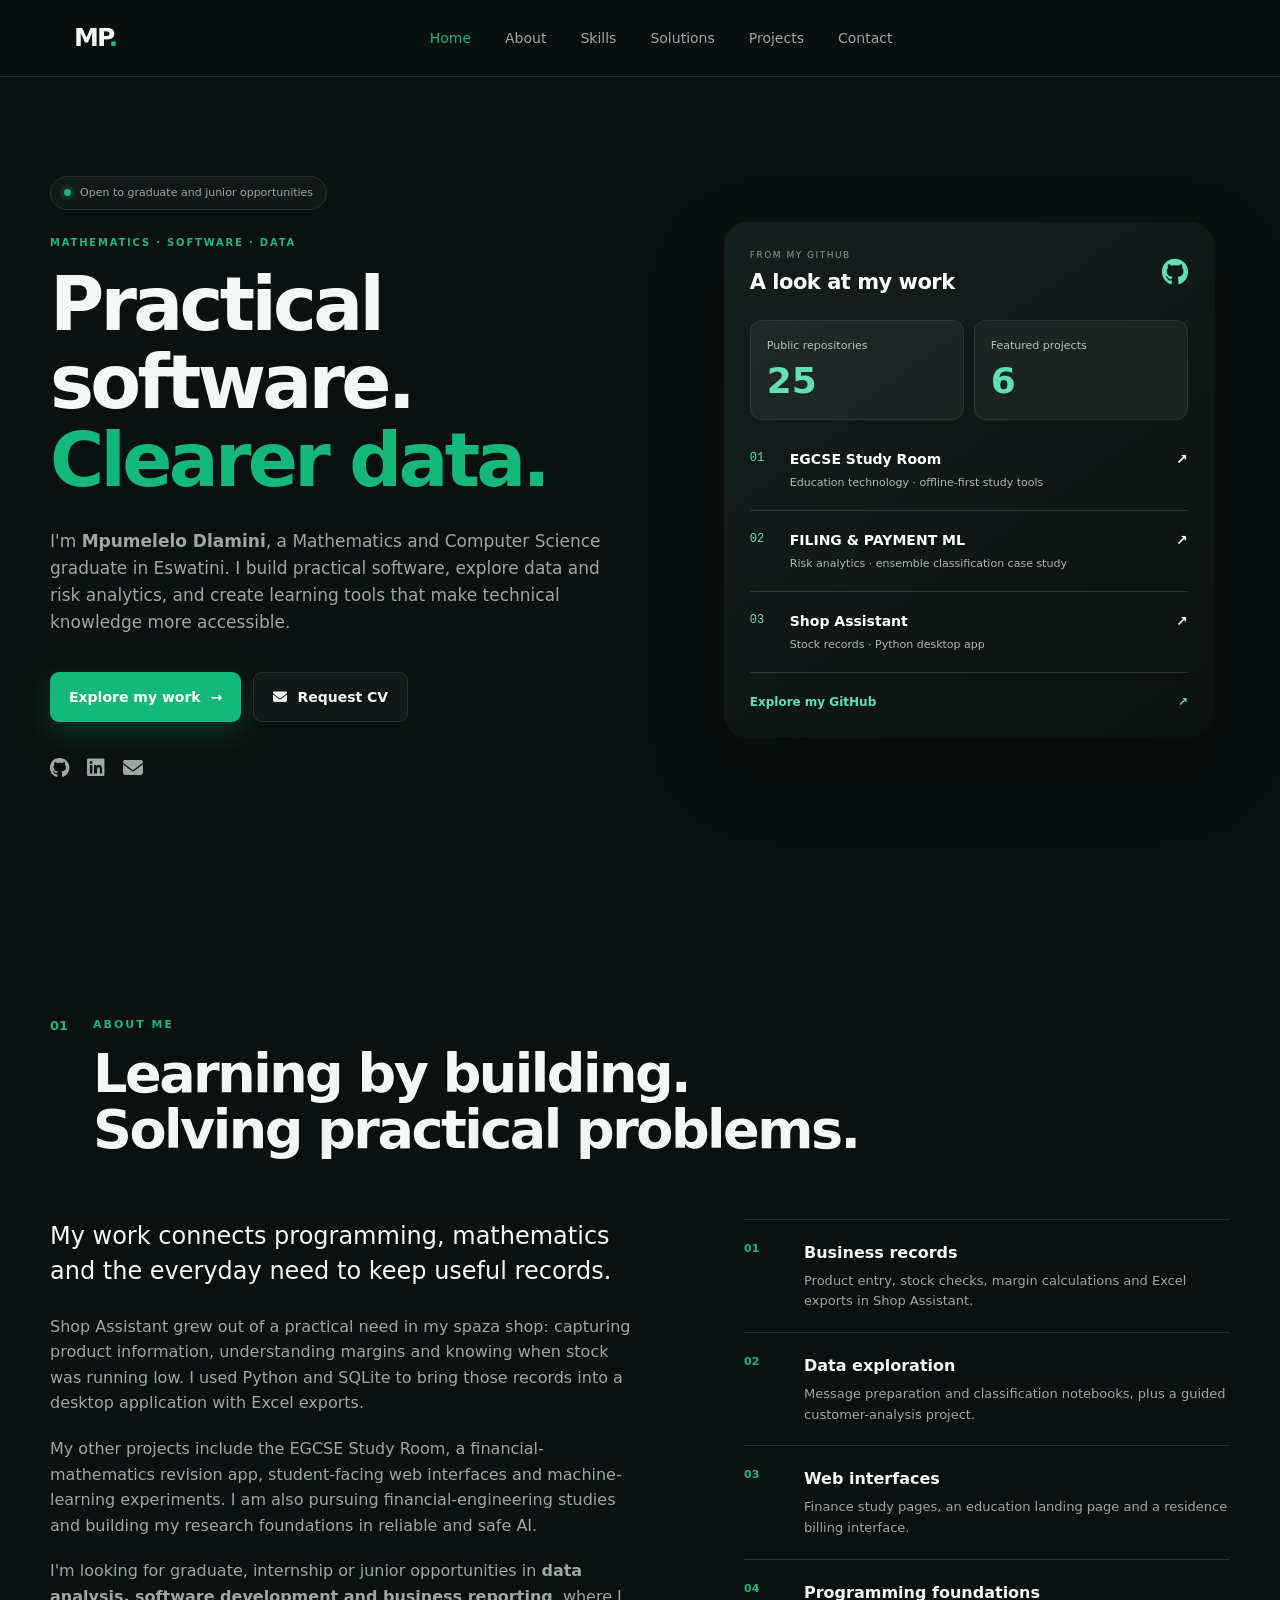
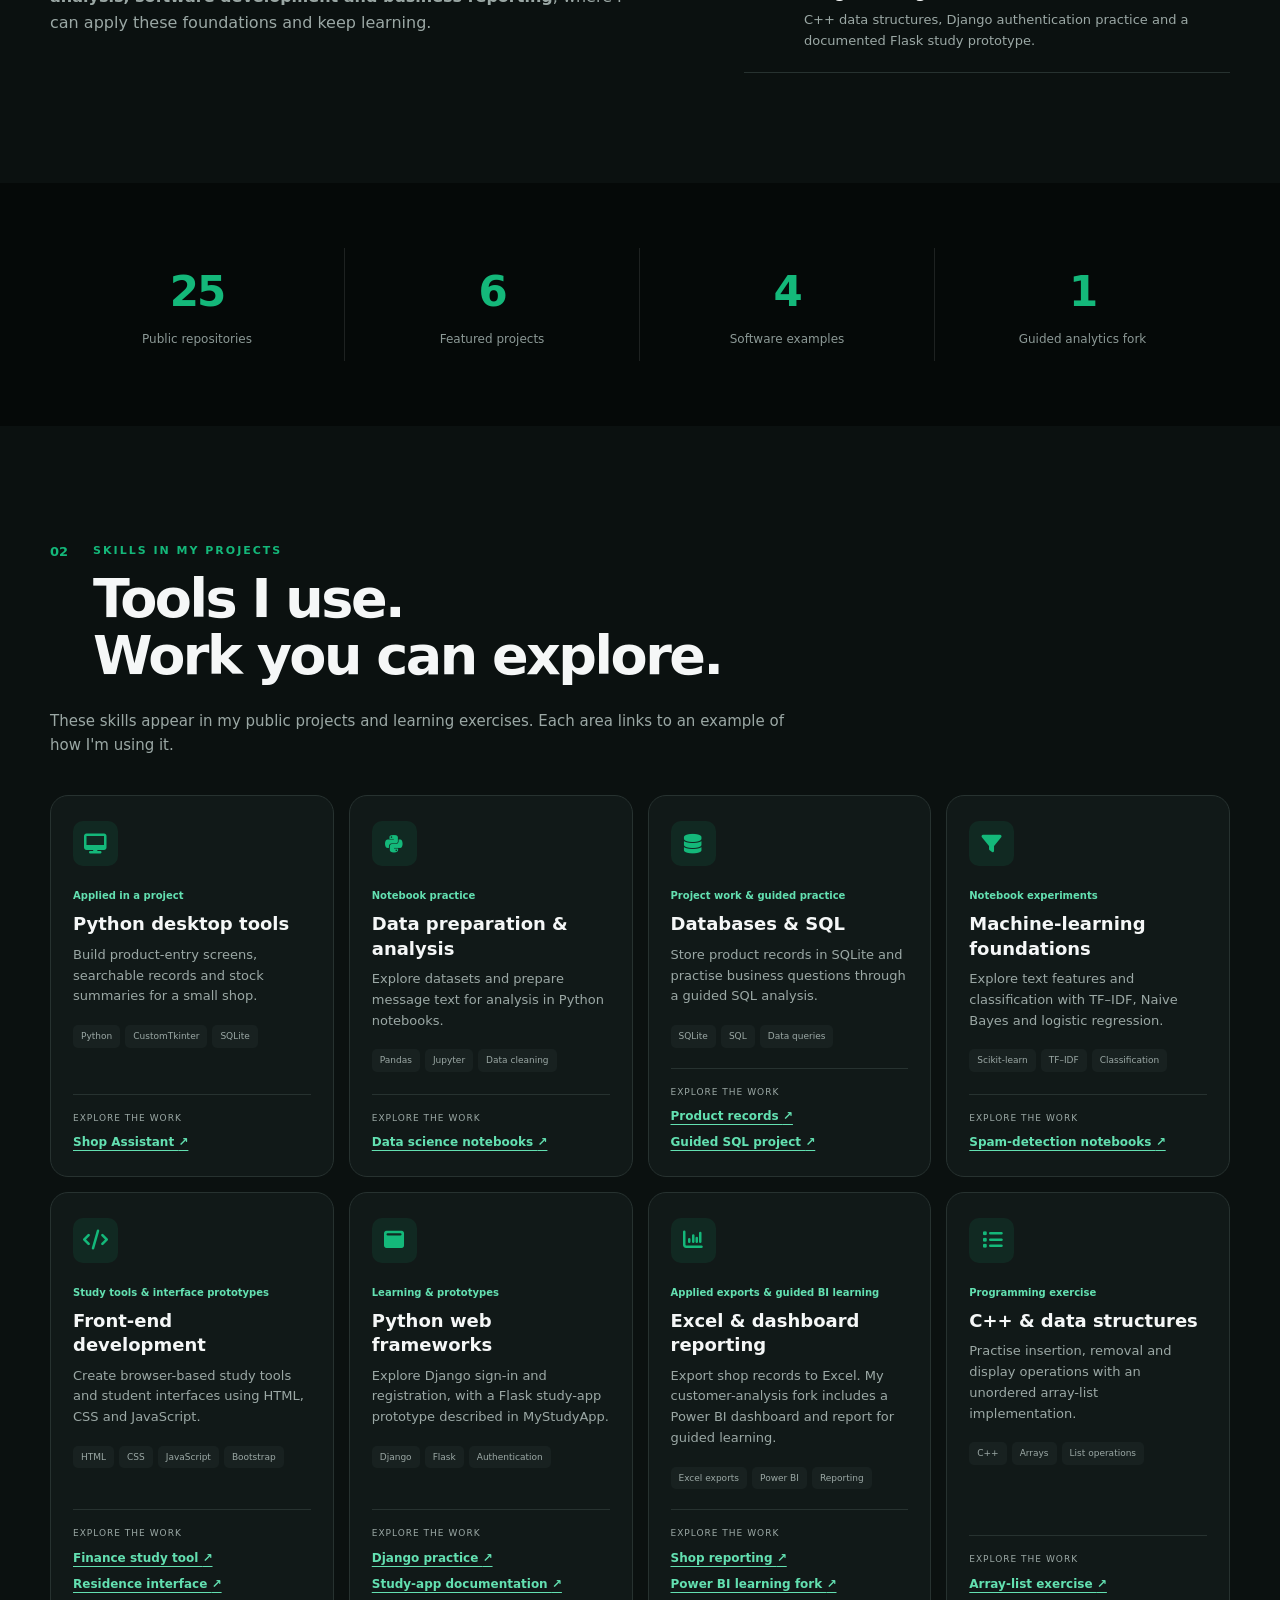
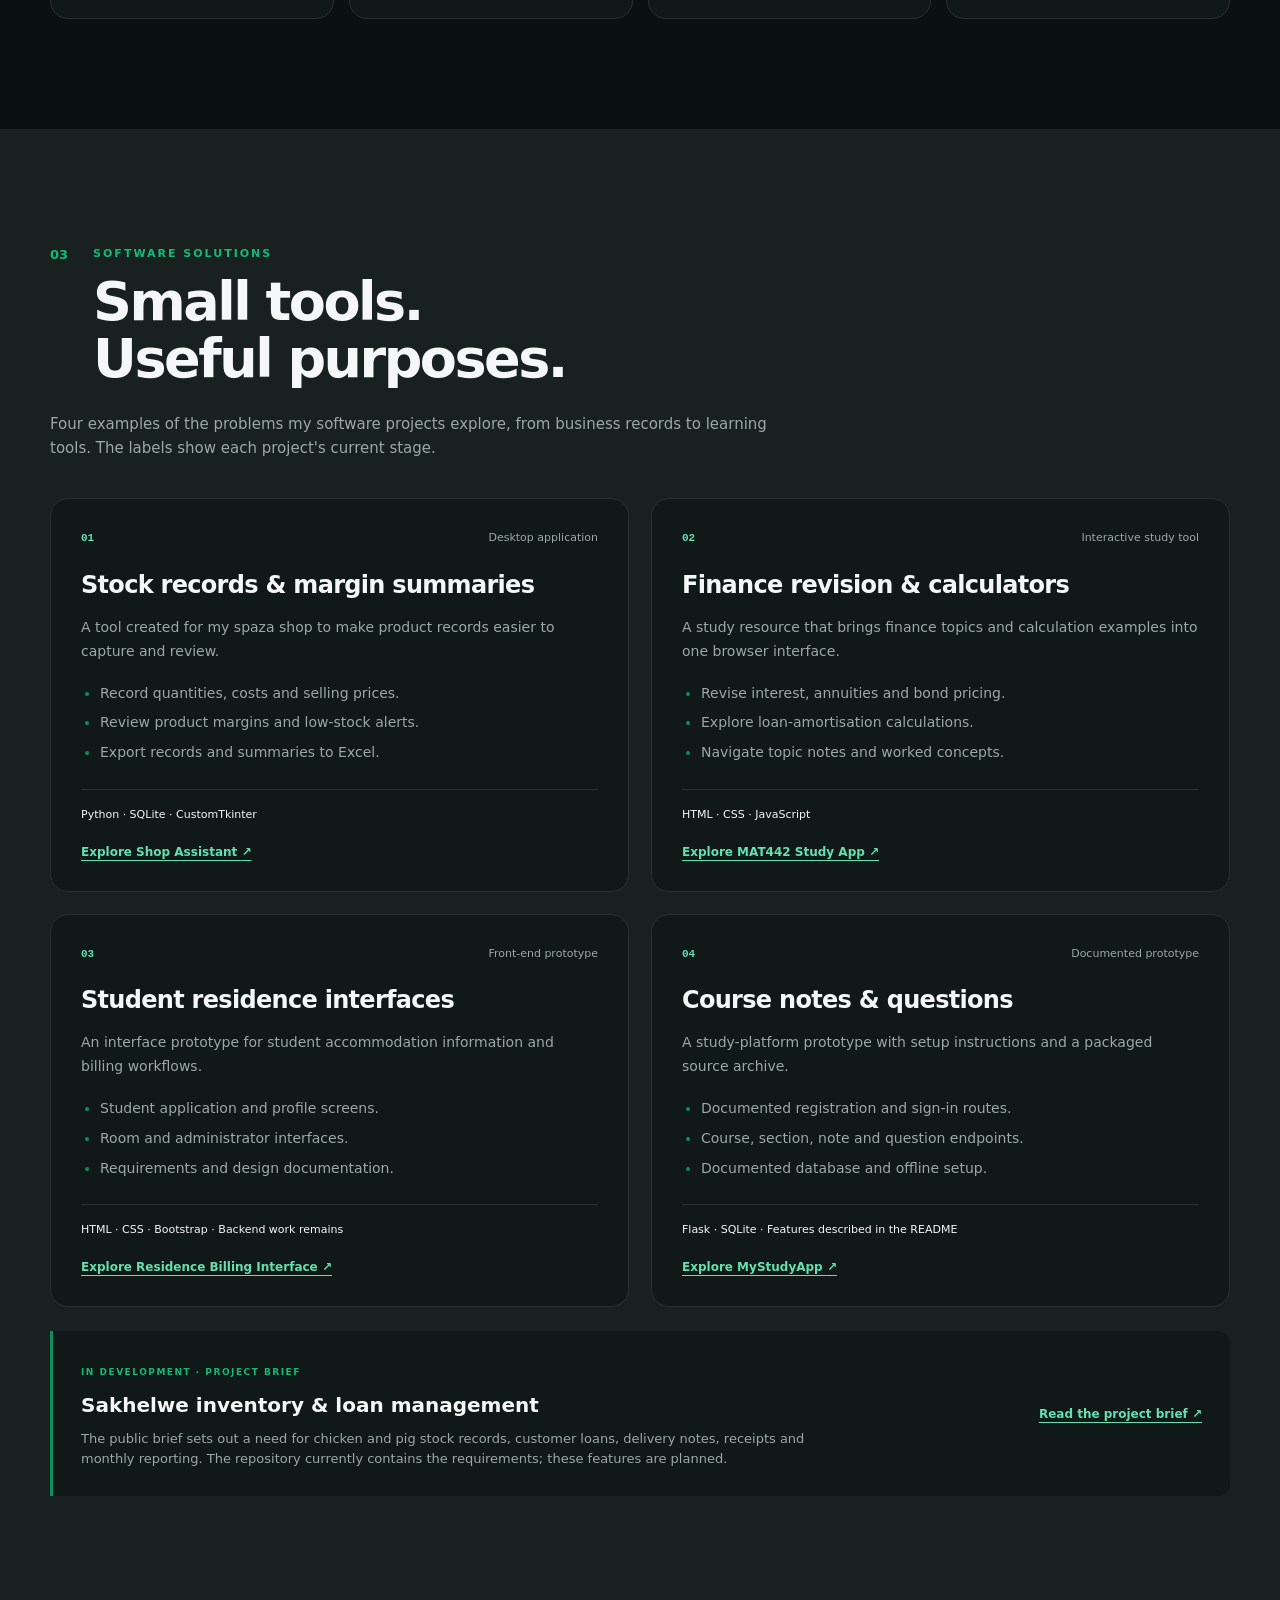
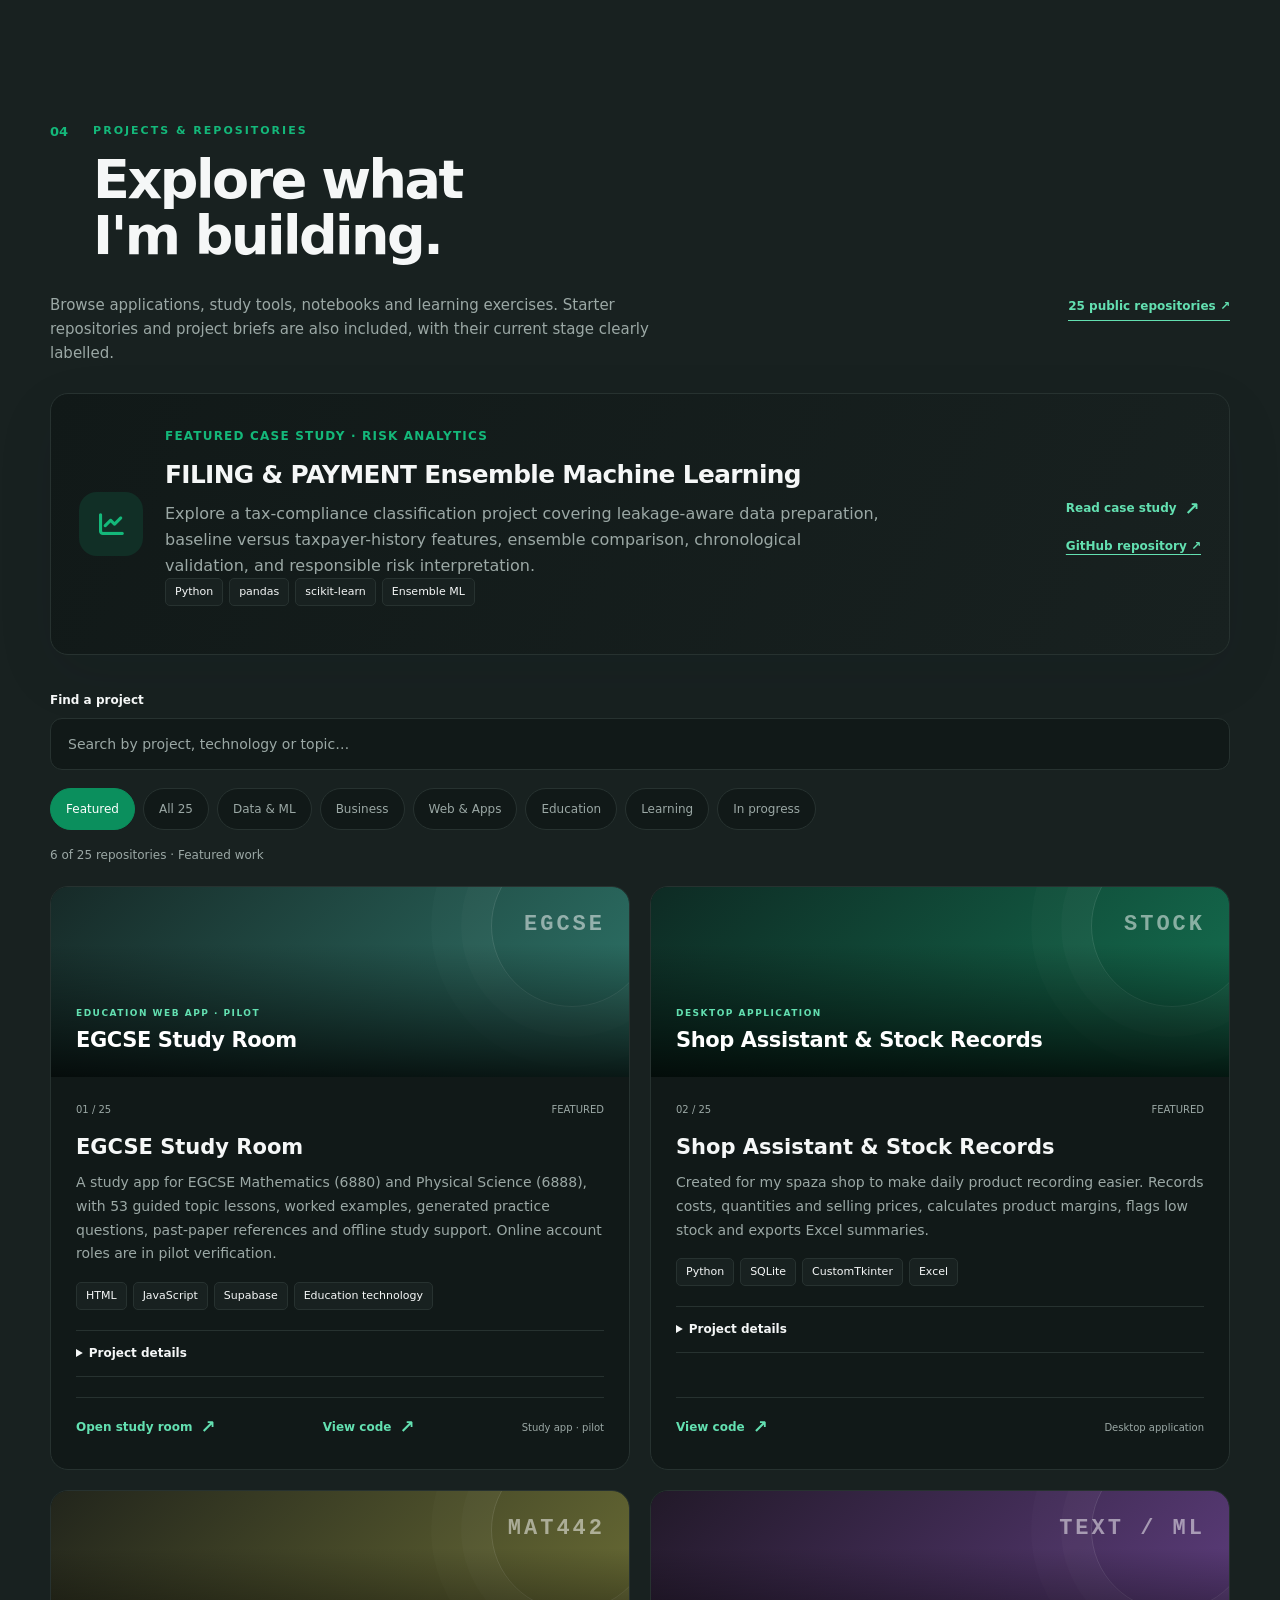
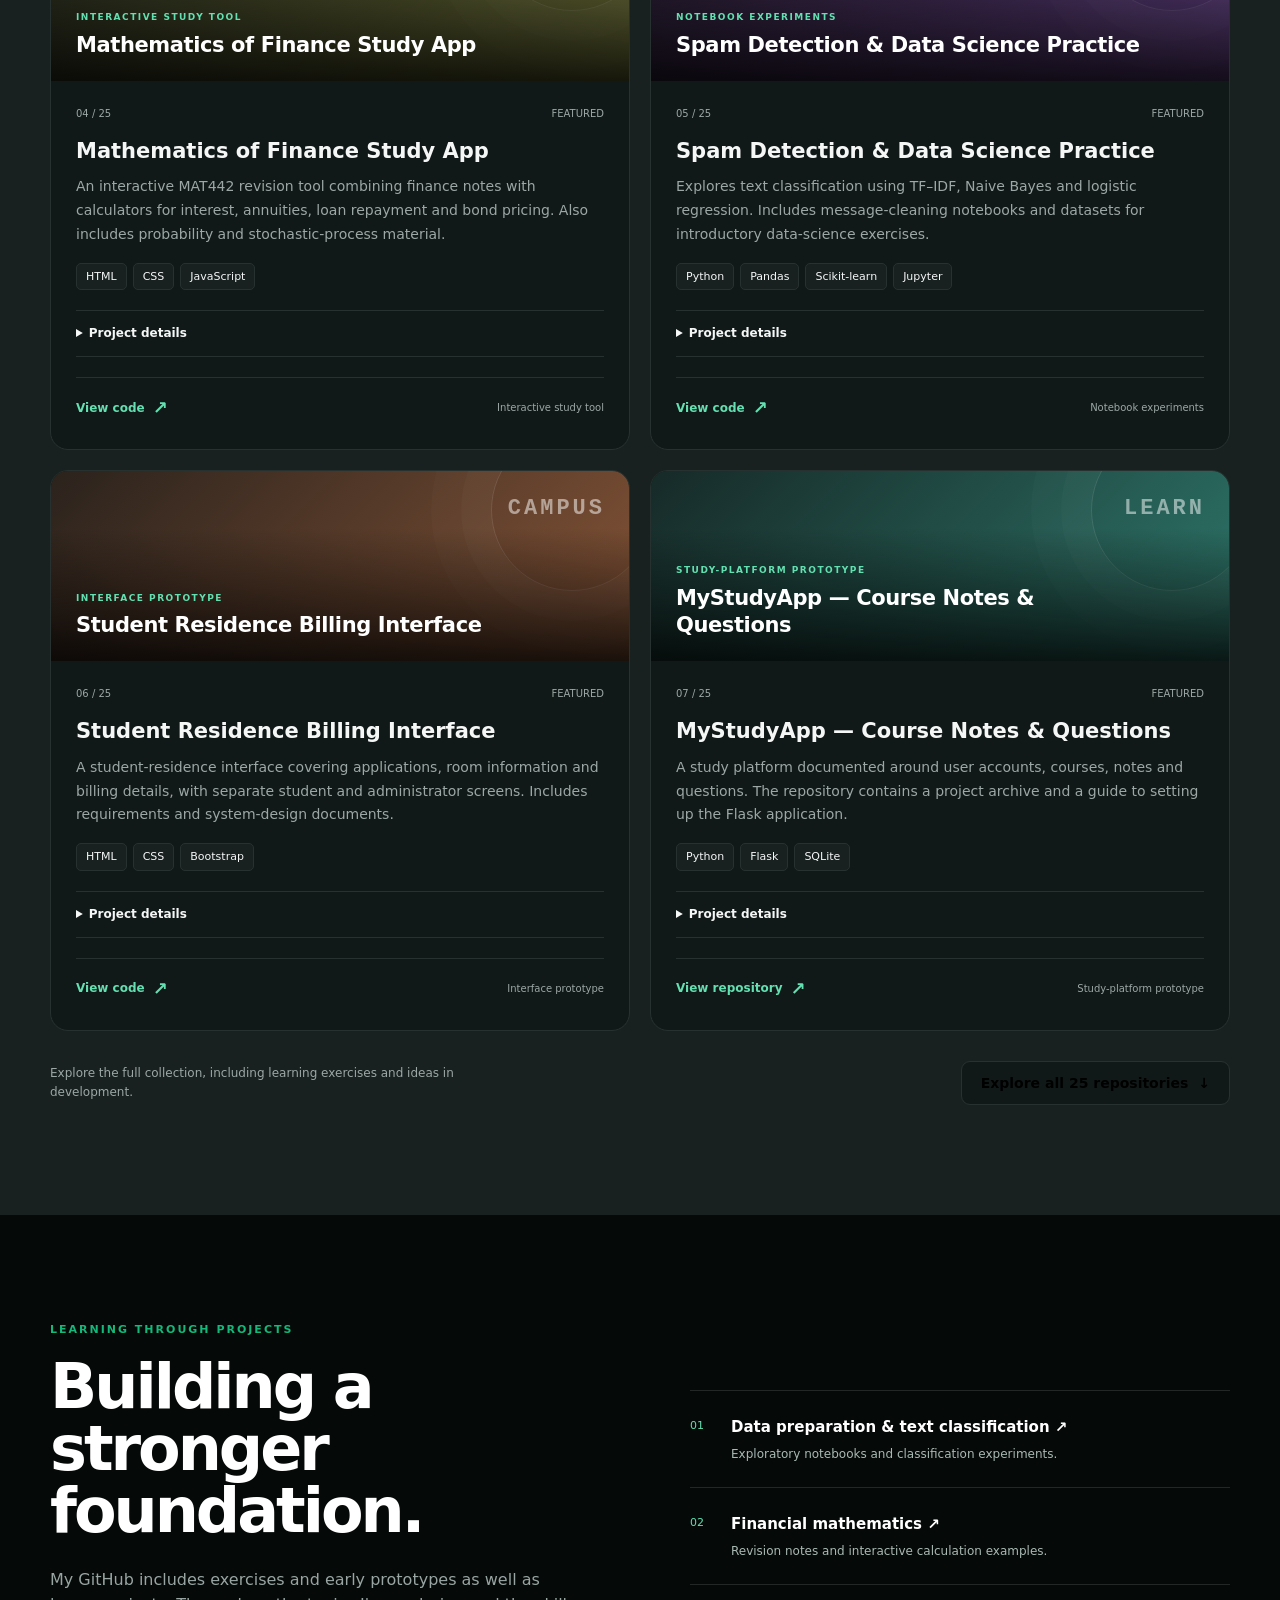
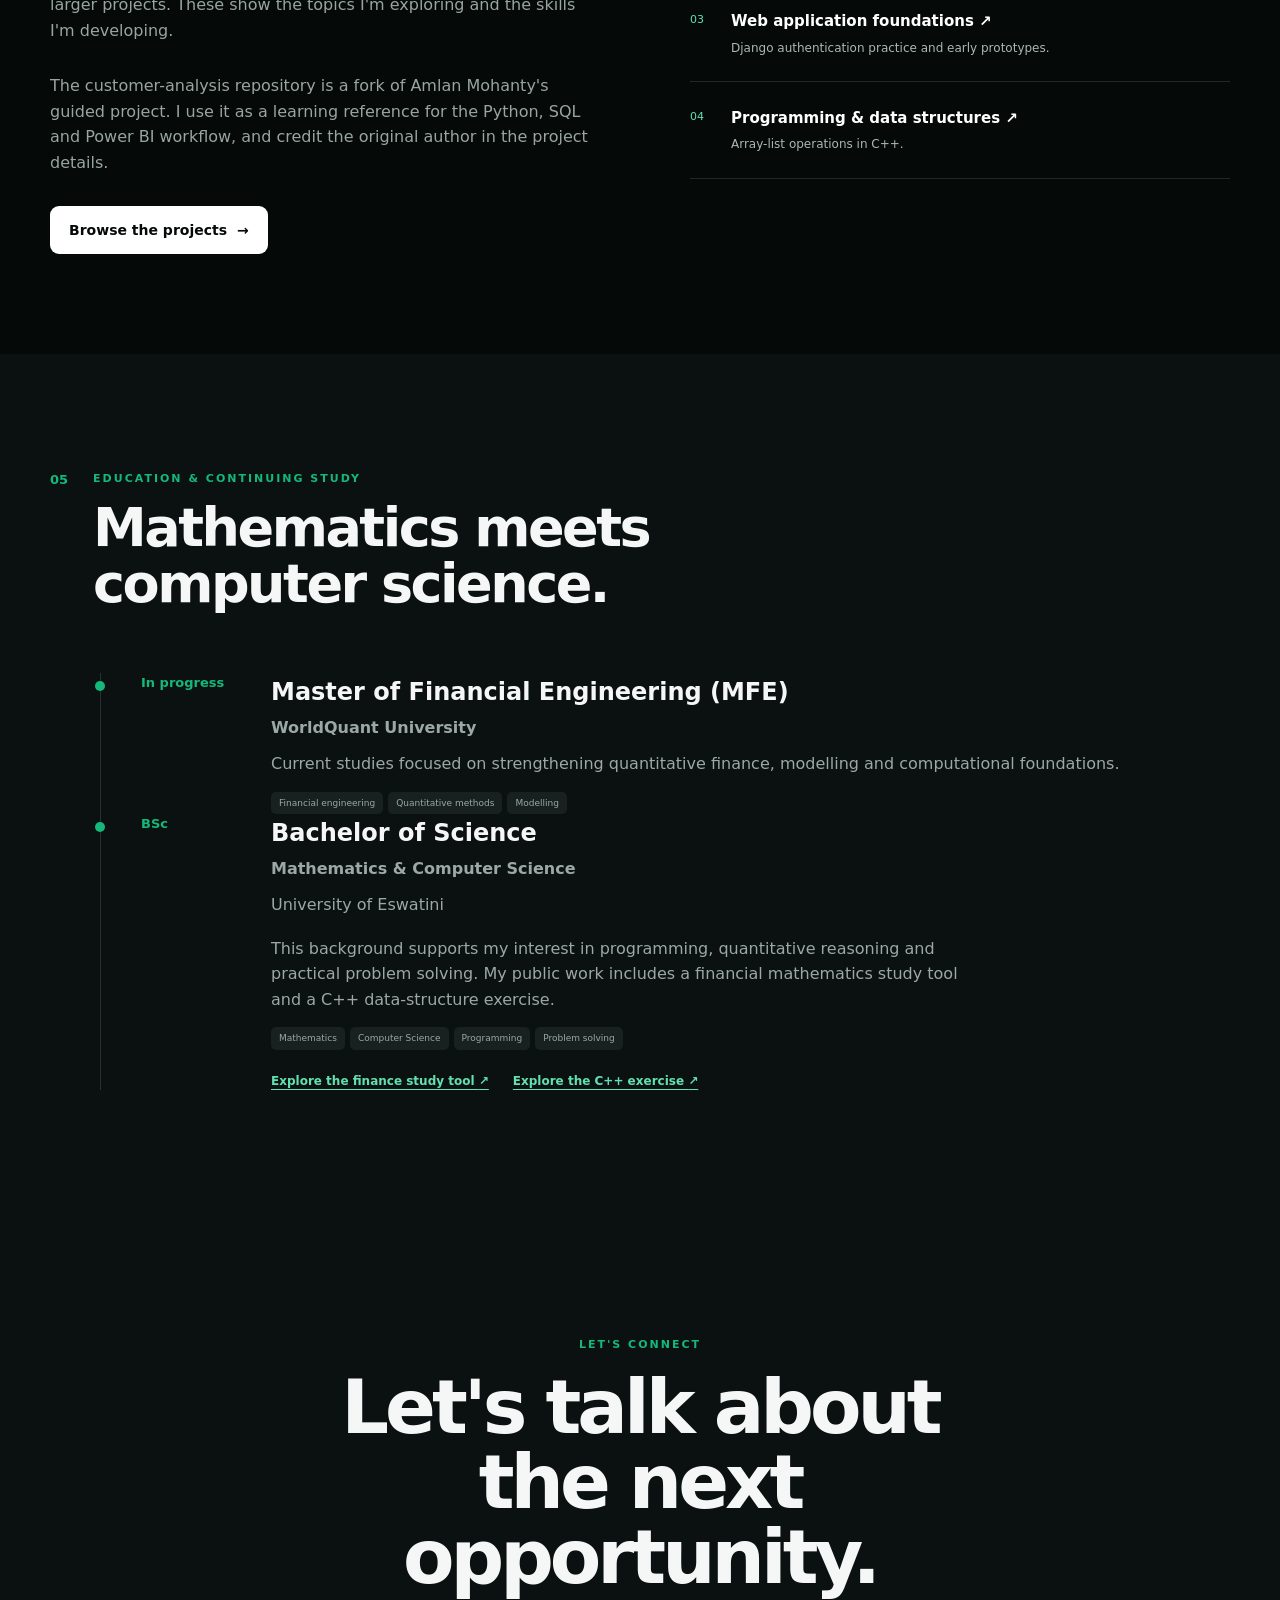
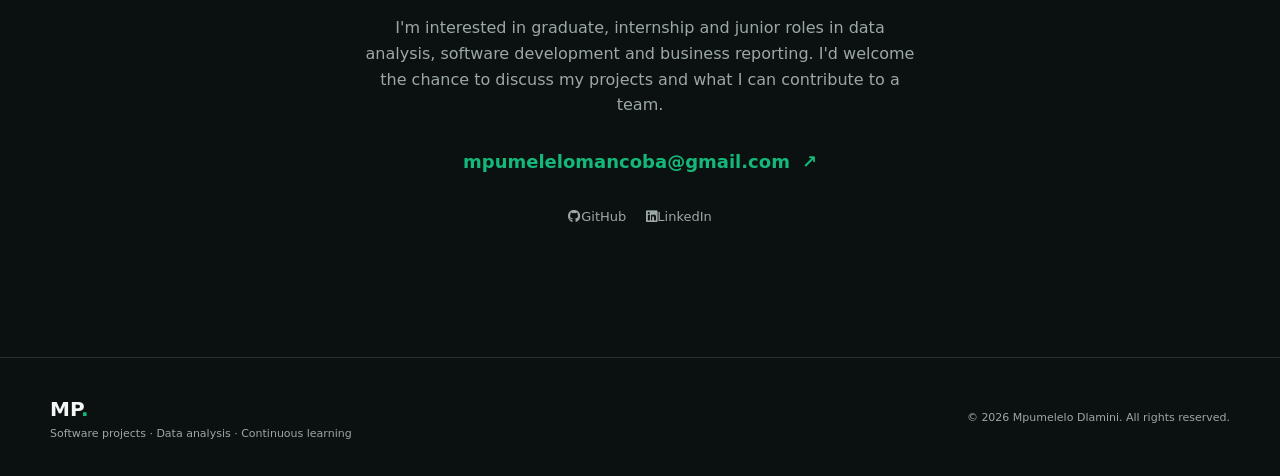
==== commit 03ee8bab: "Fix portfolio markup after featured project refresh" ====
--- a/index.html
+++ b/index.html
@@ -260,7 +260,8 @@
                 </details>
                 <div class="project-links"><a href="https://mpumelelo810.github.io/EGCSE_STUDY-ROOM_TEACHER_-_STUDENTS/" target="_blank" rel="noopener noreferrer" class="project-link">Open study room <span aria-hidden="true">↗</span></a><a href="https://github.com/mpumelelo810/EGCSE_STUDY-ROOM_TEACHER_-_STUDENTS" target="_blank" rel="noopener noreferrer" class="project-link">View code <span aria-hidden="true">↗</span></a><span class="repo-status">Study app · pilot</span></div>
             </div>
-        </article>\n        <!-- Repository: Shop_Asistant -->
+        </article>
+        <!-- Repository: Shop_Asistant -->
         <article class="project-card" data-category="business data apps featured" data-search="shop_asistant shop assistant &amp; stock records created for my spaza shop to make daily product recording easier. records costs, quantities and selling prices, calculates product margins, flags low stock and exports excel summaries. desktop application python sqlite customtkinter excel" aria-labelledby="project-2">
             <div class="project-image sales-image" aria-hidden="true">
                 <span class="project-mark">STOCK</span>
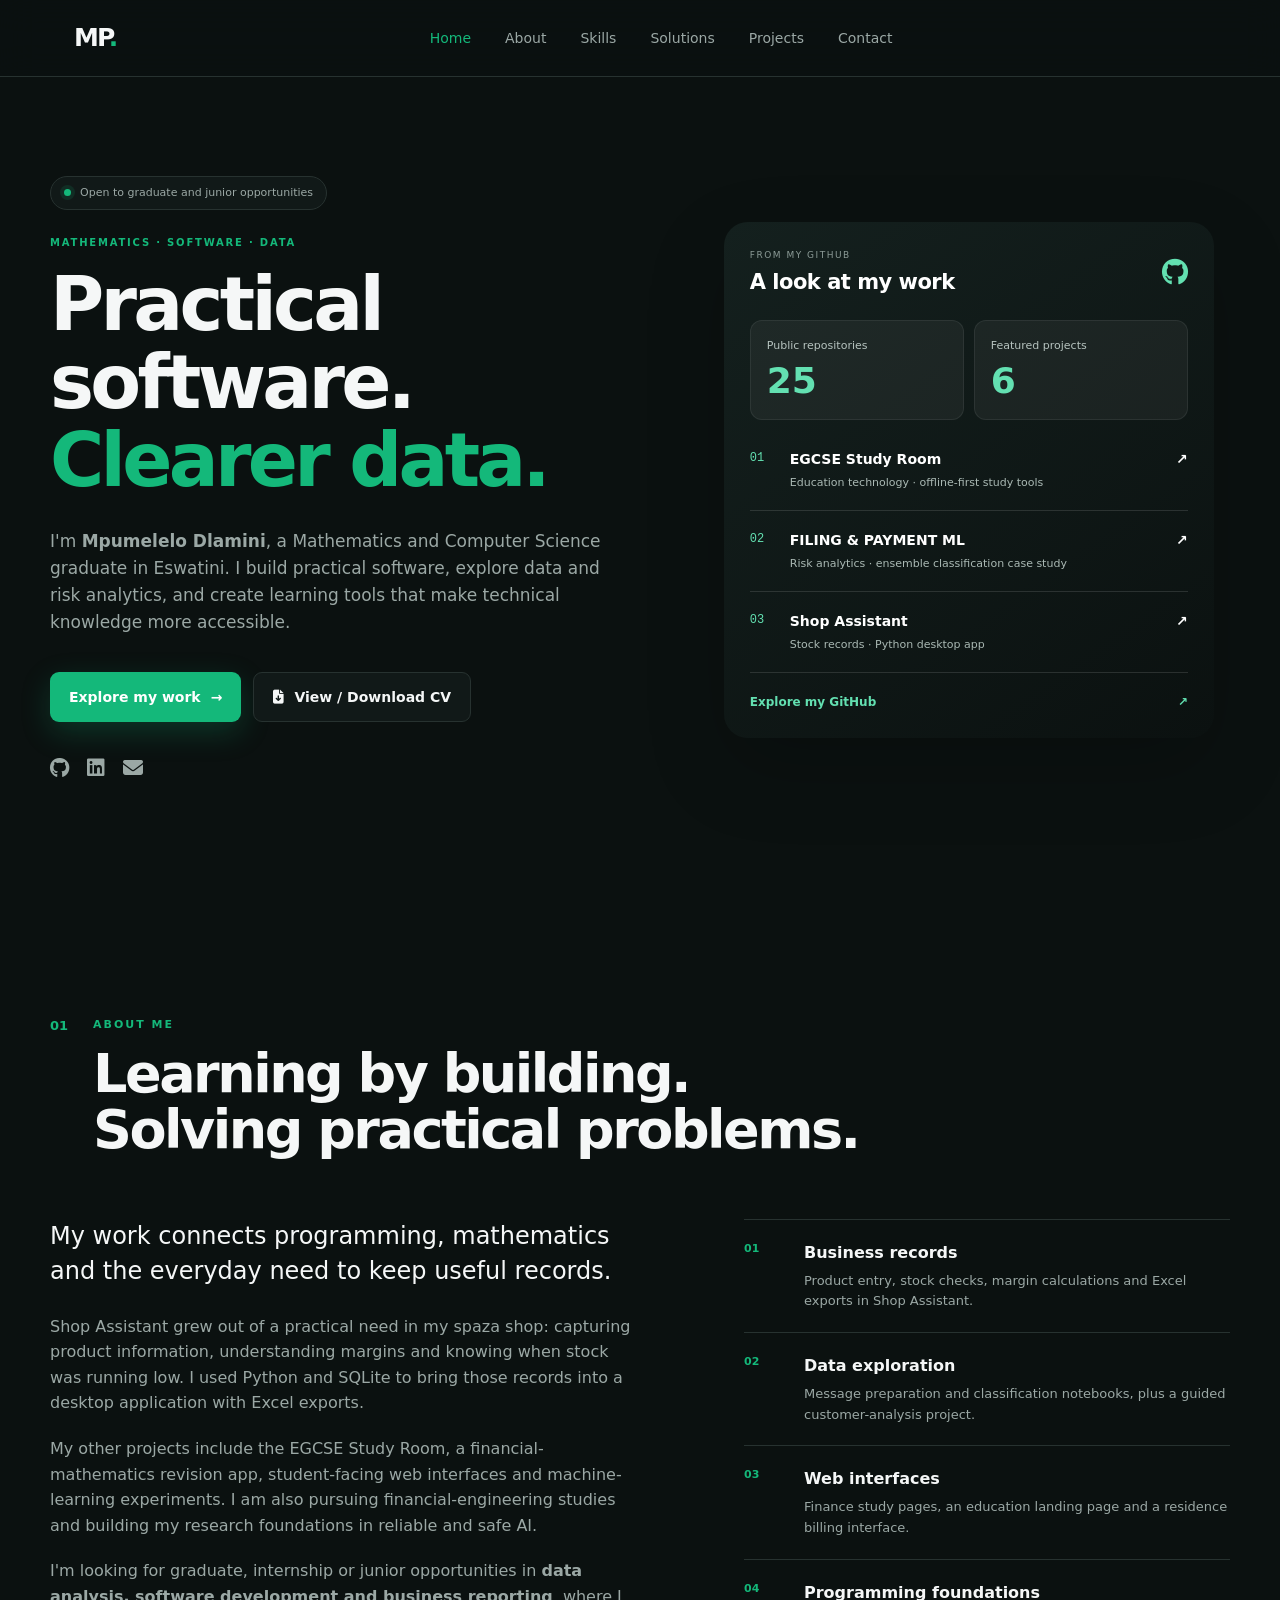
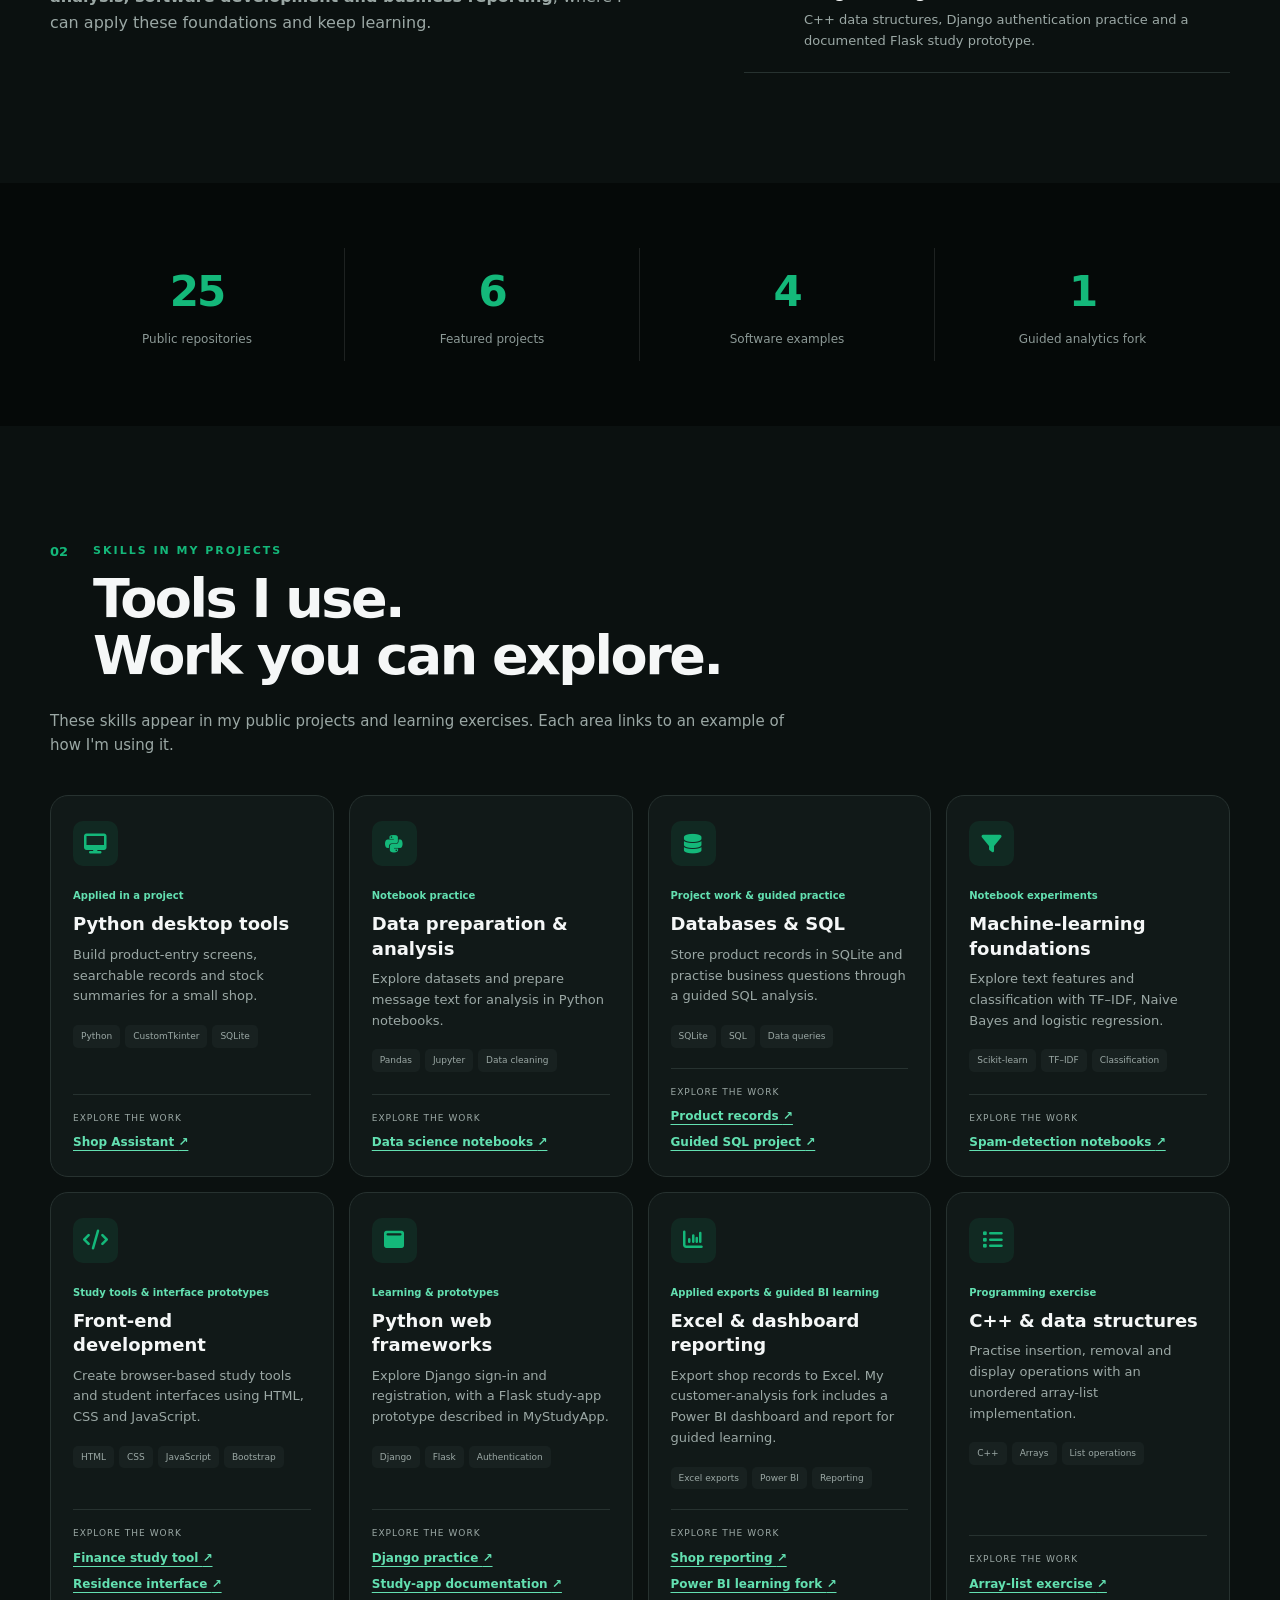
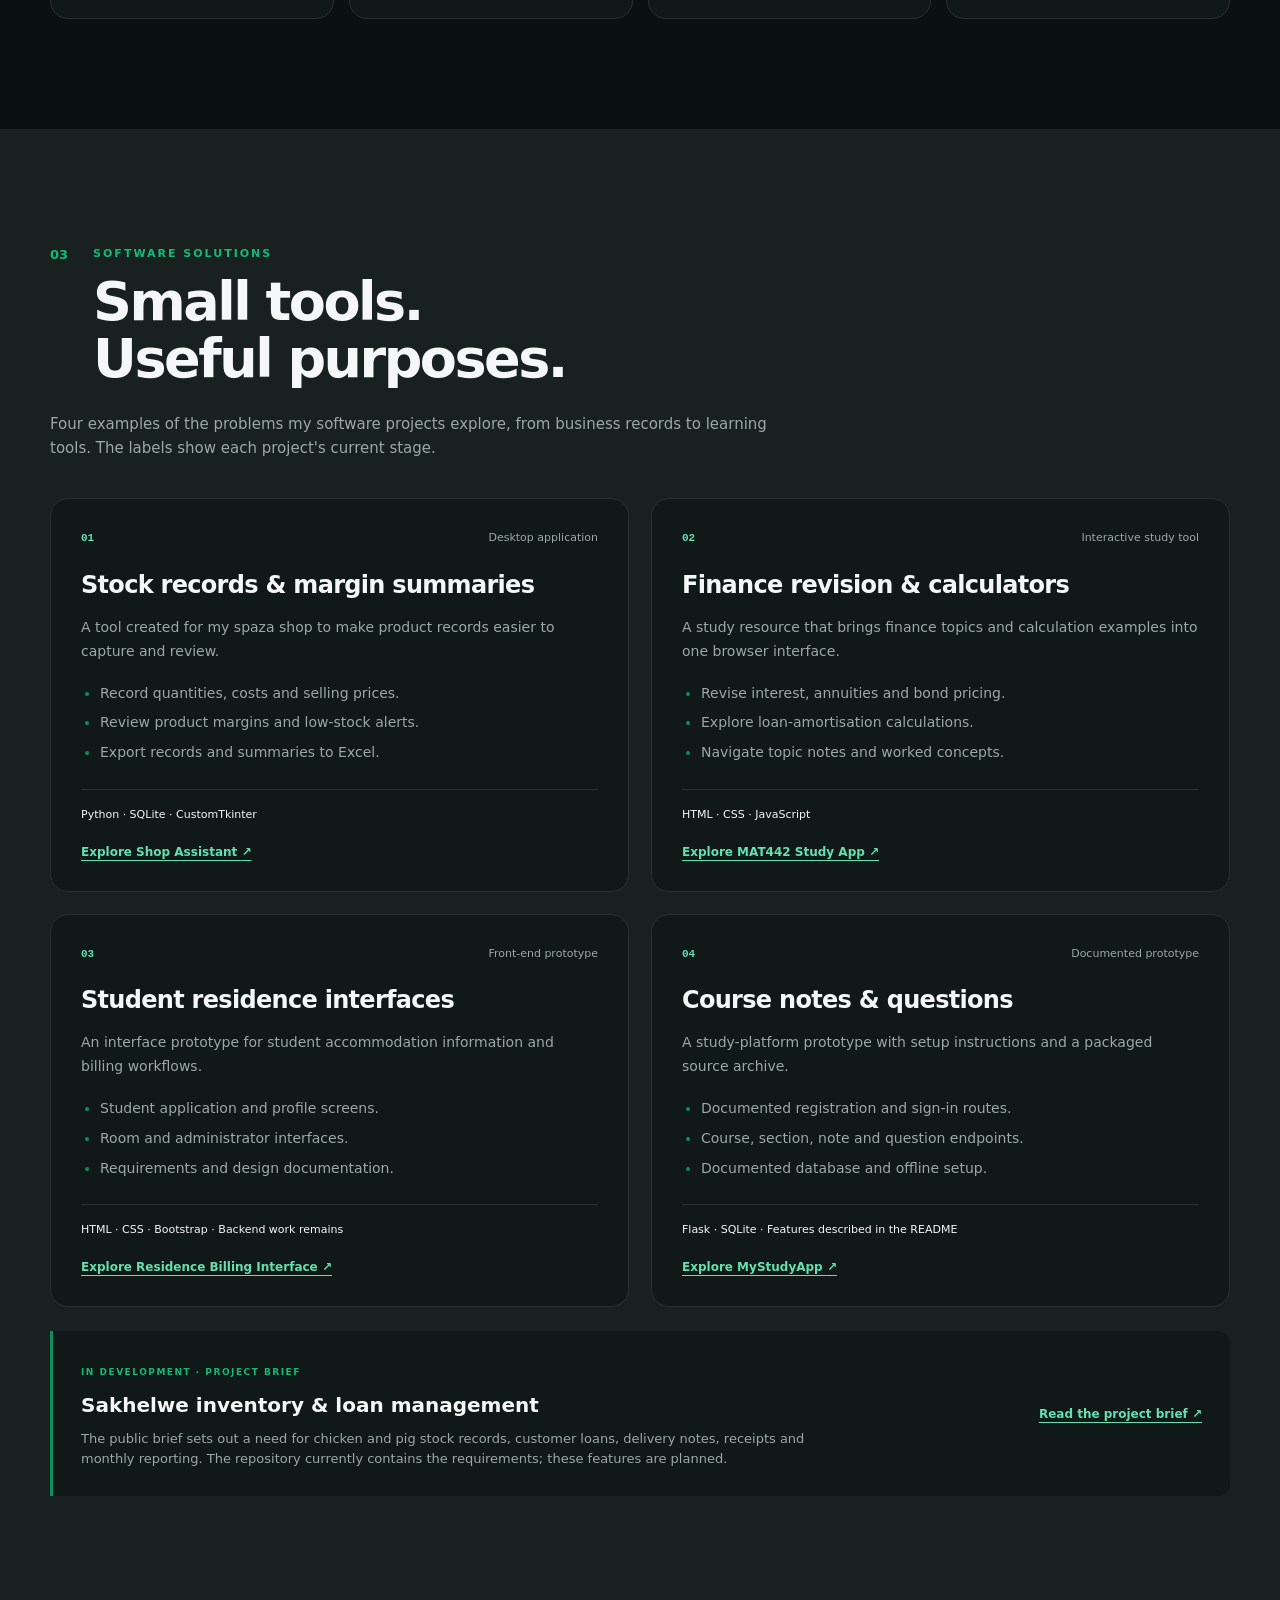
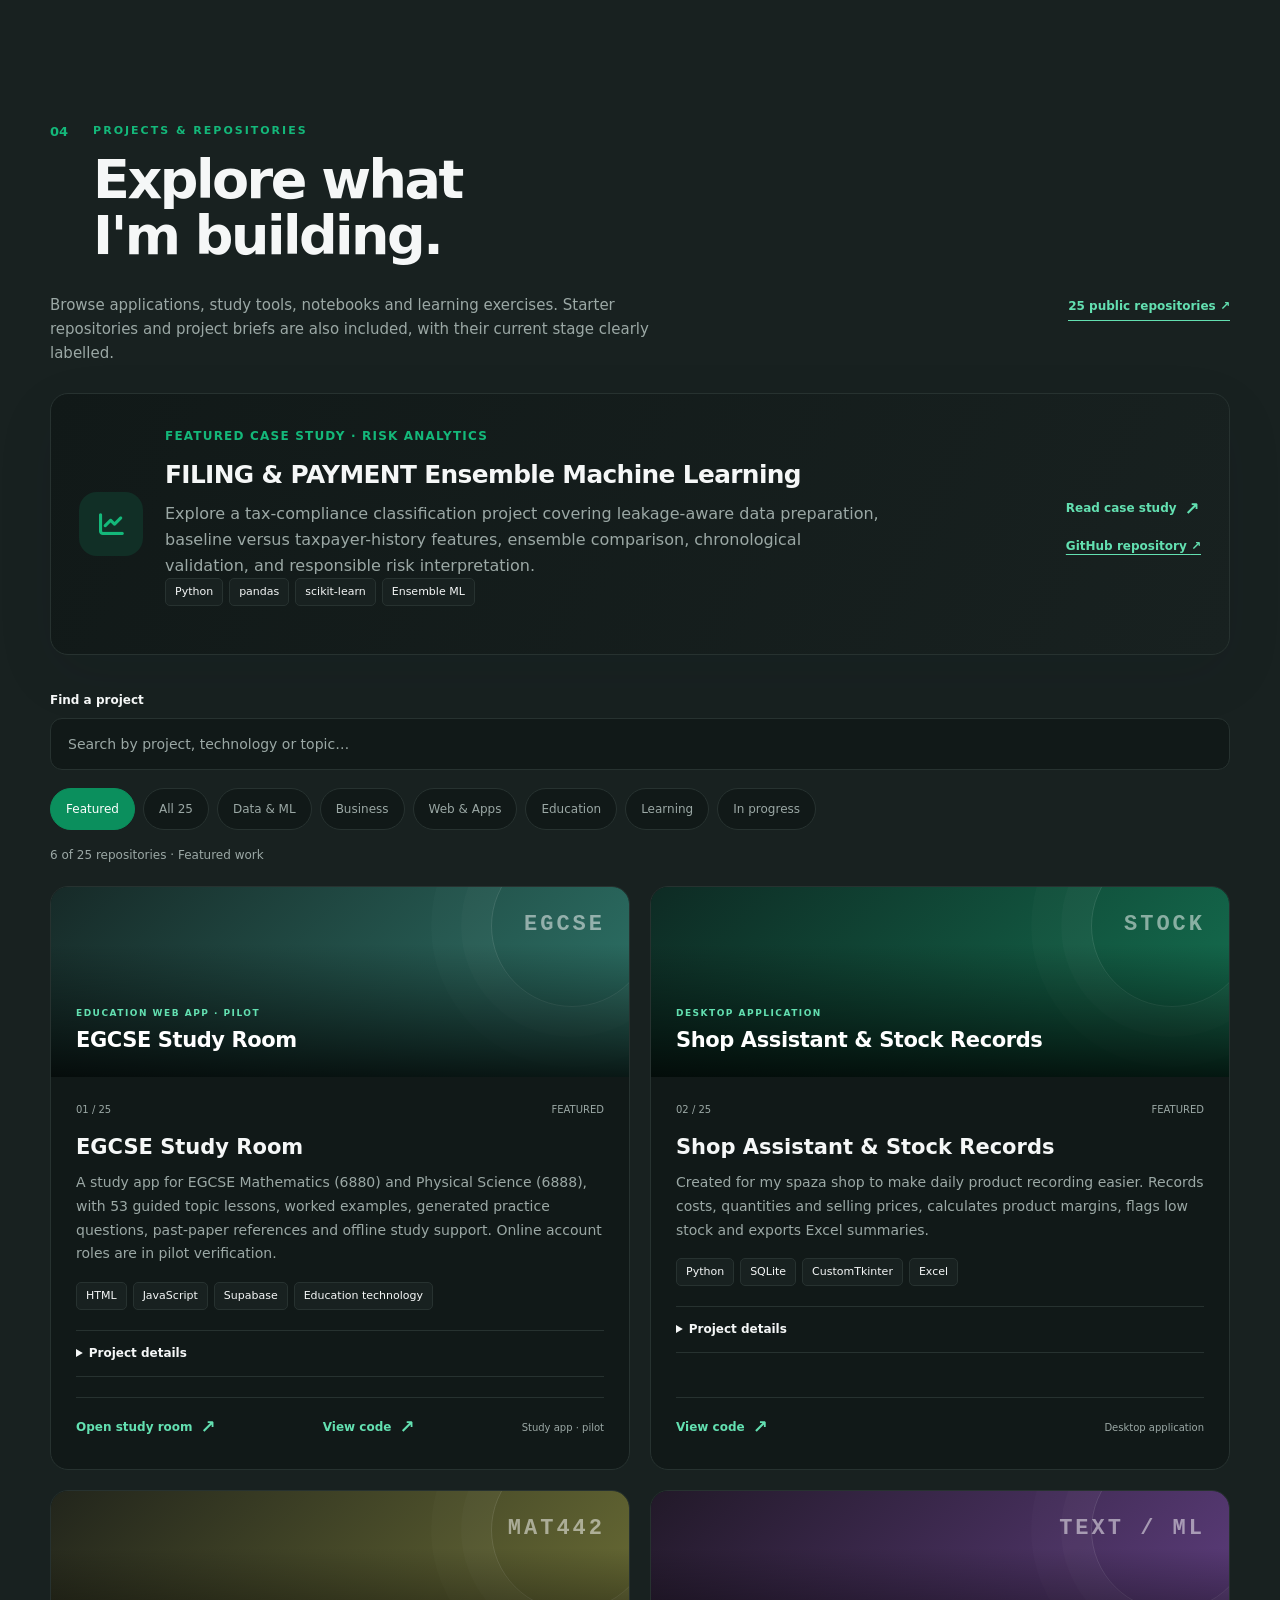
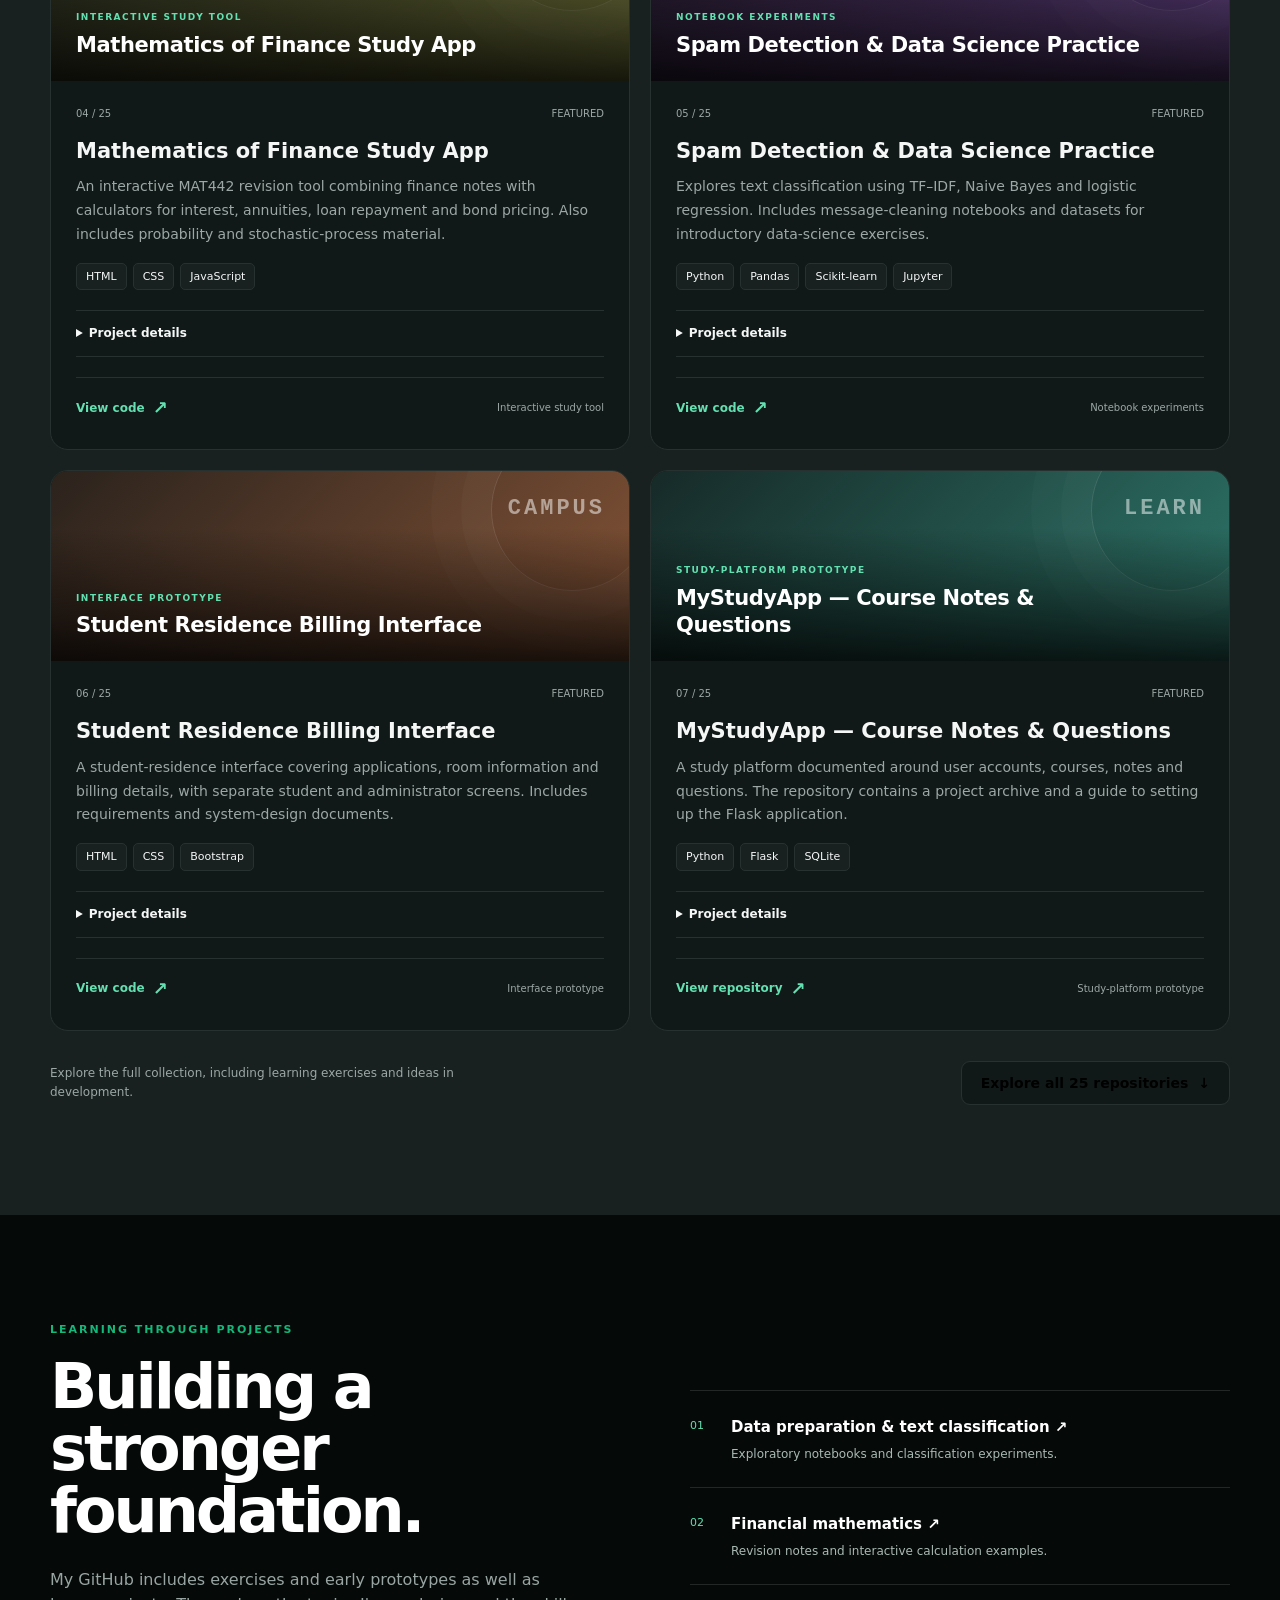
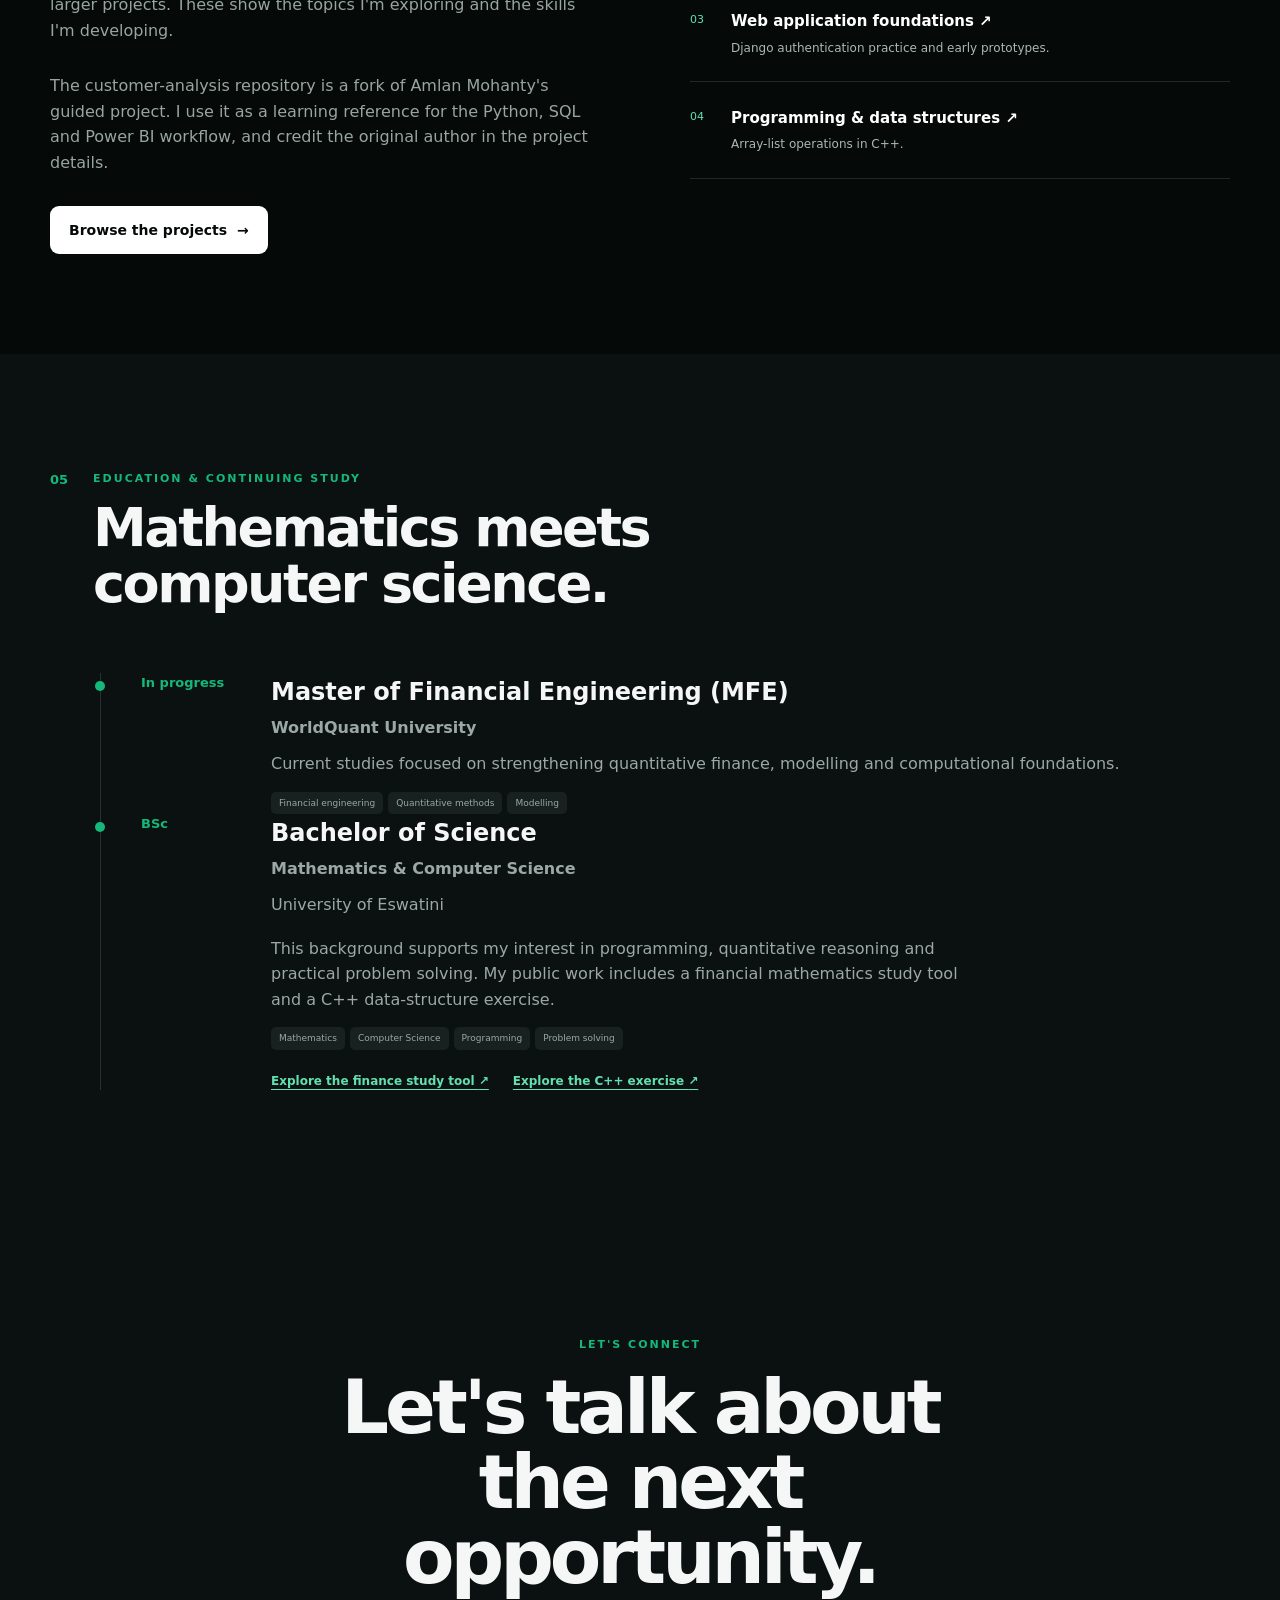
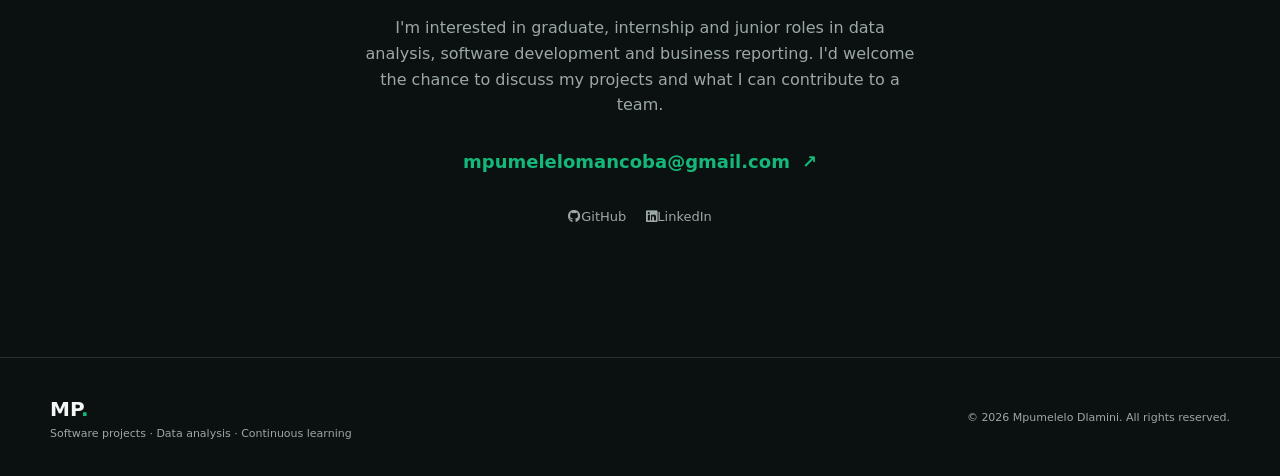
==== commit 4587eb3c: "Link portfolio CV button to printable CV" ====
--- a/index.html
+++ b/index.html
@@ -67,7 +67,7 @@
             <p class="hero-description">I'm <strong>Mpumelelo Dlamini</strong>, a Mathematics and Computer Science graduate in Eswatini. I build practical software, explore data and risk analytics, and create learning tools that make technical knowledge more accessible.</p>
             <div class="hero-buttons">
                 <a href="#projects" class="btn btn-primary">Explore my work <span aria-hidden="true">→</span></a>
-                <a href="mailto:mpumelelomancoba@gmail.com?subject=CV%20request" class="btn btn-secondary"><i class="fas fa-envelope" aria-hidden="true"></i>Request CV</a>
+                <a href="cv.html" class="btn btn-secondary"><i class="fas fa-file-arrow-down" aria-hidden="true"></i>View / Download CV</a>
             </div>
             <div class="social-links">
                 <a href="https://github.com/mpumelelo810" target="_blank" rel="noopener noreferrer" aria-label="GitHub profile"><i class="fab fa-github" aria-hidden="true"></i></a>
